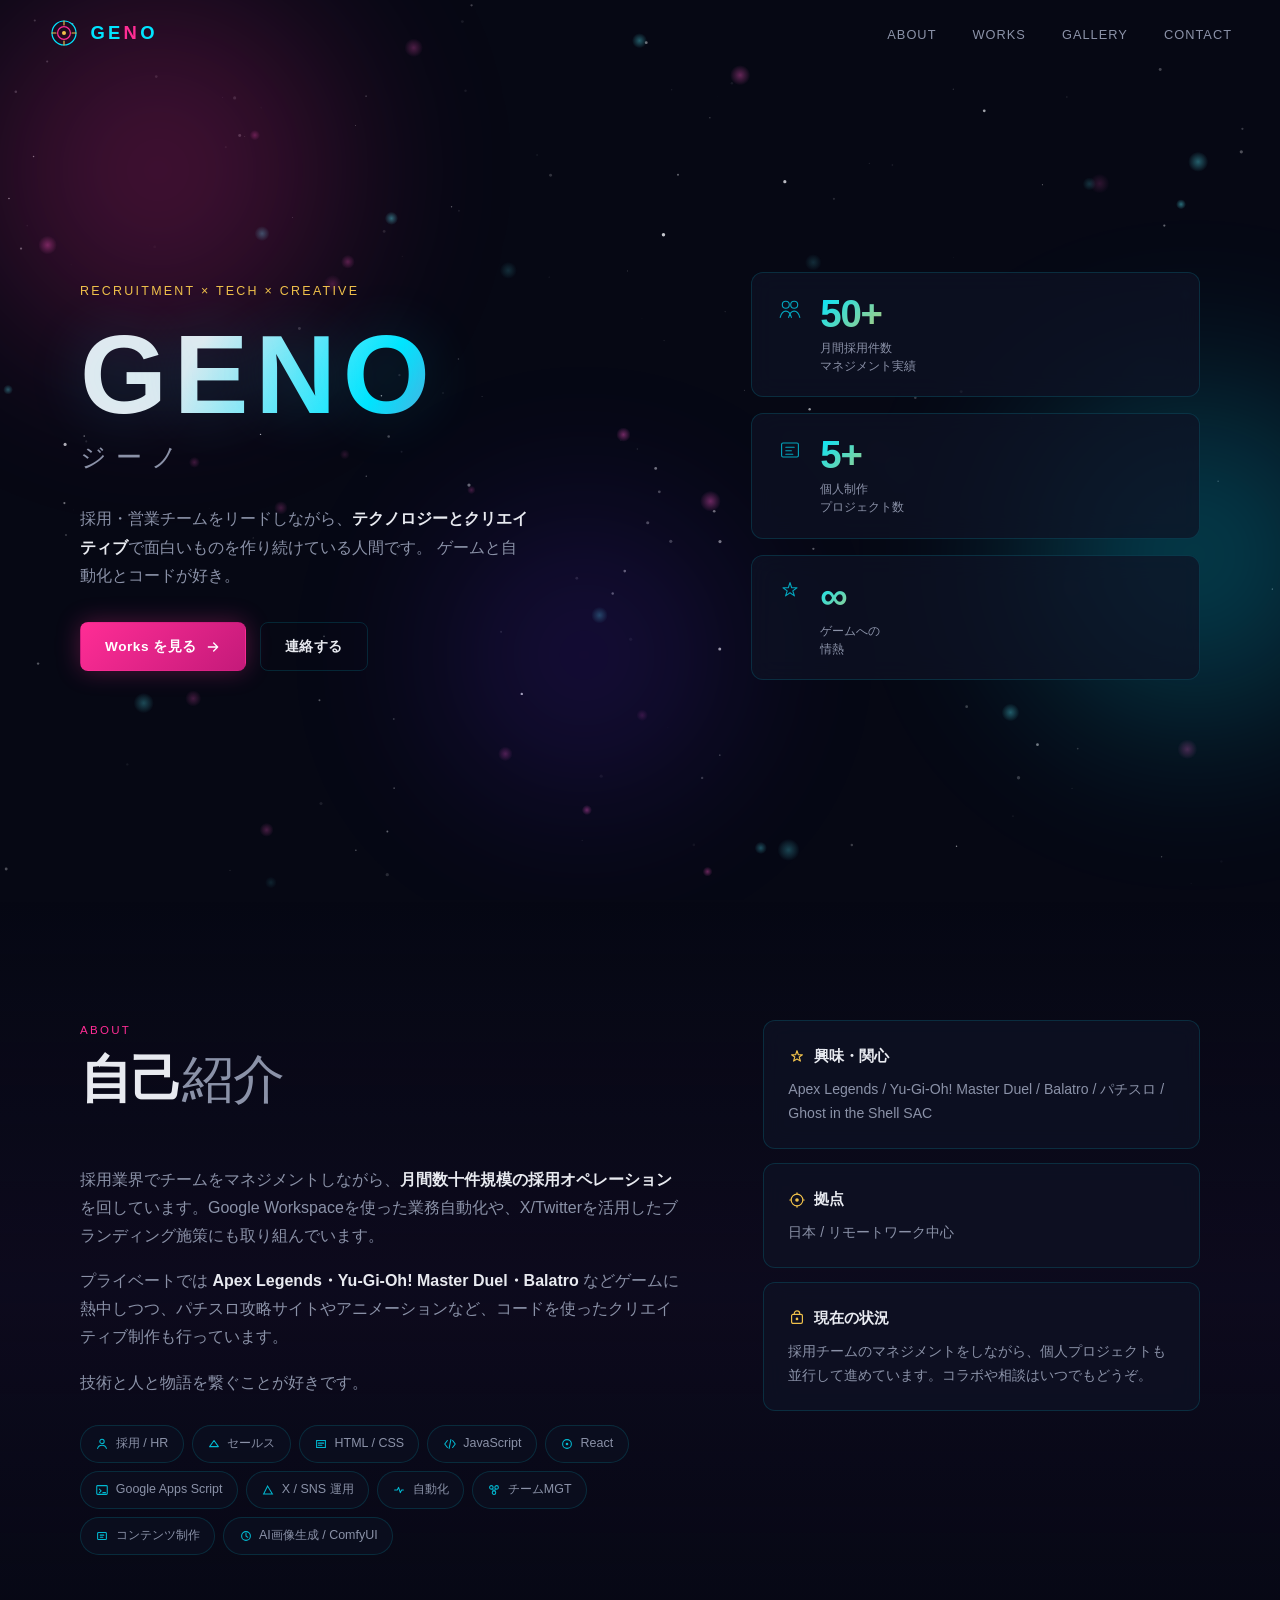
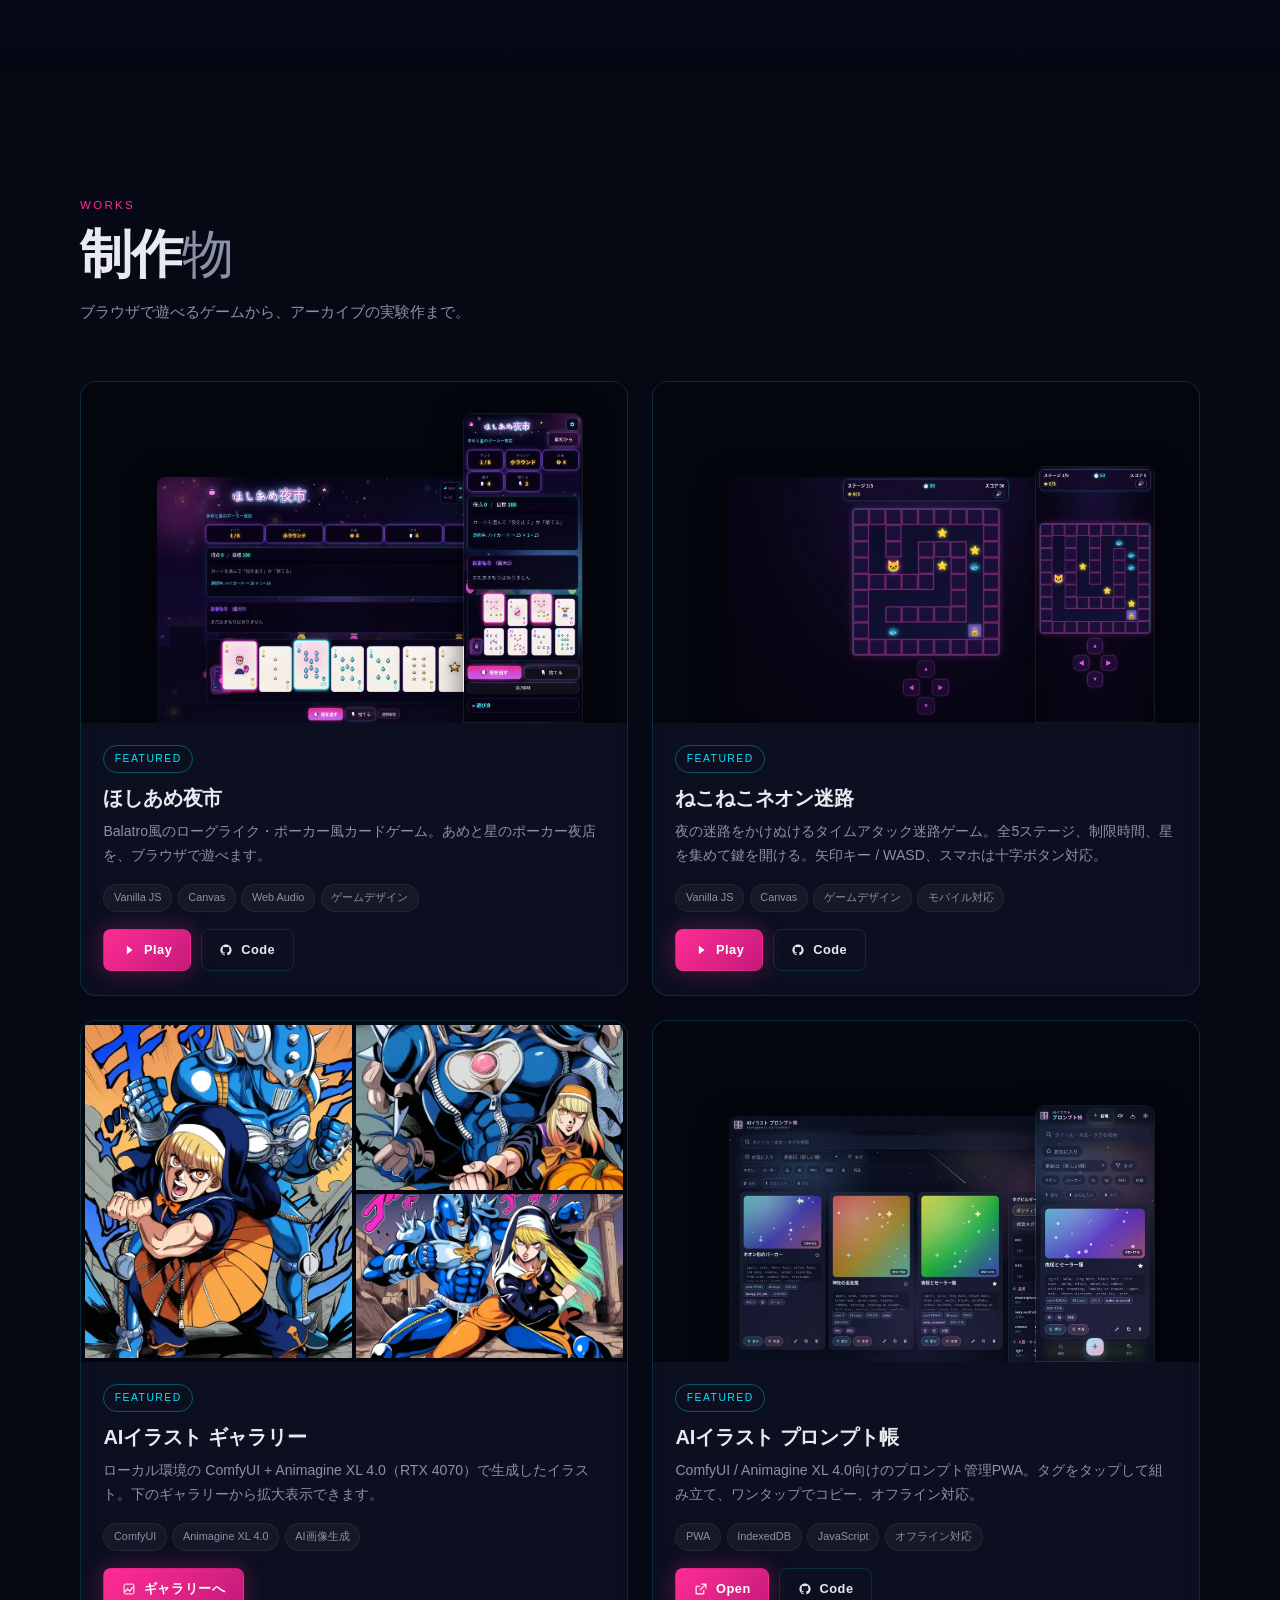
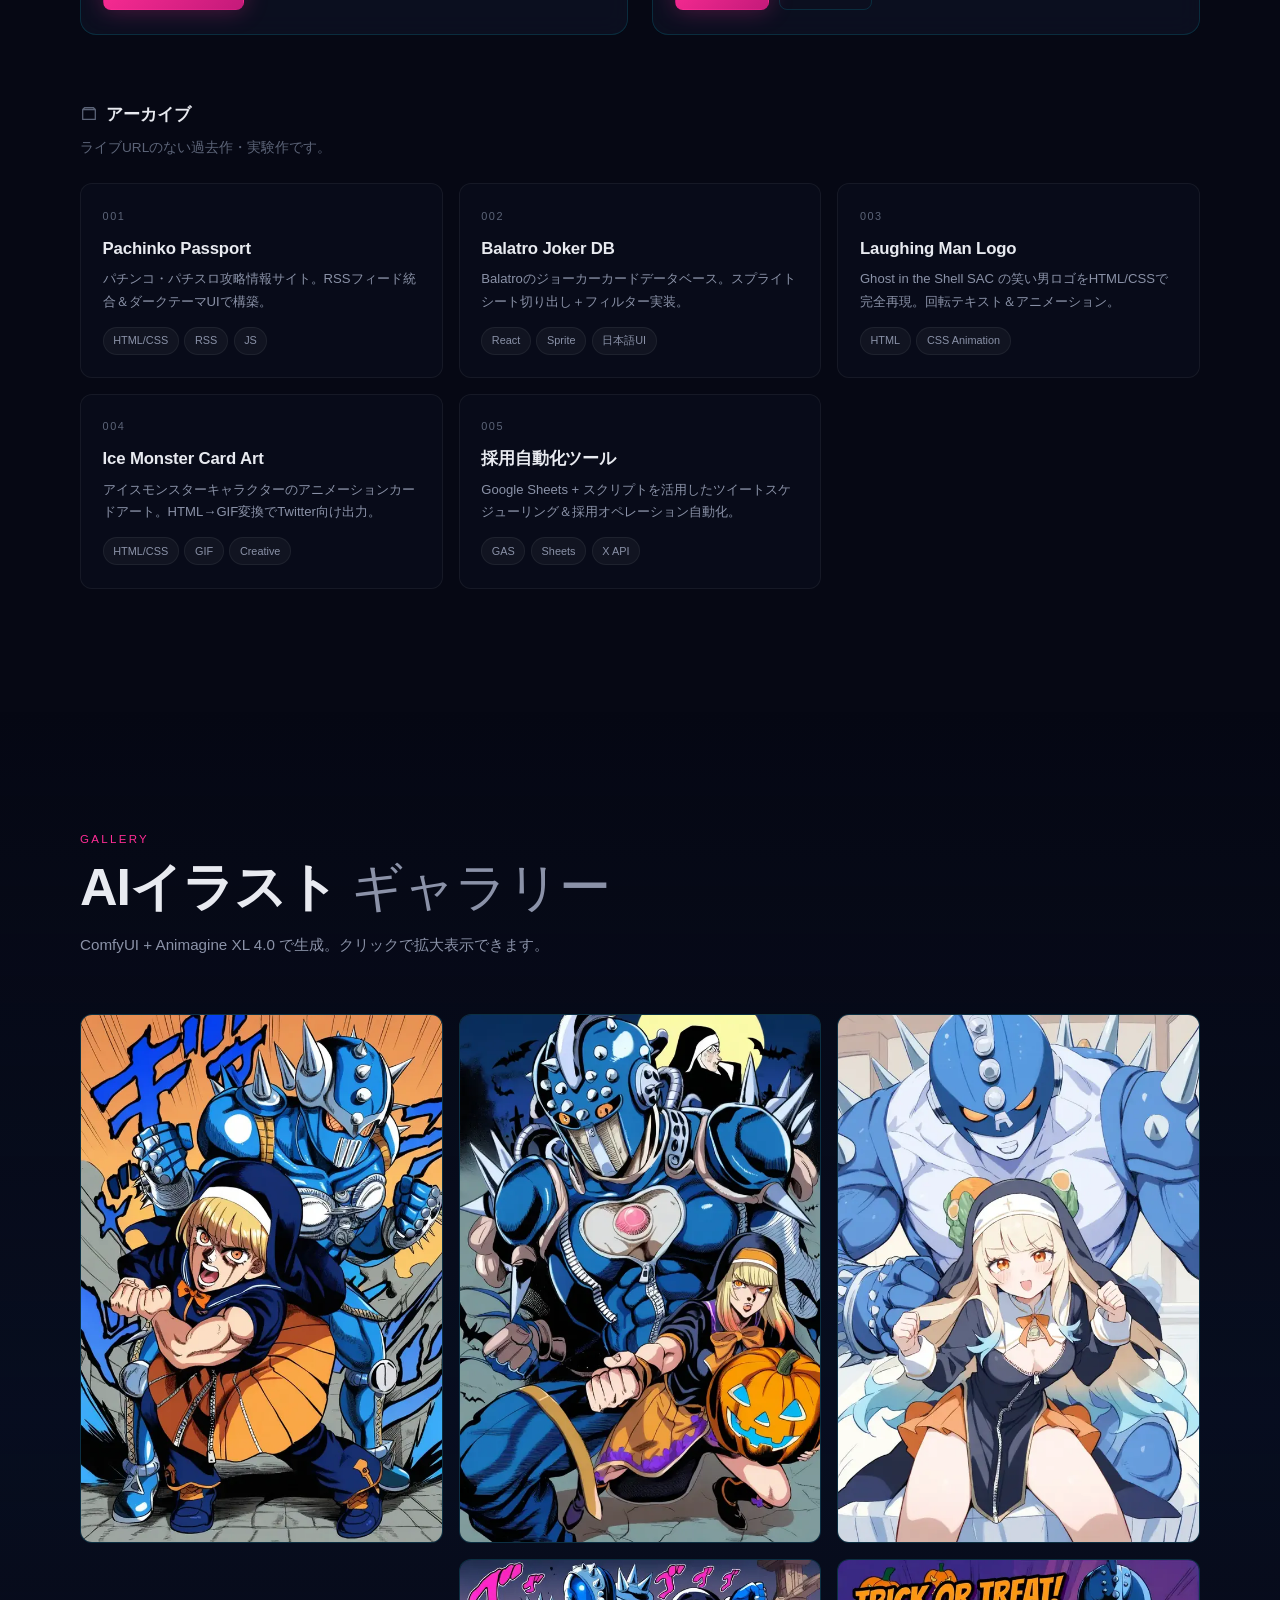
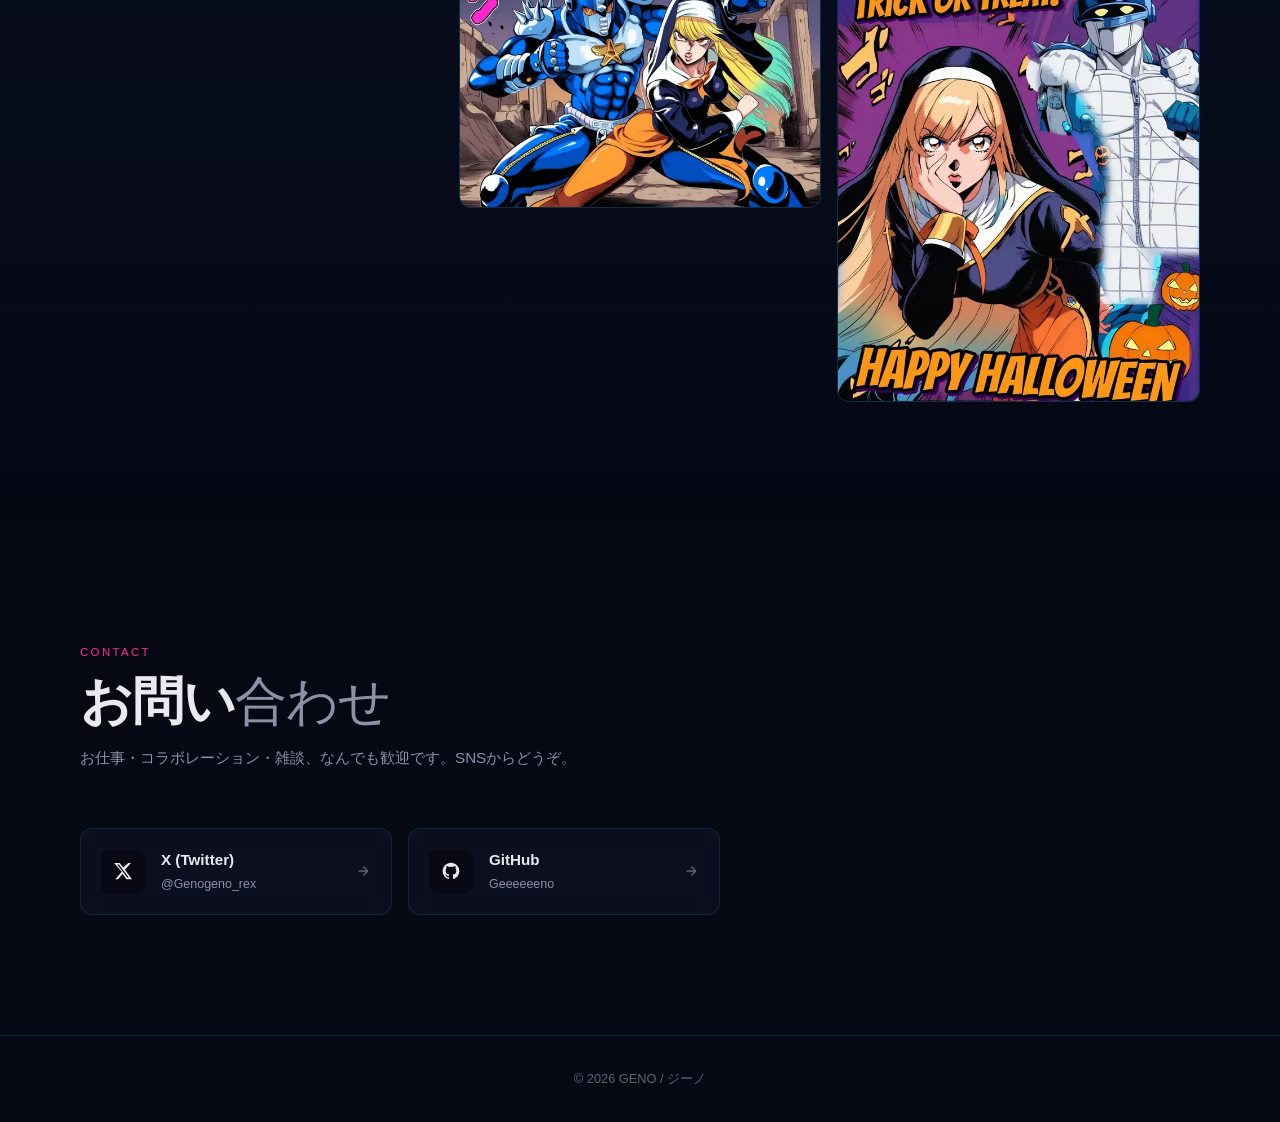
==== index.html @ e2514d2d "OGPを絶対URLにし、ギャラリープレビューの3枚目が見えるようにする og:image の相対パスはクローラがオリジン直下として解釈すると 404 になる。 プレビュー格子は画像の最小高さで行が伸び" ====
<!DOCTYPE html>
<html lang="ja">
<head>
  <meta charset="UTF-8">
  <meta name="viewport" content="width=device-width, initial-scale=1.0">
  <title>GENO / ジーノ — Portfolio</title>
  <meta name="description" content="採用・営業チームをリードしながら、テクノロジーとクリエイティブで面白いものを作り続ける GENO / ジーノのポートフォリオ。">
  <meta name="theme-color" content="#060814">
  <meta property="og:title" content="GENO / ジーノ — Portfolio">
  <meta property="og:description" content="Recruitment × Tech × Creative。採用・テクノロジー・クリエイティブで面白いものを作り続けるポートフォリオ。">
  <meta property="og:type" content="website">
  <meta property="og:url" content="https://geeeeeeno.github.io/geno-portfolio/">
  <meta property="og:image" content="https://geeeeeeno.github.io/geno-portfolio/assets/img/hoshiame-desktop.webp">
  <meta property="og:image:width" content="1200">
  <meta property="og:image:height" content="750">
  <meta property="og:image:alt" content="ほしあめ夜市 — デスクトップ画面のスクリーンショット">
  <meta property="og:locale" content="ja_JP">
  <meta name="twitter:card" content="summary_large_image">
  <link rel="canonical" href="https://geeeeeeno.github.io/geno-portfolio/">
  <link rel="icon" href="assets/favicon.svg" type="image/svg+xml">
  <link rel="stylesheet" href="style.css">
</head>
<body>
  <a class="skip-link" href="#main">メインコンテンツへ</a>

  <canvas id="sky-canvas" aria-hidden="true"></canvas>
  <div class="aurora" aria-hidden="true">
    <div class="aurora-blob aurora-blob--1"></div>
    <div class="aurora-blob aurora-blob--2"></div>
    <div class="aurora-blob aurora-blob--3"></div>
  </div>
  <div id="cursor-glow" class="cursor-glow" aria-hidden="true"></div>

  <header class="site-header" id="site-header">
    <a href="#hero" class="logo" aria-label="GENO トップへ">
      <svg class="logo-mark" viewBox="0 0 40 40" width="32" height="32" aria-hidden="true">
        <circle cx="20" cy="20" r="15" fill="none" stroke="currentColor" stroke-width="1.5" class="logo-ring logo-ring--outer"/>
        <circle cx="20" cy="20" r="8" fill="none" stroke="var(--magenta)" stroke-width="1.5" class="logo-ring logo-ring--inner"/>
        <path d="M20 5v5M20 30v5M5 20h5M30 20h5" stroke="var(--gold)" stroke-width="1.4" stroke-linecap="round"/>
        <circle cx="20" cy="20" r="2.5" fill="var(--gold)"/>
      </svg>
      <span class="logo-text">GE<span>N</span>O</span>
    </a>

    <nav class="nav-desktop" aria-label="メインナビゲーション">
      <ul>
        <li><a href="#about" data-nav="about">About</a></li>
        <li><a href="#works" data-nav="works">Works</a></li>
        <li><a href="#gallery" data-nav="gallery">Gallery</a></li>
        <li><a href="#contact" data-nav="contact">Contact</a></li>
      </ul>
    </nav>

    <button type="button" class="menu-toggle" id="menu-toggle" aria-expanded="false" aria-controls="nav-mobile" aria-label="メニューを開く">
      <svg class="menu-icon menu-icon--open" viewBox="0 0 24 24" width="24" height="24" aria-hidden="true">
        <path d="M4 7h16M4 12h16M4 17h16" fill="none" stroke="currentColor" stroke-width="1.8" stroke-linecap="round"/>
      </svg>
      <svg class="menu-icon menu-icon--close" viewBox="0 0 24 24" width="24" height="24" aria-hidden="true">
        <path d="M6 6l12 12M18 6L6 18" fill="none" stroke="currentColor" stroke-width="1.8" stroke-linecap="round"/>
      </svg>
    </button>
  </header>

  <nav class="nav-mobile" id="nav-mobile" aria-label="モバイルナビゲーション" hidden>
    <ul>
      <li><a href="#about" data-nav="about">About</a></li>
      <li><a href="#works" data-nav="works">Works</a></li>
      <li><a href="#gallery" data-nav="gallery">Gallery</a></li>
      <li><a href="#contact" data-nav="contact">Contact</a></li>
    </ul>
  </nav>

  <main id="main">
    <!-- HERO -->
    <section id="hero" class="hero">
      <div class="hero-content">
        <p class="hero-eyebrow reveal-hero">Recruitment × Tech × Creative</p>
        <h1 class="hero-title reveal-hero">
          <span class="hero-brand">GENO</span>
          <span class="hero-sub">ジーノ</span>
        </h1>
        <p class="hero-body reveal-hero">
          採用・営業チームをリードしながら、<strong>テクノロジーとクリエイティブ</strong>で面白いものを作り続けている人間です。
          ゲームと自動化とコードが好き。
        </p>
        <div class="hero-cta reveal-hero">
          <a href="#works" class="btn btn-primary">
            Works を見る
            <svg viewBox="0 0 24 24" width="16" height="16" aria-hidden="true"><path d="M5 12h14M13 6l6 6-6 6" fill="none" stroke="currentColor" stroke-width="2" stroke-linecap="round" stroke-linejoin="round"/></svg>
          </a>
          <a href="#contact" class="btn btn-outline">連絡する</a>
        </div>
      </div>

      <div class="hero-stats reveal-hero" aria-label="実績ハイライト">
        <article class="stat-card">
          <div class="stat-icon" aria-hidden="true">
            <svg viewBox="0 0 40 40" width="28" height="28">
              <circle cx="14" cy="14" r="5" fill="none" stroke="currentColor" stroke-width="1.6"/>
              <circle cx="26" cy="14" r="5" fill="none" stroke="currentColor" stroke-width="1.6"/>
              <path d="M6 32c1.5-6 5-9 8-9s6.5 3 8 9M18 32c1.5-6 5-9 8-9s6.5 3 8 9" fill="none" stroke="currentColor" stroke-width="1.6" stroke-linecap="round"/>
            </svg>
          </div>
          <div>
            <p class="stat-num">50+</p>
            <p class="stat-label">月間採用件数<br>マネジメント実績</p>
          </div>
        </article>
        <article class="stat-card">
          <div class="stat-icon" aria-hidden="true">
            <svg viewBox="0 0 40 40" width="28" height="28">
              <rect x="8" y="10" width="24" height="20" rx="2" fill="none" stroke="currentColor" stroke-width="1.6"/>
              <path d="M14 16h12M14 21h8M14 26h10" stroke="currentColor" stroke-width="1.6" stroke-linecap="round"/>
            </svg>
          </div>
          <div>
            <p class="stat-num">5+</p>
            <p class="stat-label">個人制作<br>プロジェクト数</p>
          </div>
        </article>
        <article class="stat-card">
          <div class="stat-icon" aria-hidden="true">
            <svg viewBox="0 0 40 40" width="28" height="28">
              <path d="M20 8l2.4 7.4H30l-6 4.4 2.3 7.2L20 22.6l-6.3 4.4 2.3-7.2-6-4.4h7.6z" fill="none" stroke="currentColor" stroke-width="1.6" stroke-linejoin="round"/>
            </svg>
          </div>
          <div>
            <p class="stat-num">∞</p>
            <p class="stat-label">ゲームへの<br>情熱</p>
          </div>
        </article>
      </div>
    </section>

    <!-- ABOUT -->
    <section id="about" class="section about">
      <div class="section-inner">
        <div class="about-grid">
          <div class="about-main reveal">
            <header class="section-header">
              <p class="section-tag">About</p>
              <h2>自己<span>紹介</span></h2>
            </header>
            <div class="about-body">
              <p>採用業界でチームをマネジメントしながら、<strong>月間数十件規模の採用オペレーション</strong>を回しています。Google Workspaceを使った業務自動化や、X/Twitterを活用したブランディング施策にも取り組んでいます。</p>
              <p>プライベートでは <strong>Apex Legends・Yu-Gi-Oh! Master Duel・Balatro</strong> などゲームに熱中しつつ、パチスロ攻略サイトやアニメーションなど、コードを使ったクリエイティブ制作も行っています。</p>
              <p>技術と人と物語を繋ぐことが好きです。</p>
            </div>
            <ul class="skills-list" aria-label="スキル">
              <li class="skill-chip">
                <svg viewBox="0 0 16 16" width="14" height="14" aria-hidden="true"><circle cx="8" cy="5" r="2.5" fill="none" stroke="currentColor" stroke-width="1.2"/><path d="M3 13c.8-2.5 2.5-3.5 5-3.5s4.2 1 5 3.5" fill="none" stroke="currentColor" stroke-width="1.2" stroke-linecap="round"/></svg>
                採用 / HR
              </li>
              <li class="skill-chip">
                <svg viewBox="0 0 16 16" width="14" height="14" aria-hidden="true"><path d="M3 11l5-7 5 7H3z" fill="none" stroke="currentColor" stroke-width="1.2" stroke-linejoin="round"/></svg>
                セールス
              </li>
              <li class="skill-chip">
                <svg viewBox="0 0 16 16" width="14" height="14" aria-hidden="true"><path d="M3 4h10v8H3z" fill="none" stroke="currentColor" stroke-width="1.2"/><path d="M5 7h6M5 9.5h4" stroke="currentColor" stroke-width="1.2" stroke-linecap="round"/></svg>
                HTML / CSS
              </li>
              <li class="skill-chip">
                <svg viewBox="0 0 16 16" width="14" height="14" aria-hidden="true"><path d="M5 4L2 8l3 4M11 4l3 4-3 4M9 3l-2 10" fill="none" stroke="currentColor" stroke-width="1.2" stroke-linecap="round" stroke-linejoin="round"/></svg>
                JavaScript
              </li>
              <li class="skill-chip">
                <svg viewBox="0 0 16 16" width="14" height="14" aria-hidden="true"><circle cx="8" cy="8" r="5" fill="none" stroke="currentColor" stroke-width="1.2"/><circle cx="8" cy="8" r="1.5" fill="currentColor"/></svg>
                React
              </li>
              <li class="skill-chip">
                <svg viewBox="0 0 16 16" width="14" height="14" aria-hidden="true"><rect x="2" y="3" width="12" height="10" rx="1" fill="none" stroke="currentColor" stroke-width="1.2"/><path d="M5 7l2 2-2 2M9 11h3" stroke="currentColor" stroke-width="1.2" stroke-linecap="round" stroke-linejoin="round"/></svg>
                Google Apps Script
              </li>
              <li class="skill-chip">
                <svg viewBox="0 0 16 16" width="14" height="14" aria-hidden="true"><path d="M3 12.5L7.5 3.5 13 12.5H3z" fill="none" stroke="currentColor" stroke-width="1.2"/></svg>
                X / SNS 運用
              </li>
              <li class="skill-chip">
                <svg viewBox="0 0 16 16" width="14" height="14" aria-hidden="true"><path d="M3 8h3l1.5-3 2 6L11 8h2" fill="none" stroke="currentColor" stroke-width="1.2" stroke-linecap="round" stroke-linejoin="round"/></svg>
                自動化
              </li>
              <li class="skill-chip">
                <svg viewBox="0 0 16 16" width="14" height="14" aria-hidden="true"><circle cx="5" cy="5" r="2" fill="none" stroke="currentColor" stroke-width="1.2"/><circle cx="11" cy="5" r="2" fill="none" stroke="currentColor" stroke-width="1.2"/><circle cx="8" cy="11" r="2" fill="none" stroke="currentColor" stroke-width="1.2"/><path d="M6.5 6.5L7.2 9M9.5 6.5L8.8 9" stroke="currentColor" stroke-width="1.2"/></svg>
                チームMGT
              </li>
              <li class="skill-chip">
                <svg viewBox="0 0 16 16" width="14" height="14" aria-hidden="true"><rect x="3" y="4" width="10" height="8" rx="1" fill="none" stroke="currentColor" stroke-width="1.2"/><path d="M6 7h4M6 9.5h3" stroke="currentColor" stroke-width="1.2" stroke-linecap="round"/></svg>
                コンテンツ制作
              </li>
              <li class="skill-chip">
                <svg viewBox="0 0 16 16" width="14" height="14" aria-hidden="true"><circle cx="8" cy="8" r="5" fill="none" stroke="currentColor" stroke-width="1.2"/><path d="M8 5v3l2 1.5" stroke="currentColor" stroke-width="1.2" stroke-linecap="round"/></svg>
                AI画像生成 / ComfyUI
              </li>
            </ul>
          </div>

          <aside class="about-aside">
            <div class="aside-block reveal" style="--delay:0.08s">
              <h3>
                <svg viewBox="0 0 20 20" width="18" height="18" aria-hidden="true"><path d="M10 3l1.5 4.5H16l-3.5 2.6 1.3 4.4L10 12.2 6.2 14.5l1.3-4.4L4 7.5h4.5z" fill="none" stroke="currentColor" stroke-width="1.3" stroke-linejoin="round"/></svg>
                興味・関心
              </h3>
              <p>Apex Legends / Yu-Gi-Oh! Master Duel / Balatro / パチスロ / Ghost in the Shell SAC</p>
            </div>
            <div class="aside-block reveal" style="--delay:0.16s">
              <h3>
                <svg viewBox="0 0 20 20" width="18" height="18" aria-hidden="true"><circle cx="10" cy="10" r="6.5" fill="none" stroke="currentColor" stroke-width="1.3"/><circle cx="10" cy="10" r="2" fill="currentColor"/><path d="M10 3.5V2M10 18v-1.5M3.5 10H2M18 10h-1.5" stroke="currentColor" stroke-width="1.3" stroke-linecap="round"/></svg>
                拠点
              </h3>
              <p>日本 / リモートワーク中心</p>
            </div>
            <div class="aside-block reveal" style="--delay:0.24s">
              <h3>
                <svg viewBox="0 0 20 20" width="18" height="18" aria-hidden="true"><rect x="4" y="6" width="12" height="10" rx="1.5" fill="none" stroke="currentColor" stroke-width="1.3"/><path d="M7 6V5a3 3 0 016 0v1" fill="none" stroke="currentColor" stroke-width="1.3"/><circle cx="10" cy="11" r="1.5" fill="currentColor"/></svg>
                現在の状況
              </h3>
              <p>採用チームのマネジメントをしながら、個人プロジェクトも並行して進めています。コラボや相談はいつでもどうぞ。</p>
            </div>
          </aside>
        </div>
      </div>
    </section>

    <!-- WORKS -->
    <section id="works" class="section works">
      <div class="section-inner">
        <header class="section-header reveal">
          <p class="section-tag">Works</p>
          <h2>制作<span>物</span></h2>
          <p class="section-lead">ブラウザで遊べるゲームから、アーカイブの実験作まで。</p>
        </header>

        <!-- Featured -->
        <div class="featured-grid">
          <!-- ほしあめ夜市 -->
          <article class="featured-card reveal tilt-card">
            <div class="featured-media mockup-stack">
              <img
                class="mockup-desktop"
                src="assets/img/hoshiame-desktop.webp"
                width="1200"
                height="750"
                alt="ほしあめ夜市 — デスクトップ画面のスクリーンショット"
                loading="lazy"
                decoding="async"
              >
              <img
                class="mockup-mobile"
                src="assets/img/hoshiame-mobile.webp"
                width="420"
                height="1097"
                alt="ほしあめ夜市 — スマートフォン画面のスクリーンショット"
                loading="lazy"
                decoding="async"
              >
              <div class="featured-shine" aria-hidden="true"></div>
            </div>
            <div class="featured-body">
              <p class="work-badge">Featured</p>
              <h3 class="work-title">ほしあめ夜市</h3>
              <p class="work-desc">Balatro風のローグライク・ポーカー風カードゲーム。あめと星のポーカー夜店を、ブラウザで遊べます。</p>
              <ul class="work-tags">
                <li>Vanilla JS</li>
                <li>Canvas</li>
                <li>Web Audio</li>
                <li>ゲームデザイン</li>
              </ul>
              <div class="work-links">
                <a href="https://hoshiame-yoichi.vercel.app/" target="_blank" rel="noopener" class="btn btn-primary btn-sm">
                  <svg viewBox="0 0 20 20" width="14" height="14" aria-hidden="true"><path d="M7 4l8 6-8 6V4z" fill="currentColor"/></svg>
                  Play
                </a>
                <a href="https://github.com/Geeeeeeno/hoshiame-yoichi" target="_blank" rel="noopener" class="btn btn-outline btn-sm">
                  <svg viewBox="0 0 20 20" width="14" height="14" aria-hidden="true"><path fill="currentColor" d="M10 2C5.58 2 2 5.58 2 10c0 3.54 2.29 6.53 5.47 7.59.4.07.55-.17.55-.38 0-.19-.01-.82-.01-1.49-2.01.37-2.53-.49-2.69-.94-.09-.23-.48-.94-.82-1.13-.28-.15-.68-.52-.01-.53.63-.01 1.08.58 1.23.82.72 1.21 1.87.87 2.33.66.07-.52.28-.87.51-1.07-1.78-.2-3.64-.89-3.64-3.95 0-.87.31-1.59.82-2.15-.08-.2-.36-1.02.08-2.12 0 0 .67-.21 2.2.82A7.65 7.65 0 0110 5.8c.68 0 1.36.09 2 .27 1.53-1.04 2.2-.82 2.2-.82.44 1.1.16 1.92.08 2.12.51.56.82 1.27.82 2.15 0 3.07-1.87 3.75-3.65 3.95.29.25.54.73.54 1.48 0 1.07-.01 1.93-.01 2.19 0 .21.15.46.55.38A8.01 8.01 0 0018 10c0-4.42-3.58-8-8-8z"/></svg>
                  Code
                </a>
              </div>
            </div>
          </article>

          <!-- ねこねこネオン迷路 -->
          <article class="featured-card reveal tilt-card" style="--delay:0.1s">
            <div class="featured-media mockup-stack">
              <img
                class="mockup-desktop"
                src="assets/img/maze-desktop.webp"
                width="1200"
                height="750"
                alt="ねこねこネオン迷路 — デスクトップ画面のスクリーンショット"
                loading="lazy"
                decoding="async"
              >
              <img
                class="mockup-mobile"
                src="assets/img/maze-mobile.webp"
                width="420"
                height="909"
                alt="ねこねこネオン迷路 — スマートフォン画面のスクリーンショット"
                loading="lazy"
                decoding="async"
              >
              <div class="featured-shine" aria-hidden="true"></div>
            </div>
            <div class="featured-body">
              <p class="work-badge">Featured</p>
              <h3 class="work-title">ねこねこネオン迷路</h3>
              <p class="work-desc">夜の迷路をかけぬけるタイムアタック迷路ゲーム。全5ステージ、制限時間、星を集めて鍵を開ける。矢印キー / WASD、スマホは十字ボタン対応。</p>
              <ul class="work-tags">
                <li>Vanilla JS</li>
                <li>Canvas</li>
                <li>ゲームデザイン</li>
                <li>モバイル対応</li>
              </ul>
              <div class="work-links">
                <a href="https://maze-time-attack.vercel.app/" target="_blank" rel="noopener" class="btn btn-primary btn-sm">
                  <svg viewBox="0 0 20 20" width="14" height="14" aria-hidden="true"><path d="M7 4l8 6-8 6V4z" fill="currentColor"/></svg>
                  Play
                </a>
                <a href="https://github.com/Geeeeeeno/maze-time-attack" target="_blank" rel="noopener" class="btn btn-outline btn-sm">
                  <svg viewBox="0 0 20 20" width="14" height="14" aria-hidden="true"><path fill="currentColor" d="M10 2C5.58 2 2 5.58 2 10c0 3.54 2.29 6.53 5.47 7.59.4.07.55-.17.55-.38 0-.19-.01-.82-.01-1.49-2.01.37-2.53-.49-2.69-.94-.09-.23-.48-.94-.82-1.13-.28-.15-.68-.52-.01-.53.63-.01 1.08.58 1.23.82.72 1.21 1.87.87 2.33.66.07-.52.28-.87.51-1.07-1.78-.2-3.64-.89-3.64-3.95 0-.87.31-1.59.82-2.15-.08-.2-.36-1.02.08-2.12 0 0 .67-.21 2.2.82A7.65 7.65 0 0110 5.8c.68 0 1.36.09 2 .27 1.53-1.04 2.2-.82 2.2-.82.44 1.1.16 1.92.08 2.12.51.56.82 1.27.82 2.15 0 3.07-1.87 3.75-3.65 3.95.29.25.54.73.54 1.48 0 1.07-.01 1.93-.01 2.19 0 .21.15.46.55.38A8.01 8.01 0 0018 10c0-4.42-3.58-8-8-8z"/></svg>
                  Code
                </a>
              </div>
            </div>
          </article>

          <!-- AIイラスト ギャラリー（Featured カードとして紹介、実ギャラリーは下） -->
          <article class="featured-card featured-card--gallery reveal tilt-card" style="--delay:0.15s">
            <div class="featured-media gallery-preview">
              <img src="assets/img/ai-01.webp" width="640" height="935" alt="AIイラスト作品1のプレビュー" loading="lazy" decoding="async">
              <img src="assets/img/ai-02.webp" width="640" height="935" alt="AIイラスト作品2のプレビュー" loading="lazy" decoding="async">
              <img src="assets/img/ai-03.webp" width="640" height="438" alt="AIイラスト作品3のプレビュー" loading="lazy" decoding="async">
            </div>
            <div class="featured-body">
              <p class="work-badge">Featured</p>
              <h3 class="work-title">AIイラスト ギャラリー</h3>
              <p class="work-desc">ローカル環境の ComfyUI + Animagine XL 4.0（RTX 4070）で生成したイラスト。下のギャラリーから拡大表示できます。</p>
              <ul class="work-tags">
                <li>ComfyUI</li>
                <li>Animagine XL 4.0</li>
                <li>AI画像生成</li>
              </ul>
              <div class="work-links">
                <a href="#gallery" class="btn btn-primary btn-sm">
                  <svg viewBox="0 0 20 20" width="14" height="14" aria-hidden="true"><path d="M4 14l4-4 3 3 5-6" fill="none" stroke="currentColor" stroke-width="1.6" stroke-linecap="round" stroke-linejoin="round"/><rect x="3" y="3" width="14" height="14" rx="2" fill="none" stroke="currentColor" stroke-width="1.4"/></svg>
                  ギャラリーへ
                </a>
              </div>
            </div>
          </article>

          <!-- AIイラスト プロンプト帳 -->
          <article class="featured-card reveal tilt-card" style="--delay:0.2s">
            <div class="featured-media mockup-stack">
              <img
                class="mockup-desktop"
                src="assets/img/prompt-desktop.webp"
                width="1200"
                height="750"
                alt="AIイラスト プロンプト帳 — デスクトップ画面のスクリーンショット"
                loading="lazy"
                decoding="async"
              >
              <img
                class="mockup-mobile"
                src="assets/img/prompt-mobile.webp"
                width="420"
                height="909"
                alt="AIイラスト プロンプト帳 — スマートフォン画面のスクリーンショット"
                loading="lazy"
                decoding="async"
              >
              <div class="featured-shine" aria-hidden="true"></div>
            </div>
            <div class="featured-body">
              <p class="work-badge">Featured</p>
              <h3 class="work-title">AIイラスト プロンプト帳</h3>
              <p class="work-desc">ComfyUI / Animagine XL 4.0向けのプロンプト管理PWA。タグをタップして組み立て、ワンタップでコピー、オフライン対応。</p>
              <ul class="work-tags">
                <li>PWA</li>
                <li>IndexedDB</li>
                <li>JavaScript</li>
                <li>オフライン対応</li>
              </ul>
              <div class="work-links">
                <a href="https://prompt-notebook-five.vercel.app/" target="_blank" rel="noopener" class="btn btn-primary btn-sm">
                  <svg viewBox="0 0 20 20" width="14" height="14" aria-hidden="true"><path d="M11 3h6v6M17 3l-8 8M14 12v4a1 1 0 01-1 1H4a1 1 0 01-1-1V7a1 1 0 011-1h4" fill="none" stroke="currentColor" stroke-width="1.6" stroke-linecap="round" stroke-linejoin="round"/></svg>
                  Open
                </a>
                <a href="https://github.com/Geeeeeeno/prompt-notebook" target="_blank" rel="noopener" class="btn btn-outline btn-sm">
                  <svg viewBox="0 0 20 20" width="14" height="14" aria-hidden="true"><path fill="currentColor" d="M10 2C5.58 2 2 5.58 2 10c0 3.54 2.29 6.53 5.47 7.59.4.07.55-.17.55-.38 0-.19-.01-.82-.01-1.49-2.01.37-2.53-.49-2.69-.94-.09-.23-.48-.94-.82-1.13-.28-.15-.68-.52-.01-.53.63-.01 1.08.58 1.23.82.72 1.21 1.87.87 2.33.66.07-.52.28-.87.51-1.07-1.78-.2-3.64-.89-3.64-3.95 0-.87.31-1.59.82-2.15-.08-.2-.36-1.02.08-2.12 0 0 .67-.21 2.2.82A7.65 7.65 0 0110 5.8c.68 0 1.36.09 2 .27 1.53-1.04 2.2-.82 2.2-.82.44 1.1.16 1.92.08 2.12.51.56.82 1.27.82 2.15 0 3.07-1.87 3.75-3.65 3.95.29.25.54.73.54 1.48 0 1.07-.01 1.93-.01 2.19 0 .21.15.46.55.38A8.01 8.01 0 0018 10c0-4.42-3.58-8-8-8z"/></svg>
                  Code
                </a>
              </div>
            </div>
          </article>
        </div>

        <!-- Archive -->
        <div class="archive-block">
          <h3 class="archive-heading reveal">
            <svg viewBox="0 0 20 20" width="18" height="18" aria-hidden="true"><path d="M3 5h14v11H3zM3 5l2-2h10l2 2" fill="none" stroke="currentColor" stroke-width="1.4" stroke-linejoin="round"/></svg>
            アーカイブ
          </h3>
          <p class="archive-note reveal">ライブURLのない過去作・実験作です。</p>
          <div class="archive-grid">
            <article class="archive-card reveal">
              <p class="work-num">001</p>
              <h4 class="work-title">Pachinko Passport</h4>
              <p class="work-desc">パチンコ・パチスロ攻略情報サイト。RSSフィード統合＆ダークテーマUIで構築。</p>
              <ul class="work-tags"><li>HTML/CSS</li><li>RSS</li><li>JS</li></ul>
            </article>
            <article class="archive-card reveal" style="--delay:0.06s">
              <p class="work-num">002</p>
              <h4 class="work-title">Balatro Joker DB</h4>
              <p class="work-desc">Balatroのジョーカーカードデータベース。スプライトシート切り出し＋フィルター実装。</p>
              <ul class="work-tags"><li>React</li><li>Sprite</li><li>日本語UI</li></ul>
            </article>
            <article class="archive-card reveal" style="--delay:0.12s">
              <p class="work-num">003</p>
              <h4 class="work-title">Laughing Man Logo</h4>
              <p class="work-desc">Ghost in the Shell SAC の笑い男ロゴをHTML/CSSで完全再現。回転テキスト＆アニメーション。</p>
              <ul class="work-tags"><li>HTML</li><li>CSS Animation</li></ul>
            </article>
            <article class="archive-card reveal" style="--delay:0.18s">
              <p class="work-num">004</p>
              <h4 class="work-title">Ice Monster Card Art</h4>
              <p class="work-desc">アイスモンスターキャラクターのアニメーションカードアート。HTML→GIF変換でTwitter向け出力。</p>
              <ul class="work-tags"><li>HTML/CSS</li><li>GIF</li><li>Creative</li></ul>
            </article>
            <article class="archive-card reveal" style="--delay:0.24s">
              <p class="work-num">005</p>
              <h4 class="work-title">採用自動化ツール</h4>
              <p class="work-desc">Google Sheets + スクリプトを活用したツイートスケジューリング＆採用オペレーション自動化。</p>
              <ul class="work-tags"><li>GAS</li><li>Sheets</li><li>X API</li></ul>
            </article>
          </div>
        </div>
      </div>
    </section>

    <!-- GALLERY -->
    <section id="gallery" class="section gallery">
      <div class="section-inner">
        <header class="section-header reveal">
          <p class="section-tag">Gallery</p>
          <h2>AIイラスト <span>ギャラリー</span></h2>
          <p class="section-lead">ComfyUI + Animagine XL 4.0 で生成。クリックで拡大表示できます。</p>
        </header>
        <div class="masonry" id="masonry">
          <button type="button" class="masonry-item reveal" data-index="0" aria-label="AIイラスト1を拡大表示">
            <img src="assets/img/ai-01.webp" width="640" height="935" alt="AI生成イラスト — ポートレート作品1" loading="lazy" decoding="async">
          </button>
          <button type="button" class="masonry-item reveal" data-index="1" style="--delay:0.06s" aria-label="AIイラスト2を拡大表示">
            <img src="assets/img/ai-02.webp" width="640" height="935" alt="AI生成イラスト — ポートレート作品2" loading="lazy" decoding="async">
          </button>
          <button type="button" class="masonry-item reveal" data-index="2" style="--delay:0.12s" aria-label="AIイラスト3を拡大表示">
            <img src="assets/img/ai-03.webp" width="640" height="438" alt="AI生成イラスト — 横構図作品" loading="lazy" decoding="async">
          </button>
          <button type="button" class="masonry-item reveal" data-index="3" style="--delay:0.18s" aria-label="AIイラスト4を拡大表示">
            <img src="assets/img/ai-04.webp" width="640" height="935" alt="AI生成イラスト — ポートレート作品3" loading="lazy" decoding="async">
          </button>
          <button type="button" class="masonry-item reveal" data-index="4" style="--delay:0.24s" aria-label="AIイラスト5を拡大表示">
            <img src="assets/img/ai-05.webp" width="640" height="782" alt="AI生成イラスト — キャラクター作品" loading="lazy" decoding="async">
          </button>
        </div>
      </div>
    </section>

    <!-- CONTACT -->
    <section id="contact" class="section contact">
      <div class="section-inner">
        <header class="section-header reveal">
          <p class="section-tag">Contact</p>
          <h2>お問い<span>合わせ</span></h2>
          <p class="section-lead">お仕事・コラボレーション・雑談、なんでも歓迎です。SNSからどうぞ。</p>
        </header>
        <div class="contact-links reveal">
          <a href="https://x.com/Genogeno_rex" target="_blank" rel="noopener" class="sns-link">
            <span class="sns-icon" aria-hidden="true">
              <svg viewBox="0 0 24 24" width="20" height="20"><path fill="currentColor" d="M18.244 2.25h3.308l-7.227 8.26 8.502 11.24H16.17l-4.714-6.231-5.401 6.231H2.747l7.73-8.835L1.254 2.25H8.08l4.253 5.622zm-1.161 17.52h1.833L7.084 4.126H5.117z"/></svg>
            </span>
            <span class="sns-text">
              <span class="sns-name">X (Twitter)</span>
              <span class="sns-handle">@Genogeno_rex</span>
            </span>
            <svg class="sns-arrow" viewBox="0 0 20 20" width="16" height="16" aria-hidden="true"><path d="M5 10h10M11 5l5 5-5 5" fill="none" stroke="currentColor" stroke-width="1.6" stroke-linecap="round" stroke-linejoin="round"/></svg>
          </a>
          <a href="https://github.com/Geeeeeeno" target="_blank" rel="noopener" class="sns-link">
            <span class="sns-icon" aria-hidden="true">
              <svg viewBox="0 0 24 24" width="20" height="20"><path fill="currentColor" d="M12 2C6.477 2 2 6.477 2 12c0 4.42 2.865 8.17 6.839 9.49.5.09.682-.217.682-.482 0-.237-.009-.866-.013-1.7-2.782.603-3.369-1.34-3.369-1.34-.454-1.156-1.11-1.464-1.11-1.464-.908-.62.069-.608.069-.608 1.003.07 1.531 1.03 1.531 1.03.892 1.529 2.341 1.087 2.91.832.092-.647.35-1.088.636-1.338-2.22-.253-4.555-1.11-4.555-4.943 0-1.091.39-1.984 1.029-2.683-.103-.253-.446-1.27.098-2.647 0 0 .84-.269 2.75 1.025A9.564 9.564 0 0112 6.844c.85.004 1.705.115 2.504.337 1.909-1.294 2.747-1.025 2.747-1.025.546 1.377.203 2.394.1 2.647.64.699 1.028 1.592 1.028 2.683 0 3.842-2.339 4.687-4.566 4.935.359.309.678.919.678 1.852 0 1.336-.012 2.415-.012 2.743 0 .267.18.578.688.48C19.138 20.167 22 16.418 22 12c0-5.523-4.477-10-10-10z"/></svg>
            </span>
            <span class="sns-text">
              <span class="sns-name">GitHub</span>
              <span class="sns-handle">Geeeeeeno</span>
            </span>
            <svg class="sns-arrow" viewBox="0 0 20 20" width="16" height="16" aria-hidden="true"><path d="M5 10h10M11 5l5 5-5 5" fill="none" stroke="currentColor" stroke-width="1.6" stroke-linecap="round" stroke-linejoin="round"/></svg>
          </a>
        </div>
      </div>
    </section>
  </main>

  <footer class="site-footer">
    <p>© 2026 GENO / ジーノ</p>
  </footer>

  <!-- Lightbox -->
  <div class="lightbox" id="lightbox" role="dialog" aria-modal="true" aria-label="画像プレビュー" hidden>
    <div class="lightbox-backdrop" data-close></div>
    <button type="button" class="lightbox-close" data-close aria-label="閉じる">
      <svg viewBox="0 0 24 24" width="24" height="24" aria-hidden="true"><path d="M6 6l12 12M18 6L6 18" fill="none" stroke="currentColor" stroke-width="1.8" stroke-linecap="round"/></svg>
    </button>
    <button type="button" class="lightbox-nav lightbox-prev" aria-label="前の画像">
      <svg viewBox="0 0 24 24" width="28" height="28" aria-hidden="true"><path d="M15 6l-6 6 6 6" fill="none" stroke="currentColor" stroke-width="1.8" stroke-linecap="round" stroke-linejoin="round"/></svg>
    </button>
    <figure class="lightbox-figure">
      <img id="lightbox-img" alt="" width="640" height="935">
      <figcaption id="lightbox-caption"></figcaption>
    </figure>
    <button type="button" class="lightbox-nav lightbox-next" aria-label="次の画像">
      <svg viewBox="0 0 24 24" width="28" height="28" aria-hidden="true"><path d="M9 6l6 6-6 6" fill="none" stroke="currentColor" stroke-width="1.8" stroke-linecap="round" stroke-linejoin="round"/></svg>
    </button>
  </div>

  <script src="main.js" defer></script>
</body>
</html>
---- style.css ----
/* =========================================================
   GENO Portfolio — Night Sky × Neon
   ========================================================= */

:root {
  --bg: #060814;
  --bg-deep: #04060e;
  --bg-elevated: #0c1020;
  --bg-card: rgba(14, 18, 36, 0.72);
  --bg-card-solid: #0e1224;
  --navy: #0a1630;
  --purple: #1a0f2e;
  --text: #e8eaf0;
  --text-muted: #8b92a8;
  --text-dim: #5c6478;
  --cyan: #00e5ff;
  --magenta: #ff2d95;
  --gold: #f0c14b;
  --border: rgba(0, 229, 255, 0.14);
  --border-strong: rgba(255, 45, 149, 0.35);
  --glow-cyan: rgba(0, 229, 255, 0.35);
  --glow-magenta: rgba(255, 45, 149, 0.3);
  --font: "Hiragino Sans", "Hiragino Kaku Gothic ProN", "Noto Sans JP", "Yu Gothic", "YuGothic", sans-serif;
  --font-display: "Hiragino Sans", "Hiragino Kaku Gothic ProN", "Noto Sans JP", "Yu Gothic", sans-serif;
  --header-h: 4.25rem;
  --radius: 12px;
  --radius-sm: 8px;
  --max: 1120px;
  --ease: cubic-bezier(0.22, 1, 0.36, 1);
}

*,
*::before,
*::after {
  box-sizing: border-box;
  margin: 0;
  padding: 0;
}

html {
  scroll-behavior: smooth;
  scroll-padding-top: calc(var(--header-h) + 0.5rem);
}

body {
  min-height: 100vh;
  background: var(--bg);
  color: var(--text);
  font-family: var(--font);
  font-weight: 400;
  font-size: 1rem;
  line-height: 1.75;
  overflow-x: hidden;
  -webkit-font-smoothing: antialiased;
}

img {
  max-width: 100%;
  height: auto;
  display: block;
}

a {
  color: inherit;
  text-decoration: none;
}

ul {
  list-style: none;
}

button {
  font: inherit;
  color: inherit;
  background: none;
  border: none;
  cursor: pointer;
}

:focus {
  outline: none;
}

:focus-visible {
  outline: 2px solid var(--cyan);
  outline-offset: 3px;
}

.skip-link {
  position: absolute;
  top: -100px;
  left: 1rem;
  z-index: 10000;
  padding: 0.75rem 1.25rem;
  background: var(--cyan);
  color: var(--bg);
  font-weight: 600;
  border-radius: var(--radius-sm);
}

.skip-link:focus {
  top: 1rem;
}

/* ---- Canvas / Atmosphere ---- */
#sky-canvas {
  position: fixed;
  inset: 0;
  width: 100%;
  height: 100%;
  z-index: 0;
  pointer-events: none;
}

.aurora {
  position: fixed;
  inset: 0;
  z-index: 0;
  pointer-events: none;
  overflow: hidden;
}

.aurora-blob {
  position: absolute;
  border-radius: 50%;
  filter: blur(80px);
  opacity: 0.35;
  animation: aurora-drift 28s ease-in-out infinite alternate;
}

.aurora-blob--1 {
  width: min(55vw, 520px);
  height: min(55vw, 520px);
  top: -10%;
  left: -8%;
  background: radial-gradient(circle, var(--magenta) 0%, transparent 70%);
  animation-duration: 32s;
}

.aurora-blob--2 {
  width: min(50vw, 480px);
  height: min(50vw, 480px);
  top: 35%;
  right: -12%;
  background: radial-gradient(circle, var(--cyan) 0%, transparent 70%);
  animation-duration: 36s;
  animation-delay: -8s;
}

.aurora-blob--3 {
  width: min(40vw, 400px);
  height: min(40vw, 400px);
  bottom: 5%;
  left: 30%;
  background: radial-gradient(circle, #6b2dff 0%, transparent 70%);
  opacity: 0.25;
  animation-duration: 40s;
  animation-delay: -16s;
}

@keyframes aurora-drift {
  0% { transform: translate(0, 0) scale(1); }
  50% { transform: translate(4%, 6%) scale(1.08); }
  100% { transform: translate(-3%, 3%) scale(0.95); }
}

.cursor-glow {
  position: fixed;
  width: 280px;
  height: 280px;
  margin: -140px 0 0 -140px;
  border-radius: 50%;
  background: radial-gradient(circle, rgba(0, 229, 255, 0.12) 0%, transparent 70%);
  pointer-events: none;
  z-index: 1;
  opacity: 0;
  transition: opacity 0.4s;
  will-change: transform;
}

.cursor-glow.is-active {
  opacity: 1;
}

/* ---- Header ---- */
.site-header {
  position: fixed;
  top: 0;
  left: 0;
  right: 0;
  z-index: 100;
  display: flex;
  align-items: center;
  justify-content: space-between;
  height: var(--header-h);
  padding: 0 clamp(1rem, 4vw, 3rem);
  background: transparent;
  border-bottom: 1px solid transparent;
  transition: background 0.35s var(--ease), border-color 0.35s, backdrop-filter 0.35s;
}

.site-header.is-scrolled {
  background: rgba(6, 8, 20, 0.82);
  backdrop-filter: blur(16px);
  -webkit-backdrop-filter: blur(16px);
  border-bottom-color: var(--border);
}

.logo {
  display: inline-flex;
  align-items: center;
  gap: 0.65rem;
  color: var(--cyan);
  z-index: 110;
}

.logo-mark {
  flex-shrink: 0;
  color: var(--cyan);
}

.logo-text {
  font-family: var(--font-display);
  font-weight: 800;
  font-size: 1.15rem;
  letter-spacing: 0.18em;
}

.logo-text span {
  color: var(--magenta);
}

.nav-desktop ul {
  display: flex;
  gap: clamp(1.25rem, 3vw, 2.25rem);
}

.nav-desktop a {
  position: relative;
  font-size: 0.8rem;
  letter-spacing: 0.08em;
  text-transform: uppercase;
  color: var(--text-muted);
  padding: 0.35rem 0;
  transition: color 0.2s;
}

.nav-desktop a::after {
  content: "";
  position: absolute;
  left: 0;
  bottom: 0;
  width: 100%;
  height: 1px;
  background: linear-gradient(90deg, var(--cyan), var(--magenta));
  transform: scaleX(0);
  transform-origin: left;
  transition: transform 0.3s var(--ease);
}

.nav-desktop a:hover,
.nav-desktop a.is-active {
  color: var(--text);
}

.nav-desktop a.is-active::after,
.nav-desktop a:hover::after {
  transform: scaleX(1);
}

.menu-toggle {
  display: none;
  position: relative;
  width: 44px;
  height: 44px;
  align-items: center;
  justify-content: center;
  color: var(--text);
  z-index: 110;
  border-radius: var(--radius-sm);
}

.menu-icon--close {
  display: none;
}

.menu-toggle[aria-expanded="true"] .menu-icon--open {
  display: none;
}

.menu-toggle[aria-expanded="true"] .menu-icon--close {
  display: block;
}

.nav-mobile {
  position: fixed;
  inset: 0;
  z-index: 90;
  display: flex;
  align-items: center;
  justify-content: center;
  background: rgba(4, 6, 14, 0.96);
  backdrop-filter: blur(20px);
  -webkit-backdrop-filter: blur(20px);
}

.nav-mobile[hidden] {
  display: none;
}

.nav-mobile ul {
  display: flex;
  flex-direction: column;
  gap: 1.75rem;
  text-align: center;
}

.nav-mobile a {
  font-size: 1.35rem;
  font-weight: 600;
  letter-spacing: 0.1em;
  text-transform: uppercase;
  color: var(--text-muted);
  padding: 0.5rem 1rem;
  min-height: 44px;
  display: inline-flex;
  align-items: center;
  justify-content: center;
  transition: color 0.2s;
}

.nav-mobile a:hover,
.nav-mobile a.is-active {
  color: var(--cyan);
}

/* ---- Layout ---- */
main {
  position: relative;
  z-index: 2;
}

.section {
  padding: clamp(4.5rem, 10vw, 7.5rem) clamp(1rem, 4vw, 3rem);
}

.section-inner {
  max-width: var(--max);
  margin: 0 auto;
}

.section-header {
  margin-bottom: clamp(2.5rem, 5vw, 3.5rem);
}

.section-tag {
  font-size: 0.72rem;
  letter-spacing: 0.2em;
  text-transform: uppercase;
  color: var(--magenta);
  margin-bottom: 0.6rem;
}

.section-header h2 {
  font-family: var(--font-display);
  font-weight: 800;
  font-size: clamp(2rem, 5vw, 3.25rem);
  letter-spacing: -0.02em;
  line-height: 1.15;
}

.section-header h2 span {
  font-weight: 300;
  color: var(--text-muted);
}

.section-lead {
  margin-top: 0.85rem;
  color: var(--text-muted);
  font-size: 0.95rem;
  max-width: 36rem;
}

/* ---- Buttons ---- */
.btn {
  display: inline-flex;
  align-items: center;
  justify-content: center;
  gap: 0.5rem;
  min-height: 44px;
  padding: 0.75rem 1.5rem;
  font-size: 0.85rem;
  font-weight: 600;
  letter-spacing: 0.04em;
  border-radius: var(--radius-sm);
  transition: background 0.25s, border-color 0.25s, color 0.25s, box-shadow 0.25s, transform 0.25s;
}

.btn-sm {
  min-height: 40px;
  padding: 0.55rem 1.1rem;
  font-size: 0.8rem;
}

.btn-primary {
  background: linear-gradient(135deg, var(--magenta), #c41a7a);
  color: #fff;
  border: 1px solid transparent;
  box-shadow: 0 0 24px var(--glow-magenta);
}

.btn-primary:hover {
  box-shadow: 0 0 36px var(--glow-magenta);
  transform: translateY(-1px);
}

.btn-outline {
  background: transparent;
  color: var(--text);
  border: 1px solid var(--border);
}

.btn-outline:hover {
  border-color: var(--cyan);
  color: var(--cyan);
  box-shadow: 0 0 20px rgba(0, 229, 255, 0.15);
}

/* ---- Hero ---- */
.hero {
  position: relative;
  min-height: 100vh;
  min-height: 100dvh;
  display: grid;
  grid-template-columns: 1.15fr 0.85fr;
  align-items: center;
  gap: clamp(2rem, 5vw, 4rem);
  padding: calc(var(--header-h) + 2rem) clamp(1rem, 4vw, 3rem) 3rem;
  max-width: calc(var(--max) + 6rem);
  margin: 0 auto;
}

.hero-eyebrow {
  font-size: 0.78rem;
  letter-spacing: 0.18em;
  text-transform: uppercase;
  color: var(--gold);
  margin-bottom: 1.25rem;
}

.hero-title {
  margin-bottom: 1.5rem;
}

.hero-brand {
  display: block;
  font-family: var(--font-display);
  font-weight: 900;
  font-size: clamp(3.5rem, 12vw, 7rem);
  line-height: 0.95;
  letter-spacing: 0.06em;
  background: linear-gradient(120deg, var(--text) 20%, var(--cyan) 50%, var(--magenta) 85%);
  -webkit-background-clip: text;
  background-clip: text;
  color: transparent;
  text-shadow: 0 0 60px rgba(0, 229, 255, 0.2);
}

.hero-sub {
  display: block;
  margin-top: 0.4rem;
  font-size: clamp(1.1rem, 3vw, 1.6rem);
  font-weight: 300;
  letter-spacing: 0.35em;
  color: var(--text-muted);
}

.hero-body {
  max-width: 28rem;
  color: var(--text-muted);
  margin-bottom: 2rem;
  font-size: 1.02rem;
}

.hero-body strong {
  color: var(--text);
  font-weight: 600;
}

.hero-cta {
  display: flex;
  flex-wrap: wrap;
  gap: 0.85rem;
}

.hero-stats {
  display: flex;
  flex-direction: column;
  gap: 1rem;
}

.stat-card {
  display: flex;
  align-items: flex-start;
  gap: 1rem;
  padding: 1.35rem 1.5rem;
  background: var(--bg-card);
  border: 1px solid var(--border);
  border-radius: var(--radius);
  backdrop-filter: blur(12px);
  -webkit-backdrop-filter: blur(12px);
  transition: border-color 0.3s, box-shadow 0.3s, transform 0.3s;
}

.stat-card:hover {
  border-color: rgba(0, 229, 255, 0.35);
  box-shadow: 0 0 28px rgba(0, 229, 255, 0.08);
  transform: translateY(-2px);
}

.stat-icon {
  color: var(--cyan);
  opacity: 0.7;
  flex-shrink: 0;
}

.stat-num {
  font-family: var(--font-display);
  font-weight: 800;
  font-size: 2.4rem;
  line-height: 1;
  letter-spacing: -0.03em;
  background: linear-gradient(135deg, var(--cyan), var(--gold));
  -webkit-background-clip: text;
  background-clip: text;
  color: transparent;
}

.stat-label {
  margin-top: 0.35rem;
  font-size: 0.78rem;
  color: var(--text-muted);
  line-height: 1.45;
}

/* Hero entrance (JS adds .js then animates) */
.js .reveal-hero {
  opacity: 0;
  transform: translateY(22px);
}

.js .reveal-hero.is-visible {
  opacity: 1;
  transform: translateY(0);
  transition: opacity 0.7s var(--ease), transform 0.7s var(--ease);
}

.js .reveal-hero:nth-child(1) { transition-delay: 0.1s; }
.js .reveal-hero:nth-child(2) { transition-delay: 0.25s; }
.js .reveal-hero:nth-child(3) { transition-delay: 0.4s; }
.js .reveal-hero:nth-child(4) { transition-delay: 0.55s; }
.hero-stats.reveal-hero { transition-delay: 0.45s !important; }

/* Scroll reveal — only hide when JS is available */
.js .reveal {
  opacity: 0;
  transform: translateY(28px);
  transition: opacity 0.7s var(--ease), transform 0.7s var(--ease);
  transition-delay: var(--delay, 0s);
}

.js .reveal.is-visible {
  opacity: 1;
  transform: translateY(0);
}

/* ---- About ---- */
.about {
  background: linear-gradient(180deg, transparent, rgba(26, 15, 46, 0.35), transparent);
}

.about-grid {
  display: grid;
  grid-template-columns: 1.25fr 0.9fr;
  gap: clamp(2.5rem, 6vw, 5rem);
  align-items: start;
}

.about-body p {
  color: var(--text-muted);
  margin-bottom: 1.1rem;
}

.about-body strong {
  color: var(--text);
  font-weight: 600;
}

.skills-list {
  display: flex;
  flex-wrap: wrap;
  gap: 0.5rem;
  margin-top: 1.75rem;
}

.skill-chip {
  display: inline-flex;
  align-items: center;
  gap: 0.4rem;
  padding: 0.45rem 0.9rem;
  font-size: 0.78rem;
  color: var(--text-muted);
  background: rgba(12, 16, 32, 0.8);
  border: 1px solid var(--border);
  border-radius: 999px;
  transition: border-color 0.25s, color 0.25s, box-shadow 0.25s;
}

.skill-chip svg {
  color: var(--cyan);
  opacity: 0.8;
  flex-shrink: 0;
}

.skill-chip:hover {
  color: var(--text);
  border-color: rgba(0, 229, 255, 0.4);
  box-shadow: 0 0 16px rgba(0, 229, 255, 0.1);
}

.aside-block {
  padding: 1.4rem 1.5rem;
  margin-bottom: 0.85rem;
  background: var(--bg-card);
  border: 1px solid var(--border);
  border-radius: var(--radius);
  backdrop-filter: blur(10px);
  -webkit-backdrop-filter: blur(10px);
}

.aside-block h3 {
  display: flex;
  align-items: center;
  gap: 0.5rem;
  font-size: 0.95rem;
  font-weight: 700;
  margin-bottom: 0.5rem;
  color: var(--text);
}

.aside-block h3 svg {
  color: var(--gold);
  flex-shrink: 0;
}

.aside-block p {
  font-size: 0.88rem;
  color: var(--text-muted);
  line-height: 1.7;
}

/* ---- Works / Featured ---- */
.featured-grid {
  display: grid;
  grid-template-columns: repeat(2, 1fr);
  gap: 1.5rem;
  margin-bottom: 4rem;
}

.featured-card {
  display: flex;
  flex-direction: column;
  background: var(--bg-card);
  border: 1px solid var(--border);
  border-radius: calc(var(--radius) + 4px);
  overflow: hidden;
  backdrop-filter: blur(12px);
  -webkit-backdrop-filter: blur(12px);
  transform-style: preserve-3d;
  transition: border-color 0.35s, box-shadow 0.35s;
  will-change: transform;
}

.featured-card:hover {
  border-color: rgba(255, 45, 149, 0.4);
  box-shadow:
    0 0 0 1px rgba(0, 229, 255, 0.12),
    0 20px 50px rgba(0, 0, 0, 0.35),
    0 0 40px rgba(255, 45, 149, 0.12);
}

.featured-media {
  position: relative;
  overflow: hidden;
  background: var(--bg-deep);
  aspect-ratio: 16 / 10;
}

.mockup-stack {
  display: flex;
  align-items: flex-end;
  justify-content: center;
  padding: 1.25rem 1.25rem 0;
}

.mockup-desktop {
  width: 78%;
  border-radius: 8px 8px 0 0;
  box-shadow: 0 8px 32px rgba(0, 0, 0, 0.45);
  transition: transform 0.5s var(--ease);
  transform-origin: center bottom;
}

.mockup-mobile {
  position: absolute;
  right: 8%;
  bottom: 0;
  width: 22%;
  border-radius: 10px 10px 0 0;
  box-shadow: 0 8px 28px rgba(0, 0, 0, 0.55);
  border: 1px solid rgba(255, 255, 255, 0.08);
  transition: transform 0.5s var(--ease);
  z-index: 2;
}

.featured-card:hover .mockup-desktop {
  transform: scale(1.04);
}

.featured-card:hover .mockup-mobile {
  transform: translateY(-6px) scale(1.03);
}

.featured-shine {
  position: absolute;
  inset: 0;
  background: linear-gradient(
    115deg,
    transparent 30%,
    rgba(255, 255, 255, 0.08) 45%,
    transparent 60%
  );
  transform: translateX(-120%);
  pointer-events: none;
  z-index: 3;
}

.featured-card:hover .featured-shine {
  animation: shine-sweep 0.9s var(--ease);
}

@keyframes shine-sweep {
  to { transform: translateX(120%); }
}

.gallery-preview {
  display: grid;
  grid-template-columns: 1fr 1fr;
  grid-template-rows: minmax(0, 1fr) minmax(0, 1fr);
  gap: 4px;
  padding: 4px;
}

.gallery-preview img:first-child {
  grid-row: 1 / -1;
  height: 100%;
  object-fit: cover;
}

.gallery-preview img {
  width: 100%;
  height: 100%;
  min-height: 0;
  object-fit: cover;
  transition: transform 0.5s var(--ease);
}

.featured-card:hover .gallery-preview img {
  transform: scale(1.05);
}

.wip-media {
  display: flex;
  align-items: center;
  justify-content: center;
  color: var(--text-dim);
  background:
    radial-gradient(circle at 50% 40%, rgba(255, 45, 149, 0.12), transparent 55%),
    repeating-linear-gradient(
      -45deg,
      transparent,
      transparent 8px,
      rgba(255, 255, 255, 0.02) 8px,
      rgba(255, 255, 255, 0.02) 16px
    ),
    var(--bg-deep);
}

.featured-card--wip {
  border-style: dashed;
  border-color: rgba(140, 146, 168, 0.35);
}

.featured-card--wip:hover {
  border-color: rgba(240, 193, 75, 0.45);
  box-shadow: 0 0 30px rgba(240, 193, 75, 0.08);
}

.featured-body {
  display: flex;
  flex-direction: column;
  flex: 1;
  padding: 1.35rem 1.4rem 1.5rem;
}

.work-badge {
  display: inline-flex;
  align-self: flex-start;
  font-size: 0.65rem;
  letter-spacing: 0.14em;
  text-transform: uppercase;
  color: var(--cyan);
  border: 1px solid rgba(0, 229, 255, 0.35);
  padding: 0.25rem 0.65rem;
  border-radius: 999px;
  margin-bottom: 0.75rem;
}

.work-badge--wip {
  color: var(--gold);
  border-color: rgba(240, 193, 75, 0.4);
}

.work-title {
  font-family: var(--font-display);
  font-weight: 700;
  font-size: 1.25rem;
  letter-spacing: -0.01em;
  margin-bottom: 0.55rem;
  line-height: 1.3;
}

.work-desc {
  font-size: 0.88rem;
  color: var(--text-muted);
  line-height: 1.7;
  flex: 1;
  margin-bottom: 1rem;
}

.work-tags {
  display: flex;
  flex-wrap: wrap;
  gap: 0.35rem;
  margin-bottom: 1.1rem;
}

.work-tags li {
  font-size: 0.68rem;
  padding: 0.22rem 0.6rem;
  color: var(--text-muted);
  background: rgba(255, 255, 255, 0.04);
  border: 1px solid rgba(255, 255, 255, 0.06);
  border-radius: 999px;
}

.work-links {
  display: flex;
  flex-wrap: wrap;
  gap: 0.6rem;
}

.work-num {
  font-size: 0.68rem;
  letter-spacing: 0.14em;
  color: var(--text-dim);
  margin-bottom: 0.75rem;
}

/* Archive */
.archive-heading {
  display: flex;
  align-items: center;
  gap: 0.5rem;
  font-size: 1.05rem;
  font-weight: 700;
  margin-bottom: 0.4rem;
}

.archive-heading svg {
  color: var(--text-dim);
}

.archive-note {
  font-size: 0.85rem;
  color: var(--text-dim);
  margin-bottom: 1.5rem;
}

.archive-grid {
  display: grid;
  grid-template-columns: repeat(3, 1fr);
  gap: 1rem;
}

.archive-card {
  padding: 1.4rem 1.35rem;
  background: rgba(10, 14, 28, 0.65);
  border: 1px solid rgba(255, 255, 255, 0.06);
  border-radius: var(--radius);
  transition: border-color 0.3s, transform 0.3s;
}

.archive-card:hover {
  border-color: rgba(0, 229, 255, 0.25);
  transform: translateY(-2px);
}

.archive-card .work-title {
  font-size: 1.05rem;
}

.archive-card .work-desc {
  font-size: 0.82rem;
  margin-bottom: 0.85rem;
}

.archive-card .work-tags {
  margin-bottom: 0;
}

/* ---- Gallery ---- */
.gallery {
  background: linear-gradient(180deg, transparent, rgba(10, 22, 48, 0.4), transparent);
}

.masonry {
  columns: 3;
  column-gap: 1rem;
}

.masonry-item {
  display: block;
  width: 100%;
  margin: 0 0 1rem;
  break-inside: avoid;
  border-radius: var(--radius);
  overflow: hidden;
  border: 1px solid var(--border);
  background: var(--bg-card-solid);
  padding: 0;
  transition: border-color 0.3s, box-shadow 0.3s, transform 0.3s;
}

.masonry-item img {
  width: 100%;
  height: auto;
  transition: transform 0.5s var(--ease);
}

.masonry-item:hover {
  border-color: rgba(255, 45, 149, 0.45);
  box-shadow: 0 0 32px rgba(255, 45, 149, 0.15);
  transform: translateY(-3px);
}

.masonry-item:hover img {
  transform: scale(1.04);
}

.masonry-item:focus-visible {
  outline-offset: 2px;
}

/* ---- Contact ---- */
.contact-links {
  display: grid;
  grid-template-columns: repeat(2, 1fr);
  gap: 1rem;
  max-width: 640px;
}

.sns-link {
  display: flex;
  align-items: center;
  gap: 1rem;
  padding: 1.15rem 1.25rem;
  min-height: 72px;
  background: var(--bg-card);
  border: 1px solid var(--border);
  border-radius: var(--radius);
  backdrop-filter: blur(10px);
  -webkit-backdrop-filter: blur(10px);
  transition: border-color 0.3s, box-shadow 0.3s, transform 0.3s;
}

.sns-link:hover {
  border-color: rgba(0, 229, 255, 0.4);
  box-shadow: 0 0 28px rgba(0, 229, 255, 0.1);
  transform: translateX(4px);
}

.sns-icon {
  display: flex;
  align-items: center;
  justify-content: center;
  width: 44px;
  height: 44px;
  border-radius: var(--radius-sm);
  background: rgba(0, 0, 0, 0.35);
  color: var(--text);
  flex-shrink: 0;
}

.sns-text {
  display: flex;
  flex-direction: column;
  flex: 1;
  min-width: 0;
}

.sns-name {
  font-weight: 600;
  font-size: 0.95rem;
}

.sns-handle {
  font-size: 0.78rem;
  color: var(--text-muted);
}

.sns-arrow {
  color: var(--text-dim);
  flex-shrink: 0;
  transition: color 0.2s, transform 0.2s;
}

.sns-link:hover .sns-arrow {
  color: var(--cyan);
  transform: translateX(3px);
}

/* ---- Footer ---- */
.site-footer {
  position: relative;
  z-index: 2;
  padding: 2rem clamp(1rem, 4vw, 3rem);
  border-top: 1px solid var(--border);
  text-align: center;
}

.site-footer p {
  font-size: 0.8rem;
  color: var(--text-dim);
}

/* ---- Lightbox ---- */
.lightbox {
  position: fixed;
  inset: 0;
  z-index: 1000;
  display: flex;
  align-items: center;
  justify-content: center;
  padding: 1rem;
}

.lightbox[hidden] {
  display: none;
}

.lightbox-backdrop {
  position: absolute;
  inset: 0;
  background: rgba(2, 4, 12, 0.92);
  backdrop-filter: blur(8px);
  -webkit-backdrop-filter: blur(8px);
  cursor: pointer;
}

.lightbox-figure {
  position: relative;
  z-index: 2;
  max-width: min(90vw, 900px);
  max-height: 85vh;
  margin: 0;
}

.lightbox-figure img {
  max-width: 100%;
  max-height: 80vh;
  width: auto;
  height: auto;
  margin: 0 auto;
  border-radius: var(--radius-sm);
  box-shadow: 0 20px 60px rgba(0, 0, 0, 0.5);
}

.lightbox-figure figcaption {
  margin-top: 0.75rem;
  text-align: center;
  font-size: 0.85rem;
  color: var(--text-muted);
}

.lightbox-close {
  position: absolute;
  top: 1rem;
  right: 1rem;
  z-index: 3;
  width: 48px;
  height: 48px;
  display: flex;
  align-items: center;
  justify-content: center;
  color: var(--text);
  background: rgba(14, 18, 36, 0.8);
  border: 1px solid var(--border);
  border-radius: var(--radius-sm);
  transition: border-color 0.2s, color 0.2s;
}

.lightbox-close:hover {
  color: var(--cyan);
  border-color: var(--cyan);
}

.lightbox-nav {
  position: absolute;
  top: 50%;
  z-index: 3;
  transform: translateY(-50%);
  width: 48px;
  height: 48px;
  display: flex;
  align-items: center;
  justify-content: center;
  color: var(--text);
  background: rgba(14, 18, 36, 0.8);
  border: 1px solid var(--border);
  border-radius: var(--radius-sm);
  transition: border-color 0.2s, color 0.2s;
}

.lightbox-nav:hover {
  color: var(--cyan);
  border-color: var(--cyan);
}

.lightbox-prev { left: 1rem; }
.lightbox-next { right: 1rem; }

body.lightbox-open {
  overflow: hidden;
}

/* ---- Reduced motion ---- */
@media (prefers-reduced-motion: reduce) {
  html {
    scroll-behavior: auto;
  }

  .aurora-blob,
  .featured-shine {
    animation: none !important;
  }

  .js .reveal,
  .js .reveal-hero {
    opacity: 1 !important;
    transform: none !important;
    transition: none !important;
  }

  .featured-card,
  .stat-card,
  .archive-card,
  .masonry-item,
  .sns-link,
  .mockup-desktop,
  .mockup-mobile,
  .gallery-preview img {
    transition: none !important;
    transform: none !important;
  }

  .featured-card:hover .mockup-desktop,
  .featured-card:hover .mockup-mobile,
  .featured-card:hover .gallery-preview img,
  .masonry-item:hover img {
    transform: none !important;
  }

  .cursor-glow {
    display: none;
  }
}

/* ---- Responsive ---- */
@media (max-width: 960px) {
  .hero {
    grid-template-columns: 1fr;
    padding-top: calc(var(--header-h) + 1.5rem);
    padding-bottom: 3rem;
  }

  .hero-stats {
    flex-direction: row;
    flex-wrap: wrap;
  }

  .stat-card {
    flex: 1 1 160px;
  }

  .about-grid {
    grid-template-columns: 1fr;
    gap: 2rem;
  }

  .featured-grid {
    grid-template-columns: 1fr;
  }

  .archive-grid {
    grid-template-columns: repeat(2, 1fr);
  }

  .masonry {
    columns: 2;
  }

  .contact-links {
    grid-template-columns: 1fr;
  }
}

@media (max-width: 720px) {
  .nav-desktop {
    display: none;
  }

  .menu-toggle {
    display: flex;
  }

  .hero-stats {
    flex-direction: column;
  }

  .archive-grid {
    grid-template-columns: 1fr;
  }

  .masonry {
    columns: 1;
  }

  .lightbox-prev { left: 0.35rem; }
  .lightbox-next { right: 0.35rem; }

  .lightbox-nav,
  .lightbox-close {
    width: 44px;
    height: 44px;
  }
}

@media (max-width: 400px) {
  .hero-brand {
    letter-spacing: 0.04em;
  }

  .hero-sub {
    letter-spacing: 0.2em;
  }

  .btn {
    width: 100%;
  }

  .hero-cta {
    flex-direction: column;
  }
}

@media (min-width: 1440px) {
  .hero,
  .section-inner {
    max-width: 1200px;
  }
}
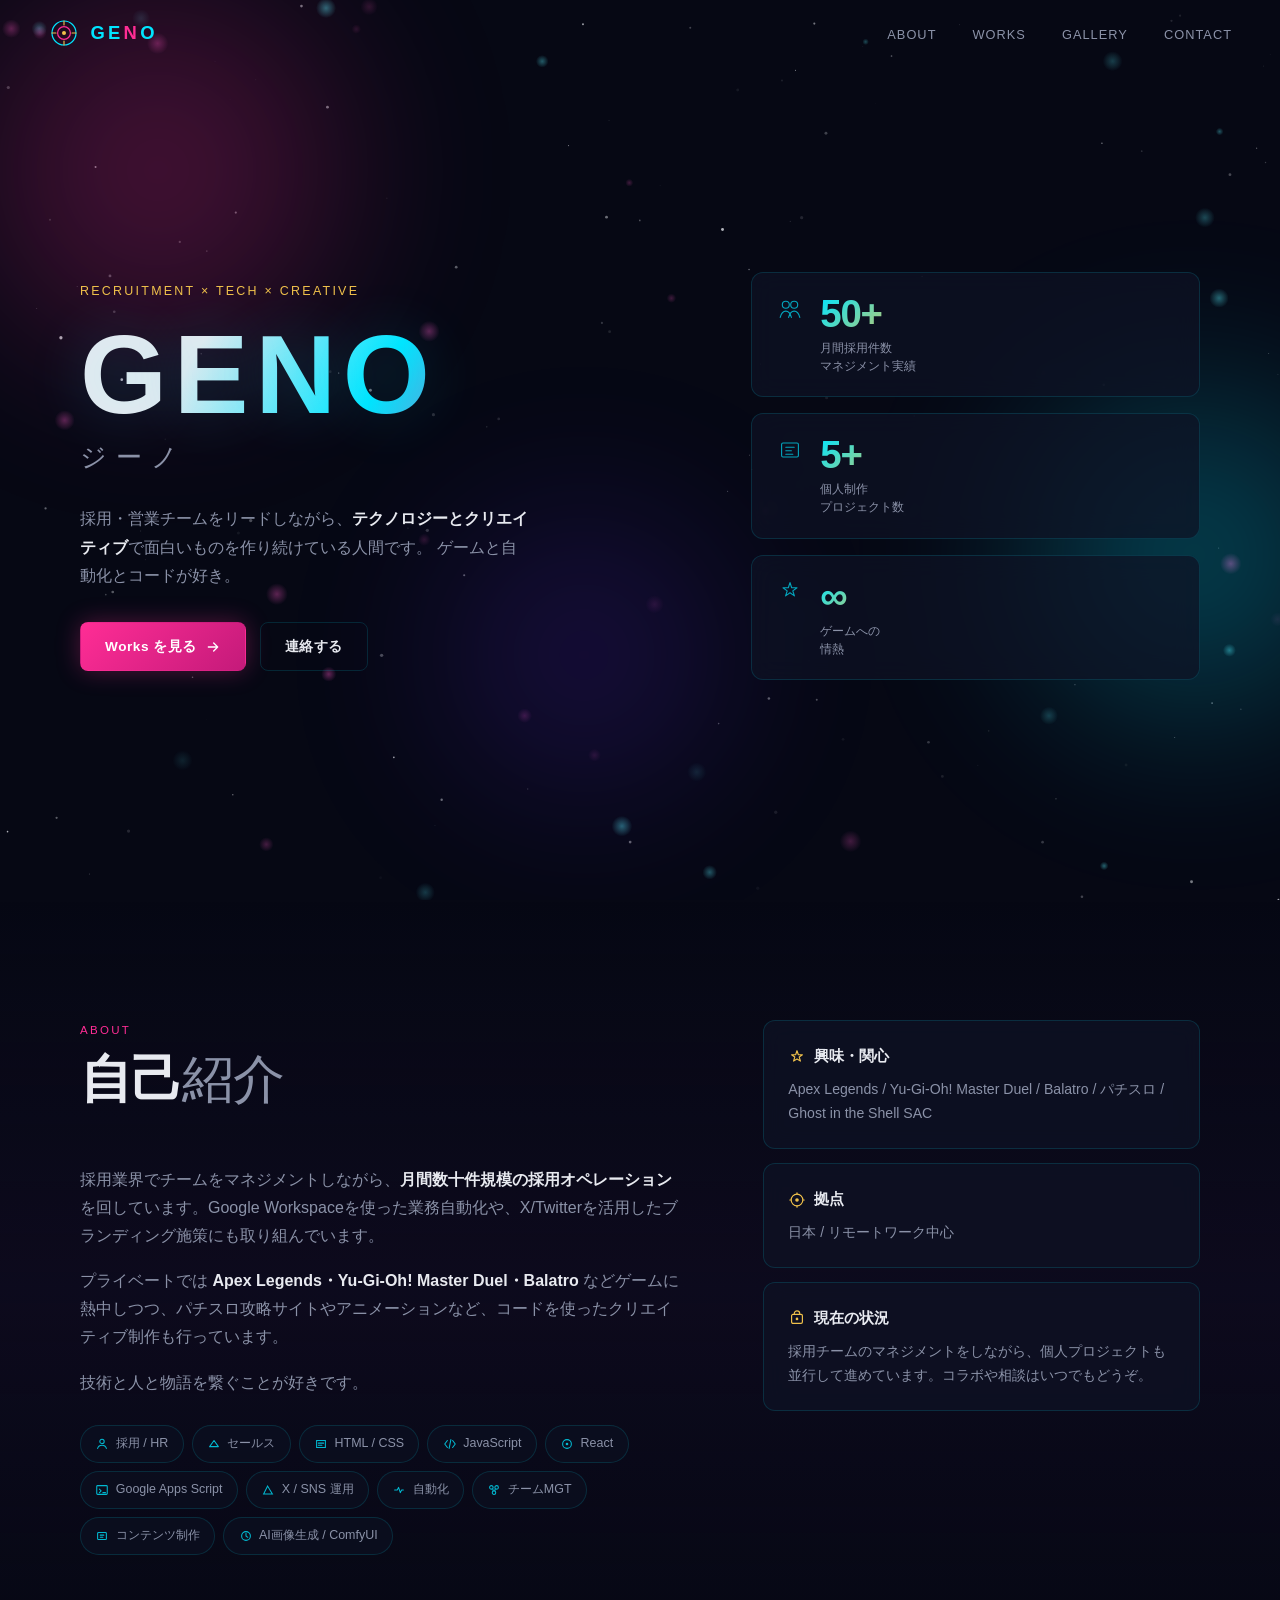
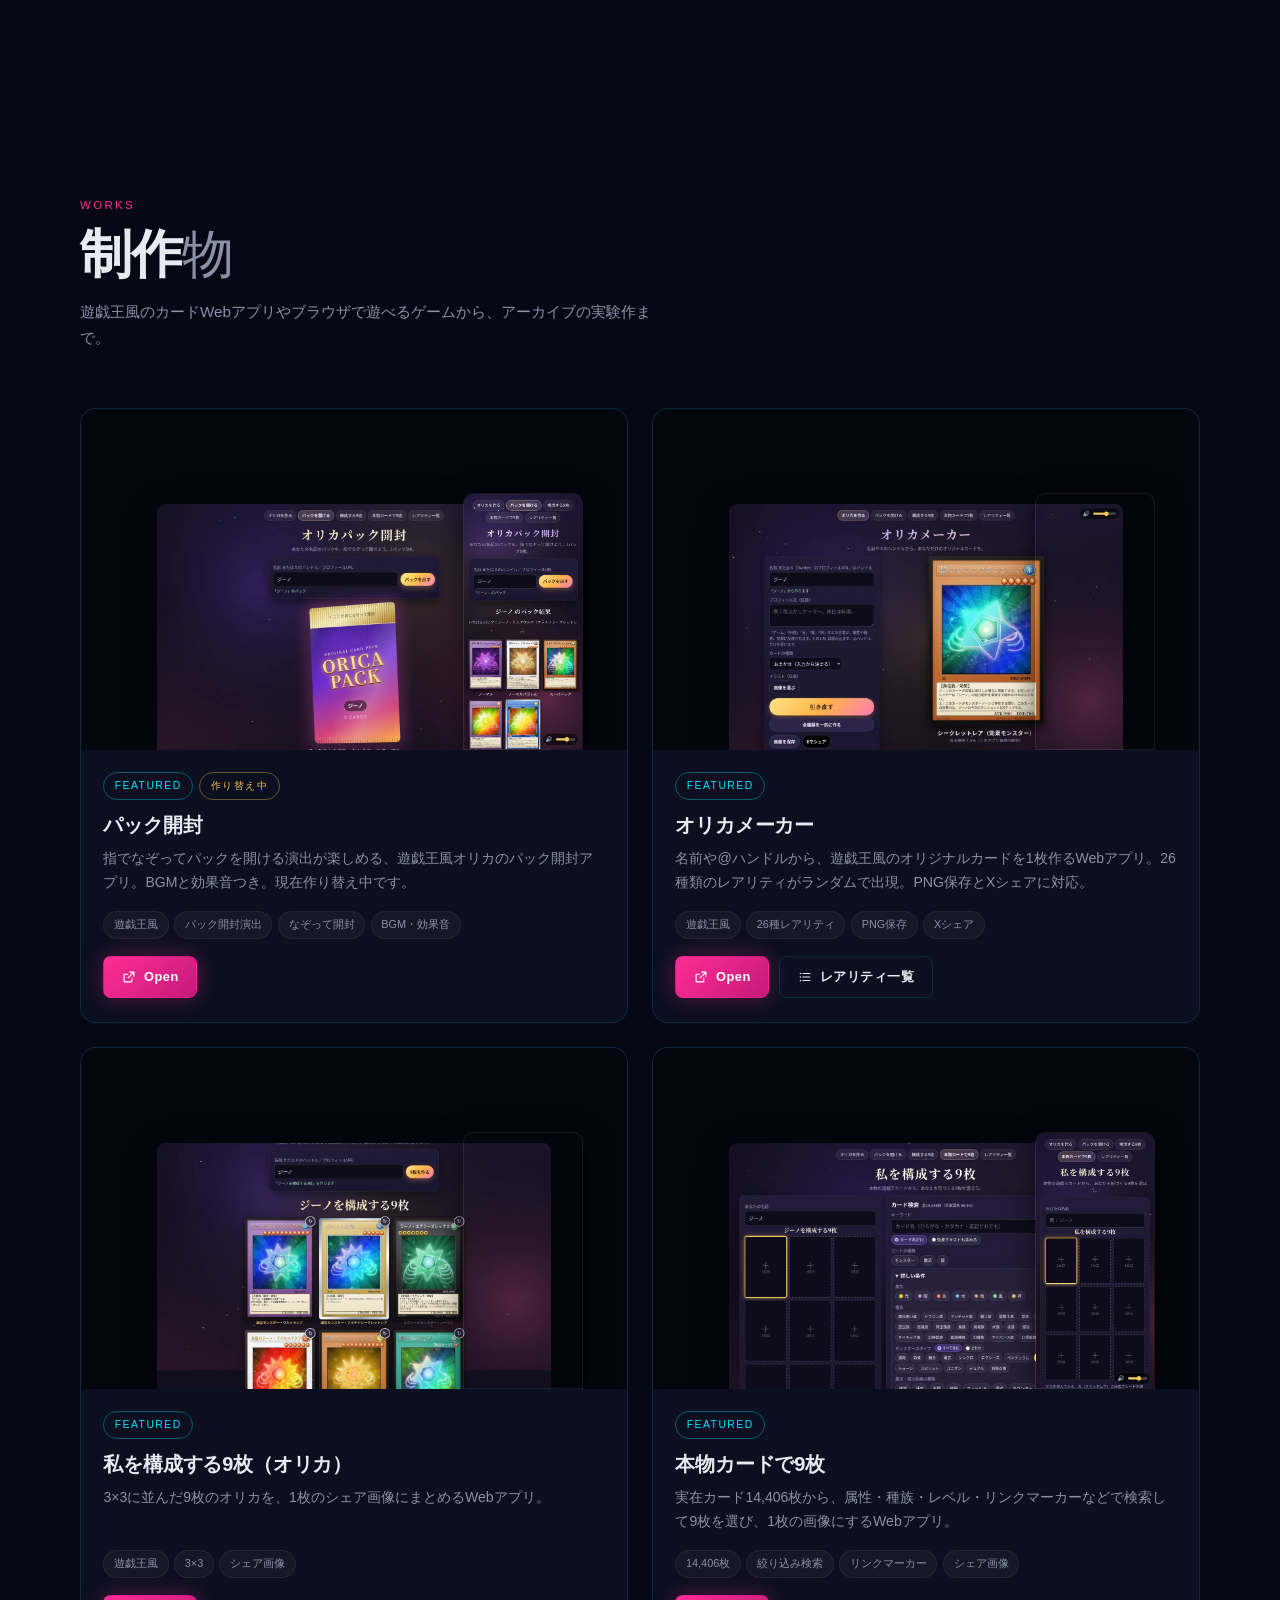
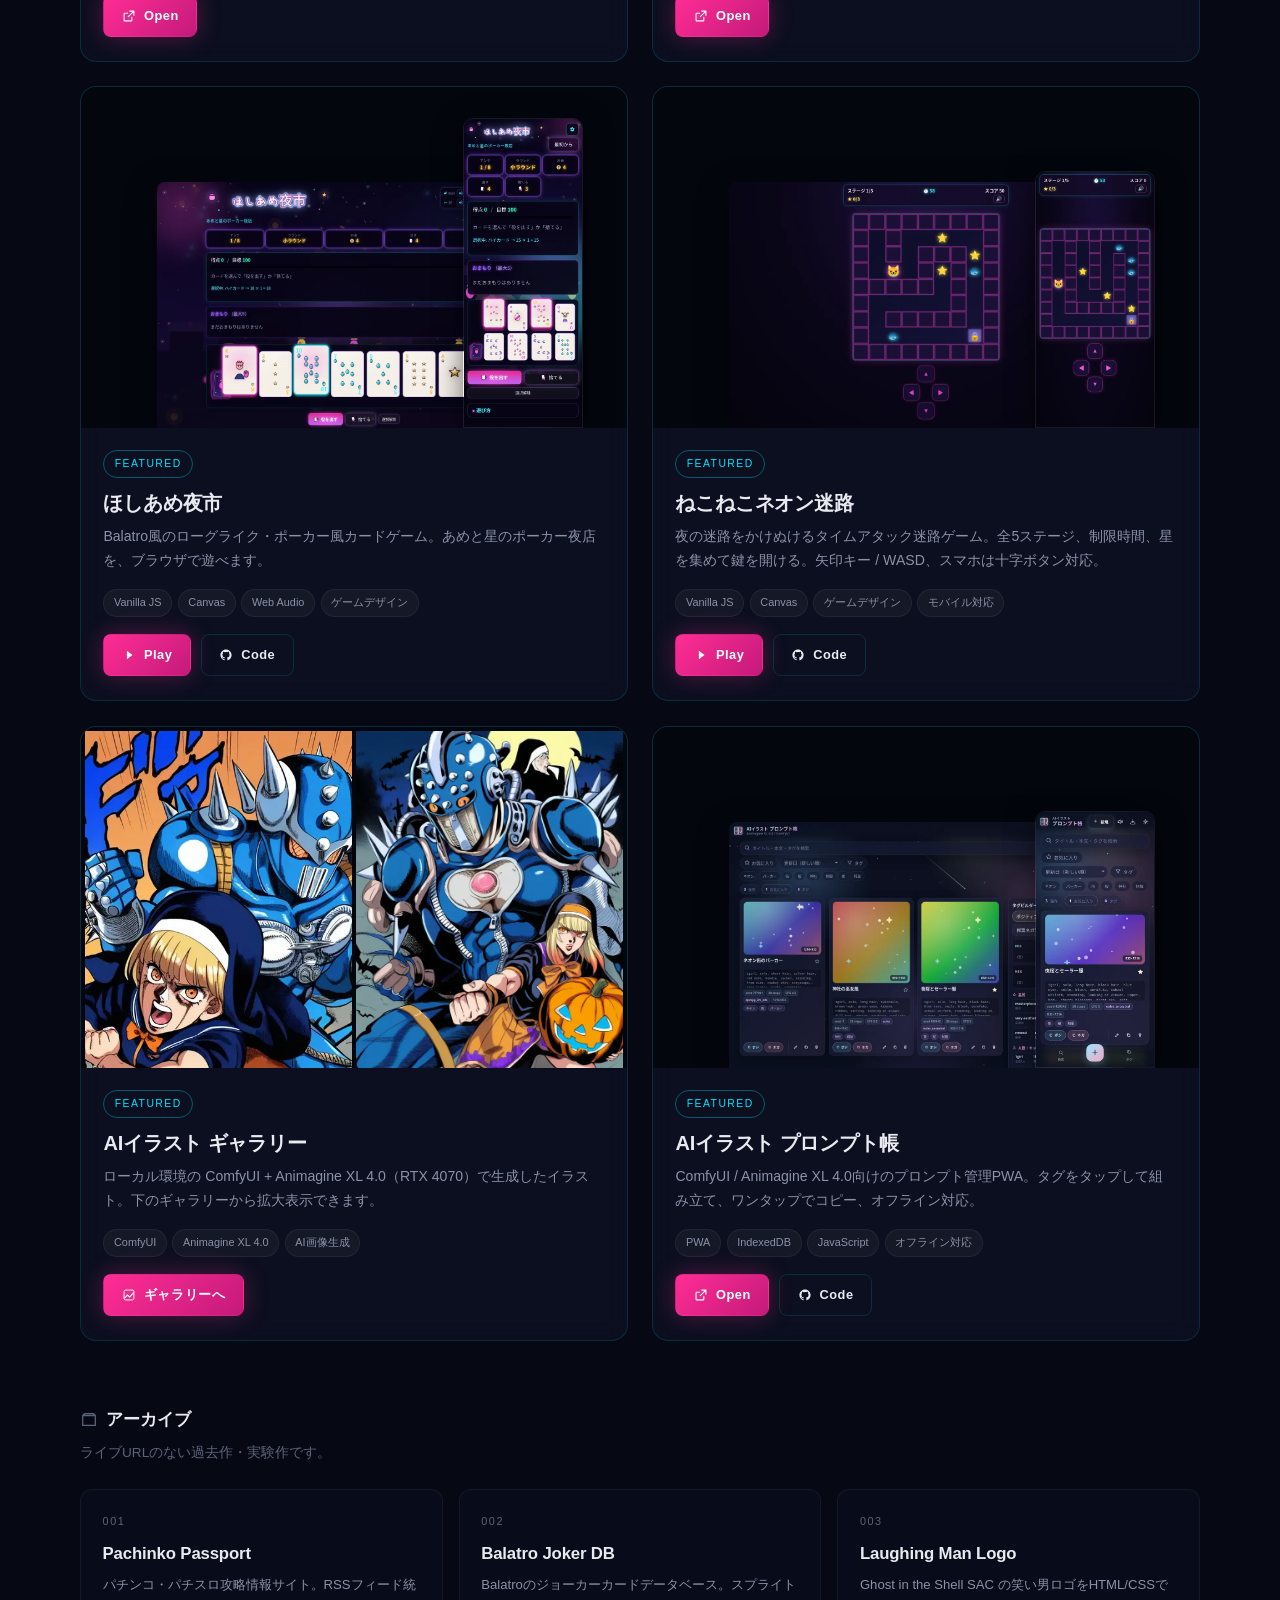
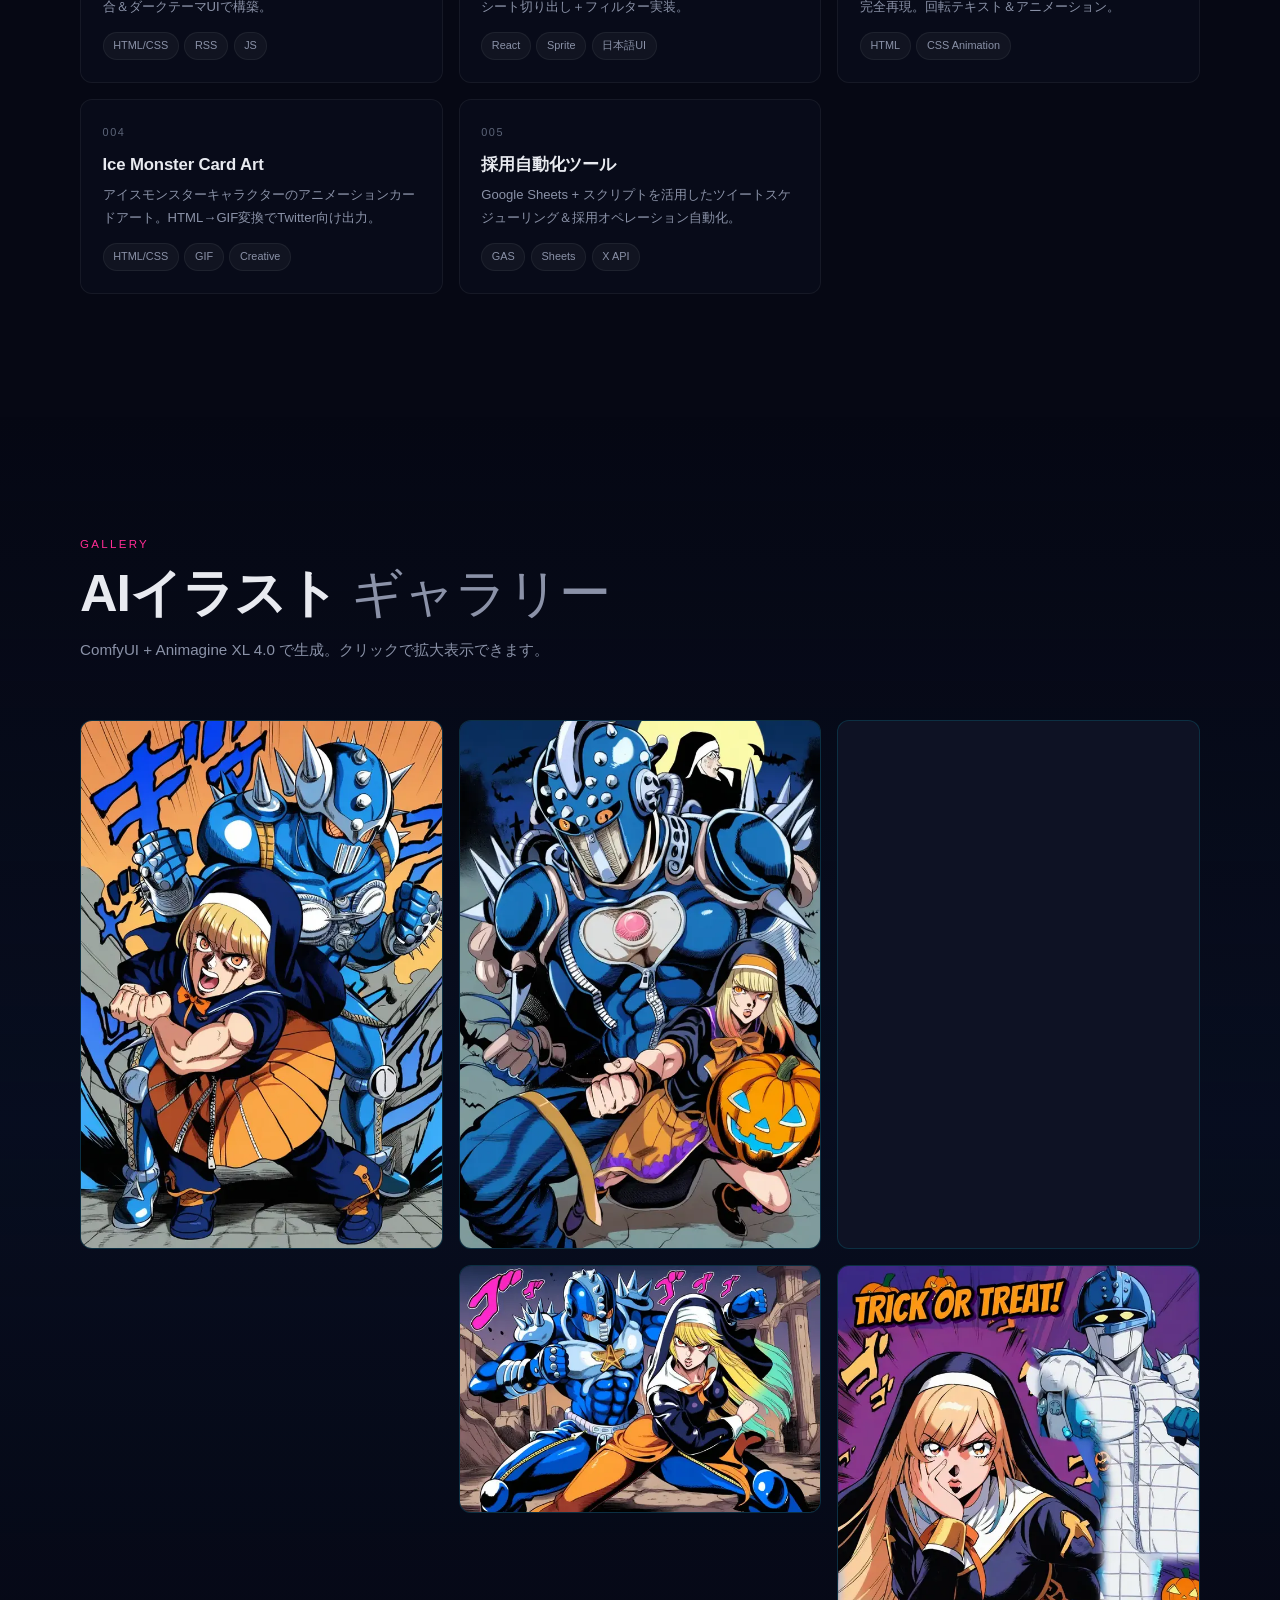
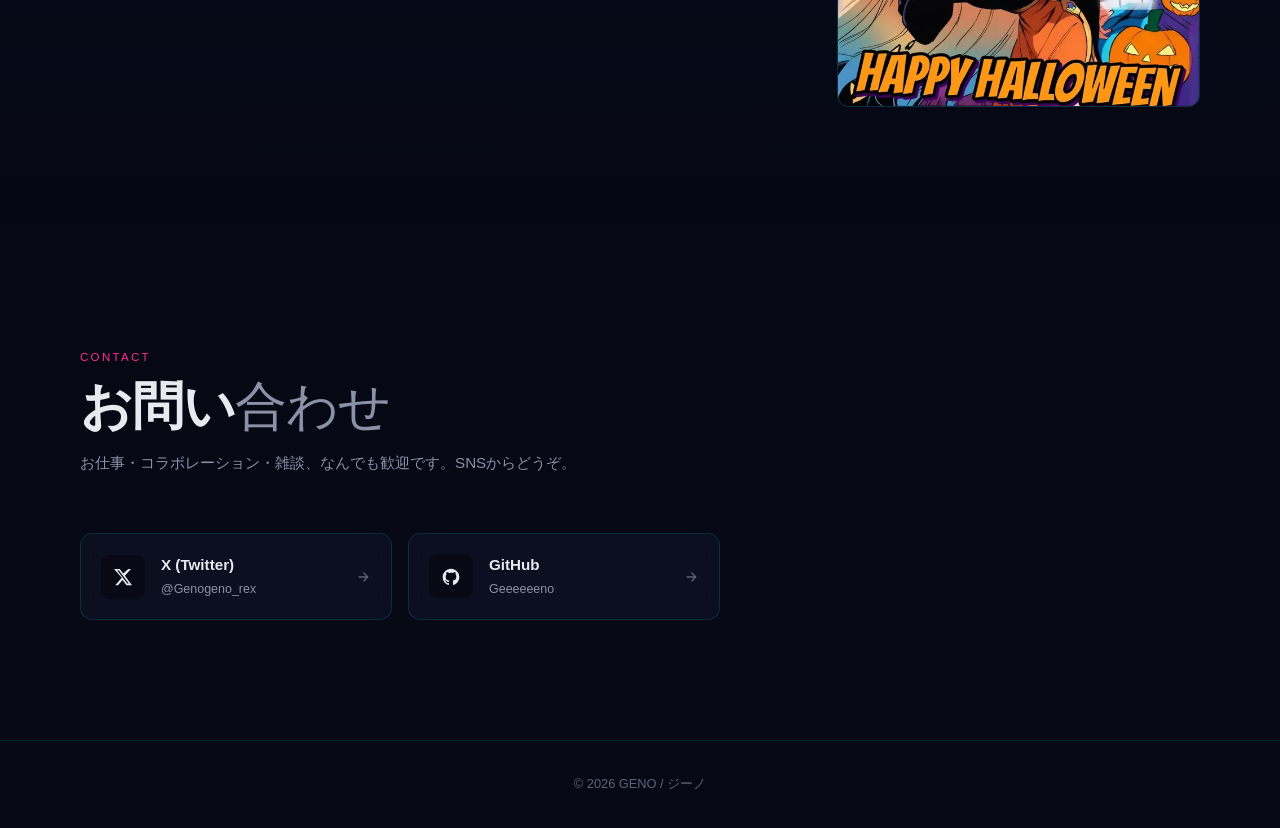
==== commit 2a67bf97: "Worksにオリカ系Webアプリ4作品を追加（パック開封を先頭に）" ====
--- a/index.html
+++ b/index.html
@@ -8,15 +8,8 @@
   <meta name="theme-color" content="#060814">
   <meta property="og:title" content="GENO / ジーノ — Portfolio">
   <meta property="og:description" content="Recruitment × Tech × Creative。採用・テクノロジー・クリエイティブで面白いものを作り続けるポートフォリオ。">
+  <meta property="og:image" content="assets/img/hoshiame-desktop.webp">
   <meta property="og:type" content="website">
-  <meta property="og:url" content="https://geeeeeeno.github.io/geno-portfolio/">
-  <meta property="og:image" content="https://geeeeeeno.github.io/geno-portfolio/assets/img/hoshiame-desktop.webp">
-  <meta property="og:image:width" content="1200">
-  <meta property="og:image:height" content="750">
-  <meta property="og:image:alt" content="ほしあめ夜市 — デスクトップ画面のスクリーンショット">
-  <meta property="og:locale" content="ja_JP">
-  <meta name="twitter:card" content="summary_large_image">
-  <link rel="canonical" href="https://geeeeeeno.github.io/geno-portfolio/">
   <link rel="icon" href="assets/favicon.svg" type="image/svg+xml">
   <link rel="stylesheet" href="style.css">
 </head>
@@ -227,11 +220,182 @@
         <header class="section-header reveal">
           <p class="section-tag">Works</p>
           <h2>制作<span>物</span></h2>
-          <p class="section-lead">ブラウザで遊べるゲームから、アーカイブの実験作まで。</p>
+          <p class="section-lead">遊戯王風のカードWebアプリやブラウザで遊べるゲームから、アーカイブの実験作まで。</p>
         </header>
 
         <!-- Featured -->
         <div class="featured-grid">
+          <!-- パック開封（いちばんのお気に入り） -->
+          <article class="featured-card reveal tilt-card">
+            <div class="featured-media mockup-stack">
+              <img
+                class="mockup-desktop"
+                src="assets/img/orica-pack-desktop.webp"
+                width="1200"
+                height="750"
+                alt="パック開封 — デスクトップ画面のスクリーンショット"
+                loading="lazy"
+                decoding="async"
+              >
+              <img
+                class="mockup-mobile"
+                src="assets/img/orica-pack-mobile.webp"
+                width="420"
+                height="909"
+                alt="パック開封 — スマートフォン画面のスクリーンショット"
+                loading="lazy"
+                decoding="async"
+              >
+              <div class="featured-shine" aria-hidden="true"></div>
+            </div>
+            <div class="featured-body">
+              <div class="work-badges"><p class="work-badge">Featured</p><p class="work-badge work-badge--wip">作り替え中</p></div>
+              <h3 class="work-title">パック開封</h3>
+              <p class="work-desc">指でなぞってパックを開ける演出が楽しめる、遊戯王風オリカのパック開封アプリ。BGMと効果音つき。現在作り替え中です。</p>
+              <ul class="work-tags">
+                <li>遊戯王風</li>
+                <li>パック開封演出</li>
+                <li>なぞって開封</li>
+                <li>BGM・効果音</li>
+              </ul>
+              <div class="work-links">
+                <a href="https://orica-pack.vercel.app/" target="_blank" rel="noopener" class="btn btn-primary btn-sm">
+                  <svg viewBox="0 0 20 20" width="14" height="14" aria-hidden="true"><path d="M11 3h6v6M17 3l-8 8M14 12v4a1 1 0 01-1 1H4a1 1 0 01-1-1V7a1 1 0 011-1h4" fill="none" stroke="currentColor" stroke-width="1.6" stroke-linecap="round" stroke-linejoin="round"/></svg>
+                  Open
+                </a>
+              </div>
+            </div>
+          </article>
+
+          <!-- オリカメーカー -->
+          <article class="featured-card reveal tilt-card" style="--delay:0.1s">
+            <div class="featured-media mockup-stack">
+              <img
+                class="mockup-desktop"
+                src="assets/img/orica-maker-desktop.webp"
+                width="1200"
+                height="750"
+                alt="オリカメーカー — デスクトップ画面のスクリーンショット"
+                loading="lazy"
+                decoding="async"
+              >
+              <img
+                class="mockup-mobile"
+                src="assets/img/orica-maker-mobile.webp"
+                width="420"
+                height="909"
+                alt="オリカメーカー — スマートフォン画面のスクリーンショット"
+                loading="lazy"
+                decoding="async"
+              >
+              <div class="featured-shine" aria-hidden="true"></div>
+            </div>
+            <div class="featured-body">
+              <p class="work-badge">Featured</p>
+              <h3 class="work-title">オリカメーカー</h3>
+              <p class="work-desc">名前や@ハンドルから、遊戯王風のオリジナルカードを1枚作るWebアプリ。26種類のレアリティがランダムで出現。PNG保存とXシェアに対応。</p>
+              <ul class="work-tags">
+                <li>遊戯王風</li>
+                <li>26種レアリティ</li>
+                <li>PNG保存</li>
+                <li>Xシェア</li>
+              </ul>
+              <div class="work-links">
+                <a href="https://orica-maker.vercel.app/" target="_blank" rel="noopener" class="btn btn-primary btn-sm">
+                  <svg viewBox="0 0 20 20" width="14" height="14" aria-hidden="true"><path d="M11 3h6v6M17 3l-8 8M14 12v4a1 1 0 01-1 1H4a1 1 0 01-1-1V7a1 1 0 011-1h4" fill="none" stroke="currentColor" stroke-width="1.6" stroke-linecap="round" stroke-linejoin="round"/></svg>
+                  Open
+                </a>
+                <a href="https://orica-maker.vercel.app/rarities.html" target="_blank" rel="noopener" class="btn btn-outline btn-sm">
+                  <svg viewBox="0 0 20 20" width="14" height="14" aria-hidden="true"><path d="M7 5h10M7 10h10M7 15h10" fill="none" stroke="currentColor" stroke-width="1.6" stroke-linecap="round"/><circle cx="3.5" cy="5" r="1.1" fill="currentColor"/><circle cx="3.5" cy="10" r="1.1" fill="currentColor"/><circle cx="3.5" cy="15" r="1.1" fill="currentColor"/></svg>
+                  レアリティ一覧
+                </a>
+              </div>
+            </div>
+          </article>
+
+          <!-- 私を構成する9枚（オリカ） -->
+          <article class="featured-card reveal tilt-card" style="--delay:0.15s">
+            <div class="featured-media mockup-stack">
+              <img
+                class="mockup-desktop"
+                src="assets/img/orica-9-desktop.webp"
+                width="1200"
+                height="750"
+                alt="私を構成する9枚（オリカ） — デスクトップ画面のスクリーンショット"
+                loading="lazy"
+                decoding="async"
+              >
+              <img
+                class="mockup-mobile"
+                src="assets/img/orica-9-mobile.webp"
+                width="420"
+                height="909"
+                alt="私を構成する9枚（オリカ） — スマートフォン画面のスクリーンショット"
+                loading="lazy"
+                decoding="async"
+              >
+              <div class="featured-shine" aria-hidden="true"></div>
+            </div>
+            <div class="featured-body">
+              <p class="work-badge">Featured</p>
+              <h3 class="work-title">私を構成する9枚（オリカ）</h3>
+              <p class="work-desc">3×3に並んだ9枚のオリカを、1枚のシェア画像にまとめるWebアプリ。</p>
+              <ul class="work-tags">
+                <li>遊戯王風</li>
+                <li>3×3</li>
+                <li>シェア画像</li>
+              </ul>
+              <div class="work-links">
+                <a href="https://orica-9.vercel.app/" target="_blank" rel="noopener" class="btn btn-primary btn-sm">
+                  <svg viewBox="0 0 20 20" width="14" height="14" aria-hidden="true"><path d="M11 3h6v6M17 3l-8 8M14 12v4a1 1 0 01-1 1H4a1 1 0 01-1-1V7a1 1 0 011-1h4" fill="none" stroke="currentColor" stroke-width="1.6" stroke-linecap="round" stroke-linejoin="round"/></svg>
+                  Open
+                </a>
+              </div>
+            </div>
+          </article>
+
+          <!-- 本物カードで9枚 -->
+          <article class="featured-card reveal tilt-card" style="--delay:0.2s">
+            <div class="featured-media mockup-stack">
+              <img
+                class="mockup-desktop"
+                src="assets/img/orica-real9-desktop.webp"
+                width="1200"
+                height="750"
+                alt="本物カードで9枚 — デスクトップ画面のスクリーンショット"
+                loading="lazy"
+                decoding="async"
+              >
+              <img
+                class="mockup-mobile"
+                src="assets/img/orica-real9-mobile.webp"
+                width="420"
+                height="909"
+                alt="本物カードで9枚 — スマートフォン画面のスクリーンショット"
+                loading="lazy"
+                decoding="async"
+              >
+              <div class="featured-shine" aria-hidden="true"></div>
+            </div>
+            <div class="featured-body">
+              <p class="work-badge">Featured</p>
+              <h3 class="work-title">本物カードで9枚</h3>
+              <p class="work-desc">実在カード14,406枚から、属性・種族・レベル・リンクマーカーなどで検索して9枚を選び、1枚の画像にするWebアプリ。</p>
+              <ul class="work-tags">
+                <li>14,406枚</li>
+                <li>絞り込み検索</li>
+                <li>リンクマーカー</li>
+                <li>シェア画像</li>
+              </ul>
+              <div class="work-links">
+                <a href="https://orica-real9.vercel.app/" target="_blank" rel="noopener" class="btn btn-primary btn-sm">
+                  <svg viewBox="0 0 20 20" width="14" height="14" aria-hidden="true"><path d="M11 3h6v6M17 3l-8 8M14 12v4a1 1 0 01-1 1H4a1 1 0 01-1-1V7a1 1 0 011-1h4" fill="none" stroke="currentColor" stroke-width="1.6" stroke-linecap="round" stroke-linejoin="round"/></svg>
+                  Open
+                </a>
+              </div>
+            </div>
+          </article>
+
           <!-- ほしあめ夜市 -->
           <article class="featured-card reveal tilt-card">
             <div class="featured-media mockup-stack">
@@ -515,7 +679,7 @@
       <svg viewBox="0 0 24 24" width="28" height="28" aria-hidden="true"><path d="M15 6l-6 6 6 6" fill="none" stroke="currentColor" stroke-width="1.8" stroke-linecap="round" stroke-linejoin="round"/></svg>
     </button>
     <figure class="lightbox-figure">
-      <img id="lightbox-img" alt="" width="640" height="935">
+      <img id="lightbox-img" src="" alt="" width="640" height="935">
       <figcaption id="lightbox-caption"></figcaption>
     </figure>
     <button type="button" class="lightbox-nav lightbox-next" aria-label="次の画像">
--- a/style.css
+++ b/style.css
@@ -756,7 +756,7 @@
 .gallery-preview {
   display: grid;
   grid-template-columns: 1fr 1fr;
-  grid-template-rows: minmax(0, 1fr) minmax(0, 1fr);
+  grid-template-rows: 1fr 1fr;
   gap: 4px;
   padding: 4px;
 }
@@ -770,7 +770,6 @@
 .gallery-preview img {
   width: 100%;
   height: 100%;
-  min-height: 0;
   object-fit: cover;
   transition: transform 0.5s var(--ease);
 }
@@ -831,6 +830,12 @@
   border-color: rgba(240, 193, 75, 0.4);
 }
 
+.work-badges {
+  display: flex;
+  flex-wrap: wrap;
+  gap: 0.4rem;
+}
+
 .work-title {
   font-family: var(--font-display);
   font-weight: 700;
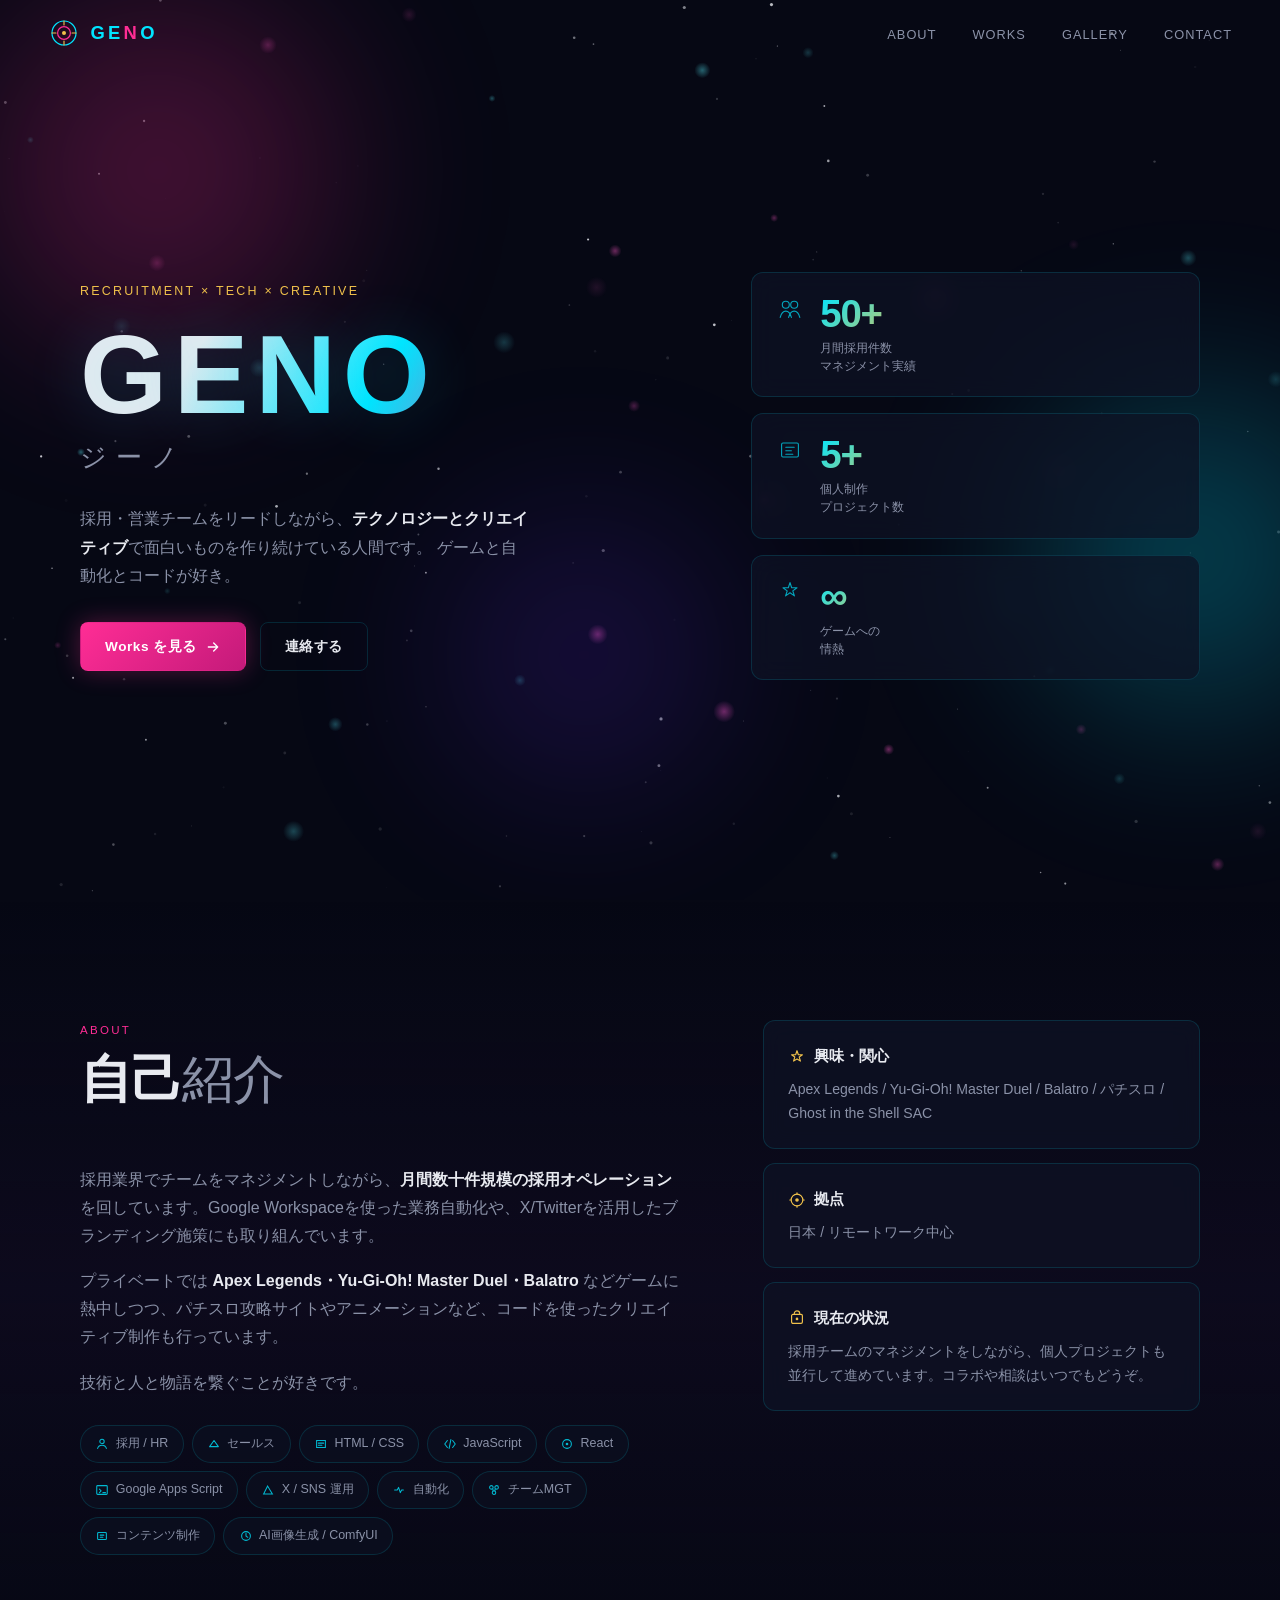
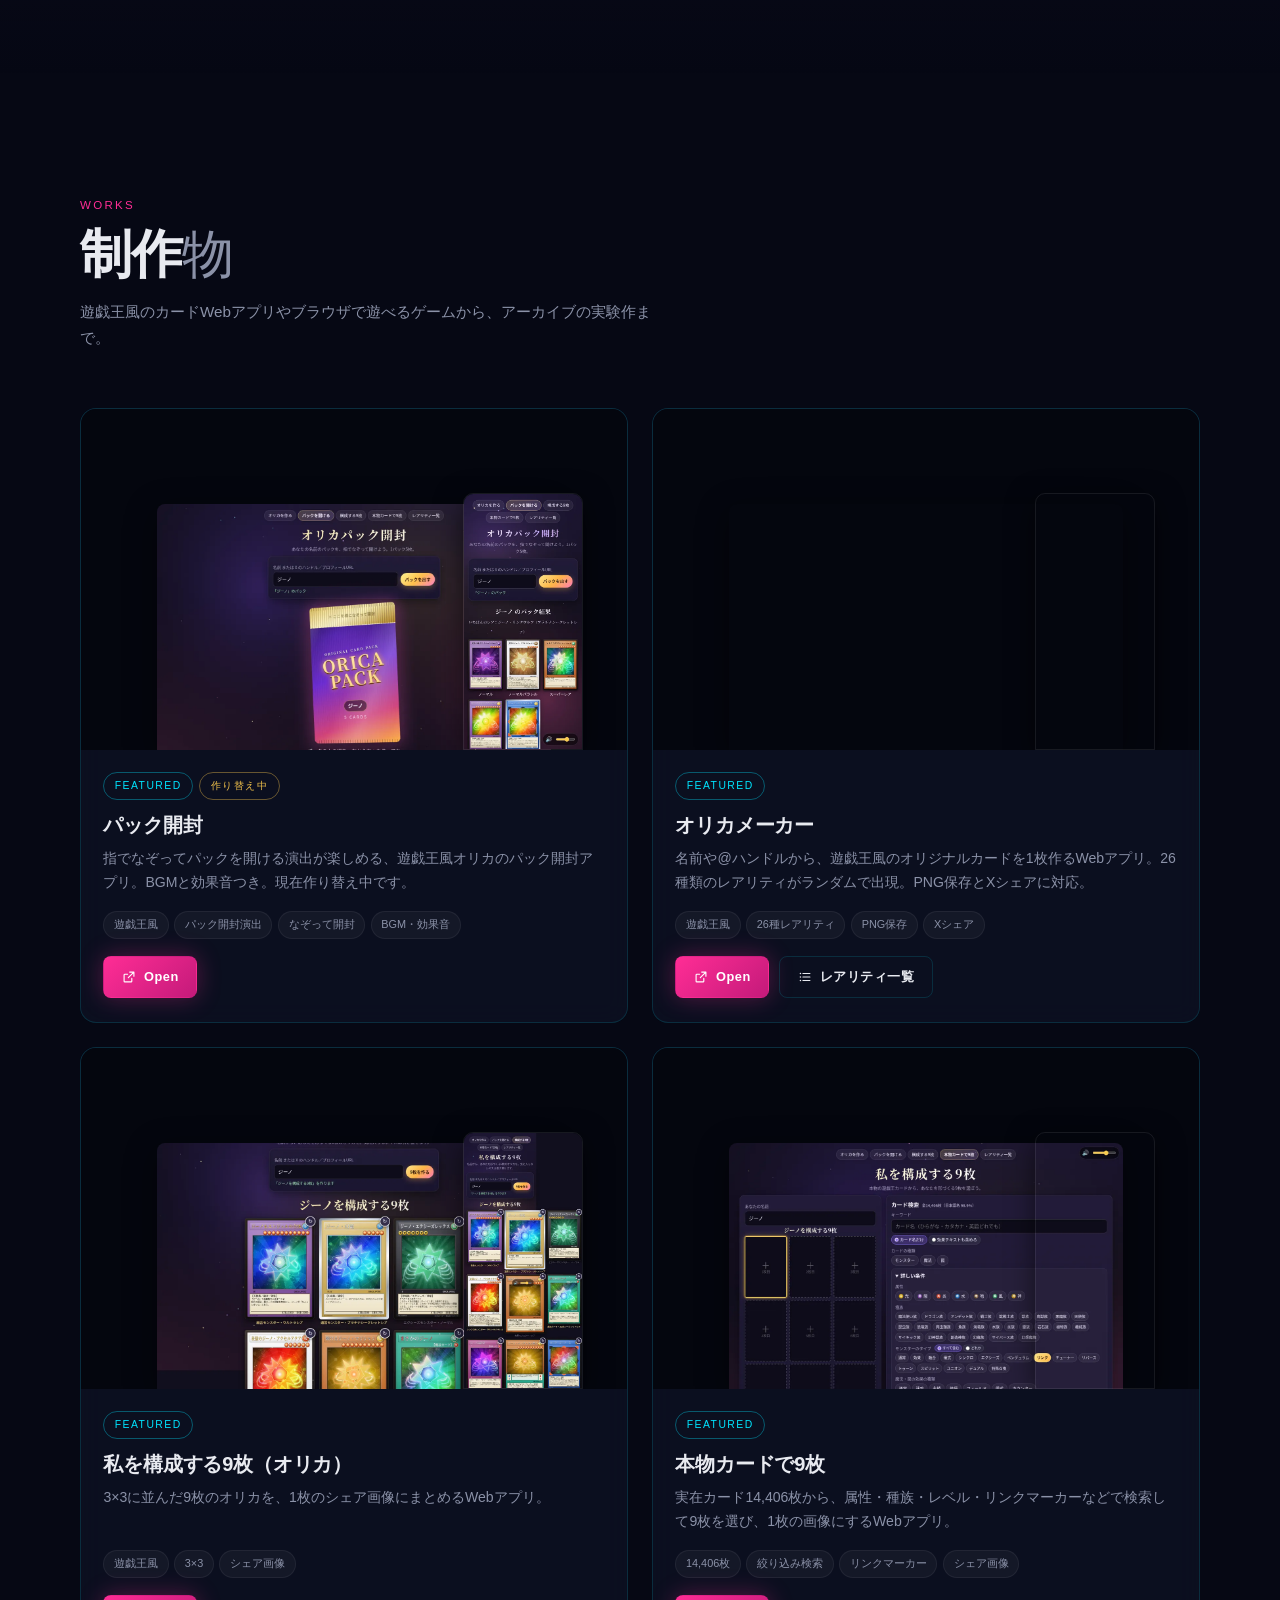
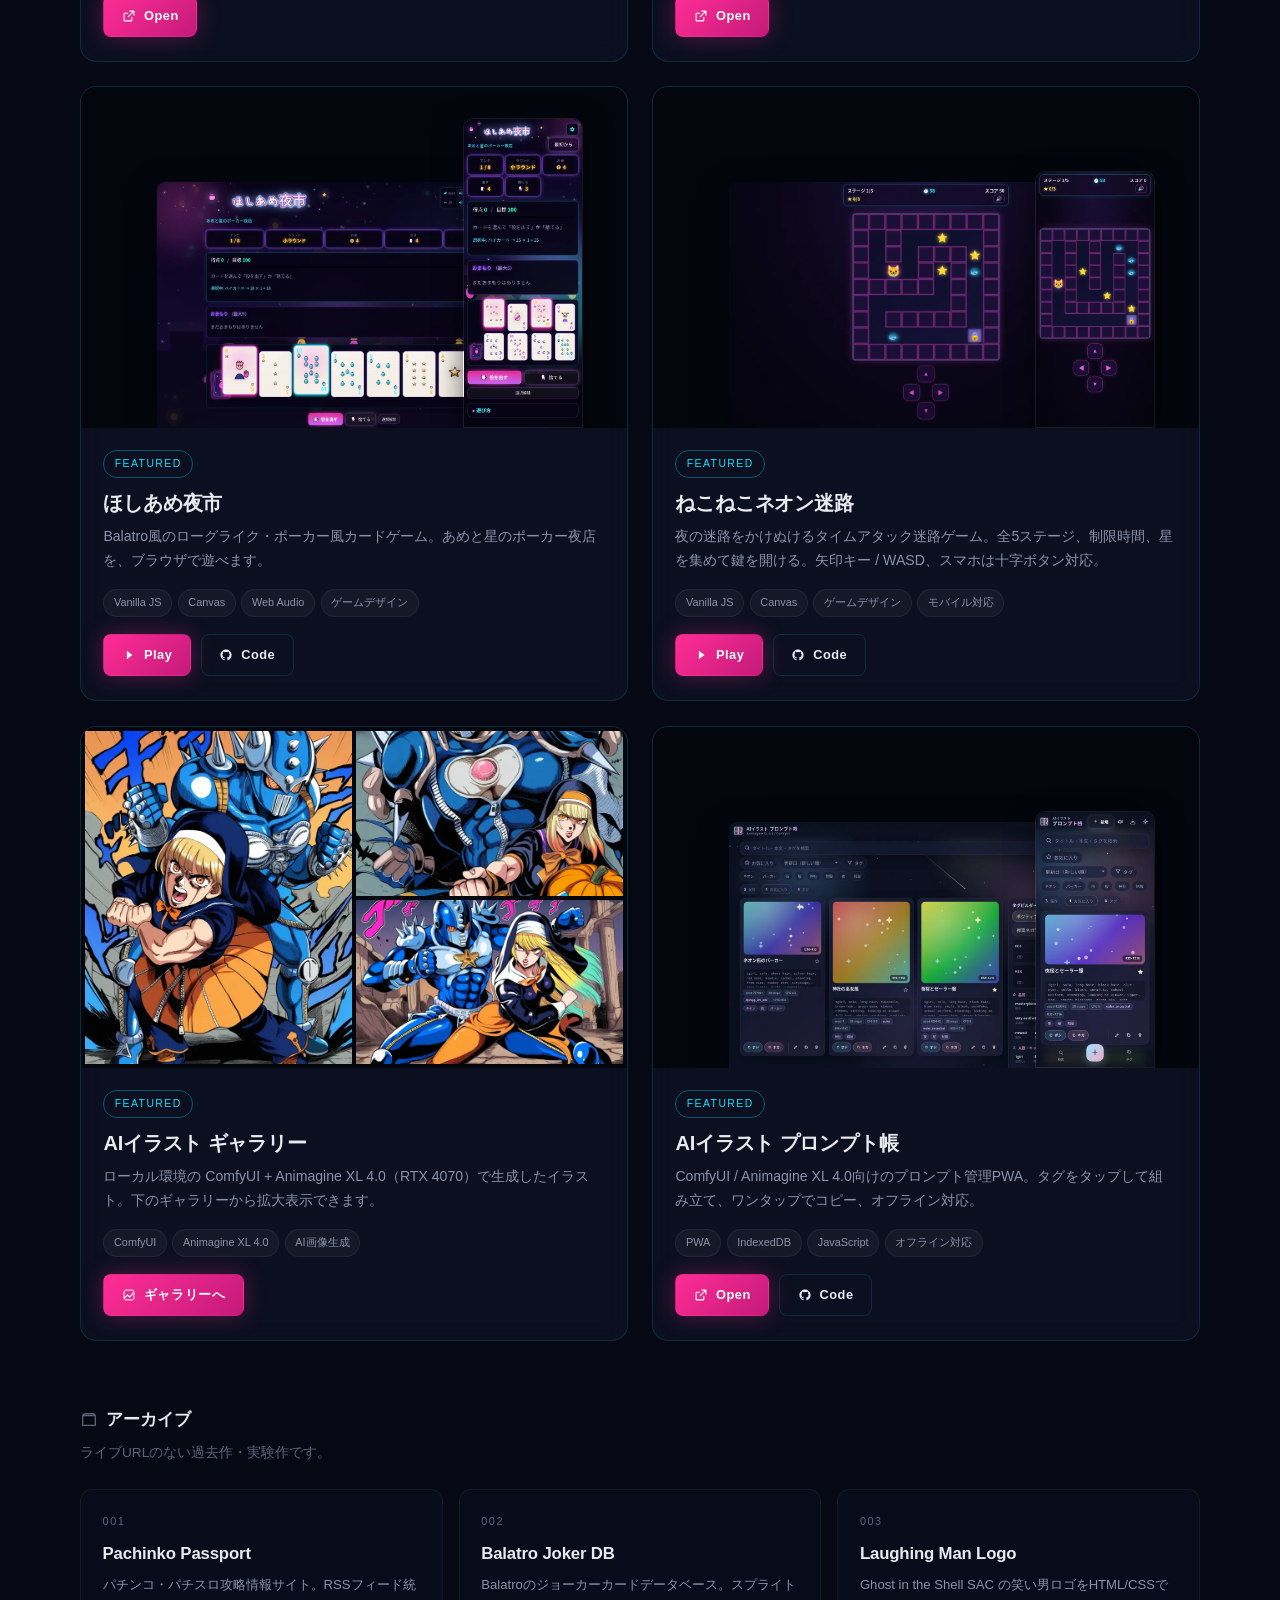
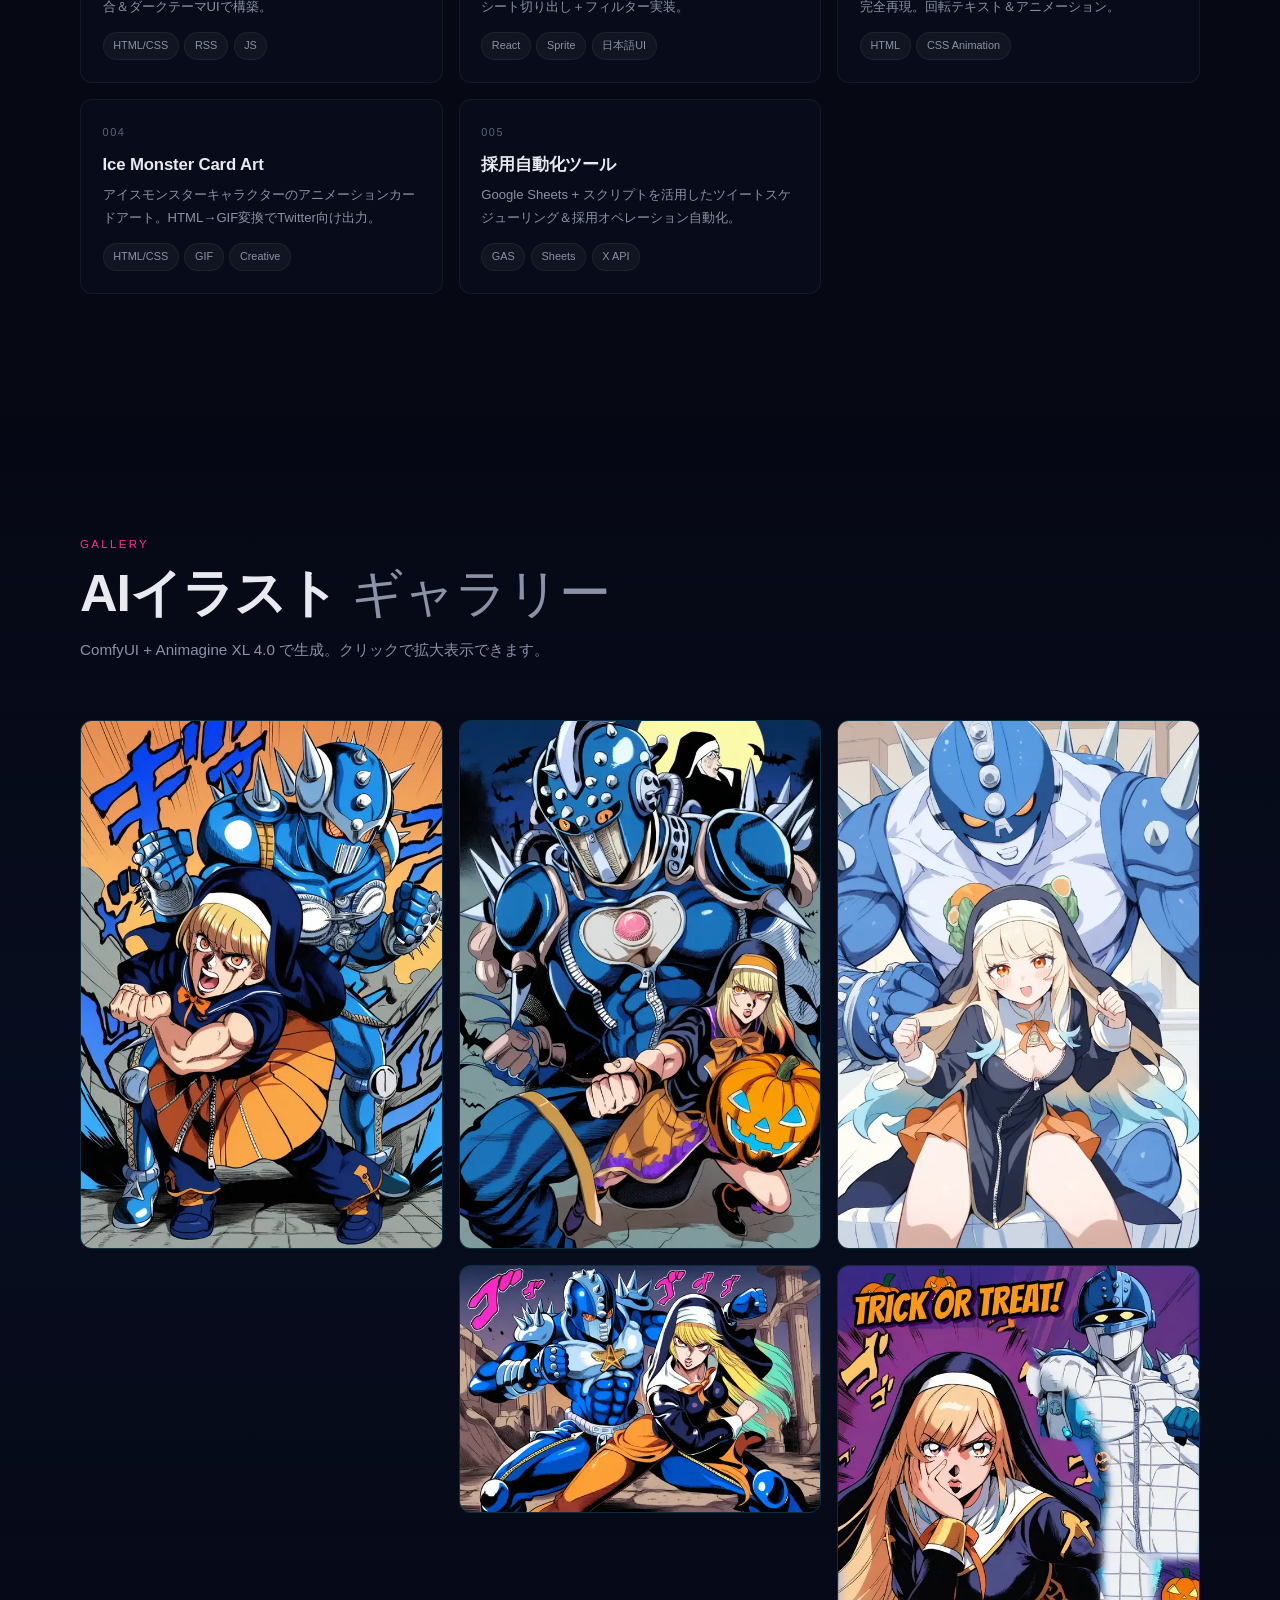
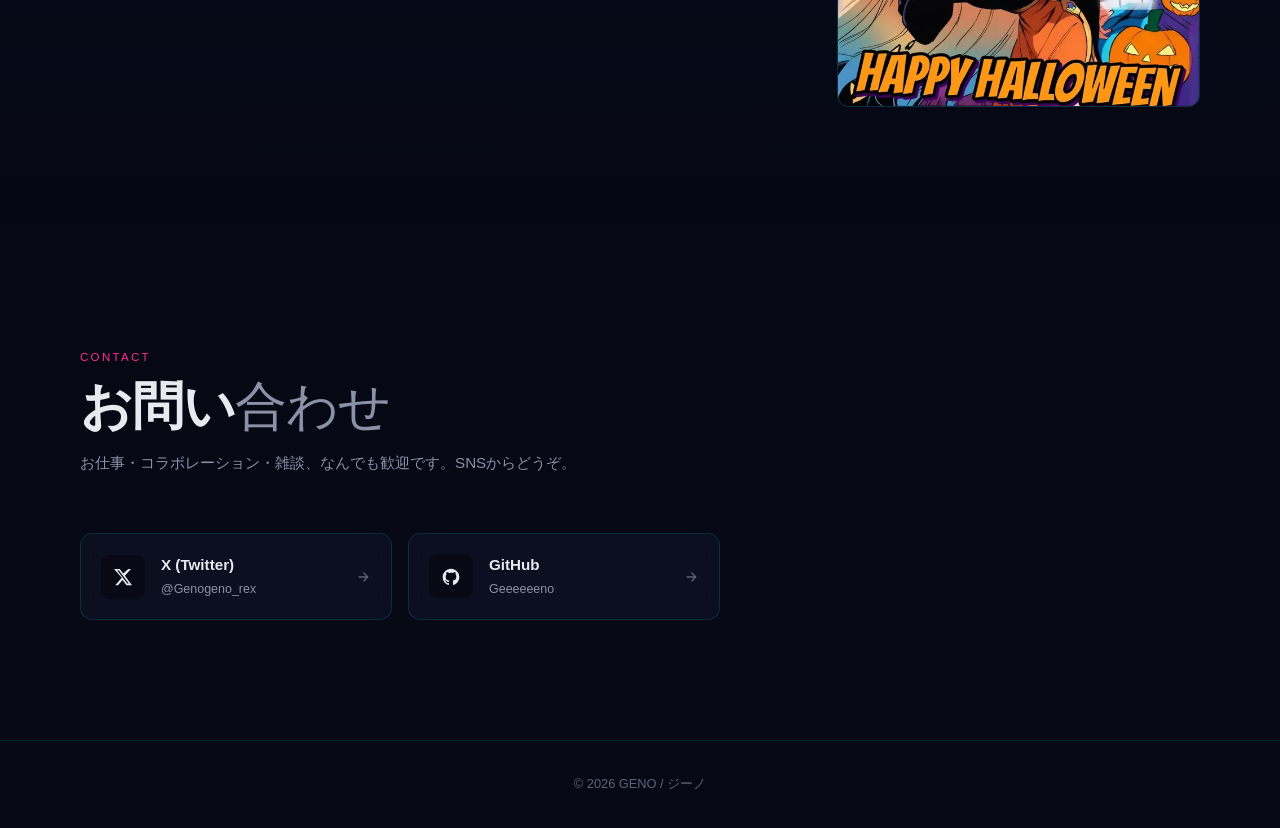
==== commit bc09c6b5: "Merge remote-tracking branch 'origin/main' into add-orica-works" ====
--- a/index.html
+++ b/index.html
@@ -8,8 +8,15 @@
   <meta name="theme-color" content="#060814">
   <meta property="og:title" content="GENO / ジーノ — Portfolio">
   <meta property="og:description" content="Recruitment × Tech × Creative。採用・テクノロジー・クリエイティブで面白いものを作り続けるポートフォリオ。">
-  <meta property="og:image" content="assets/img/hoshiame-desktop.webp">
   <meta property="og:type" content="website">
+  <meta property="og:url" content="https://geeeeeeno.github.io/geno-portfolio/">
+  <meta property="og:image" content="https://geeeeeeno.github.io/geno-portfolio/assets/img/hoshiame-desktop.webp">
+  <meta property="og:image:width" content="1200">
+  <meta property="og:image:height" content="750">
+  <meta property="og:image:alt" content="ほしあめ夜市 — デスクトップ画面のスクリーンショット">
+  <meta property="og:locale" content="ja_JP">
+  <meta name="twitter:card" content="summary_large_image">
+  <link rel="canonical" href="https://geeeeeeno.github.io/geno-portfolio/">
   <link rel="icon" href="assets/favicon.svg" type="image/svg+xml">
   <link rel="stylesheet" href="style.css">
 </head>
@@ -679,7 +686,7 @@
       <svg viewBox="0 0 24 24" width="28" height="28" aria-hidden="true"><path d="M15 6l-6 6 6 6" fill="none" stroke="currentColor" stroke-width="1.8" stroke-linecap="round" stroke-linejoin="round"/></svg>
     </button>
     <figure class="lightbox-figure">
-      <img id="lightbox-img" src="" alt="" width="640" height="935">
+      <img id="lightbox-img" alt="" width="640" height="935">
       <figcaption id="lightbox-caption"></figcaption>
     </figure>
     <button type="button" class="lightbox-nav lightbox-next" aria-label="次の画像">
--- a/style.css
+++ b/style.css
@@ -756,7 +756,7 @@
 .gallery-preview {
   display: grid;
   grid-template-columns: 1fr 1fr;
-  grid-template-rows: 1fr 1fr;
+  grid-template-rows: minmax(0, 1fr) minmax(0, 1fr);
   gap: 4px;
   padding: 4px;
 }
@@ -770,6 +770,7 @@
 .gallery-preview img {
   width: 100%;
   height: 100%;
+  min-height: 0;
   object-fit: cover;
   transition: transform 0.5s var(--ease);
 }
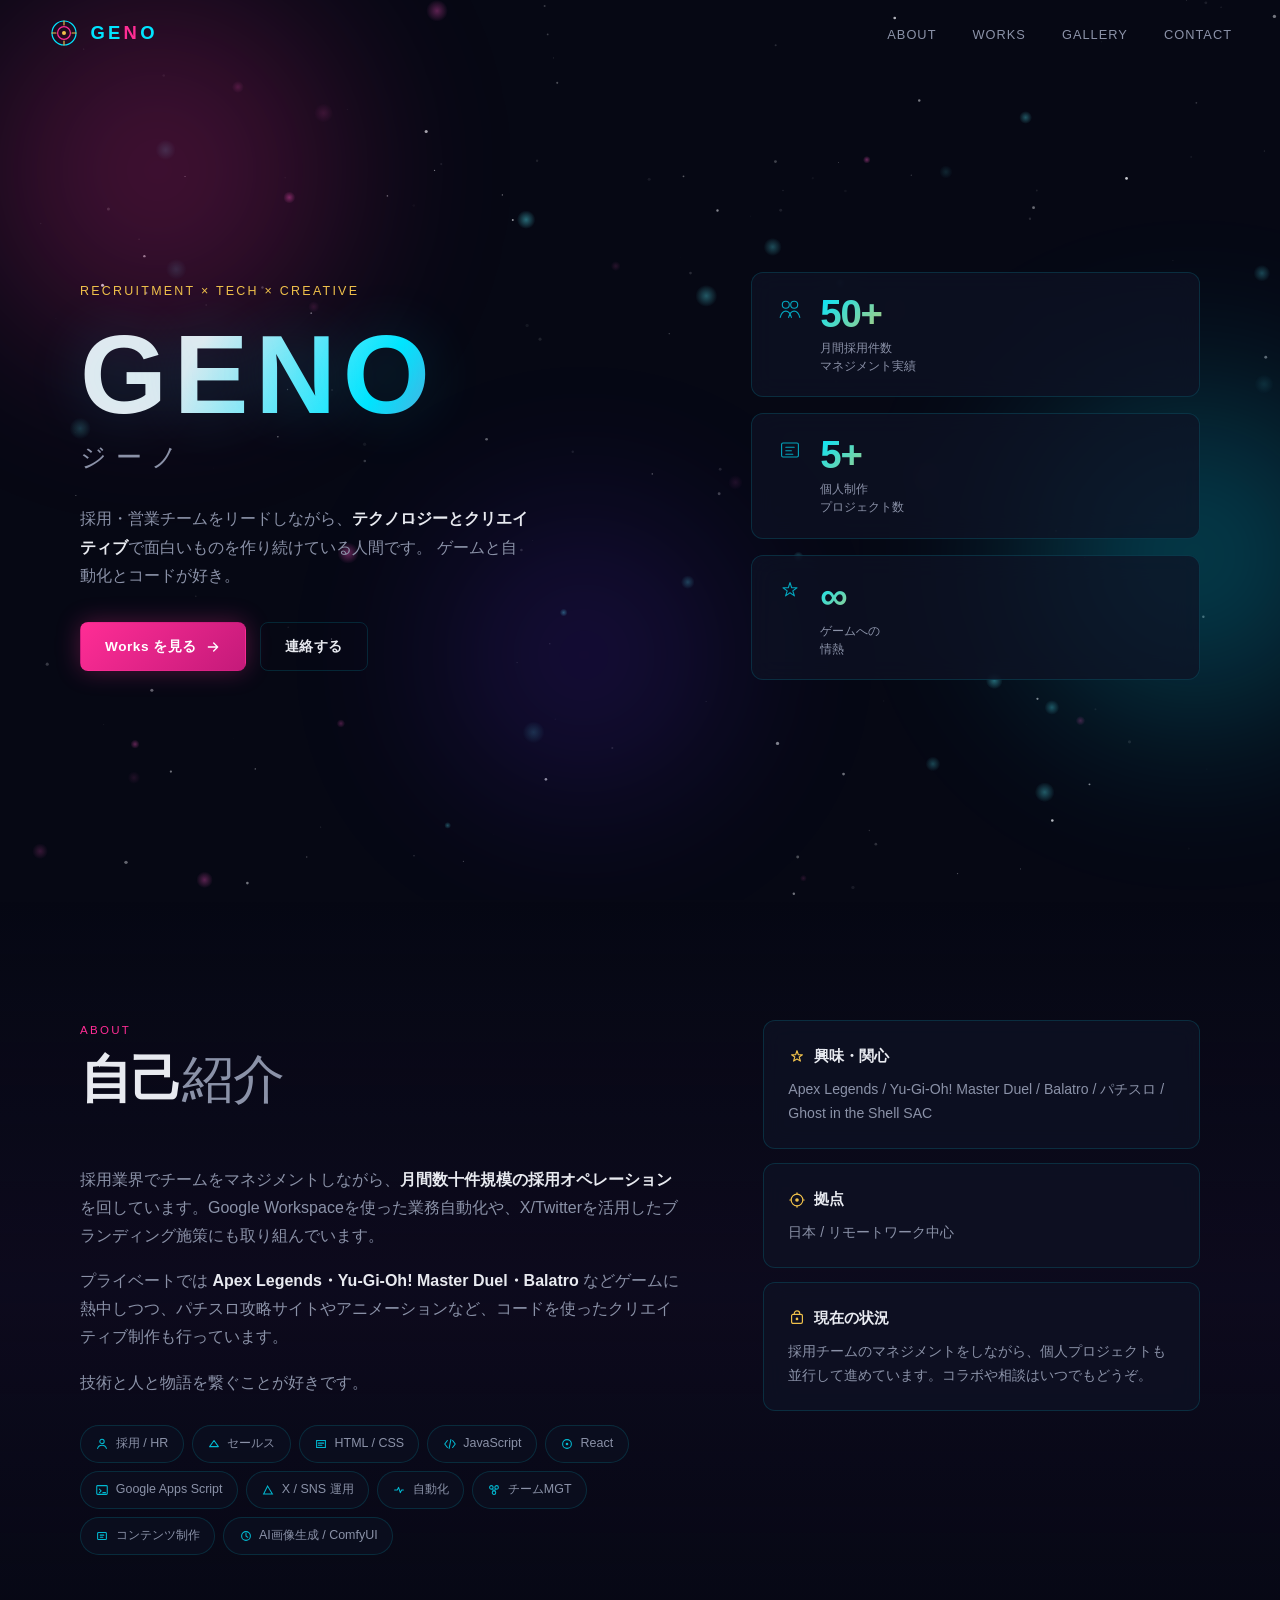
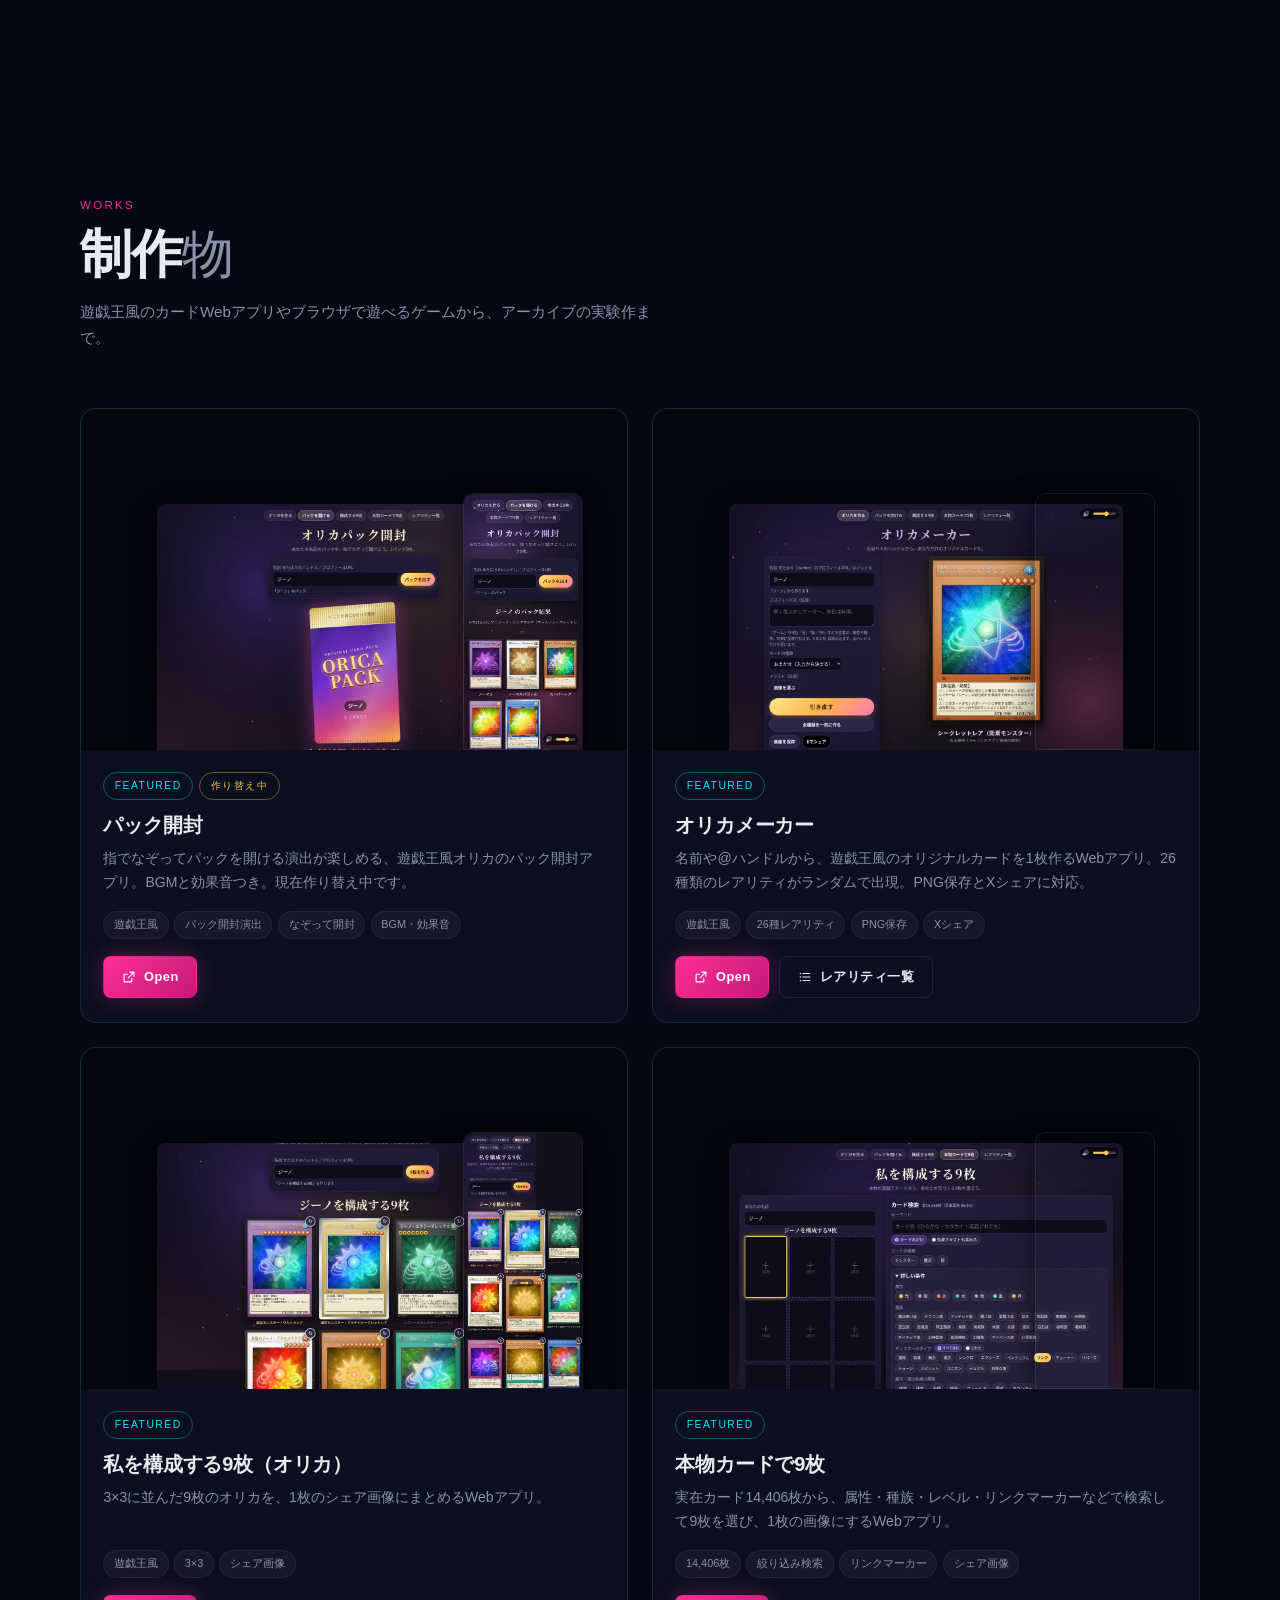
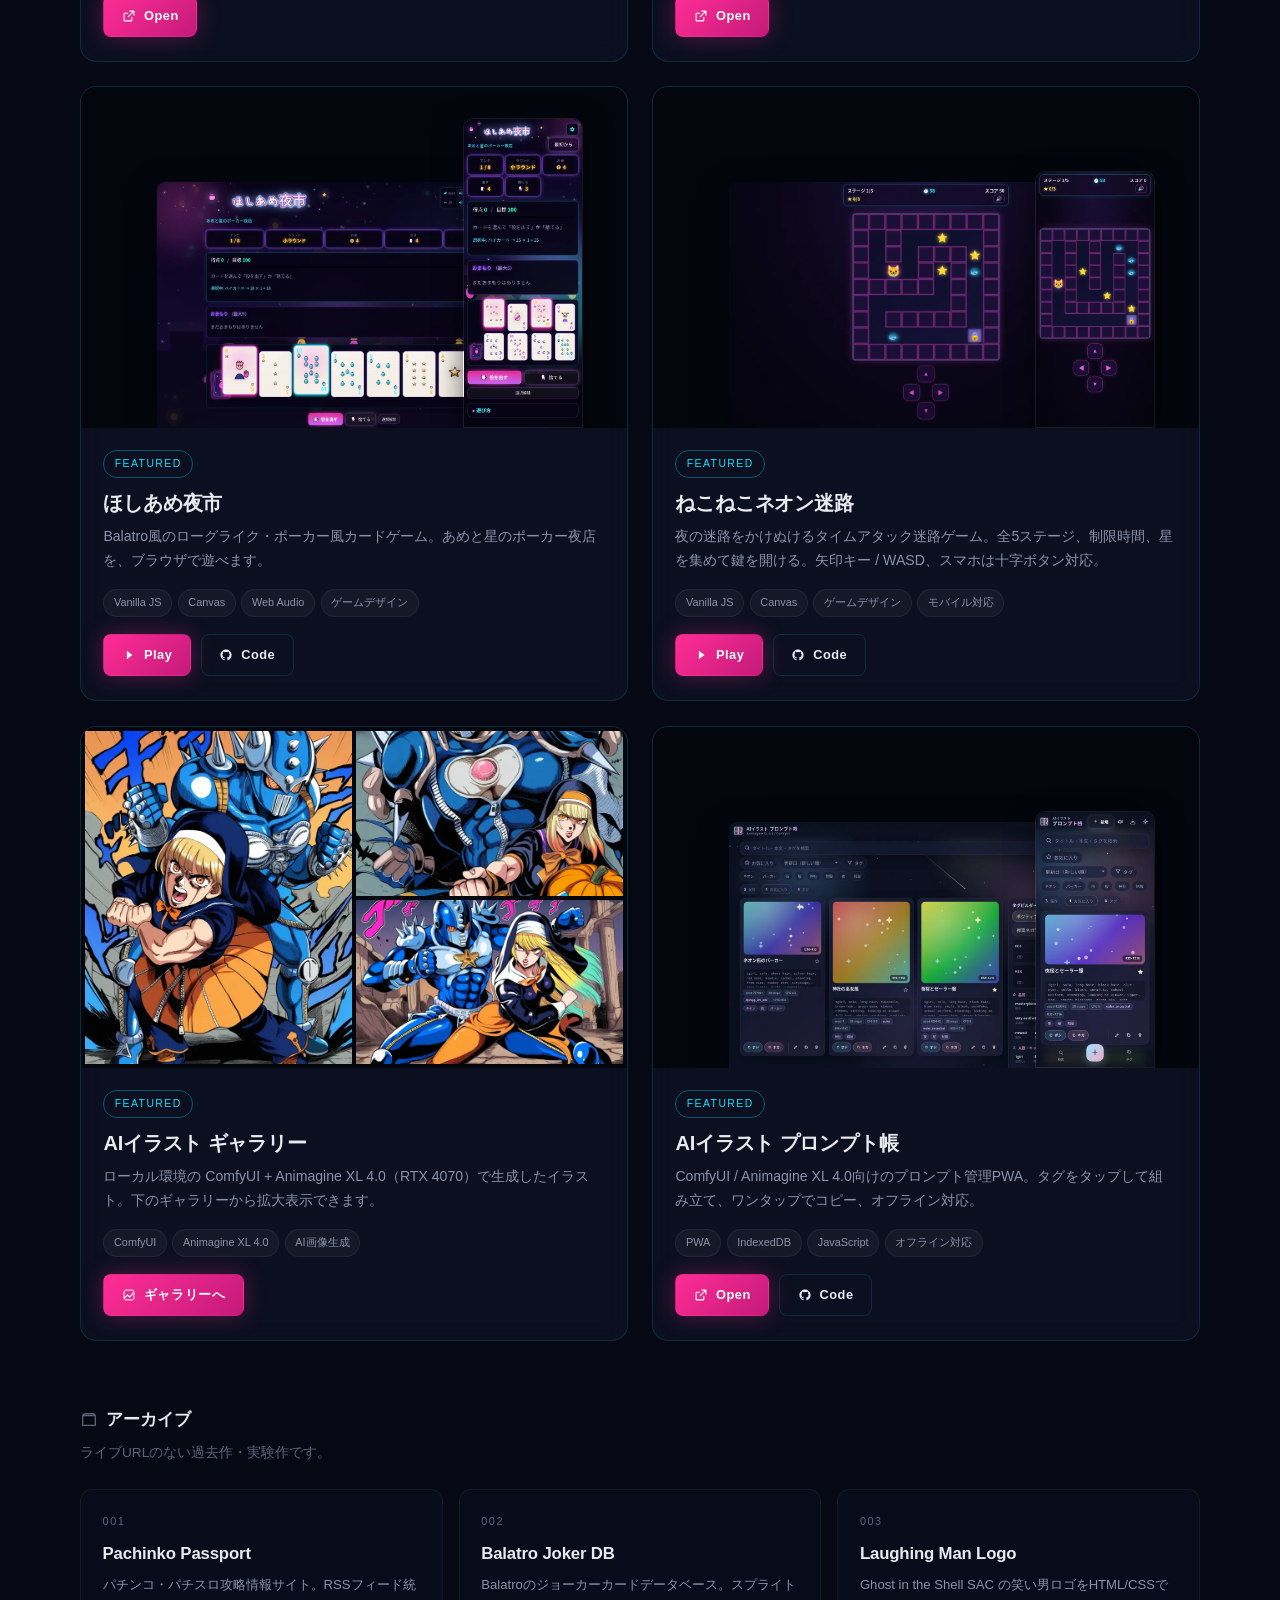
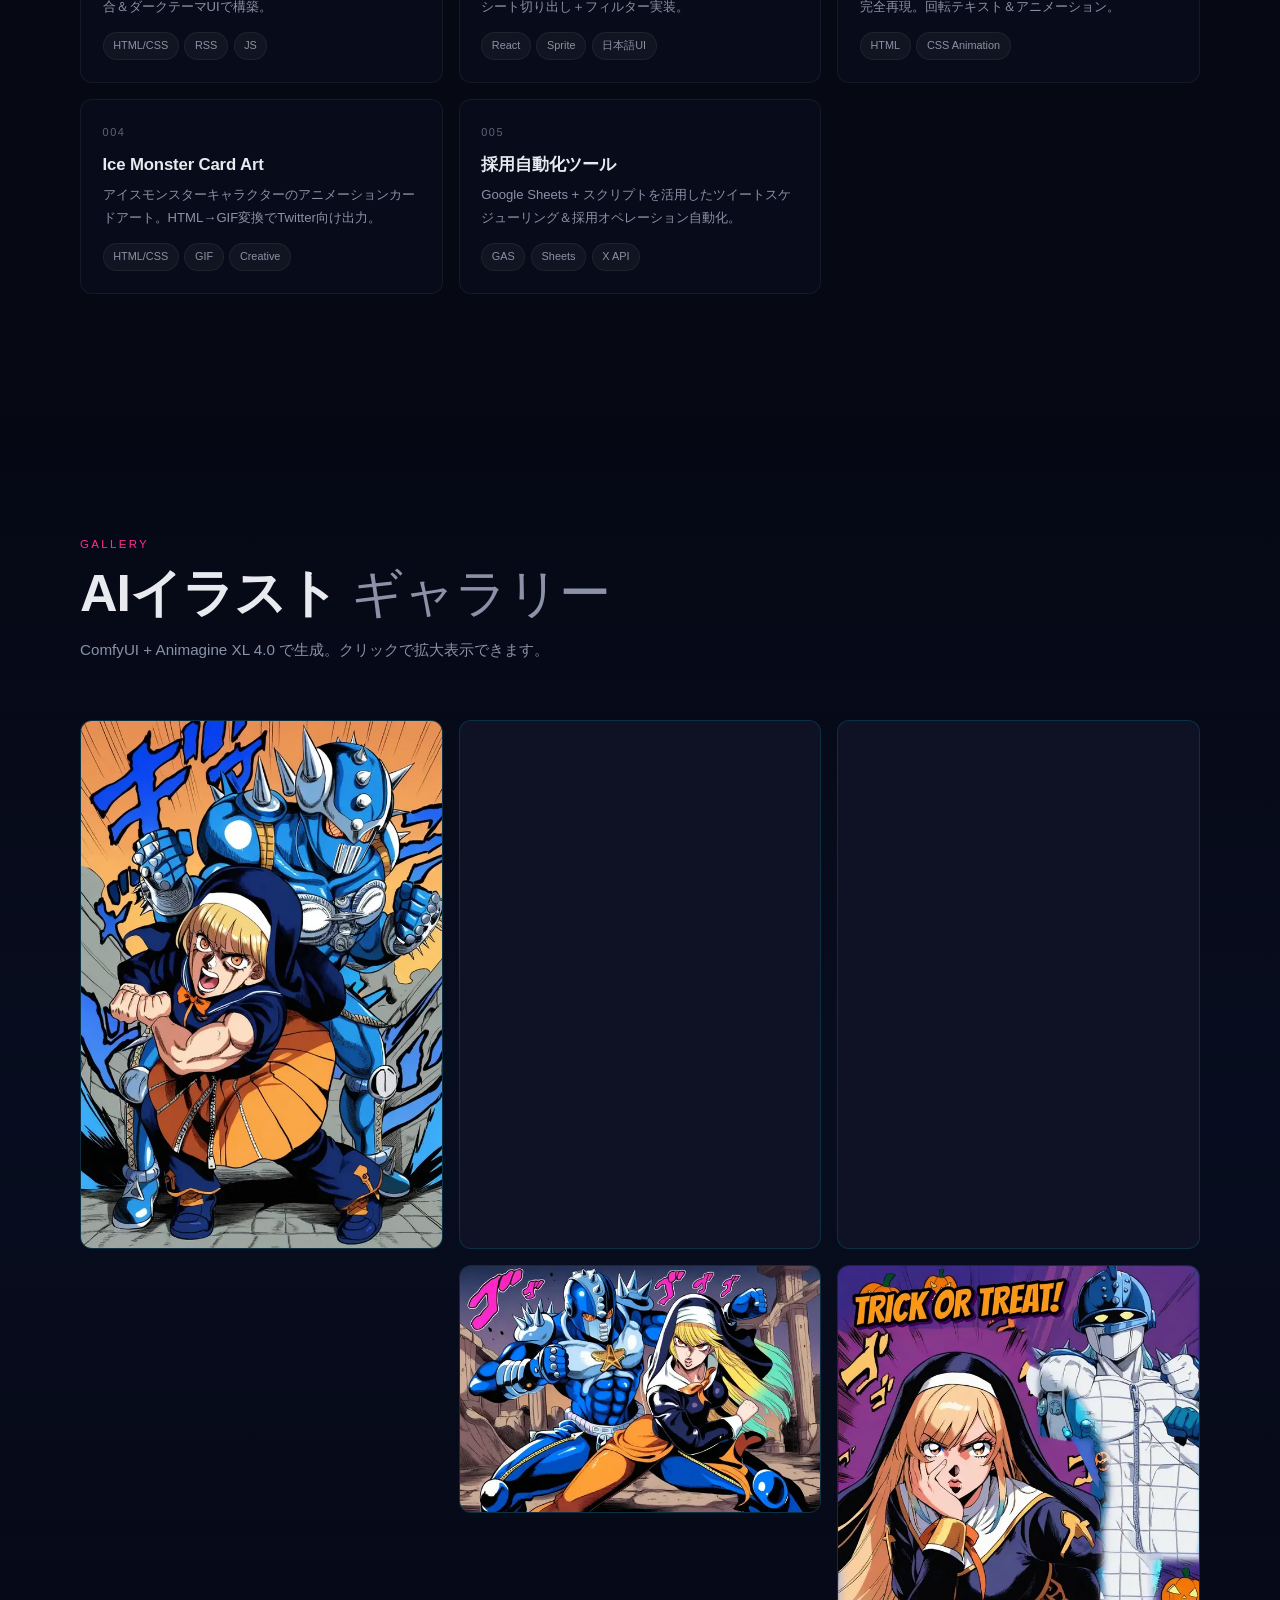
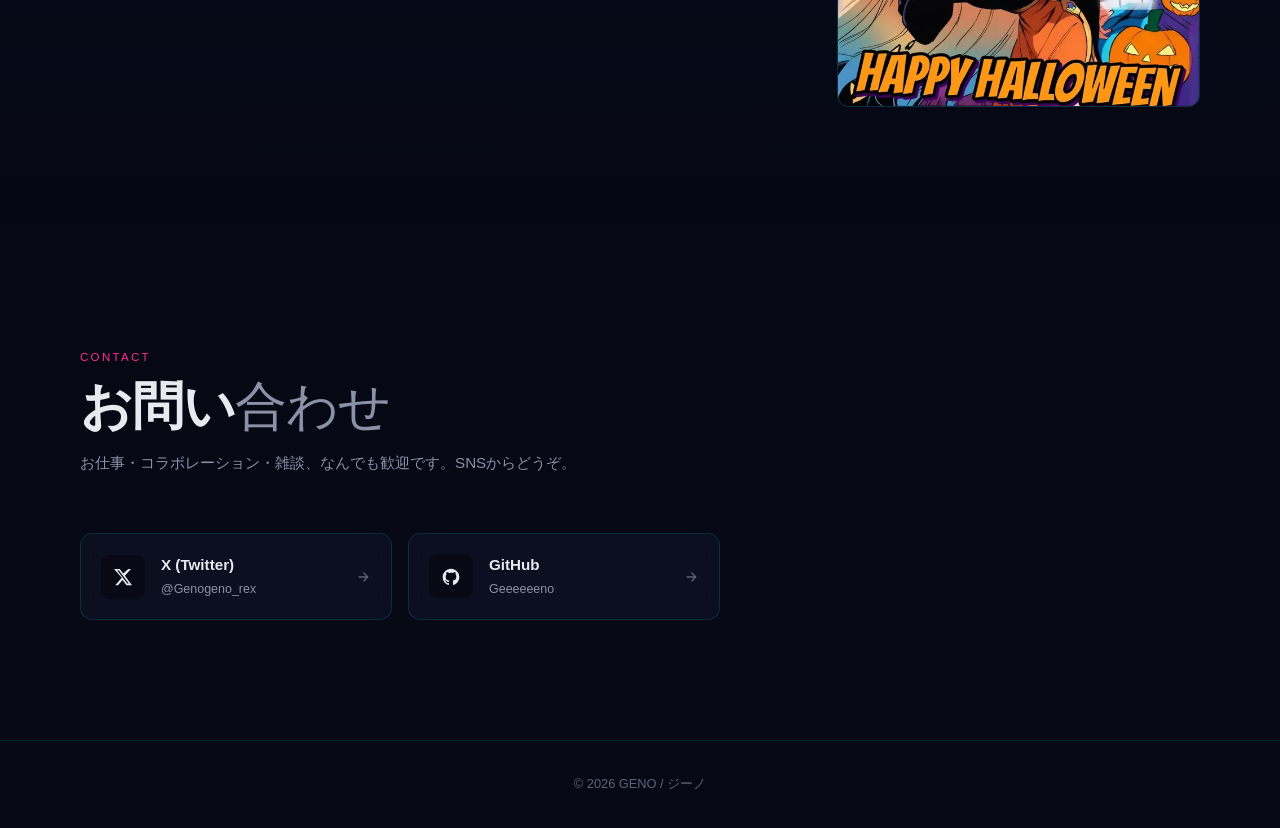
==== commit ce9c1624: "canonical / og:url をメインのVercel URLに変更" ====
--- a/index.html
+++ b/index.html
@@ -9,14 +9,14 @@
   <meta property="og:title" content="GENO / ジーノ — Portfolio">
   <meta property="og:description" content="Recruitment × Tech × Creative。採用・テクノロジー・クリエイティブで面白いものを作り続けるポートフォリオ。">
   <meta property="og:type" content="website">
-  <meta property="og:url" content="https://geeeeeeno.github.io/geno-portfolio/">
-  <meta property="og:image" content="https://geeeeeeno.github.io/geno-portfolio/assets/img/hoshiame-desktop.webp">
+  <meta property="og:url" content="https://geno-portfolio-site.vercel.app/">
+  <meta property="og:image" content="https://geno-portfolio-site.vercel.app/assets/img/hoshiame-desktop.webp">
   <meta property="og:image:width" content="1200">
   <meta property="og:image:height" content="750">
   <meta property="og:image:alt" content="ほしあめ夜市 — デスクトップ画面のスクリーンショット">
   <meta property="og:locale" content="ja_JP">
   <meta name="twitter:card" content="summary_large_image">
-  <link rel="canonical" href="https://geeeeeeno.github.io/geno-portfolio/">
+  <link rel="canonical" href="https://geno-portfolio-site.vercel.app/">
   <link rel="icon" href="assets/favicon.svg" type="image/svg+xml">
   <link rel="stylesheet" href="style.css">
 </head>
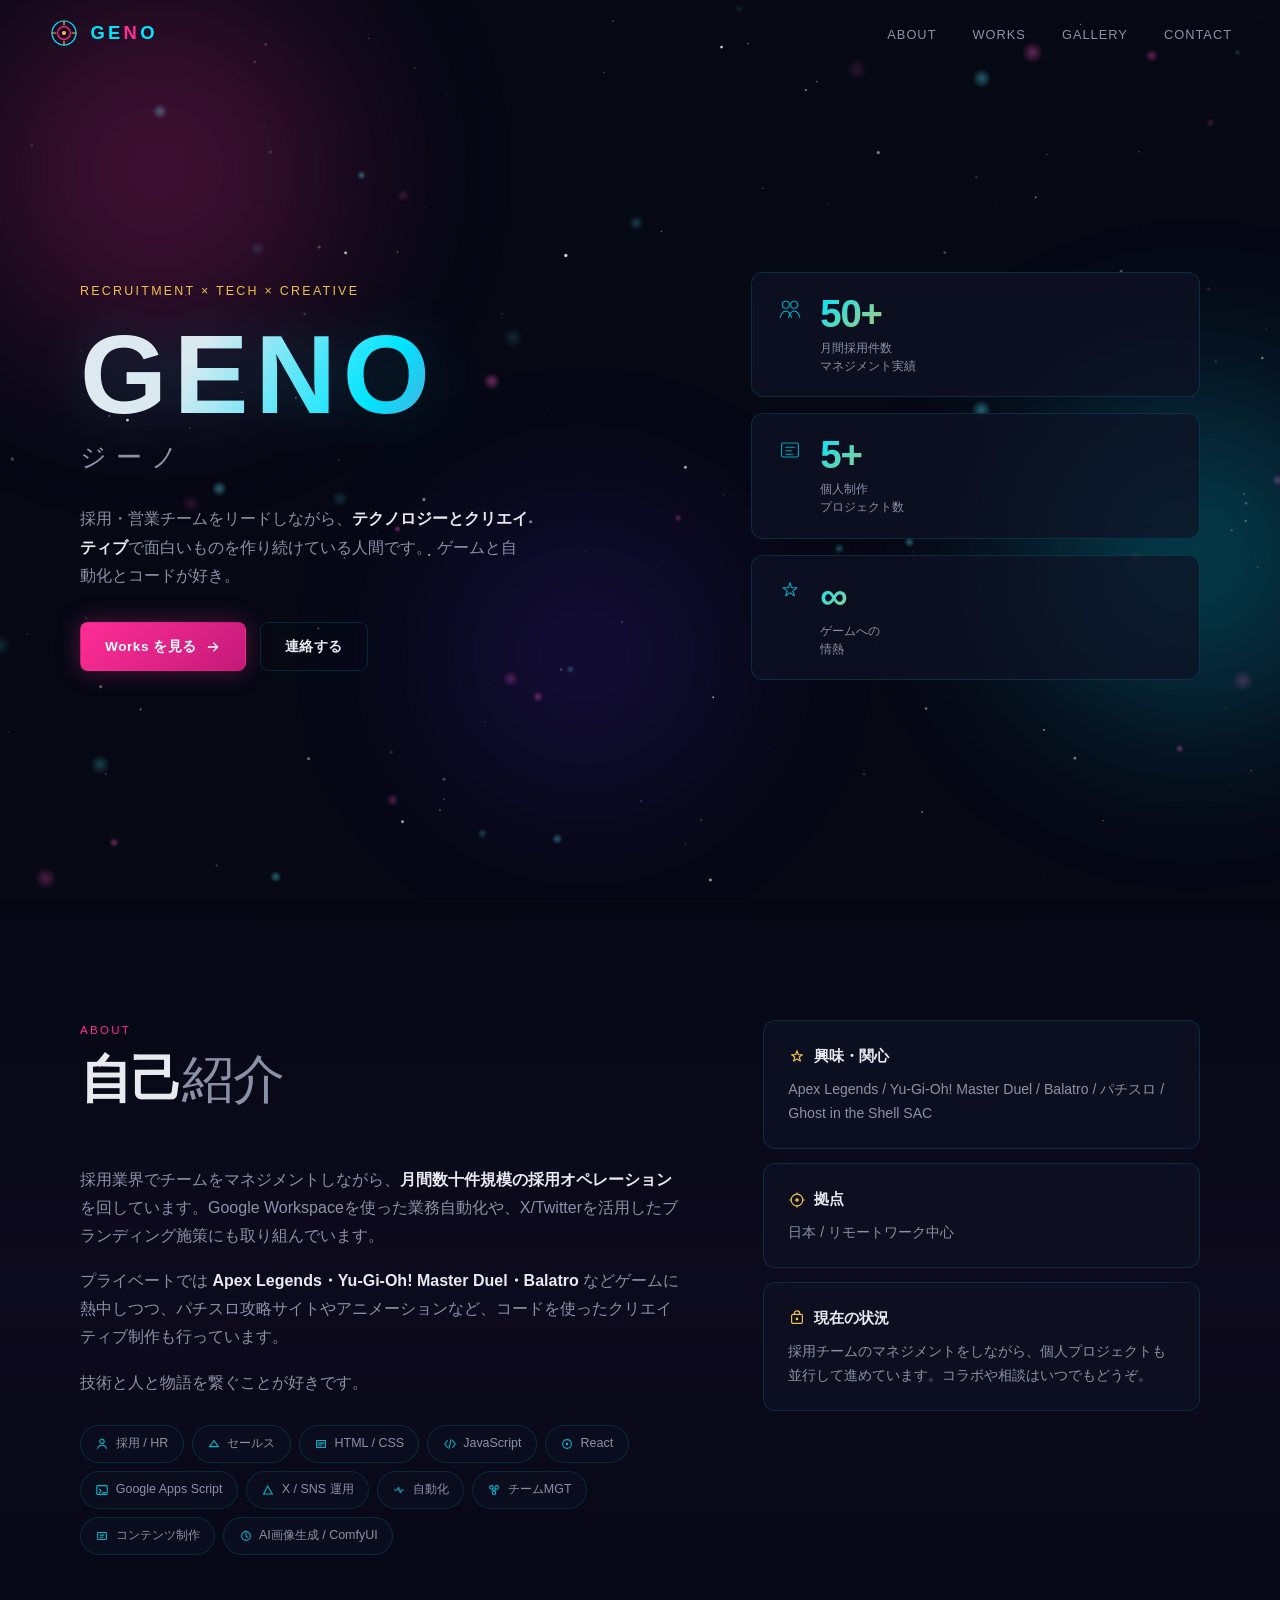
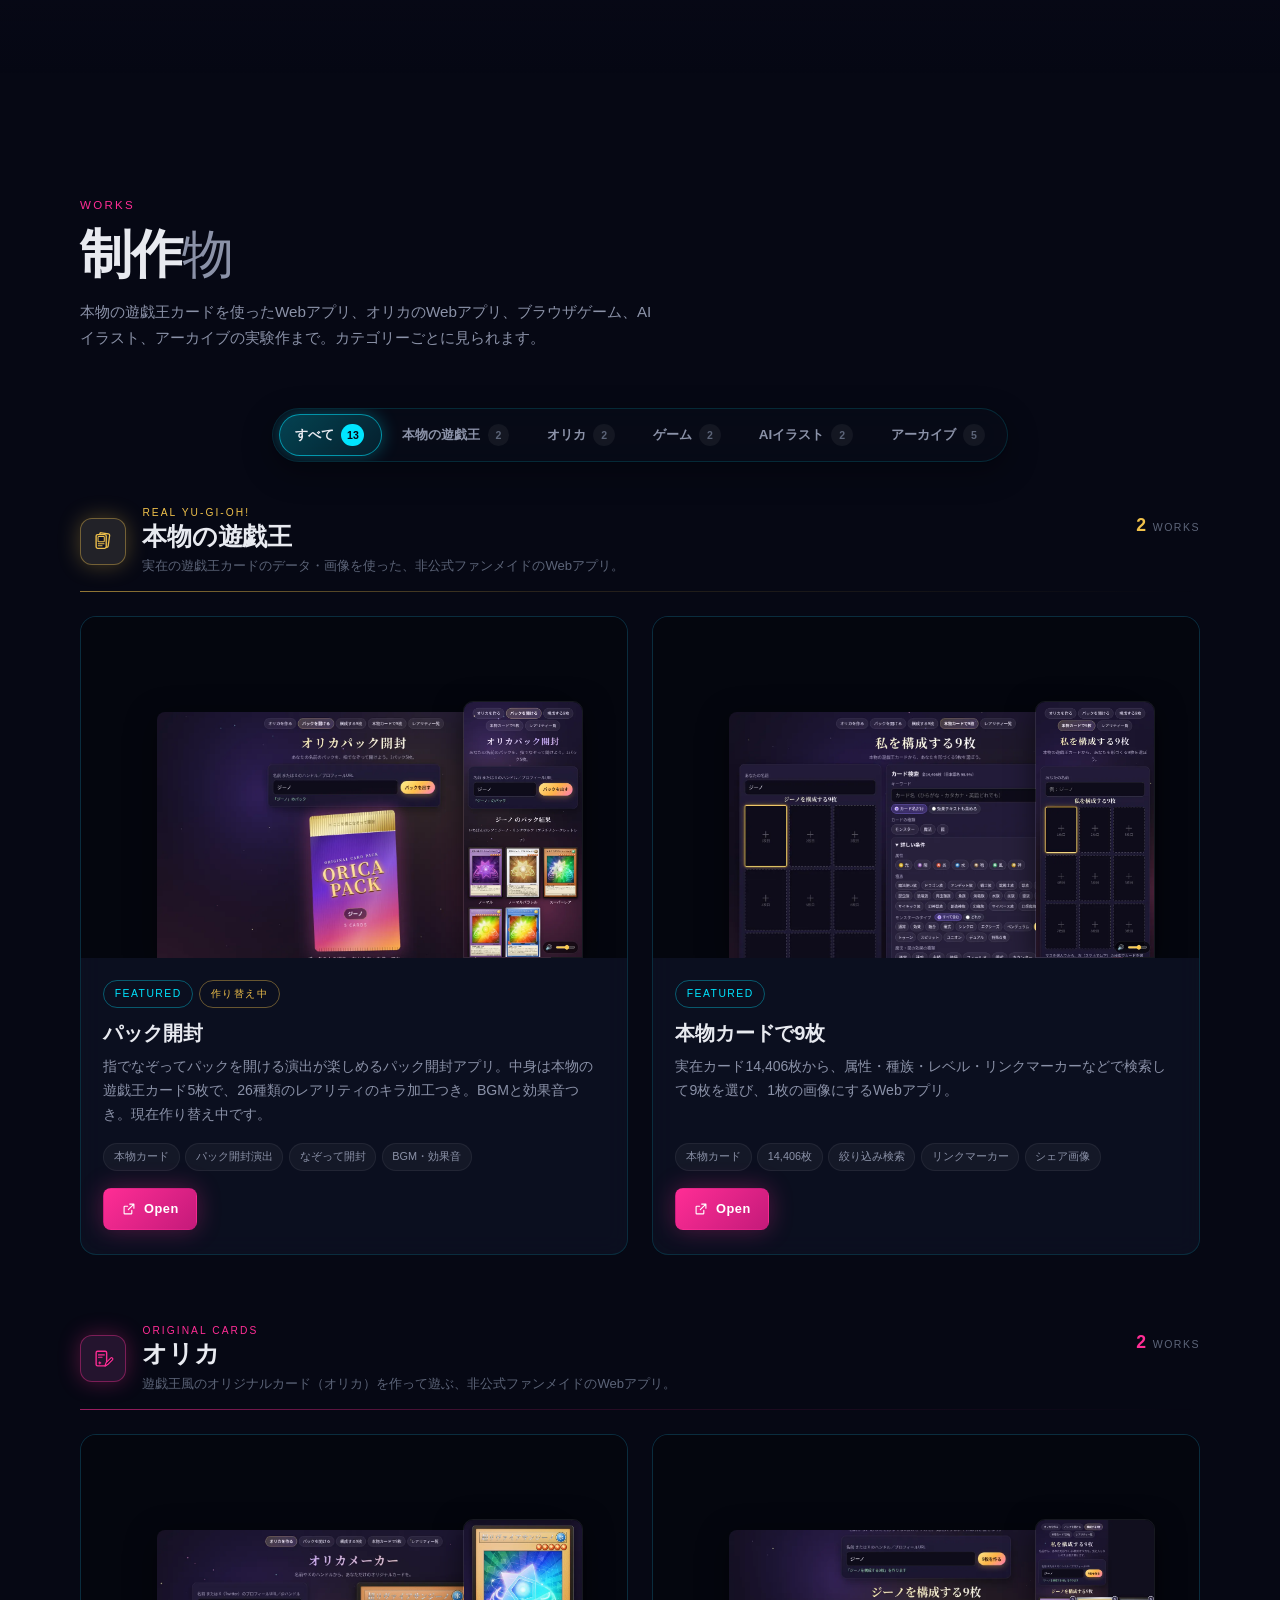
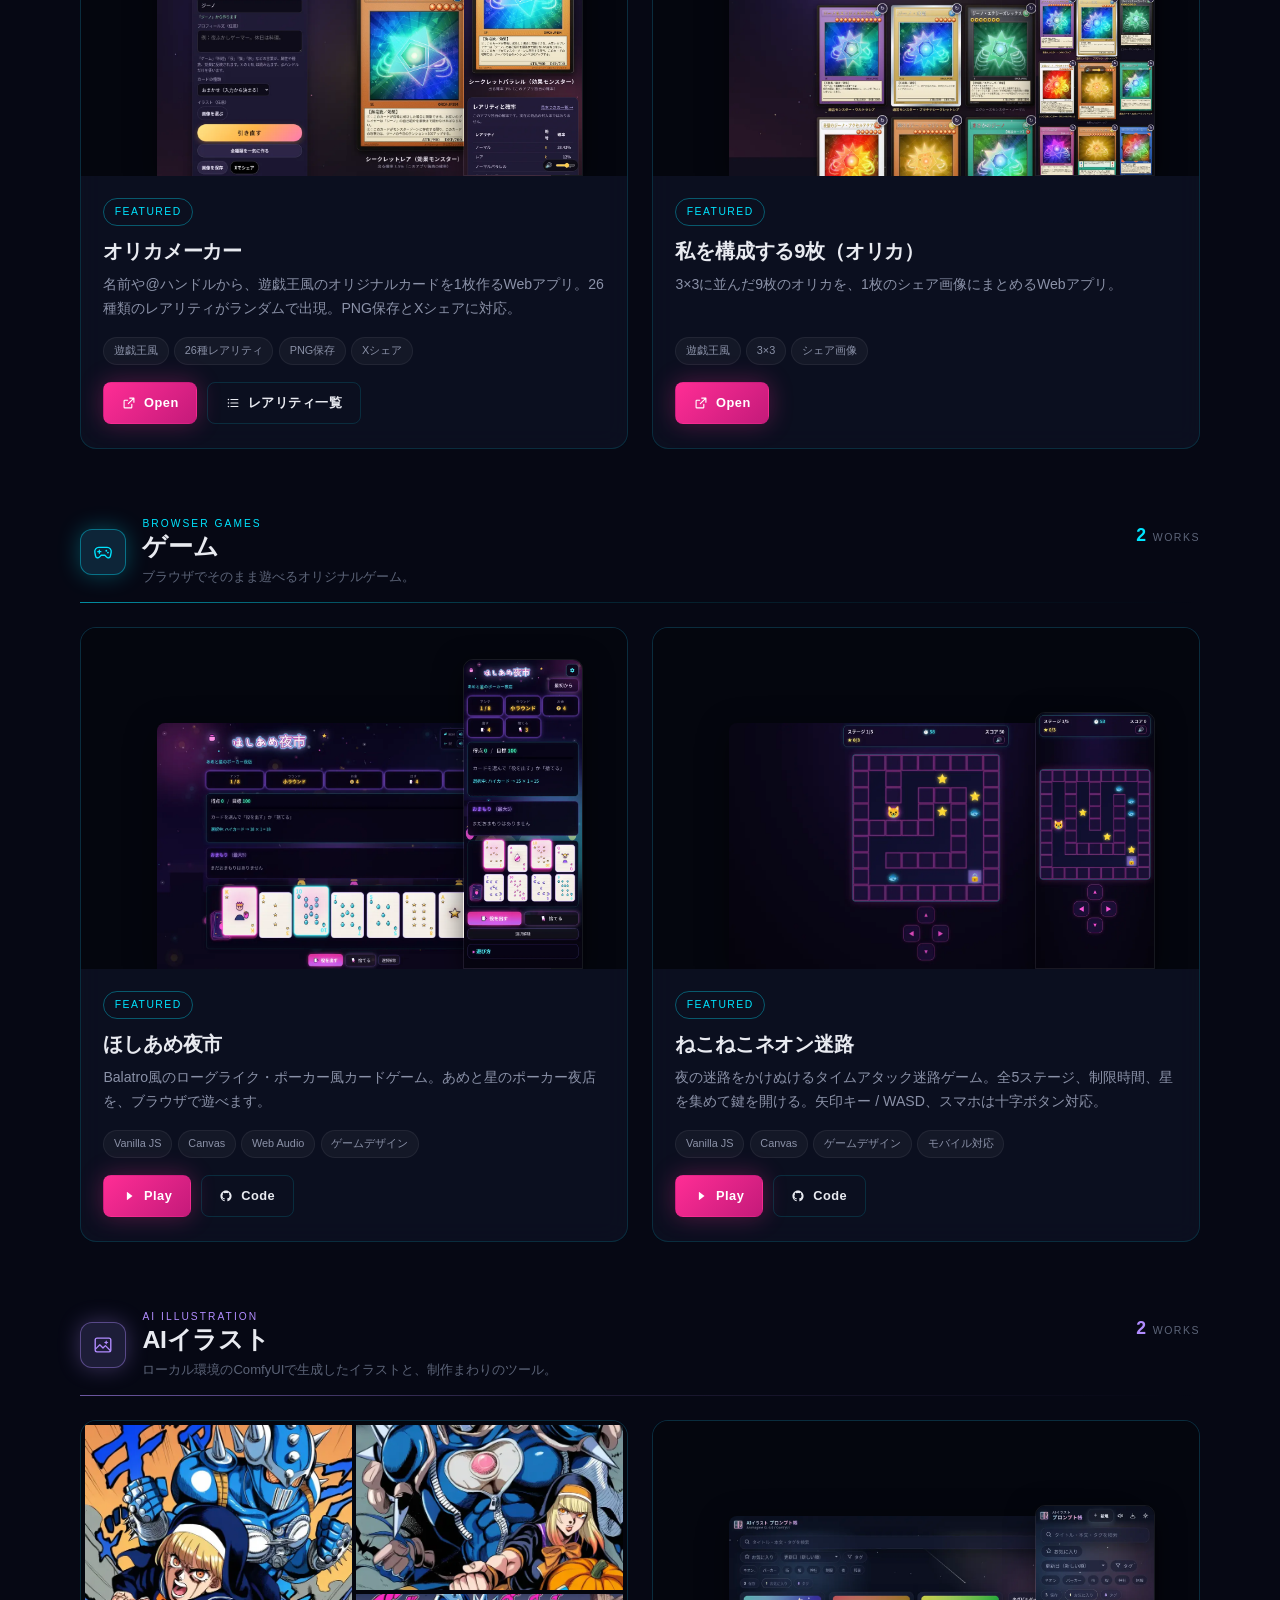
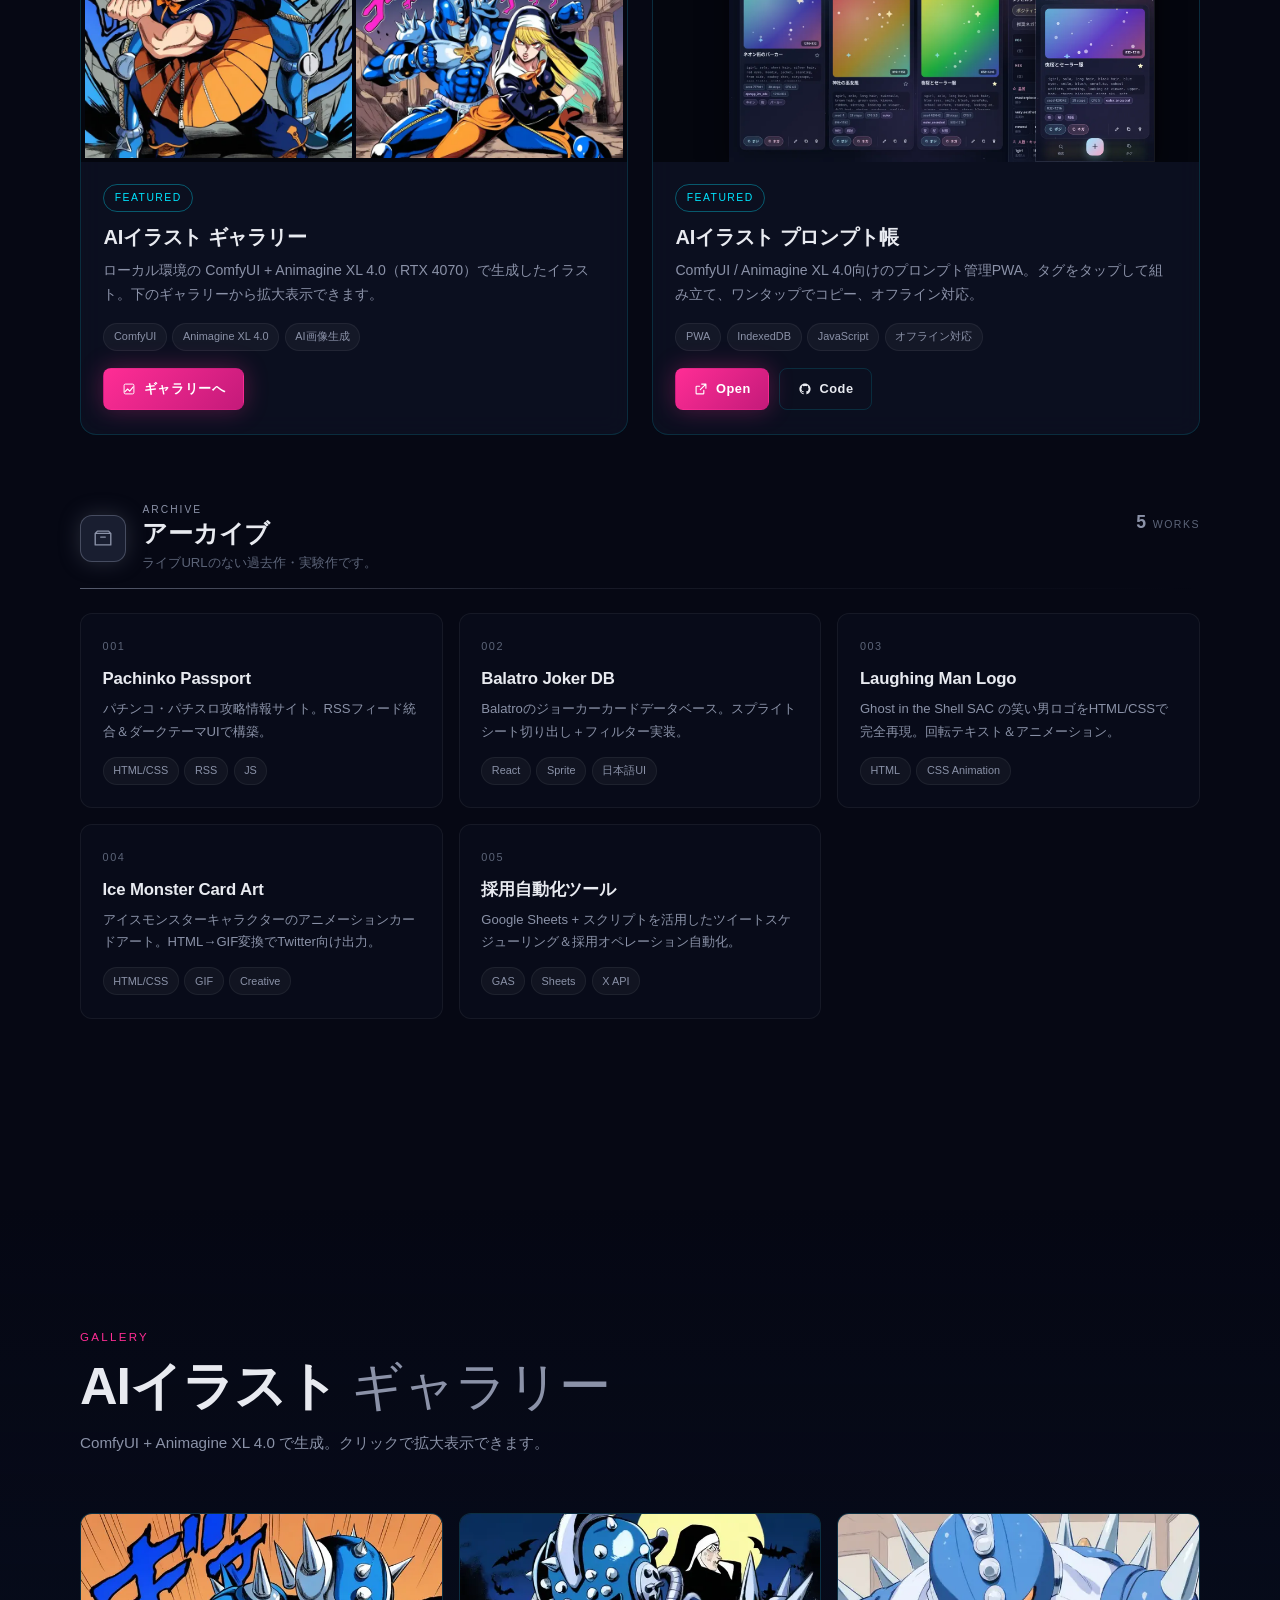
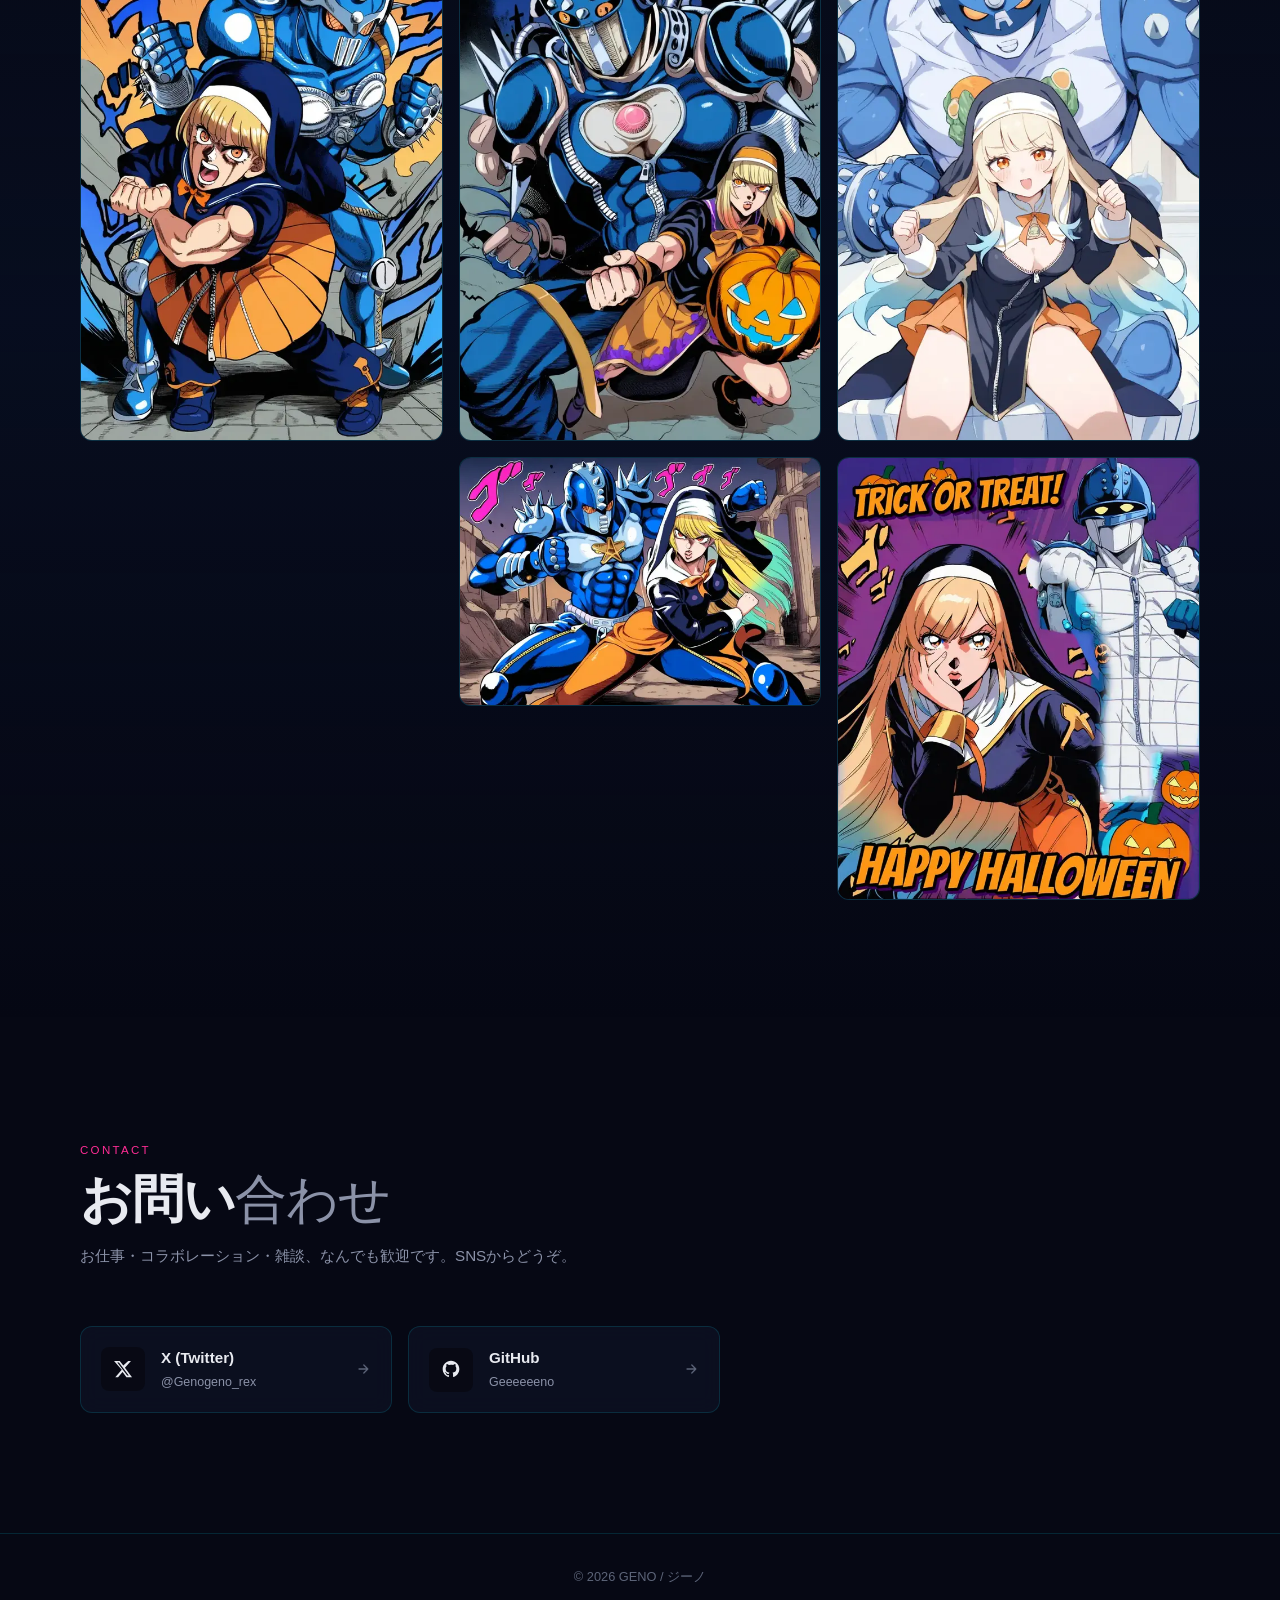
==== commit fea48ad0: "Worksをカテゴリー分け（本物の遊戯王 / オリカ / ゲーム / AIイラスト / アーカイブ）＋絞り込みタブ" ====
--- a/index.html
+++ b/index.html
@@ -227,385 +227,456 @@
         <header class="section-header reveal">
           <p class="section-tag">Works</p>
           <h2>制作<span>物</span></h2>
-          <p class="section-lead">遊戯王風のカードWebアプリやブラウザで遊べるゲームから、アーカイブの実験作まで。</p>
+          <p class="section-lead">本物の遊戯王カードを使ったWebアプリ、オリカのWebアプリ、ブラウザゲーム、AIイラスト、アーカイブの実験作まで。カテゴリーごとに見られます。</p>
         </header>
 
-        <!-- Featured -->
-        <div class="featured-grid">
-          <!-- パック開封（いちばんのお気に入り） -->
-          <article class="featured-card reveal tilt-card">
-            <div class="featured-media mockup-stack">
-              <img
-                class="mockup-desktop"
-                src="assets/img/orica-pack-desktop.webp"
-                width="1200"
-                height="750"
-                alt="パック開封 — デスクトップ画面のスクリーンショット"
-                loading="lazy"
-                decoding="async"
-              >
-              <img
-                class="mockup-mobile"
-                src="assets/img/orica-pack-mobile.webp"
-                width="420"
-                height="909"
-                alt="パック開封 — スマートフォン画面のスクリーンショット"
-                loading="lazy"
-                decoding="async"
-              >
-              <div class="featured-shine" aria-hidden="true"></div>
+        <!-- Category filter -->
+        <div class="works-filter reveal" role="group" aria-label="カテゴリーで絞り込み">
+          <div class="works-filter-track" id="works-filter">
+            <span class="works-filter-indicator" aria-hidden="true"></span>
+            <button type="button" class="filter-tab is-active" data-filter="all" aria-pressed="true" aria-controls="works-groups">すべて<span class="filter-count">13</span></button>
+            <button type="button" class="filter-tab" data-filter="real" data-cat="real" aria-pressed="false" aria-controls="works-groups">本物の遊戯王<span class="filter-count">2</span></button>
+            <button type="button" class="filter-tab" data-filter="orica" data-cat="orica" aria-pressed="false" aria-controls="works-groups">オリカ<span class="filter-count">2</span></button>
+            <button type="button" class="filter-tab" data-filter="game" data-cat="game" aria-pressed="false" aria-controls="works-groups">ゲーム<span class="filter-count">2</span></button>
+            <button type="button" class="filter-tab" data-filter="ai" data-cat="ai" aria-pressed="false" aria-controls="works-groups">AIイラスト<span class="filter-count">2</span></button>
+            <button type="button" class="filter-tab" data-filter="archive" data-cat="archive" aria-pressed="false" aria-controls="works-groups">アーカイブ<span class="filter-count">5</span></button>
+          </div>
+        </div>
+        <p class="works-filter-status visually-hidden" id="works-filter-status" aria-live="polite"></p>
+
+        <div class="works-groups" id="works-groups">
+          <!-- 本物の遊戯王 -->
+          <section class="work-group" data-cat="real" aria-labelledby="cat-real">
+            <header class="work-group-head reveal">
+              <span class="work-group-icon"><svg viewBox="0 0 24 24" width="22" height="22" aria-hidden="true"><rect x="7.5" y="3.5" width="11" height="15" rx="1.6" fill="none" stroke="currentColor" stroke-width="1.4" transform="rotate(8 13 11)"/><rect x="4.5" y="5" width="11" height="15" rx="1.6" fill="var(--bg-card-solid)" stroke="currentColor" stroke-width="1.5"/><rect x="6.6" y="7.2" width="6.8" height="5.6" rx=".6" fill="none" stroke="currentColor" stroke-width="1.1"/><path d="M6.8 15h6.4M6.8 17.2h4.2" stroke="currentColor" stroke-width="1.1" stroke-linecap="round"/></svg></span>
+              <div class="work-group-text">
+                <p class="work-group-en">Real Yu-Gi-Oh!</p>
+                <h3 class="work-group-title" id="cat-real">本物の遊戯王</h3>
+                <p class="work-group-note">実在の遊戯王カードのデータ・画像を使った、非公式ファンメイドのWebアプリ。</p>
+              </div>
+              <p class="work-group-count"><span>2</span> works</p>
+            </header>
+            <div class="featured-grid">
+            <!-- パック開封（いちばんのお気に入り） -->
+            <article class="featured-card reveal tilt-card">
+              <div class="featured-media mockup-stack">
+                <img
+                  class="mockup-desktop"
+                  src="assets/img/orica-pack-desktop.webp"
+                  width="1200"
+                  height="750"
+                  alt="パック開封 — デスクトップ画面のスクリーンショット"
+                  loading="lazy"
+                  decoding="async"
+                >
+                <img
+                  class="mockup-mobile"
+                  src="assets/img/orica-pack-mobile.webp"
+                  width="420"
+                  height="909"
+                  alt="パック開封 — スマートフォン画面のスクリーンショット"
+                  loading="lazy"
+                  decoding="async"
+                >
+                <div class="featured-shine" aria-hidden="true"></div>
+              </div>
+              <div class="featured-body">
+                <div class="work-badges"><p class="work-badge">Featured</p><p class="work-badge work-badge--wip">作り替え中</p></div>
+                <h3 class="work-title">パック開封</h3>
+                <p class="work-desc">指でなぞってパックを開ける演出が楽しめるパック開封アプリ。中身は本物の遊戯王カード5枚で、26種類のレアリティのキラ加工つき。BGMと効果音つき。現在作り替え中です。</p>
+                <ul class="work-tags">
+                  <li>本物カード</li>
+                  <li>パック開封演出</li>
+                  <li>なぞって開封</li>
+                  <li>BGM・効果音</li>
+                </ul>
+                <div class="work-links">
+                  <a href="https://orica-pack.vercel.app/" target="_blank" rel="noopener" class="btn btn-primary btn-sm">
+                    <svg viewBox="0 0 20 20" width="14" height="14" aria-hidden="true"><path d="M11 3h6v6M17 3l-8 8M14 12v4a1 1 0 01-1 1H4a1 1 0 01-1-1V7a1 1 0 011-1h4" fill="none" stroke="currentColor" stroke-width="1.6" stroke-linecap="round" stroke-linejoin="round"/></svg>
+                    Open
+                  </a>
+                </div>
+              </div>
+            </article>
+            <!-- 本物カードで9枚 -->
+            <article class="featured-card reveal tilt-card" style="--delay:0.1s">
+              <div class="featured-media mockup-stack">
+                <img
+                  class="mockup-desktop"
+                  src="assets/img/orica-real9-desktop.webp"
+                  width="1200"
+                  height="750"
+                  alt="本物カードで9枚 — デスクトップ画面のスクリーンショット"
+                  loading="lazy"
+                  decoding="async"
+                >
+                <img
+                  class="mockup-mobile"
+                  src="assets/img/orica-real9-mobile.webp"
+                  width="420"
+                  height="909"
+                  alt="本物カードで9枚 — スマートフォン画面のスクリーンショット"
+                  loading="lazy"
+                  decoding="async"
+                >
+                <div class="featured-shine" aria-hidden="true"></div>
+              </div>
+              <div class="featured-body">
+                <p class="work-badge">Featured</p>
+                <h3 class="work-title">本物カードで9枚</h3>
+                <p class="work-desc">実在カード14,406枚から、属性・種族・レベル・リンクマーカーなどで検索して9枚を選び、1枚の画像にするWebアプリ。</p>
+                <ul class="work-tags">
+                  <li>本物カード</li>
+                  <li>14,406枚</li>
+                  <li>絞り込み検索</li>
+                  <li>リンクマーカー</li>
+                  <li>シェア画像</li>
+                </ul>
+                <div class="work-links">
+                  <a href="https://orica-real9.vercel.app/" target="_blank" rel="noopener" class="btn btn-primary btn-sm">
+                    <svg viewBox="0 0 20 20" width="14" height="14" aria-hidden="true"><path d="M11 3h6v6M17 3l-8 8M14 12v4a1 1 0 01-1 1H4a1 1 0 01-1-1V7a1 1 0 011-1h4" fill="none" stroke="currentColor" stroke-width="1.6" stroke-linecap="round" stroke-linejoin="round"/></svg>
+                    Open
+                  </a>
+                </div>
+              </div>
+            </article>
             </div>
-            <div class="featured-body">
-              <div class="work-badges"><p class="work-badge">Featured</p><p class="work-badge work-badge--wip">作り替え中</p></div>
-              <h3 class="work-title">パック開封</h3>
-              <p class="work-desc">指でなぞってパックを開ける演出が楽しめる、遊戯王風オリカのパック開封アプリ。BGMと効果音つき。現在作り替え中です。</p>
-              <ul class="work-tags">
-                <li>遊戯王風</li>
-                <li>パック開封演出</li>
-                <li>なぞって開封</li>
-                <li>BGM・効果音</li>
-              </ul>
-              <div class="work-links">
-                <a href="https://orica-pack.vercel.app/" target="_blank" rel="noopener" class="btn btn-primary btn-sm">
-                  <svg viewBox="0 0 20 20" width="14" height="14" aria-hidden="true"><path d="M11 3h6v6M17 3l-8 8M14 12v4a1 1 0 01-1 1H4a1 1 0 01-1-1V7a1 1 0 011-1h4" fill="none" stroke="currentColor" stroke-width="1.6" stroke-linecap="round" stroke-linejoin="round"/></svg>
-                  Open
-                </a>
-              </div>
+          </section>
+
+          <!-- オリカ -->
+          <section class="work-group" data-cat="orica" aria-labelledby="cat-orica">
+            <header class="work-group-head reveal">
+              <span class="work-group-icon"><svg viewBox="0 0 24 24" width="22" height="22" aria-hidden="true"><rect x="4.5" y="3.5" width="11.5" height="16" rx="1.6" fill="none" stroke="currentColor" stroke-width="1.5"/><path d="M7 7.5h6.5M7 10h4" stroke="currentColor" stroke-width="1.1" stroke-linecap="round"/><path d="M14.2 19.6l1-3.4 5.2-5.2a1.3 1.3 0 011.9 1.9l-5.2 5.2z" fill="var(--bg-card-solid)" stroke="currentColor" stroke-width="1.3" stroke-linejoin="round"/><path d="M8.5 14.2l.7 1.4 1.4.7-1.4.7-.7 1.4-.7-1.4-1.4-.7 1.4-.7z" fill="currentColor"/></svg></span>
+              <div class="work-group-text">
+                <p class="work-group-en">Original Cards</p>
+                <h3 class="work-group-title" id="cat-orica">オリカ</h3>
+                <p class="work-group-note">遊戯王風のオリジナルカード（オリカ）を作って遊ぶ、非公式ファンメイドのWebアプリ。</p>
+              </div>
+              <p class="work-group-count"><span>2</span> works</p>
+            </header>
+            <div class="featured-grid">
+            <!-- オリカメーカー -->
+            <article class="featured-card reveal tilt-card">
+              <div class="featured-media mockup-stack">
+                <img
+                  class="mockup-desktop"
+                  src="assets/img/orica-maker-desktop.webp"
+                  width="1200"
+                  height="750"
+                  alt="オリカメーカー — デスクトップ画面のスクリーンショット"
+                  loading="lazy"
+                  decoding="async"
+                >
+                <img
+                  class="mockup-mobile"
+                  src="assets/img/orica-maker-mobile.webp"
+                  width="420"
+                  height="909"
+                  alt="オリカメーカー — スマートフォン画面のスクリーンショット"
+                  loading="lazy"
+                  decoding="async"
+                >
+                <div class="featured-shine" aria-hidden="true"></div>
+              </div>
+              <div class="featured-body">
+                <p class="work-badge">Featured</p>
+                <h3 class="work-title">オリカメーカー</h3>
+                <p class="work-desc">名前や@ハンドルから、遊戯王風のオリジナルカードを1枚作るWebアプリ。26種類のレアリティがランダムで出現。PNG保存とXシェアに対応。</p>
+                <ul class="work-tags">
+                  <li>遊戯王風</li>
+                  <li>26種レアリティ</li>
+                  <li>PNG保存</li>
+                  <li>Xシェア</li>
+                </ul>
+                <div class="work-links">
+                  <a href="https://orica-maker.vercel.app/" target="_blank" rel="noopener" class="btn btn-primary btn-sm">
+                    <svg viewBox="0 0 20 20" width="14" height="14" aria-hidden="true"><path d="M11 3h6v6M17 3l-8 8M14 12v4a1 1 0 01-1 1H4a1 1 0 01-1-1V7a1 1 0 011-1h4" fill="none" stroke="currentColor" stroke-width="1.6" stroke-linecap="round" stroke-linejoin="round"/></svg>
+                    Open
+                  </a>
+                  <a href="https://orica-maker.vercel.app/rarities.html" target="_blank" rel="noopener" class="btn btn-outline btn-sm">
+                    <svg viewBox="0 0 20 20" width="14" height="14" aria-hidden="true"><path d="M7 5h10M7 10h10M7 15h10" fill="none" stroke="currentColor" stroke-width="1.6" stroke-linecap="round"/><circle cx="3.5" cy="5" r="1.1" fill="currentColor"/><circle cx="3.5" cy="10" r="1.1" fill="currentColor"/><circle cx="3.5" cy="15" r="1.1" fill="currentColor"/></svg>
+                    レアリティ一覧
+                  </a>
+                </div>
+              </div>
+            </article>
+            <!-- 私を構成する9枚（オリカ） -->
+            <article class="featured-card reveal tilt-card" style="--delay:0.1s">
+              <div class="featured-media mockup-stack">
+                <img
+                  class="mockup-desktop"
+                  src="assets/img/orica-9-desktop.webp"
+                  width="1200"
+                  height="750"
+                  alt="私を構成する9枚（オリカ） — デスクトップ画面のスクリーンショット"
+                  loading="lazy"
+                  decoding="async"
+                >
+                <img
+                  class="mockup-mobile"
+                  src="assets/img/orica-9-mobile.webp"
+                  width="420"
+                  height="909"
+                  alt="私を構成する9枚（オリカ） — スマートフォン画面のスクリーンショット"
+                  loading="lazy"
+                  decoding="async"
+                >
+                <div class="featured-shine" aria-hidden="true"></div>
+              </div>
+              <div class="featured-body">
+                <p class="work-badge">Featured</p>
+                <h3 class="work-title">私を構成する9枚（オリカ）</h3>
+                <p class="work-desc">3×3に並んだ9枚のオリカを、1枚のシェア画像にまとめるWebアプリ。</p>
+                <ul class="work-tags">
+                  <li>遊戯王風</li>
+                  <li>3×3</li>
+                  <li>シェア画像</li>
+                </ul>
+                <div class="work-links">
+                  <a href="https://orica-9.vercel.app/" target="_blank" rel="noopener" class="btn btn-primary btn-sm">
+                    <svg viewBox="0 0 20 20" width="14" height="14" aria-hidden="true"><path d="M11 3h6v6M17 3l-8 8M14 12v4a1 1 0 01-1 1H4a1 1 0 01-1-1V7a1 1 0 011-1h4" fill="none" stroke="currentColor" stroke-width="1.6" stroke-linecap="round" stroke-linejoin="round"/></svg>
+                    Open
+                  </a>
+                </div>
+              </div>
+            </article>
             </div>
-          </article>
-
-          <!-- オリカメーカー -->
-          <article class="featured-card reveal tilt-card" style="--delay:0.1s">
-            <div class="featured-media mockup-stack">
-              <img
-                class="mockup-desktop"
-                src="assets/img/orica-maker-desktop.webp"
-                width="1200"
-                height="750"
-                alt="オリカメーカー — デスクトップ画面のスクリーンショット"
-                loading="lazy"
-                decoding="async"
-              >
-              <img
-                class="mockup-mobile"
-                src="assets/img/orica-maker-mobile.webp"
-                width="420"
-                height="909"
-                alt="オリカメーカー — スマートフォン画面のスクリーンショット"
-                loading="lazy"
-                decoding="async"
-              >
-              <div class="featured-shine" aria-hidden="true"></div>
+          </section>
+
+          <!-- ゲーム -->
+          <section class="work-group" data-cat="game" aria-labelledby="cat-game">
+            <header class="work-group-head reveal">
+              <span class="work-group-icon"><svg viewBox="0 0 24 24" width="22" height="22" aria-hidden="true"><path d="M7.5 7h9a4.5 4.5 0 014.4 5.4l-.8 4a2.4 2.4 0 01-4.1 1.2L14 15.5h-4l-2 2.1a2.4 2.4 0 01-4.1-1.2l-.8-4A4.5 4.5 0 017.5 7z" fill="none" stroke="currentColor" stroke-width="1.5" stroke-linejoin="round"/><path d="M8 10v3.4M6.3 11.7h3.4" stroke="currentColor" stroke-width="1.4" stroke-linecap="round"/><circle cx="15.6" cy="10.6" r="1" fill="currentColor"/><circle cx="17.4" cy="12.6" r="1" fill="currentColor"/></svg></span>
+              <div class="work-group-text">
+                <p class="work-group-en">Browser Games</p>
+                <h3 class="work-group-title" id="cat-game">ゲーム</h3>
+                <p class="work-group-note">ブラウザでそのまま遊べるオリジナルゲーム。</p>
+              </div>
+              <p class="work-group-count"><span>2</span> works</p>
+            </header>
+            <div class="featured-grid">
+            <!-- ほしあめ夜市 -->
+            <article class="featured-card reveal tilt-card">
+              <div class="featured-media mockup-stack">
+                <img
+                  class="mockup-desktop"
+                  src="assets/img/hoshiame-desktop.webp"
+                  width="1200"
+                  height="750"
+                  alt="ほしあめ夜市 — デスクトップ画面のスクリーンショット"
+                  loading="lazy"
+                  decoding="async"
+                >
+                <img
+                  class="mockup-mobile"
+                  src="assets/img/hoshiame-mobile.webp"
+                  width="420"
+                  height="1097"
+                  alt="ほしあめ夜市 — スマートフォン画面のスクリーンショット"
+                  loading="lazy"
+                  decoding="async"
+                >
+                <div class="featured-shine" aria-hidden="true"></div>
+              </div>
+              <div class="featured-body">
+                <p class="work-badge">Featured</p>
+                <h3 class="work-title">ほしあめ夜市</h3>
+                <p class="work-desc">Balatro風のローグライク・ポーカー風カードゲーム。あめと星のポーカー夜店を、ブラウザで遊べます。</p>
+                <ul class="work-tags">
+                  <li>Vanilla JS</li>
+                  <li>Canvas</li>
+                  <li>Web Audio</li>
+                  <li>ゲームデザイン</li>
+                </ul>
+                <div class="work-links">
+                  <a href="https://hoshiame-yoichi.vercel.app/" target="_blank" rel="noopener" class="btn btn-primary btn-sm">
+                    <svg viewBox="0 0 20 20" width="14" height="14" aria-hidden="true"><path d="M7 4l8 6-8 6V4z" fill="currentColor"/></svg>
+                    Play
+                  </a>
+                  <a href="https://github.com/Geeeeeeno/hoshiame-yoichi" target="_blank" rel="noopener" class="btn btn-outline btn-sm">
+                    <svg viewBox="0 0 20 20" width="14" height="14" aria-hidden="true"><path fill="currentColor" d="M10 2C5.58 2 2 5.58 2 10c0 3.54 2.29 6.53 5.47 7.59.4.07.55-.17.55-.38 0-.19-.01-.82-.01-1.49-2.01.37-2.53-.49-2.69-.94-.09-.23-.48-.94-.82-1.13-.28-.15-.68-.52-.01-.53.63-.01 1.08.58 1.23.82.72 1.21 1.87.87 2.33.66.07-.52.28-.87.51-1.07-1.78-.2-3.64-.89-3.64-3.95 0-.87.31-1.59.82-2.15-.08-.2-.36-1.02.08-2.12 0 0 .67-.21 2.2.82A7.65 7.65 0 0110 5.8c.68 0 1.36.09 2 .27 1.53-1.04 2.2-.82 2.2-.82.44 1.1.16 1.92.08 2.12.51.56.82 1.27.82 2.15 0 3.07-1.87 3.75-3.65 3.95.29.25.54.73.54 1.48 0 1.07-.01 1.93-.01 2.19 0 .21.15.46.55.38A8.01 8.01 0 0018 10c0-4.42-3.58-8-8-8z"/></svg>
+                    Code
+                  </a>
+                </div>
+              </div>
+            </article>
+            <!-- ねこねこネオン迷路 -->
+            <article class="featured-card reveal tilt-card" style="--delay:0.1s">
+              <div class="featured-media mockup-stack">
+                <img
+                  class="mockup-desktop"
+                  src="assets/img/maze-desktop.webp"
+                  width="1200"
+                  height="750"
+                  alt="ねこねこネオン迷路 — デスクトップ画面のスクリーンショット"
+                  loading="lazy"
+                  decoding="async"
+                >
+                <img
+                  class="mockup-mobile"
+                  src="assets/img/maze-mobile.webp"
+                  width="420"
+                  height="909"
+                  alt="ねこねこネオン迷路 — スマートフォン画面のスクリーンショット"
+                  loading="lazy"
+                  decoding="async"
+                >
+                <div class="featured-shine" aria-hidden="true"></div>
+              </div>
+              <div class="featured-body">
+                <p class="work-badge">Featured</p>
+                <h3 class="work-title">ねこねこネオン迷路</h3>
+                <p class="work-desc">夜の迷路をかけぬけるタイムアタック迷路ゲーム。全5ステージ、制限時間、星を集めて鍵を開ける。矢印キー / WASD、スマホは十字ボタン対応。</p>
+                <ul class="work-tags">
+                  <li>Vanilla JS</li>
+                  <li>Canvas</li>
+                  <li>ゲームデザイン</li>
+                  <li>モバイル対応</li>
+                </ul>
+                <div class="work-links">
+                  <a href="https://maze-time-attack.vercel.app/" target="_blank" rel="noopener" class="btn btn-primary btn-sm">
+                    <svg viewBox="0 0 20 20" width="14" height="14" aria-hidden="true"><path d="M7 4l8 6-8 6V4z" fill="currentColor"/></svg>
+                    Play
+                  </a>
+                  <a href="https://github.com/Geeeeeeno/maze-time-attack" target="_blank" rel="noopener" class="btn btn-outline btn-sm">
+                    <svg viewBox="0 0 20 20" width="14" height="14" aria-hidden="true"><path fill="currentColor" d="M10 2C5.58 2 2 5.58 2 10c0 3.54 2.29 6.53 5.47 7.59.4.07.55-.17.55-.38 0-.19-.01-.82-.01-1.49-2.01.37-2.53-.49-2.69-.94-.09-.23-.48-.94-.82-1.13-.28-.15-.68-.52-.01-.53.63-.01 1.08.58 1.23.82.72 1.21 1.87.87 2.33.66.07-.52.28-.87.51-1.07-1.78-.2-3.64-.89-3.64-3.95 0-.87.31-1.59.82-2.15-.08-.2-.36-1.02.08-2.12 0 0 .67-.21 2.2.82A7.65 7.65 0 0110 5.8c.68 0 1.36.09 2 .27 1.53-1.04 2.2-.82 2.2-.82.44 1.1.16 1.92.08 2.12.51.56.82 1.27.82 2.15 0 3.07-1.87 3.75-3.65 3.95.29.25.54.73.54 1.48 0 1.07-.01 1.93-.01 2.19 0 .21.15.46.55.38A8.01 8.01 0 0018 10c0-4.42-3.58-8-8-8z"/></svg>
+                    Code
+                  </a>
+                </div>
+              </div>
+            </article>
             </div>
-            <div class="featured-body">
-              <p class="work-badge">Featured</p>
-              <h3 class="work-title">オリカメーカー</h3>
-              <p class="work-desc">名前や@ハンドルから、遊戯王風のオリジナルカードを1枚作るWebアプリ。26種類のレアリティがランダムで出現。PNG保存とXシェアに対応。</p>
-              <ul class="work-tags">
-                <li>遊戯王風</li>
-                <li>26種レアリティ</li>
-                <li>PNG保存</li>
-                <li>Xシェア</li>
-              </ul>
-              <div class="work-links">
-                <a href="https://orica-maker.vercel.app/" target="_blank" rel="noopener" class="btn btn-primary btn-sm">
-                  <svg viewBox="0 0 20 20" width="14" height="14" aria-hidden="true"><path d="M11 3h6v6M17 3l-8 8M14 12v4a1 1 0 01-1 1H4a1 1 0 01-1-1V7a1 1 0 011-1h4" fill="none" stroke="currentColor" stroke-width="1.6" stroke-linecap="round" stroke-linejoin="round"/></svg>
-                  Open
-                </a>
-                <a href="https://orica-maker.vercel.app/rarities.html" target="_blank" rel="noopener" class="btn btn-outline btn-sm">
-                  <svg viewBox="0 0 20 20" width="14" height="14" aria-hidden="true"><path d="M7 5h10M7 10h10M7 15h10" fill="none" stroke="currentColor" stroke-width="1.6" stroke-linecap="round"/><circle cx="3.5" cy="5" r="1.1" fill="currentColor"/><circle cx="3.5" cy="10" r="1.1" fill="currentColor"/><circle cx="3.5" cy="15" r="1.1" fill="currentColor"/></svg>
-                  レアリティ一覧
-                </a>
-              </div>
+          </section>
+
+          <!-- AIイラスト -->
+          <section class="work-group" data-cat="ai" aria-labelledby="cat-ai">
+            <header class="work-group-head reveal">
+              <span class="work-group-icon"><svg viewBox="0 0 24 24" width="22" height="22" aria-hidden="true"><rect x="3.5" y="4.5" width="17" height="15" rx="2" fill="none" stroke="currentColor" stroke-width="1.5"/><path d="M3.8 16.5l4.7-4.7 3.5 3.5 2.6-2.6 5.6 5.6" fill="none" stroke="currentColor" stroke-width="1.4" stroke-linejoin="round"/><path d="M15.5 6.8l.8 1.7 1.7.8-1.7.8-.8 1.7-.8-1.7-1.7-.8 1.7-.8z" fill="currentColor"/></svg></span>
+              <div class="work-group-text">
+                <p class="work-group-en">AI Illustration</p>
+                <h3 class="work-group-title" id="cat-ai">AIイラスト</h3>
+                <p class="work-group-note">ローカル環境のComfyUIで生成したイラストと、制作まわりのツール。</p>
+              </div>
+              <p class="work-group-count"><span>2</span> works</p>
+            </header>
+            <div class="featured-grid">
+            <!-- AIイラスト ギャラリー（Featured カードとして紹介、実ギャラリーは下） -->
+            <article class="featured-card featured-card--gallery reveal tilt-card">
+              <div class="featured-media gallery-preview">
+                <img src="assets/img/ai-01.webp" width="640" height="935" alt="AIイラスト作品1のプレビュー" loading="lazy" decoding="async">
+                <img src="assets/img/ai-02.webp" width="640" height="935" alt="AIイラスト作品2のプレビュー" loading="lazy" decoding="async">
+                <img src="assets/img/ai-03.webp" width="640" height="438" alt="AIイラスト作品3のプレビュー" loading="lazy" decoding="async">
+              </div>
+              <div class="featured-body">
+                <p class="work-badge">Featured</p>
+                <h3 class="work-title">AIイラスト ギャラリー</h3>
+                <p class="work-desc">ローカル環境の ComfyUI + Animagine XL 4.0（RTX 4070）で生成したイラスト。下のギャラリーから拡大表示できます。</p>
+                <ul class="work-tags">
+                  <li>ComfyUI</li>
+                  <li>Animagine XL 4.0</li>
+                  <li>AI画像生成</li>
+                </ul>
+                <div class="work-links">
+                  <a href="#gallery" class="btn btn-primary btn-sm">
+                    <svg viewBox="0 0 20 20" width="14" height="14" aria-hidden="true"><path d="M4 14l4-4 3 3 5-6" fill="none" stroke="currentColor" stroke-width="1.6" stroke-linecap="round" stroke-linejoin="round"/><rect x="3" y="3" width="14" height="14" rx="2" fill="none" stroke="currentColor" stroke-width="1.4"/></svg>
+                    ギャラリーへ
+                  </a>
+                </div>
+              </div>
+            </article>
+            <!-- AIイラスト プロンプト帳 -->
+            <article class="featured-card reveal tilt-card" style="--delay:0.1s">
+              <div class="featured-media mockup-stack">
+                <img
+                  class="mockup-desktop"
+                  src="assets/img/prompt-desktop.webp"
+                  width="1200"
+                  height="750"
+                  alt="AIイラスト プロンプト帳 — デスクトップ画面のスクリーンショット"
+                  loading="lazy"
+                  decoding="async"
+                >
+                <img
+                  class="mockup-mobile"
+                  src="assets/img/prompt-mobile.webp"
+                  width="420"
+                  height="909"
+                  alt="AIイラスト プロンプト帳 — スマートフォン画面のスクリーンショット"
+                  loading="lazy"
+                  decoding="async"
+                >
+                <div class="featured-shine" aria-hidden="true"></div>
+              </div>
+              <div class="featured-body">
+                <p class="work-badge">Featured</p>
+                <h3 class="work-title">AIイラスト プロンプト帳</h3>
+                <p class="work-desc">ComfyUI / Animagine XL 4.0向けのプロンプト管理PWA。タグをタップして組み立て、ワンタップでコピー、オフライン対応。</p>
+                <ul class="work-tags">
+                  <li>PWA</li>
+                  <li>IndexedDB</li>
+                  <li>JavaScript</li>
+                  <li>オフライン対応</li>
+                </ul>
+                <div class="work-links">
+                  <a href="https://prompt-notebook-five.vercel.app/" target="_blank" rel="noopener" class="btn btn-primary btn-sm">
+                    <svg viewBox="0 0 20 20" width="14" height="14" aria-hidden="true"><path d="M11 3h6v6M17 3l-8 8M14 12v4a1 1 0 01-1 1H4a1 1 0 01-1-1V7a1 1 0 011-1h4" fill="none" stroke="currentColor" stroke-width="1.6" stroke-linecap="round" stroke-linejoin="round"/></svg>
+                    Open
+                  </a>
+                  <a href="https://github.com/Geeeeeeno/prompt-notebook" target="_blank" rel="noopener" class="btn btn-outline btn-sm">
+                    <svg viewBox="0 0 20 20" width="14" height="14" aria-hidden="true"><path fill="currentColor" d="M10 2C5.58 2 2 5.58 2 10c0 3.54 2.29 6.53 5.47 7.59.4.07.55-.17.55-.38 0-.19-.01-.82-.01-1.49-2.01.37-2.53-.49-2.69-.94-.09-.23-.48-.94-.82-1.13-.28-.15-.68-.52-.01-.53.63-.01 1.08.58 1.23.82.72 1.21 1.87.87 2.33.66.07-.52.28-.87.51-1.07-1.78-.2-3.64-.89-3.64-3.95 0-.87.31-1.59.82-2.15-.08-.2-.36-1.02.08-2.12 0 0 .67-.21 2.2.82A7.65 7.65 0 0110 5.8c.68 0 1.36.09 2 .27 1.53-1.04 2.2-.82 2.2-.82.44 1.1.16 1.92.08 2.12.51.56.82 1.27.82 2.15 0 3.07-1.87 3.75-3.65 3.95.29.25.54.73.54 1.48 0 1.07-.01 1.93-.01 2.19 0 .21.15.46.55.38A8.01 8.01 0 0018 10c0-4.42-3.58-8-8-8z"/></svg>
+                    Code
+                  </a>
+                </div>
+              </div>
+            </article>
             </div>
-          </article>
-
-          <!-- 私を構成する9枚（オリカ） -->
-          <article class="featured-card reveal tilt-card" style="--delay:0.15s">
-            <div class="featured-media mockup-stack">
-              <img
-                class="mockup-desktop"
-                src="assets/img/orica-9-desktop.webp"
-                width="1200"
-                height="750"
-                alt="私を構成する9枚（オリカ） — デスクトップ画面のスクリーンショット"
-                loading="lazy"
-                decoding="async"
-              >
-              <img
-                class="mockup-mobile"
-                src="assets/img/orica-9-mobile.webp"
-                width="420"
-                height="909"
-                alt="私を構成する9枚（オリカ） — スマートフォン画面のスクリーンショット"
-                loading="lazy"
-                decoding="async"
-              >
-              <div class="featured-shine" aria-hidden="true"></div>
-            </div>
-            <div class="featured-body">
-              <p class="work-badge">Featured</p>
-              <h3 class="work-title">私を構成する9枚（オリカ）</h3>
-              <p class="work-desc">3×3に並んだ9枚のオリカを、1枚のシェア画像にまとめるWebアプリ。</p>
-              <ul class="work-tags">
-                <li>遊戯王風</li>
-                <li>3×3</li>
-                <li>シェア画像</li>
-              </ul>
-              <div class="work-links">
-                <a href="https://orica-9.vercel.app/" target="_blank" rel="noopener" class="btn btn-primary btn-sm">
-                  <svg viewBox="0 0 20 20" width="14" height="14" aria-hidden="true"><path d="M11 3h6v6M17 3l-8 8M14 12v4a1 1 0 01-1 1H4a1 1 0 01-1-1V7a1 1 0 011-1h4" fill="none" stroke="currentColor" stroke-width="1.6" stroke-linecap="round" stroke-linejoin="round"/></svg>
-                  Open
-                </a>
-              </div>
-            </div>
-          </article>
-
-          <!-- 本物カードで9枚 -->
-          <article class="featured-card reveal tilt-card" style="--delay:0.2s">
-            <div class="featured-media mockup-stack">
-              <img
-                class="mockup-desktop"
-                src="assets/img/orica-real9-desktop.webp"
-                width="1200"
-                height="750"
-                alt="本物カードで9枚 — デスクトップ画面のスクリーンショット"
-                loading="lazy"
-                decoding="async"
-              >
-              <img
-                class="mockup-mobile"
-                src="assets/img/orica-real9-mobile.webp"
-                width="420"
-                height="909"
-                alt="本物カードで9枚 — スマートフォン画面のスクリーンショット"
-                loading="lazy"
-                decoding="async"
-              >
-              <div class="featured-shine" aria-hidden="true"></div>
-            </div>
-            <div class="featured-body">
-              <p class="work-badge">Featured</p>
-              <h3 class="work-title">本物カードで9枚</h3>
-              <p class="work-desc">実在カード14,406枚から、属性・種族・レベル・リンクマーカーなどで検索して9枚を選び、1枚の画像にするWebアプリ。</p>
-              <ul class="work-tags">
-                <li>14,406枚</li>
-                <li>絞り込み検索</li>
-                <li>リンクマーカー</li>
-                <li>シェア画像</li>
-              </ul>
-              <div class="work-links">
-                <a href="https://orica-real9.vercel.app/" target="_blank" rel="noopener" class="btn btn-primary btn-sm">
-                  <svg viewBox="0 0 20 20" width="14" height="14" aria-hidden="true"><path d="M11 3h6v6M17 3l-8 8M14 12v4a1 1 0 01-1 1H4a1 1 0 01-1-1V7a1 1 0 011-1h4" fill="none" stroke="currentColor" stroke-width="1.6" stroke-linecap="round" stroke-linejoin="round"/></svg>
-                  Open
-                </a>
-              </div>
-            </div>
-          </article>
-
-          <!-- ほしあめ夜市 -->
-          <article class="featured-card reveal tilt-card">
-            <div class="featured-media mockup-stack">
-              <img
-                class="mockup-desktop"
-                src="assets/img/hoshiame-desktop.webp"
-                width="1200"
-                height="750"
-                alt="ほしあめ夜市 — デスクトップ画面のスクリーンショット"
-                loading="lazy"
-                decoding="async"
-              >
-              <img
-                class="mockup-mobile"
-                src="assets/img/hoshiame-mobile.webp"
-                width="420"
-                height="1097"
-                alt="ほしあめ夜市 — スマートフォン画面のスクリーンショット"
-                loading="lazy"
-                decoding="async"
-              >
-              <div class="featured-shine" aria-hidden="true"></div>
-            </div>
-            <div class="featured-body">
-              <p class="work-badge">Featured</p>
-              <h3 class="work-title">ほしあめ夜市</h3>
-              <p class="work-desc">Balatro風のローグライク・ポーカー風カードゲーム。あめと星のポーカー夜店を、ブラウザで遊べます。</p>
-              <ul class="work-tags">
-                <li>Vanilla JS</li>
-                <li>Canvas</li>
-                <li>Web Audio</li>
-                <li>ゲームデザイン</li>
-              </ul>
-              <div class="work-links">
-                <a href="https://hoshiame-yoichi.vercel.app/" target="_blank" rel="noopener" class="btn btn-primary btn-sm">
-                  <svg viewBox="0 0 20 20" width="14" height="14" aria-hidden="true"><path d="M7 4l8 6-8 6V4z" fill="currentColor"/></svg>
-                  Play
-                </a>
-                <a href="https://github.com/Geeeeeeno/hoshiame-yoichi" target="_blank" rel="noopener" class="btn btn-outline btn-sm">
-                  <svg viewBox="0 0 20 20" width="14" height="14" aria-hidden="true"><path fill="currentColor" d="M10 2C5.58 2 2 5.58 2 10c0 3.54 2.29 6.53 5.47 7.59.4.07.55-.17.55-.38 0-.19-.01-.82-.01-1.49-2.01.37-2.53-.49-2.69-.94-.09-.23-.48-.94-.82-1.13-.28-.15-.68-.52-.01-.53.63-.01 1.08.58 1.23.82.72 1.21 1.87.87 2.33.66.07-.52.28-.87.51-1.07-1.78-.2-3.64-.89-3.64-3.95 0-.87.31-1.59.82-2.15-.08-.2-.36-1.02.08-2.12 0 0 .67-.21 2.2.82A7.65 7.65 0 0110 5.8c.68 0 1.36.09 2 .27 1.53-1.04 2.2-.82 2.2-.82.44 1.1.16 1.92.08 2.12.51.56.82 1.27.82 2.15 0 3.07-1.87 3.75-3.65 3.95.29.25.54.73.54 1.48 0 1.07-.01 1.93-.01 2.19 0 .21.15.46.55.38A8.01 8.01 0 0018 10c0-4.42-3.58-8-8-8z"/></svg>
-                  Code
-                </a>
-              </div>
-            </div>
-          </article>
-
-          <!-- ねこねこネオン迷路 -->
-          <article class="featured-card reveal tilt-card" style="--delay:0.1s">
-            <div class="featured-media mockup-stack">
-              <img
-                class="mockup-desktop"
-                src="assets/img/maze-desktop.webp"
-                width="1200"
-                height="750"
-                alt="ねこねこネオン迷路 — デスクトップ画面のスクリーンショット"
-                loading="lazy"
-                decoding="async"
-              >
-              <img
-                class="mockup-mobile"
-                src="assets/img/maze-mobile.webp"
-                width="420"
-                height="909"
-                alt="ねこねこネオン迷路 — スマートフォン画面のスクリーンショット"
-                loading="lazy"
-                decoding="async"
-              >
-              <div class="featured-shine" aria-hidden="true"></div>
-            </div>
-            <div class="featured-body">
-              <p class="work-badge">Featured</p>
-              <h3 class="work-title">ねこねこネオン迷路</h3>
-              <p class="work-desc">夜の迷路をかけぬけるタイムアタック迷路ゲーム。全5ステージ、制限時間、星を集めて鍵を開ける。矢印キー / WASD、スマホは十字ボタン対応。</p>
-              <ul class="work-tags">
-                <li>Vanilla JS</li>
-                <li>Canvas</li>
-                <li>ゲームデザイン</li>
-                <li>モバイル対応</li>
-              </ul>
-              <div class="work-links">
-                <a href="https://maze-time-attack.vercel.app/" target="_blank" rel="noopener" class="btn btn-primary btn-sm">
-                  <svg viewBox="0 0 20 20" width="14" height="14" aria-hidden="true"><path d="M7 4l8 6-8 6V4z" fill="currentColor"/></svg>
-                  Play
-                </a>
-                <a href="https://github.com/Geeeeeeno/maze-time-attack" target="_blank" rel="noopener" class="btn btn-outline btn-sm">
-                  <svg viewBox="0 0 20 20" width="14" height="14" aria-hidden="true"><path fill="currentColor" d="M10 2C5.58 2 2 5.58 2 10c0 3.54 2.29 6.53 5.47 7.59.4.07.55-.17.55-.38 0-.19-.01-.82-.01-1.49-2.01.37-2.53-.49-2.69-.94-.09-.23-.48-.94-.82-1.13-.28-.15-.68-.52-.01-.53.63-.01 1.08.58 1.23.82.72 1.21 1.87.87 2.33.66.07-.52.28-.87.51-1.07-1.78-.2-3.64-.89-3.64-3.95 0-.87.31-1.59.82-2.15-.08-.2-.36-1.02.08-2.12 0 0 .67-.21 2.2.82A7.65 7.65 0 0110 5.8c.68 0 1.36.09 2 .27 1.53-1.04 2.2-.82 2.2-.82.44 1.1.16 1.92.08 2.12.51.56.82 1.27.82 2.15 0 3.07-1.87 3.75-3.65 3.95.29.25.54.73.54 1.48 0 1.07-.01 1.93-.01 2.19 0 .21.15.46.55.38A8.01 8.01 0 0018 10c0-4.42-3.58-8-8-8z"/></svg>
-                  Code
-                </a>
-              </div>
-            </div>
-          </article>
-
-          <!-- AIイラスト ギャラリー（Featured カードとして紹介、実ギャラリーは下） -->
-          <article class="featured-card featured-card--gallery reveal tilt-card" style="--delay:0.15s">
-            <div class="featured-media gallery-preview">
-              <img src="assets/img/ai-01.webp" width="640" height="935" alt="AIイラスト作品1のプレビュー" loading="lazy" decoding="async">
-              <img src="assets/img/ai-02.webp" width="640" height="935" alt="AIイラスト作品2のプレビュー" loading="lazy" decoding="async">
-              <img src="assets/img/ai-03.webp" width="640" height="438" alt="AIイラスト作品3のプレビュー" loading="lazy" decoding="async">
-            </div>
-            <div class="featured-body">
-              <p class="work-badge">Featured</p>
-              <h3 class="work-title">AIイラスト ギャラリー</h3>
-              <p class="work-desc">ローカル環境の ComfyUI + Animagine XL 4.0（RTX 4070）で生成したイラスト。下のギャラリーから拡大表示できます。</p>
-              <ul class="work-tags">
-                <li>ComfyUI</li>
-                <li>Animagine XL 4.0</li>
-                <li>AI画像生成</li>
-              </ul>
-              <div class="work-links">
-                <a href="#gallery" class="btn btn-primary btn-sm">
-                  <svg viewBox="0 0 20 20" width="14" height="14" aria-hidden="true"><path d="M4 14l4-4 3 3 5-6" fill="none" stroke="currentColor" stroke-width="1.6" stroke-linecap="round" stroke-linejoin="round"/><rect x="3" y="3" width="14" height="14" rx="2" fill="none" stroke="currentColor" stroke-width="1.4"/></svg>
-                  ギャラリーへ
-                </a>
-              </div>
-            </div>
-          </article>
-
-          <!-- AIイラスト プロンプト帳 -->
-          <article class="featured-card reveal tilt-card" style="--delay:0.2s">
-            <div class="featured-media mockup-stack">
-              <img
-                class="mockup-desktop"
-                src="assets/img/prompt-desktop.webp"
-                width="1200"
-                height="750"
-                alt="AIイラスト プロンプト帳 — デスクトップ画面のスクリーンショット"
-                loading="lazy"
-                decoding="async"
-              >
-              <img
-                class="mockup-mobile"
-                src="assets/img/prompt-mobile.webp"
-                width="420"
-                height="909"
-                alt="AIイラスト プロンプト帳 — スマートフォン画面のスクリーンショット"
-                loading="lazy"
-                decoding="async"
-              >
-              <div class="featured-shine" aria-hidden="true"></div>
-            </div>
-            <div class="featured-body">
-              <p class="work-badge">Featured</p>
-              <h3 class="work-title">AIイラスト プロンプト帳</h3>
-              <p class="work-desc">ComfyUI / Animagine XL 4.0向けのプロンプト管理PWA。タグをタップして組み立て、ワンタップでコピー、オフライン対応。</p>
-              <ul class="work-tags">
-                <li>PWA</li>
-                <li>IndexedDB</li>
-                <li>JavaScript</li>
-                <li>オフライン対応</li>
-              </ul>
-              <div class="work-links">
-                <a href="https://prompt-notebook-five.vercel.app/" target="_blank" rel="noopener" class="btn btn-primary btn-sm">
-                  <svg viewBox="0 0 20 20" width="14" height="14" aria-hidden="true"><path d="M11 3h6v6M17 3l-8 8M14 12v4a1 1 0 01-1 1H4a1 1 0 01-1-1V7a1 1 0 011-1h4" fill="none" stroke="currentColor" stroke-width="1.6" stroke-linecap="round" stroke-linejoin="round"/></svg>
-                  Open
-                </a>
-                <a href="https://github.com/Geeeeeeno/prompt-notebook" target="_blank" rel="noopener" class="btn btn-outline btn-sm">
-                  <svg viewBox="0 0 20 20" width="14" height="14" aria-hidden="true"><path fill="currentColor" d="M10 2C5.58 2 2 5.58 2 10c0 3.54 2.29 6.53 5.47 7.59.4.07.55-.17.55-.38 0-.19-.01-.82-.01-1.49-2.01.37-2.53-.49-2.69-.94-.09-.23-.48-.94-.82-1.13-.28-.15-.68-.52-.01-.53.63-.01 1.08.58 1.23.82.72 1.21 1.87.87 2.33.66.07-.52.28-.87.51-1.07-1.78-.2-3.64-.89-3.64-3.95 0-.87.31-1.59.82-2.15-.08-.2-.36-1.02.08-2.12 0 0 .67-.21 2.2.82A7.65 7.65 0 0110 5.8c.68 0 1.36.09 2 .27 1.53-1.04 2.2-.82 2.2-.82.44 1.1.16 1.92.08 2.12.51.56.82 1.27.82 2.15 0 3.07-1.87 3.75-3.65 3.95.29.25.54.73.54 1.48 0 1.07-.01 1.93-.01 2.19 0 .21.15.46.55.38A8.01 8.01 0 0018 10c0-4.42-3.58-8-8-8z"/></svg>
-                  Code
-                </a>
-              </div>
-            </div>
-          </article>
-        </div>
-
-        <!-- Archive -->
-        <div class="archive-block">
-          <h3 class="archive-heading reveal">
-            <svg viewBox="0 0 20 20" width="18" height="18" aria-hidden="true"><path d="M3 5h14v11H3zM3 5l2-2h10l2 2" fill="none" stroke="currentColor" stroke-width="1.4" stroke-linejoin="round"/></svg>
-            アーカイブ
-          </h3>
-          <p class="archive-note reveal">ライブURLのない過去作・実験作です。</p>
-          <div class="archive-grid">
-            <article class="archive-card reveal">
-              <p class="work-num">001</p>
-              <h4 class="work-title">Pachinko Passport</h4>
-              <p class="work-desc">パチンコ・パチスロ攻略情報サイト。RSSフィード統合＆ダークテーマUIで構築。</p>
-              <ul class="work-tags"><li>HTML/CSS</li><li>RSS</li><li>JS</li></ul>
-            </article>
-            <article class="archive-card reveal" style="--delay:0.06s">
-              <p class="work-num">002</p>
-              <h4 class="work-title">Balatro Joker DB</h4>
-              <p class="work-desc">Balatroのジョーカーカードデータベース。スプライトシート切り出し＋フィルター実装。</p>
-              <ul class="work-tags"><li>React</li><li>Sprite</li><li>日本語UI</li></ul>
-            </article>
-            <article class="archive-card reveal" style="--delay:0.12s">
-              <p class="work-num">003</p>
-              <h4 class="work-title">Laughing Man Logo</h4>
-              <p class="work-desc">Ghost in the Shell SAC の笑い男ロゴをHTML/CSSで完全再現。回転テキスト＆アニメーション。</p>
-              <ul class="work-tags"><li>HTML</li><li>CSS Animation</li></ul>
-            </article>
-            <article class="archive-card reveal" style="--delay:0.18s">
-              <p class="work-num">004</p>
-              <h4 class="work-title">Ice Monster Card Art</h4>
-              <p class="work-desc">アイスモンスターキャラクターのアニメーションカードアート。HTML→GIF変換でTwitter向け出力。</p>
-              <ul class="work-tags"><li>HTML/CSS</li><li>GIF</li><li>Creative</li></ul>
-            </article>
-            <article class="archive-card reveal" style="--delay:0.24s">
-              <p class="work-num">005</p>
-              <h4 class="work-title">採用自動化ツール</h4>
-              <p class="work-desc">Google Sheets + スクリプトを活用したツイートスケジューリング＆採用オペレーション自動化。</p>
-              <ul class="work-tags"><li>GAS</li><li>Sheets</li><li>X API</li></ul>
-            </article>
-          </div>
+          </section>
+
+          <!-- アーカイブ -->
+          <section class="work-group" data-cat="archive" aria-labelledby="cat-archive">
+            <header class="work-group-head reveal">
+              <span class="work-group-icon"><svg viewBox="0 0 24 24" width="22" height="22" aria-hidden="true"><path d="M3.5 7h17v12.5h-17zM3.5 7l2.4-2.5h12.2L20.5 7" fill="none" stroke="currentColor" stroke-width="1.5" stroke-linejoin="round"/><path d="M9.5 11h5" stroke="currentColor" stroke-width="1.5" stroke-linecap="round"/></svg></span>
+              <div class="work-group-text">
+                <p class="work-group-en">Archive</p>
+                <h3 class="work-group-title" id="cat-archive">アーカイブ</h3>
+                <p class="work-group-note">ライブURLのない過去作・実験作です。</p>
+              </div>
+              <p class="work-group-count"><span>5</span> works</p>
+            </header>
+              <div class="archive-grid">
+                <article class="archive-card reveal">
+                  <p class="work-num">001</p>
+                  <h4 class="work-title">Pachinko Passport</h4>
+                  <p class="work-desc">パチンコ・パチスロ攻略情報サイト。RSSフィード統合＆ダークテーマUIで構築。</p>
+                  <ul class="work-tags"><li>HTML/CSS</li><li>RSS</li><li>JS</li></ul>
+                </article>
+                <article class="archive-card reveal" style="--delay:0.06s">
+                  <p class="work-num">002</p>
+                  <h4 class="work-title">Balatro Joker DB</h4>
+                  <p class="work-desc">Balatroのジョーカーカードデータベース。スプライトシート切り出し＋フィルター実装。</p>
+                  <ul class="work-tags"><li>React</li><li>Sprite</li><li>日本語UI</li></ul>
+                </article>
+                <article class="archive-card reveal" style="--delay:0.12s">
+                  <p class="work-num">003</p>
+                  <h4 class="work-title">Laughing Man Logo</h4>
+                  <p class="work-desc">Ghost in the Shell SAC の笑い男ロゴをHTML/CSSで完全再現。回転テキスト＆アニメーション。</p>
+                  <ul class="work-tags"><li>HTML</li><li>CSS Animation</li></ul>
+                </article>
+                <article class="archive-card reveal" style="--delay:0.18s">
+                  <p class="work-num">004</p>
+                  <h4 class="work-title">Ice Monster Card Art</h4>
+                  <p class="work-desc">アイスモンスターキャラクターのアニメーションカードアート。HTML→GIF変換でTwitter向け出力。</p>
+                  <ul class="work-tags"><li>HTML/CSS</li><li>GIF</li><li>Creative</li></ul>
+                </article>
+                <article class="archive-card reveal" style="--delay:0.24s">
+                  <p class="work-num">005</p>
+                  <h4 class="work-title">採用自動化ツール</h4>
+                  <p class="work-desc">Google Sheets + スクリプトを活用したツイートスケジューリング＆採用オペレーション自動化。</p>
+                  <ul class="work-tags"><li>GAS</li><li>Sheets</li><li>X API</li></ul>
+                </article>
+              </div>
+          </section>
+
         </div>
       </div>
     </section>
--- a/style.css
+++ b/style.css
@@ -935,6 +935,269 @@
   margin-bottom: 0;
 }
 
+/* ---- Works / Categories ---- */
+.visually-hidden {
+  position: absolute !important;
+  width: 1px;
+  height: 1px;
+  padding: 0;
+  margin: -1px;
+  overflow: hidden;
+  clip: rect(0 0 0 0);
+  white-space: nowrap;
+  border: 0;
+}
+
+.work-group,
+.filter-tab {
+  --cat: var(--cyan);
+  --cat-glow: rgba(0, 229, 255, 0.28);
+}
+
+[data-cat="real"] { --cat: var(--gold); --cat-glow: rgba(240, 193, 75, 0.3); }
+[data-cat="orica"] { --cat: var(--magenta); --cat-glow: rgba(255, 45, 149, 0.3); }
+[data-cat="game"] { --cat: var(--cyan); --cat-glow: rgba(0, 229, 255, 0.28); }
+[data-cat="ai"] { --cat: #b18cff; --cat-glow: rgba(177, 140, 255, 0.3); }
+[data-cat="archive"] { --cat: var(--text-muted); --cat-glow: rgba(139, 146, 168, 0.25); }
+
+.works-filter {
+  position: sticky;
+  top: calc(var(--header-h) + 0.5rem);
+  z-index: 20;
+  display: flex;
+  justify-content: center;
+  margin: 0 auto 2.75rem;
+}
+
+.works-filter-track {
+  position: relative;
+  display: inline-flex;
+  gap: 0.25rem;
+  max-width: 100%;
+  padding: 0.35rem;
+  overflow-x: auto;
+  scrollbar-width: none;
+  background: rgba(8, 11, 24, 0.82);
+  border: 1px solid var(--border);
+  border-radius: 999px;
+  box-shadow: 0 10px 30px rgba(0, 0, 0, 0.35);
+  backdrop-filter: blur(14px);
+  -webkit-backdrop-filter: blur(14px);
+}
+
+.works-filter-track::-webkit-scrollbar {
+  display: none;
+}
+
+.works-filter-indicator {
+  position: absolute;
+  top: 0.35rem;
+  left: 0;
+  height: calc(100% - 0.7rem);
+  width: var(--ind-w, 0px);
+  transform: translateX(var(--ind-x, 0px));
+  border-radius: 999px;
+  background: linear-gradient(135deg, color-mix(in srgb, var(--ind-c, var(--cyan)) 26%, transparent), color-mix(in srgb, var(--ind-c, var(--cyan)) 10%, transparent));
+  border: 1px solid color-mix(in srgb, var(--ind-c, var(--cyan)) 55%, transparent);
+  box-shadow: 0 0 18px color-mix(in srgb, var(--ind-c, var(--cyan)) 30%, transparent);
+  opacity: 0;
+  pointer-events: none;
+  transition:
+    transform 0.45s var(--ease),
+    width 0.45s var(--ease),
+    background 0.35s,
+    border-color 0.35s,
+    box-shadow 0.35s;
+}
+
+.works-filter-track.has-indicator .works-filter-indicator {
+  opacity: 1;
+}
+
+.filter-tab {
+  position: relative;
+  z-index: 1;
+  display: inline-flex;
+  align-items: center;
+  gap: 0.45rem;
+  flex-shrink: 0;
+  padding: 0.5rem 1rem;
+  font-size: 0.84rem;
+  font-weight: 600;
+  white-space: nowrap;
+  color: var(--text-muted);
+  border-radius: 999px;
+  border: 1px solid transparent;
+  transition: color 0.25s;
+}
+
+.filter-tab:hover {
+  color: var(--text);
+}
+
+.filter-tab.is-active {
+  color: var(--text);
+}
+
+.works-filter-track:not(.has-indicator) .filter-tab.is-active {
+  border-color: color-mix(in srgb, var(--cat) 55%, transparent);
+}
+
+.filter-tab[data-filter="all"] {
+  --cat: var(--cyan);
+}
+
+.filter-count {
+  display: inline-grid;
+  place-items: center;
+  min-width: 1.35rem;
+  height: 1.35rem;
+  padding: 0 0.35rem;
+  font-size: 0.66rem;
+  font-weight: 700;
+  color: var(--text-dim);
+  background: rgba(255, 255, 255, 0.05);
+  border-radius: 999px;
+  transition: color 0.25s, background 0.25s;
+}
+
+.filter-tab.is-active .filter-count {
+  color: var(--bg);
+  background: var(--cat);
+}
+
+.filter-tab:focus-visible {
+  outline: 2px solid var(--cat);
+  outline-offset: 2px;
+}
+
+.work-group {
+  margin-bottom: clamp(3rem, 6vw, 4.25rem);
+}
+
+.work-group[hidden] {
+  display: none;
+}
+
+.work-group .featured-grid {
+  margin-bottom: 0;
+}
+
+.work-group-head {
+  position: relative;
+  display: flex;
+  align-items: center;
+  gap: 1rem;
+  padding-bottom: 1rem;
+  margin-bottom: 1.5rem;
+}
+
+.work-group-head::after {
+  content: "";
+  position: absolute;
+  left: 0;
+  right: 0;
+  bottom: 0;
+  height: 1px;
+  background: linear-gradient(90deg, var(--cat), color-mix(in srgb, var(--cat) 25%, transparent) 40%, transparent);
+  opacity: 0.6;
+}
+
+.work-group-icon {
+  display: grid;
+  place-items: center;
+  flex-shrink: 0;
+  width: 2.9rem;
+  height: 2.9rem;
+  color: var(--cat);
+  background: color-mix(in srgb, var(--cat) 9%, var(--bg-card-solid));
+  border: 1px solid color-mix(in srgb, var(--cat) 40%, transparent);
+  border-radius: 12px;
+  box-shadow: 0 0 22px var(--cat-glow);
+}
+
+.work-group-text {
+  flex: 1;
+  min-width: 0;
+}
+
+.work-group-en {
+  font-size: 0.64rem;
+  letter-spacing: 0.2em;
+  text-transform: uppercase;
+  color: var(--cat);
+  line-height: 1.4;
+}
+
+.work-group-title {
+  font-family: var(--font-display);
+  font-size: clamp(1.25rem, 2.6vw, 1.55rem);
+  font-weight: 800;
+  letter-spacing: -0.01em;
+  line-height: 1.3;
+}
+
+.work-group-note {
+  margin-top: 0.15rem;
+  font-size: 0.82rem;
+  color: var(--text-dim);
+  line-height: 1.6;
+}
+
+.work-group-count {
+  align-self: flex-start;
+  flex-shrink: 0;
+  font-size: 0.66rem;
+  letter-spacing: 0.14em;
+  text-transform: uppercase;
+  color: var(--text-dim);
+  padding-top: 0.2rem;
+}
+
+.work-group-count span {
+  font-size: 1.1rem;
+  font-weight: 800;
+  letter-spacing: 0;
+  color: var(--cat);
+  margin-right: 0.15rem;
+}
+
+/* Category switching motion */
+.works-groups.is-leaving .work-group {
+  opacity: 0;
+  transform: translateY(10px);
+  filter: blur(2px);
+  transition: opacity 0.2s ease, transform 0.2s ease, filter 0.2s ease;
+}
+
+.work-group.is-entering .work-group-head,
+.work-group.is-entering .featured-card,
+.work-group.is-entering .archive-card {
+  animation: cat-in 0.6s var(--ease) both;
+  animation-delay: calc(var(--i, 0) * 70ms);
+}
+
+.work-group.is-entering .work-group-head::after {
+  animation: cat-line 0.7s var(--ease) both;
+  transform-origin: left center;
+}
+
+@keyframes cat-in {
+  from {
+    opacity: 0;
+    transform: translateY(22px) scale(0.985);
+  }
+  to {
+    opacity: 1;
+    transform: none;
+  }
+}
+
+@keyframes cat-line {
+  from { transform: scaleX(0); }
+  to { transform: scaleX(1); }
+}
+
 /* ---- Gallery ---- */
 .gallery {
   background: linear-gradient(180deg, transparent, rgba(10, 22, 48, 0.4), transparent);
@@ -1200,6 +1463,19 @@
   .cursor-glow {
     display: none;
   }
+
+  .works-filter-indicator,
+  .filter-tab,
+  .works-groups.is-leaving .work-group {
+    transition: none !important;
+  }
+
+  .work-group.is-entering .work-group-head,
+  .work-group.is-entering .featured-card,
+  .work-group.is-entering .archive-card,
+  .work-group.is-entering .work-group-head::after {
+    animation: none !important;
+  }
 }
 
 /* ---- Responsive ---- */
@@ -1258,6 +1534,32 @@
     grid-template-columns: 1fr;
   }
 
+  .works-filter {
+    justify-content: flex-start;
+    margin-left: calc(-1 * clamp(1rem, 4vw, 3rem));
+    margin-right: calc(-1 * clamp(1rem, 4vw, 3rem));
+    padding: 0 clamp(1rem, 4vw, 3rem);
+    margin-bottom: 2rem;
+  }
+
+  .filter-tab {
+    padding: 0.5rem 0.8rem;
+    font-size: 0.8rem;
+  }
+
+  .work-group-head {
+    gap: 0.8rem;
+  }
+
+  .work-group-icon {
+    width: 2.5rem;
+    height: 2.5rem;
+  }
+
+  .work-group-count {
+    display: none;
+  }
+
   .masonry {
     columns: 1;
   }
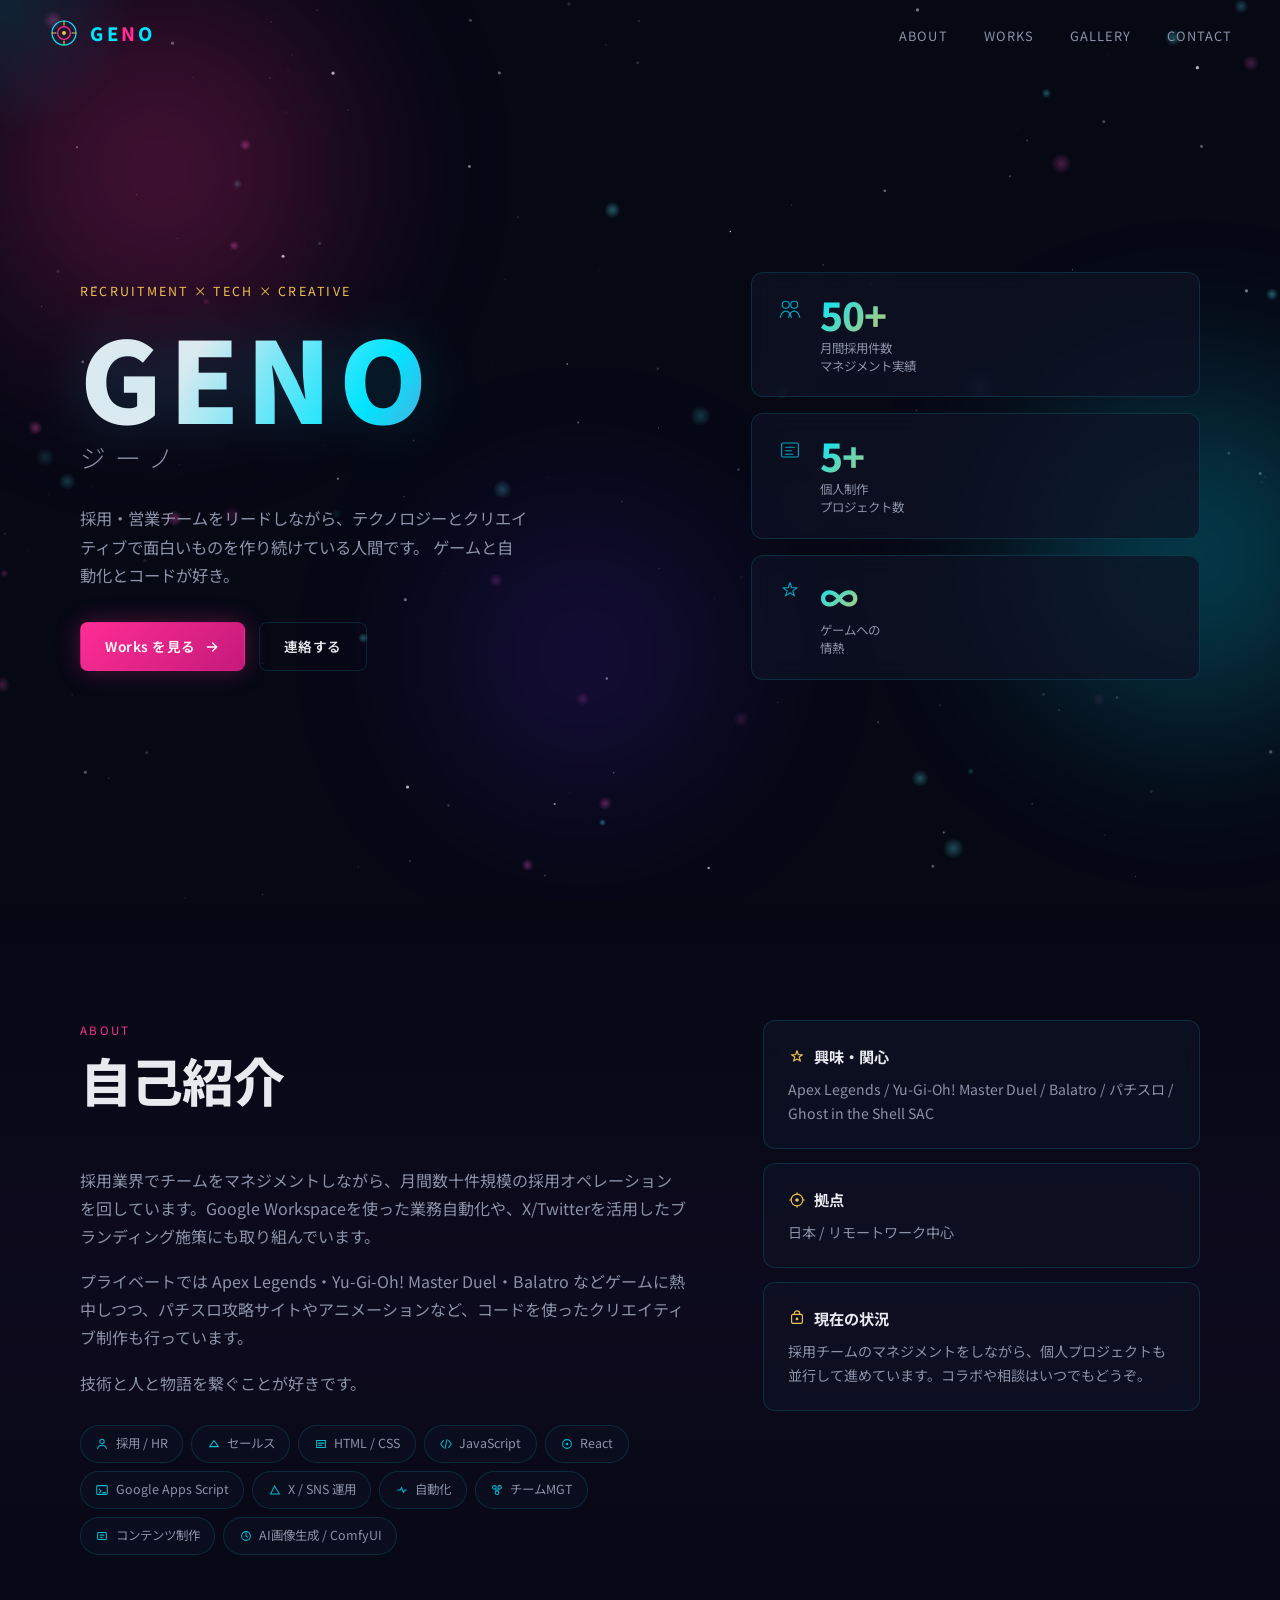
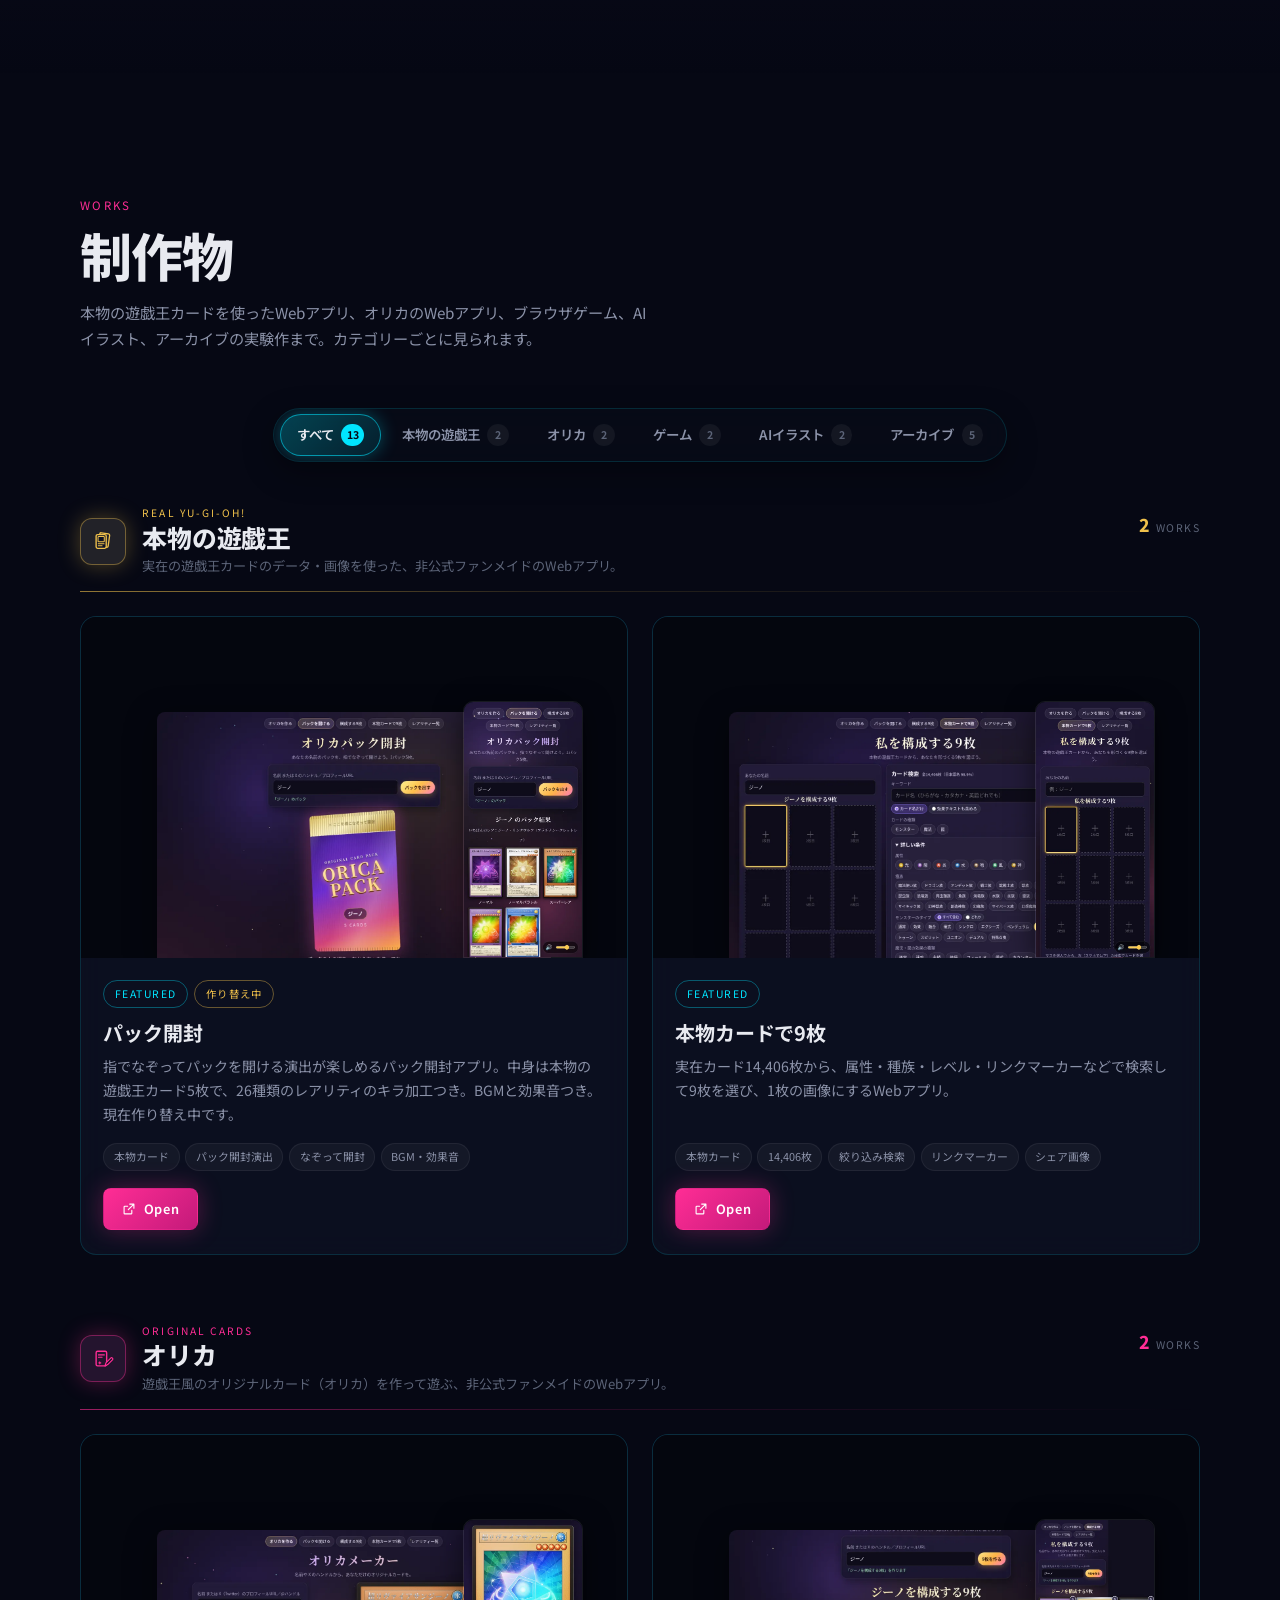
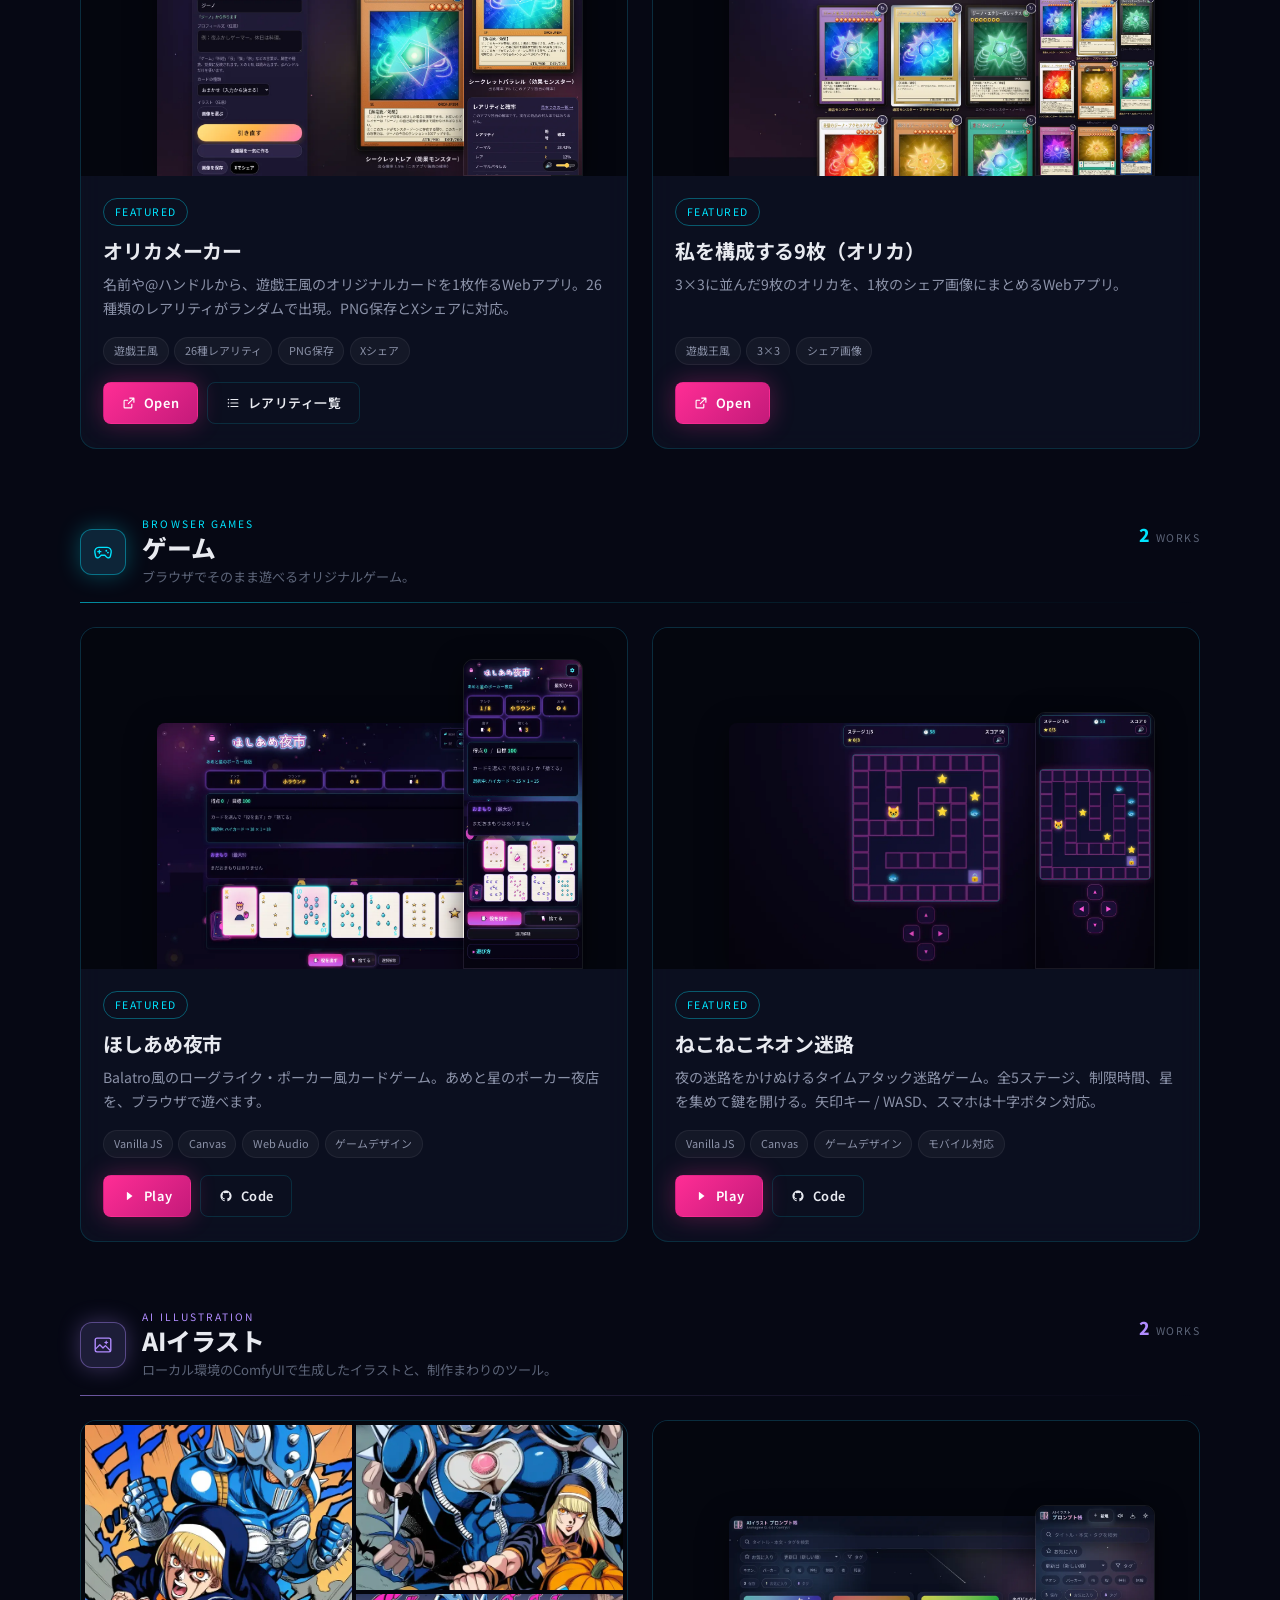
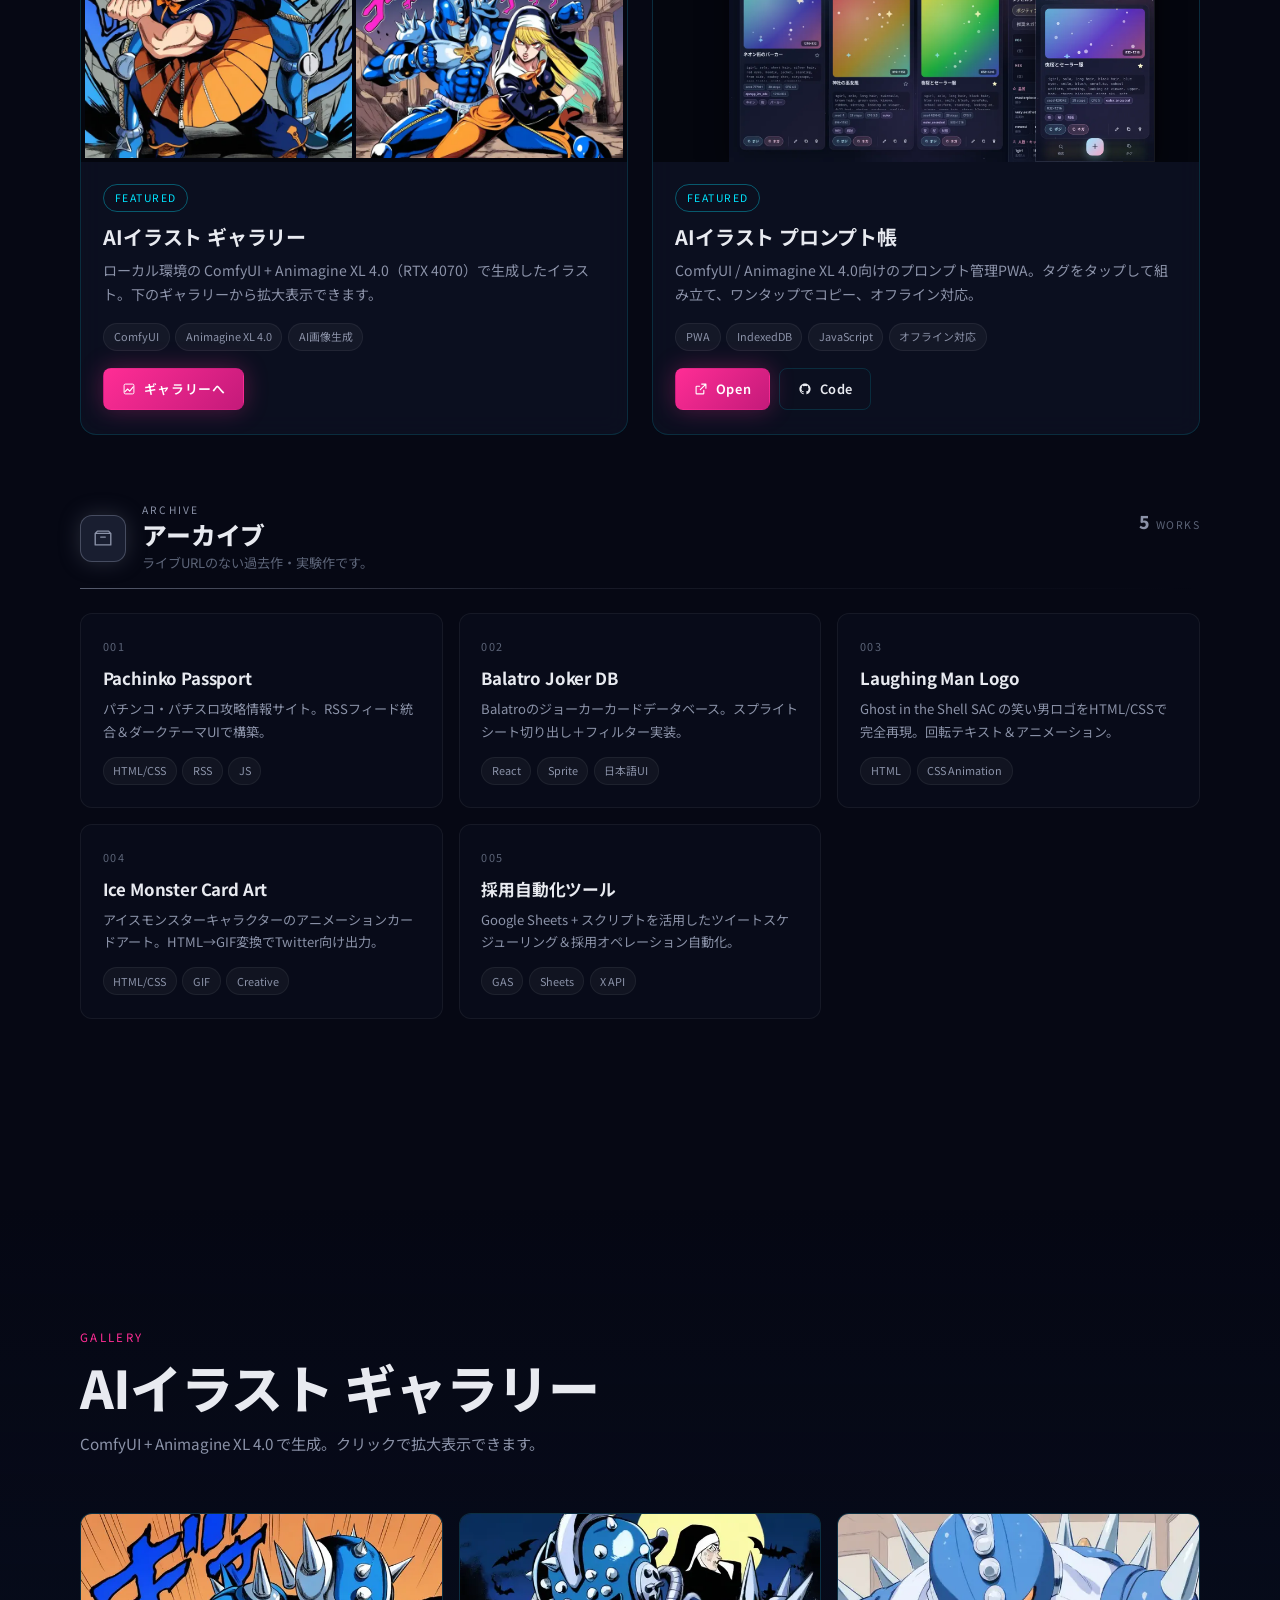
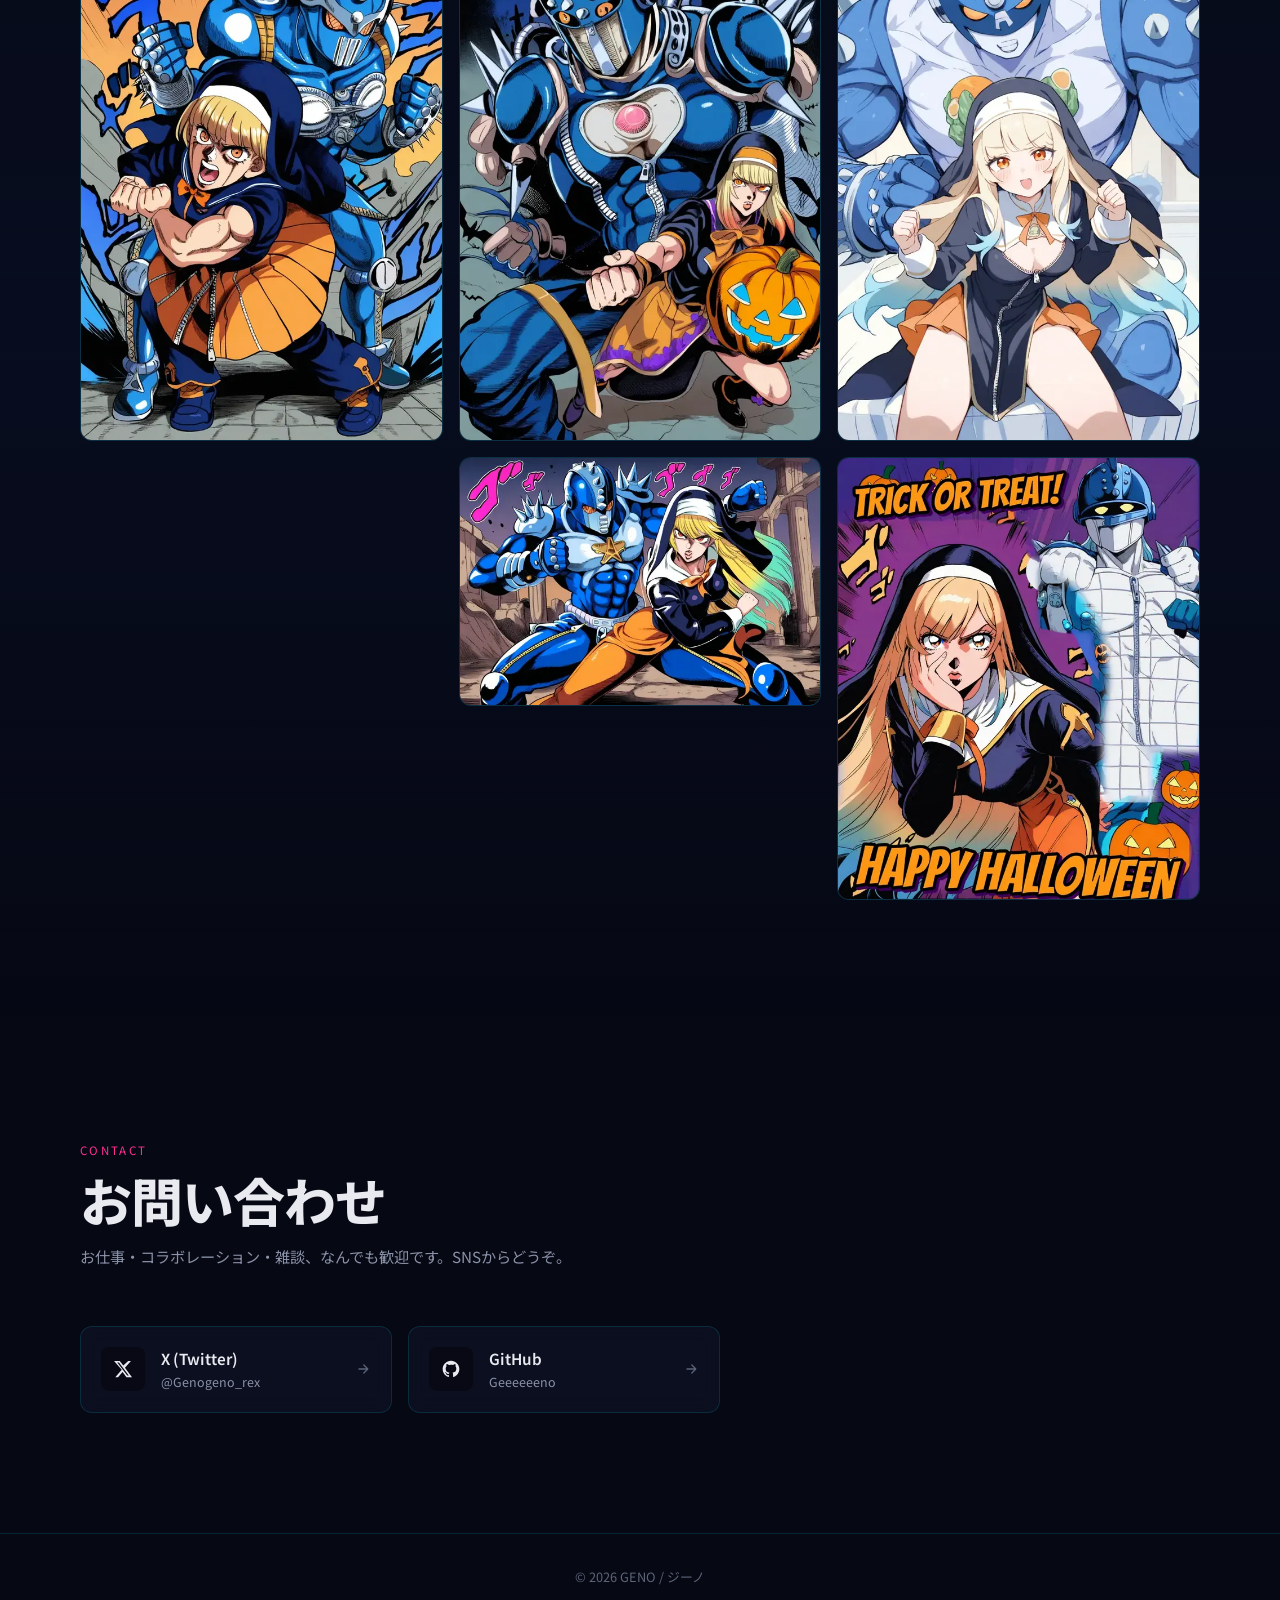
==== commit 822af523: "文中・見出しの部分太字をなくし、日本語フォントをNoto Sans JPに統一" ====
--- a/index.html
+++ b/index.html
@@ -18,6 +18,9 @@
   <meta name="twitter:card" content="summary_large_image">
   <link rel="canonical" href="https://geno-portfolio-site.vercel.app/">
   <link rel="icon" href="assets/favicon.svg" type="image/svg+xml">
+  <link rel="preconnect" href="https://fonts.googleapis.com">
+  <link rel="preconnect" href="https://fonts.gstatic.com" crossorigin>
+  <link rel="stylesheet" href="https://fonts.googleapis.com/css2?family=Noto+Sans+JP:wght@300..900&display=swap">
   <link rel="stylesheet" href="style.css">
 </head>
 <body>
@@ -80,7 +83,7 @@
           <span class="hero-sub">ジーノ</span>
         </h1>
         <p class="hero-body reveal-hero">
-          採用・営業チームをリードしながら、<strong>テクノロジーとクリエイティブ</strong>で面白いものを作り続けている人間です。
+          採用・営業チームをリードしながら、テクノロジーとクリエイティブで面白いものを作り続けている人間です。
           ゲームと自動化とコードが好き。
         </p>
         <div class="hero-cta reveal-hero">
@@ -139,11 +142,11 @@
           <div class="about-main reveal">
             <header class="section-header">
               <p class="section-tag">About</p>
-              <h2>自己<span>紹介</span></h2>
+              <h2>自己紹介</h2>
             </header>
             <div class="about-body">
-              <p>採用業界でチームをマネジメントしながら、<strong>月間数十件規模の採用オペレーション</strong>を回しています。Google Workspaceを使った業務自動化や、X/Twitterを活用したブランディング施策にも取り組んでいます。</p>
-              <p>プライベートでは <strong>Apex Legends・Yu-Gi-Oh! Master Duel・Balatro</strong> などゲームに熱中しつつ、パチスロ攻略サイトやアニメーションなど、コードを使ったクリエイティブ制作も行っています。</p>
+              <p>採用業界でチームをマネジメントしながら、月間数十件規模の採用オペレーションを回しています。Google Workspaceを使った業務自動化や、X/Twitterを活用したブランディング施策にも取り組んでいます。</p>
+              <p>プライベートでは Apex Legends・Yu-Gi-Oh! Master Duel・Balatro などゲームに熱中しつつ、パチスロ攻略サイトやアニメーションなど、コードを使ったクリエイティブ制作も行っています。</p>
               <p>技術と人と物語を繋ぐことが好きです。</p>
             </div>
             <ul class="skills-list" aria-label="スキル">
@@ -226,7 +229,7 @@
       <div class="section-inner">
         <header class="section-header reveal">
           <p class="section-tag">Works</p>
-          <h2>制作<span>物</span></h2>
+          <h2>制作物</h2>
           <p class="section-lead">本物の遊戯王カードを使ったWebアプリ、オリカのWebアプリ、ブラウザゲーム、AIイラスト、アーカイブの実験作まで。カテゴリーごとに見られます。</p>
         </header>
 
@@ -686,7 +689,7 @@
       <div class="section-inner">
         <header class="section-header reveal">
           <p class="section-tag">Gallery</p>
-          <h2>AIイラスト <span>ギャラリー</span></h2>
+          <h2>AIイラスト ギャラリー</h2>
           <p class="section-lead">ComfyUI + Animagine XL 4.0 で生成。クリックで拡大表示できます。</p>
         </header>
         <div class="masonry" id="masonry">
@@ -714,7 +717,7 @@
       <div class="section-inner">
         <header class="section-header reveal">
           <p class="section-tag">Contact</p>
-          <h2>お問い<span>合わせ</span></h2>
+          <h2>お問い合わせ</h2>
           <p class="section-lead">お仕事・コラボレーション・雑談、なんでも歓迎です。SNSからどうぞ。</p>
         </header>
         <div class="contact-links reveal">
--- a/style.css
+++ b/style.css
@@ -20,8 +20,9 @@
   --border-strong: rgba(255, 45, 149, 0.35);
   --glow-cyan: rgba(0, 229, 255, 0.35);
   --glow-magenta: rgba(255, 45, 149, 0.3);
-  --font: "Hiragino Sans", "Hiragino Kaku Gothic ProN", "Noto Sans JP", "Yu Gothic", "YuGothic", sans-serif;
-  --font-display: "Hiragino Sans", "Hiragino Kaku Gothic ProN", "Noto Sans JP", "Yu Gothic", sans-serif;
+  /* One full-coverage Japanese web font everywhere, so no glyph falls back to a different font/weight */
+  --font: "Noto Sans JP", "Hiragino Sans", "Hiragino Kaku Gothic ProN", "Yu Gothic", "YuGothic", "Meiryo", sans-serif;
+  --font-display: var(--font);
   --header-h: 4.25rem;
   --radius: 12px;
   --radius-sm: 8px;
@@ -369,10 +370,6 @@
   line-height: 1.15;
 }
 
-.section-header h2 span {
-  font-weight: 300;
-  color: var(--text-muted);
-}
 
 .section-lead {
   margin-top: 0.85rem;
@@ -482,10 +479,6 @@
   font-size: 1.02rem;
 }
 
-.hero-body strong {
-  color: var(--text);
-  font-weight: 600;
-}
 
 .hero-cta {
   display: flex;
@@ -591,10 +584,6 @@
   margin-bottom: 1.1rem;
 }
 
-.about-body strong {
-  color: var(--text);
-  font-weight: 600;
-}
 
 .skills-list {
   display: flex;
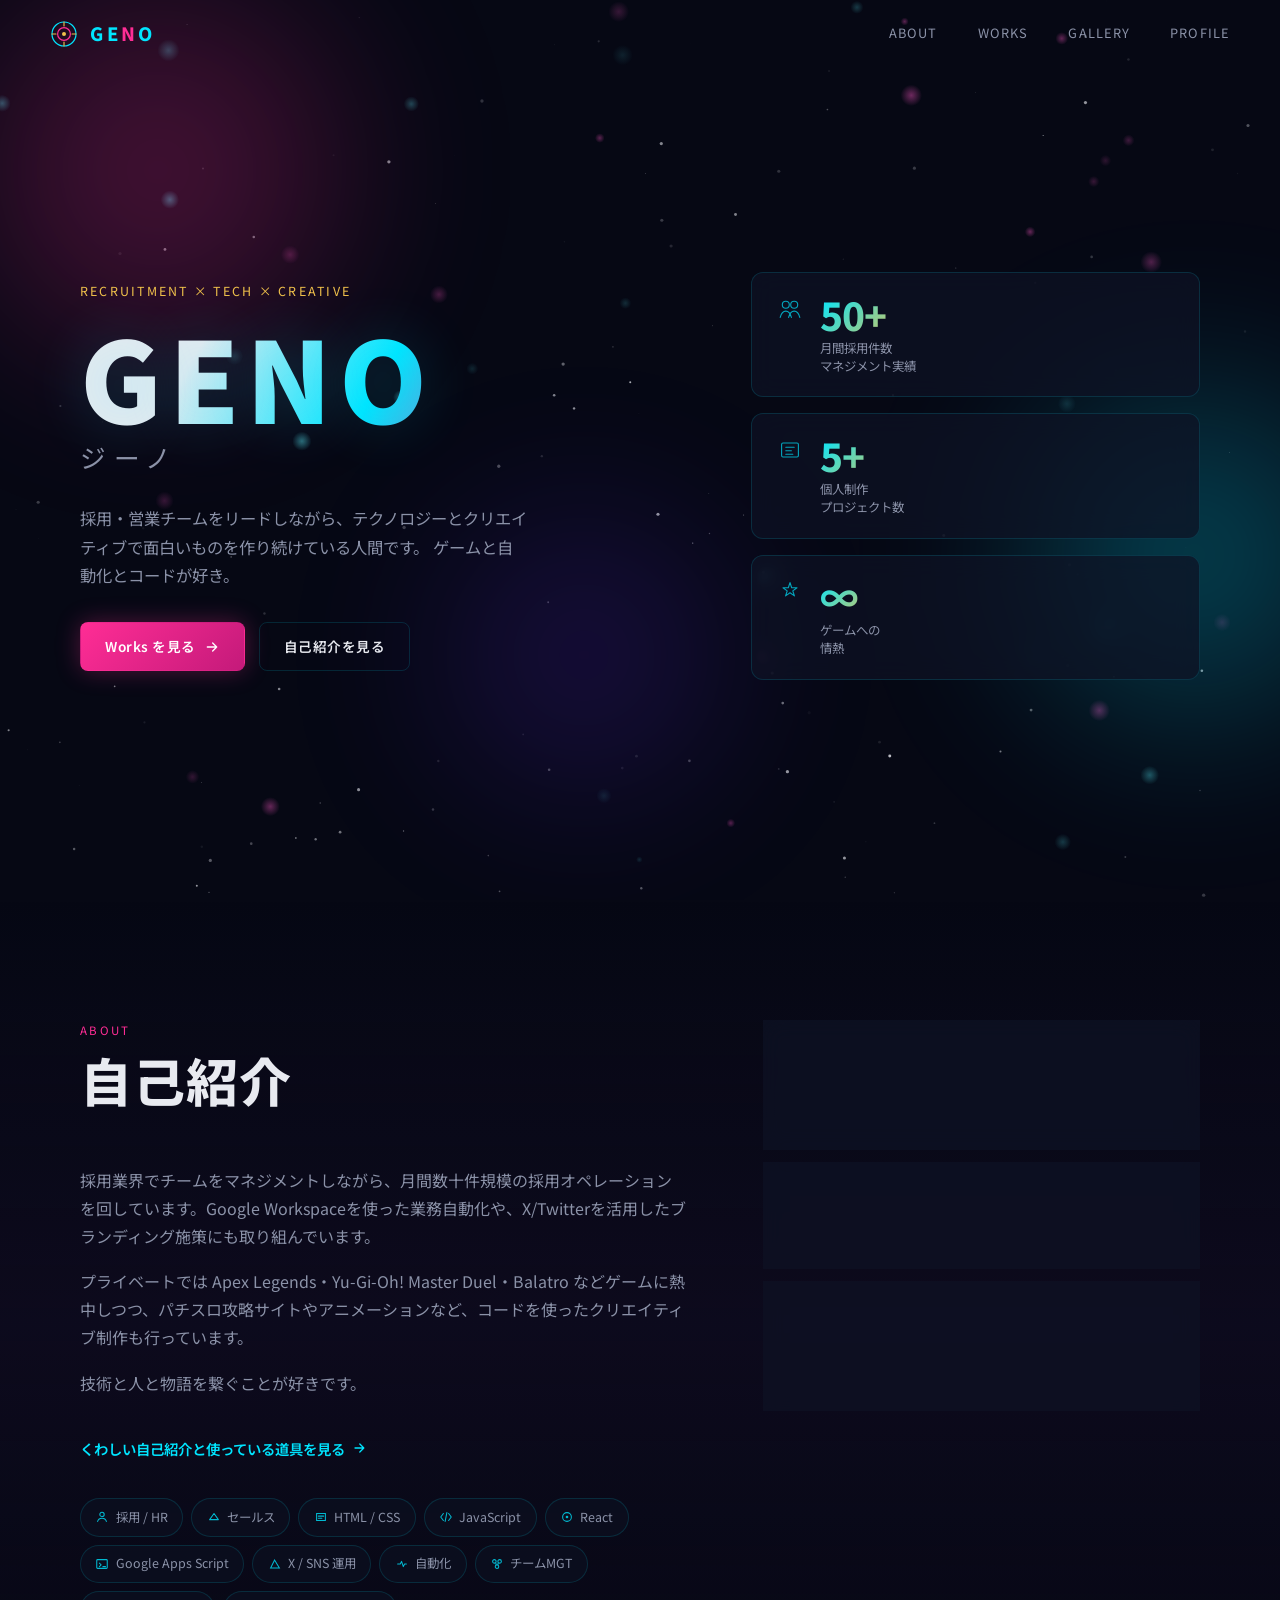
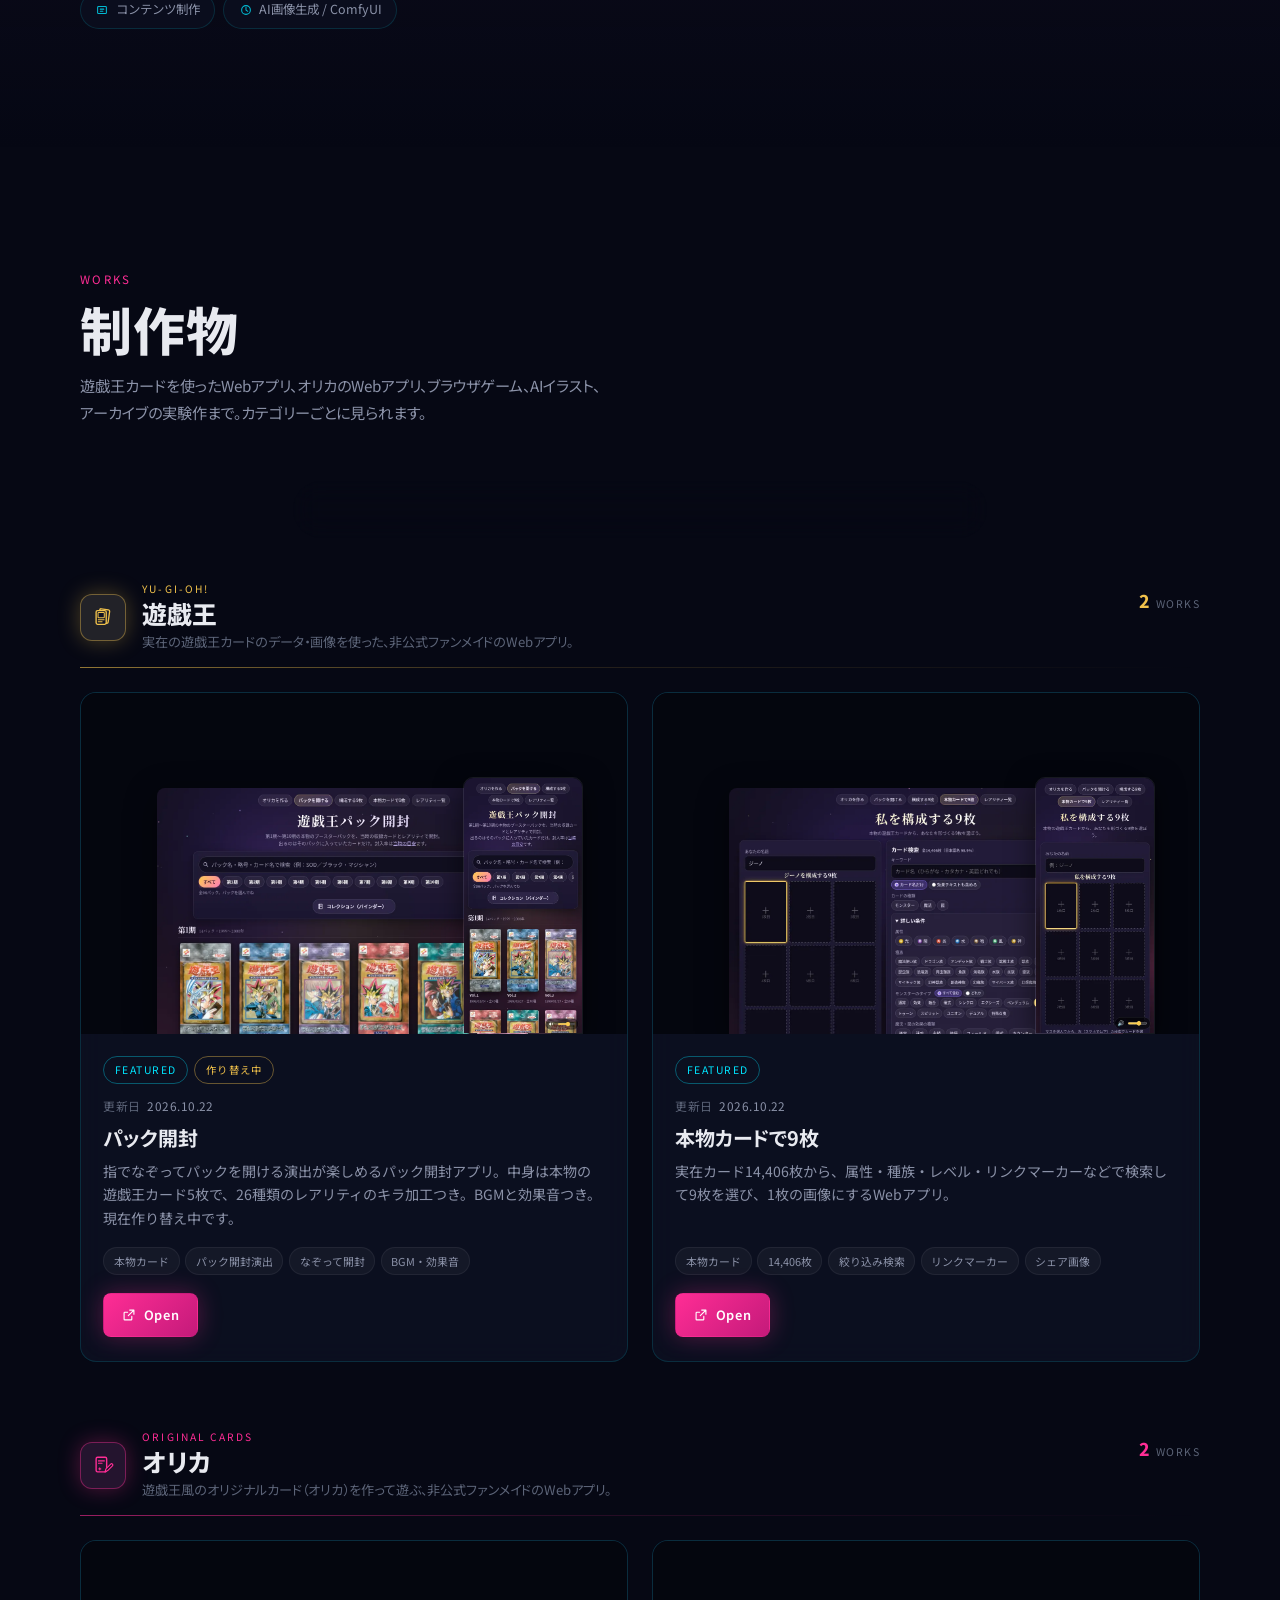
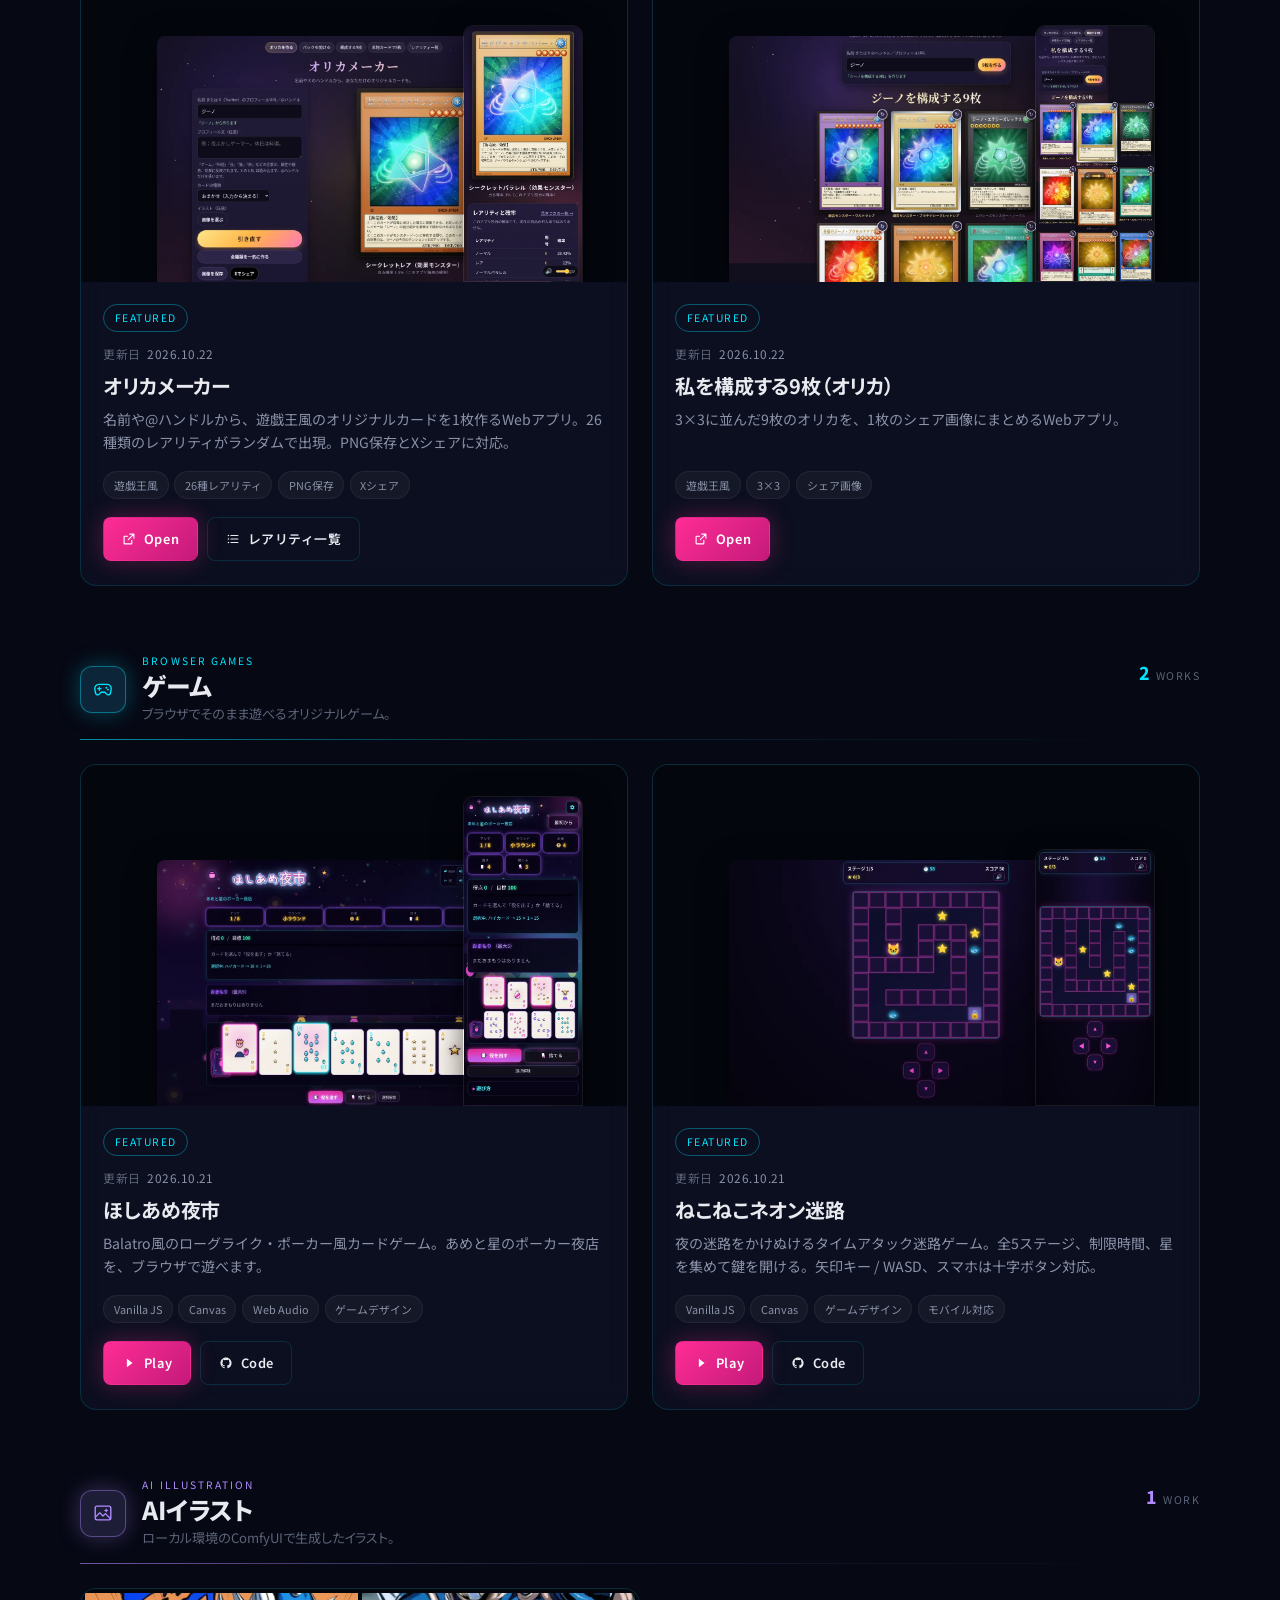
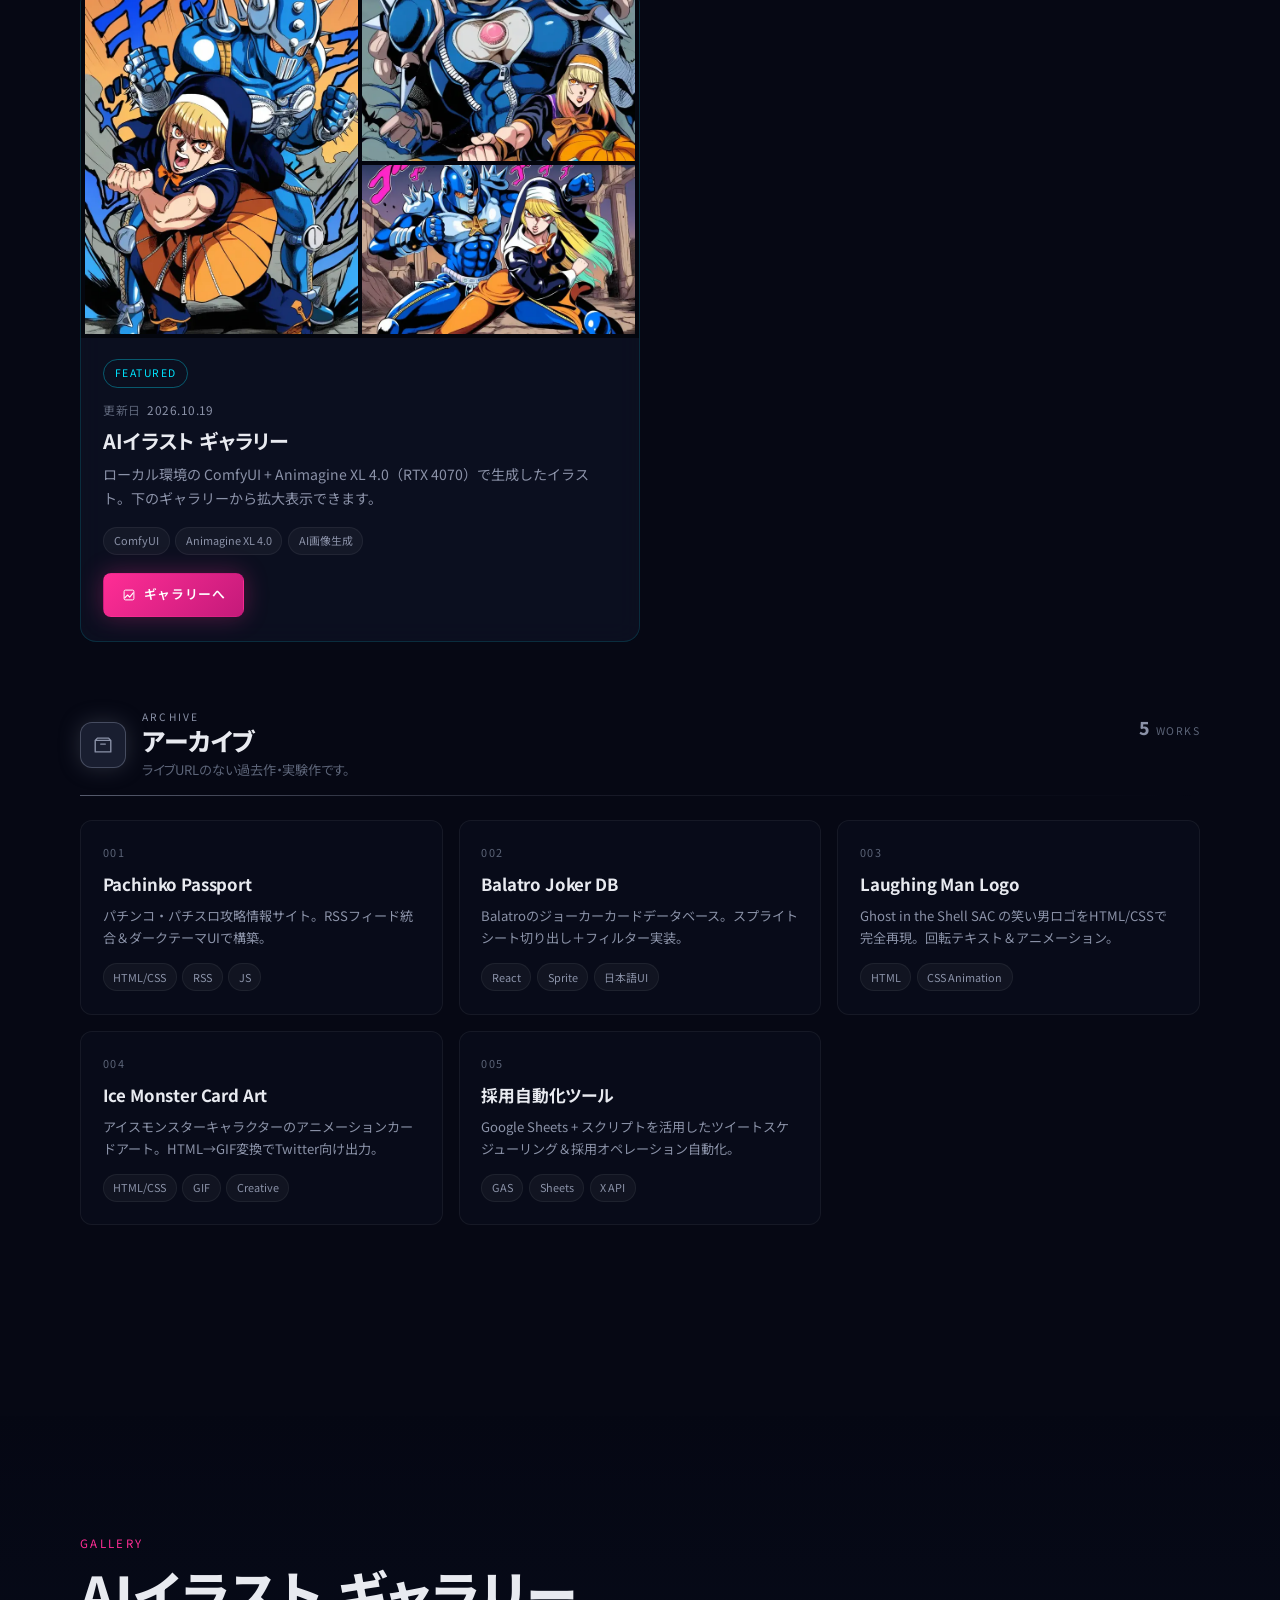
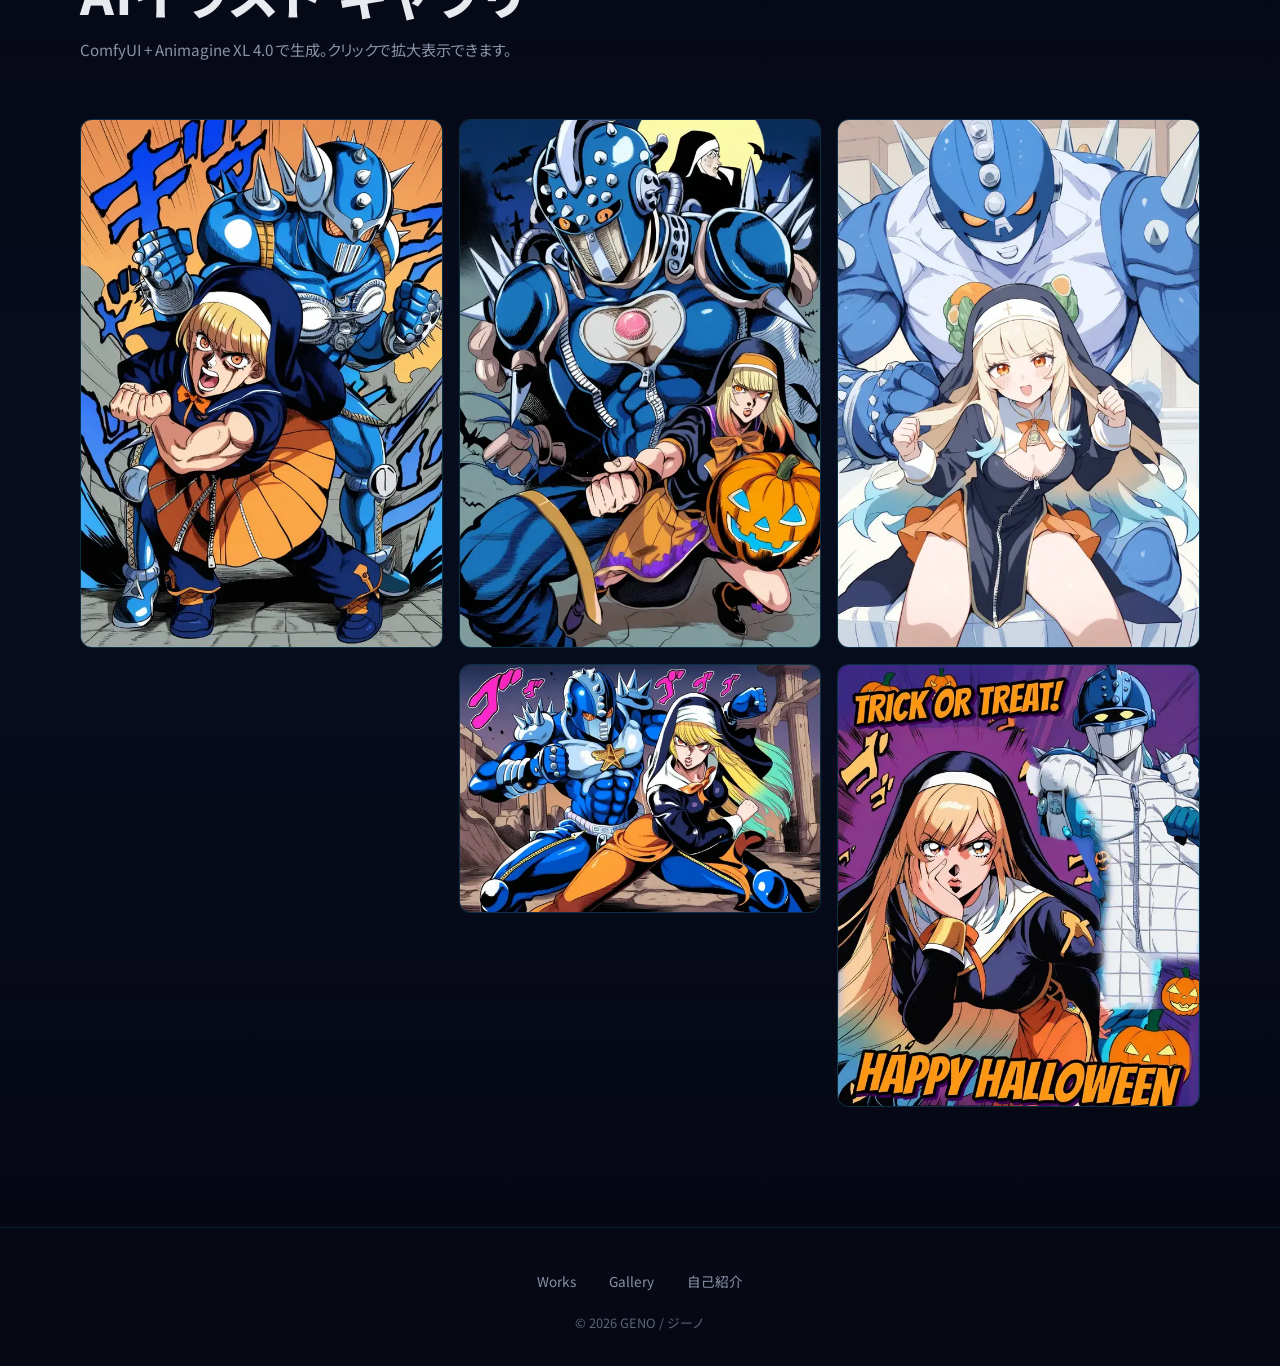
==== commit 189904e4: "Mobile fixes, SEO/OGP, about page, update dates; remove contact links and prompt notebook; rename 遊戯" ====
--- a/index.html
+++ b/index.html
@@ -3,25 +3,56 @@
 <head>
   <meta charset="UTF-8">
   <meta name="viewport" content="width=device-width, initial-scale=1.0">
-  <title>GENO / ジーノ — Portfolio</title>
-  <meta name="description" content="採用・営業チームをリードしながら、テクノロジーとクリエイティブで面白いものを作り続ける GENO / ジーノのポートフォリオ。">
+  <title>GENO / ジーノ — Webアプリ・ゲーム・AIイラストのポートフォリオ</title>
+  <meta name="description" content="ジーノ（GENO）のポートフォリオ。遊戯王カードやオリカを使ったWebアプリ、ブラウザで遊べるゲーム、ComfyUIで生成したAIイラストをまとめています。">
   <meta name="theme-color" content="#060814">
-  <meta property="og:title" content="GENO / ジーノ — Portfolio">
-  <meta property="og:description" content="Recruitment × Tech × Creative。採用・テクノロジー・クリエイティブで面白いものを作り続けるポートフォリオ。">
+  <link rel="canonical" href="https://geno-portfolio-site.vercel.app/">
+  <meta property="og:site_name" content="GENO / ジーノ">
+  <meta property="og:title" content="GENO / ジーノ — Webアプリ・ゲーム・AIイラスト">
+  <meta property="og:description" content="遊戯王カードやオリカのWebアプリ、ブラウザゲーム、AIイラストをまとめたジーノのポートフォリオ。">
   <meta property="og:type" content="website">
   <meta property="og:url" content="https://geno-portfolio-site.vercel.app/">
-  <meta property="og:image" content="https://geno-portfolio-site.vercel.app/assets/img/hoshiame-desktop.webp">
+  <meta property="og:image" content="https://geno-portfolio-site.vercel.app/assets/og/og-home.png">
   <meta property="og:image:width" content="1200">
-  <meta property="og:image:height" content="750">
-  <meta property="og:image:alt" content="ほしあめ夜市 — デスクトップ画面のスクリーンショット">
+  <meta property="og:image:height" content="630">
+  <meta property="og:image:type" content="image/png">
+  <meta property="og:image:alt" content="GENO / ジーノ ポートフォリオ — 夜空とネオンのタイトル画像">
   <meta property="og:locale" content="ja_JP">
   <meta name="twitter:card" content="summary_large_image">
-  <link rel="canonical" href="https://geno-portfolio-site.vercel.app/">
+  <meta name="twitter:title" content="GENO / ジーノ — Webアプリ・ゲーム・AIイラスト">
+  <meta name="twitter:description" content="遊戯王カードやオリカのWebアプリ、ブラウザゲーム、AIイラストをまとめたジーノのポートフォリオ。">
+  <meta name="twitter:image" content="https://geno-portfolio-site.vercel.app/assets/og/og-home.png">
+  <meta name="twitter:image:alt" content="GENO / ジーノ ポートフォリオ — 夜空とネオンのタイトル画像">
   <link rel="icon" href="assets/favicon.svg" type="image/svg+xml">
+  <link rel="icon" href="assets/favicon-32.png" sizes="32x32" type="image/png">
+  <link rel="apple-touch-icon" href="assets/apple-touch-icon.png">
   <link rel="preconnect" href="https://fonts.googleapis.com">
   <link rel="preconnect" href="https://fonts.gstatic.com" crossorigin>
   <link rel="stylesheet" href="https://fonts.googleapis.com/css2?family=Noto+Sans+JP:wght@300..900&display=swap">
   <link rel="stylesheet" href="style.css">
+  <script type="application/ld+json">
+  {
+    "@context": "https://schema.org",
+    "@graph": [
+      {
+        "@type": "WebSite",
+        "@id": "https://geno-portfolio-site.vercel.app/#website",
+        "url": "https://geno-portfolio-site.vercel.app/",
+        "name": "GENO / ジーノ — Portfolio",
+        "inLanguage": "ja",
+        "author": { "@id": "https://geno-portfolio-site.vercel.app/#person" }
+      },
+      {
+        "@type": "Person",
+        "@id": "https://geno-portfolio-site.vercel.app/#person",
+        "name": "ジーノ",
+        "alternateName": "GENO",
+        "url": "https://geno-portfolio-site.vercel.app/about.html",
+        "description": "Webアプリ、ブラウザゲーム、AIイラストを作っているクリエイター。"
+      }
+    ]
+  }
+  </script>
 </head>
 <body>
   <a class="skip-link" href="#main">メインコンテンツへ</a>
@@ -50,7 +81,7 @@
         <li><a href="#about" data-nav="about">About</a></li>
         <li><a href="#works" data-nav="works">Works</a></li>
         <li><a href="#gallery" data-nav="gallery">Gallery</a></li>
-        <li><a href="#contact" data-nav="contact">Contact</a></li>
+        <li><a href="about.html" data-nav="profile">Profile</a></li>
       </ul>
     </nav>
 
@@ -69,7 +100,7 @@
       <li><a href="#about" data-nav="about">About</a></li>
       <li><a href="#works" data-nav="works">Works</a></li>
       <li><a href="#gallery" data-nav="gallery">Gallery</a></li>
-      <li><a href="#contact" data-nav="contact">Contact</a></li>
+      <li><a href="about.html" data-nav="profile">Profile</a></li>
     </ul>
   </nav>
 
@@ -91,7 +122,7 @@
             Works を見る
             <svg viewBox="0 0 24 24" width="16" height="16" aria-hidden="true"><path d="M5 12h14M13 6l6 6-6 6" fill="none" stroke="currentColor" stroke-width="2" stroke-linecap="round" stroke-linejoin="round"/></svg>
           </a>
-          <a href="#contact" class="btn btn-outline">連絡する</a>
+          <a href="about.html" class="btn btn-outline">自己紹介を見る</a>
         </div>
       </div>
 
@@ -149,6 +180,7 @@
               <p>プライベートでは Apex Legends・Yu-Gi-Oh! Master Duel・Balatro などゲームに熱中しつつ、パチスロ攻略サイトやアニメーションなど、コードを使ったクリエイティブ制作も行っています。</p>
               <p>技術と人と物語を繋ぐことが好きです。</p>
             </div>
+            <a href="about.html" class="text-link">くわしい自己紹介と使っている道具を見る<svg viewBox="0 0 20 20" width="16" height="16" aria-hidden="true"><path d="M5 10h10M11 5l5 5-5 5" fill="none" stroke="currentColor" stroke-width="1.6" stroke-linecap="round" stroke-linejoin="round"/></svg></a>
             <ul class="skills-list" aria-label="スキル">
               <li class="skill-chip">
                 <svg viewBox="0 0 16 16" width="14" height="14" aria-hidden="true"><circle cx="8" cy="5" r="2.5" fill="none" stroke="currentColor" stroke-width="1.2"/><path d="M3 13c.8-2.5 2.5-3.5 5-3.5s4.2 1 5 3.5" fill="none" stroke="currentColor" stroke-width="1.2" stroke-linecap="round"/></svg>
@@ -230,38 +262,38 @@
         <header class="section-header reveal">
           <p class="section-tag">Works</p>
           <h2>制作物</h2>
-          <p class="section-lead">本物の遊戯王カードを使ったWebアプリ、オリカのWebアプリ、ブラウザゲーム、AIイラスト、アーカイブの実験作まで。カテゴリーごとに見られます。</p>
+          <p class="section-lead">遊戯王カードを使ったWebアプリ、オリカのWebアプリ、ブラウザゲーム、AIイラスト、アーカイブの実験作まで。カテゴリーごとに見られます。</p>
         </header>
 
         <!-- Category filter -->
         <div class="works-filter reveal" role="group" aria-label="カテゴリーで絞り込み">
           <div class="works-filter-track" id="works-filter">
             <span class="works-filter-indicator" aria-hidden="true"></span>
-            <button type="button" class="filter-tab is-active" data-filter="all" aria-pressed="true" aria-controls="works-groups">すべて<span class="filter-count">13</span></button>
-            <button type="button" class="filter-tab" data-filter="real" data-cat="real" aria-pressed="false" aria-controls="works-groups">本物の遊戯王<span class="filter-count">2</span></button>
+            <button type="button" class="filter-tab is-active" data-filter="all" aria-pressed="true" aria-controls="works-groups">すべて<span class="filter-count">12</span></button>
+            <button type="button" class="filter-tab" data-filter="ygo" data-cat="ygo" aria-pressed="false" aria-controls="works-groups">遊戯王<span class="filter-count">2</span></button>
             <button type="button" class="filter-tab" data-filter="orica" data-cat="orica" aria-pressed="false" aria-controls="works-groups">オリカ<span class="filter-count">2</span></button>
             <button type="button" class="filter-tab" data-filter="game" data-cat="game" aria-pressed="false" aria-controls="works-groups">ゲーム<span class="filter-count">2</span></button>
-            <button type="button" class="filter-tab" data-filter="ai" data-cat="ai" aria-pressed="false" aria-controls="works-groups">AIイラスト<span class="filter-count">2</span></button>
+            <button type="button" class="filter-tab" data-filter="ai" data-cat="ai" aria-pressed="false" aria-controls="works-groups">AIイラスト<span class="filter-count">1</span></button>
             <button type="button" class="filter-tab" data-filter="archive" data-cat="archive" aria-pressed="false" aria-controls="works-groups">アーカイブ<span class="filter-count">5</span></button>
           </div>
         </div>
         <p class="works-filter-status visually-hidden" id="works-filter-status" aria-live="polite"></p>
 
         <div class="works-groups" id="works-groups">
-          <!-- 本物の遊戯王 -->
-          <section class="work-group" data-cat="real" aria-labelledby="cat-real">
+          <!-- 遊戯王 -->
+          <section class="work-group" data-cat="ygo" aria-labelledby="cat-ygo">
             <header class="work-group-head reveal">
               <span class="work-group-icon"><svg viewBox="0 0 24 24" width="22" height="22" aria-hidden="true"><rect x="7.5" y="3.5" width="11" height="15" rx="1.6" fill="none" stroke="currentColor" stroke-width="1.4" transform="rotate(8 13 11)"/><rect x="4.5" y="5" width="11" height="15" rx="1.6" fill="var(--bg-card-solid)" stroke="currentColor" stroke-width="1.5"/><rect x="6.6" y="7.2" width="6.8" height="5.6" rx=".6" fill="none" stroke="currentColor" stroke-width="1.1"/><path d="M6.8 15h6.4M6.8 17.2h4.2" stroke="currentColor" stroke-width="1.1" stroke-linecap="round"/></svg></span>
               <div class="work-group-text">
-                <p class="work-group-en">Real Yu-Gi-Oh!</p>
-                <h3 class="work-group-title" id="cat-real">本物の遊戯王</h3>
+                <p class="work-group-en">Yu-Gi-Oh!</p>
+                <h3 class="work-group-title" id="cat-ygo">遊戯王</h3>
                 <p class="work-group-note">実在の遊戯王カードのデータ・画像を使った、非公式ファンメイドのWebアプリ。</p>
               </div>
               <p class="work-group-count"><span>2</span> works</p>
             </header>
             <div class="featured-grid">
             <!-- パック開封（いちばんのお気に入り） -->
-            <article class="featured-card reveal tilt-card">
+            <article data-work="orica-pack" class="featured-card reveal tilt-card">
               <div class="featured-media mockup-stack">
                 <img
                   class="mockup-desktop"
@@ -302,7 +334,7 @@
               </div>
             </article>
             <!-- 本物カードで9枚 -->
-            <article class="featured-card reveal tilt-card" style="--delay:0.1s">
+            <article data-work="orica-real9" class="featured-card reveal tilt-card" style="--delay:0.1s">
               <div class="featured-media mockup-stack">
                 <img
                   class="mockup-desktop"
@@ -359,7 +391,7 @@
             </header>
             <div class="featured-grid">
             <!-- オリカメーカー -->
-            <article class="featured-card reveal tilt-card">
+            <article data-work="orica-maker" class="featured-card reveal tilt-card">
               <div class="featured-media mockup-stack">
                 <img
                   class="mockup-desktop"
@@ -404,7 +436,7 @@
               </div>
             </article>
             <!-- 私を構成する9枚（オリカ） -->
-            <article class="featured-card reveal tilt-card" style="--delay:0.1s">
+            <article data-work="orica-9" class="featured-card reveal tilt-card" style="--delay:0.1s">
               <div class="featured-media mockup-stack">
                 <img
                   class="mockup-desktop"
@@ -459,7 +491,7 @@
             </header>
             <div class="featured-grid">
             <!-- ほしあめ夜市 -->
-            <article class="featured-card reveal tilt-card">
+            <article data-work="hoshiame" class="featured-card reveal tilt-card">
               <div class="featured-media mockup-stack">
                 <img
                   class="mockup-desktop"
@@ -504,7 +536,7 @@
               </div>
             </article>
             <!-- ねこねこネオン迷路 -->
-            <article class="featured-card reveal tilt-card" style="--delay:0.1s">
+            <article data-work="maze" class="featured-card reveal tilt-card" style="--delay:0.1s">
               <div class="featured-media mockup-stack">
                 <img
                   class="mockup-desktop"
@@ -558,13 +590,13 @@
               <div class="work-group-text">
                 <p class="work-group-en">AI Illustration</p>
                 <h3 class="work-group-title" id="cat-ai">AIイラスト</h3>
-                <p class="work-group-note">ローカル環境のComfyUIで生成したイラストと、制作まわりのツール。</p>
-              </div>
-              <p class="work-group-count"><span>2</span> works</p>
+                <p class="work-group-note">ローカル環境のComfyUIで生成したイラスト。</p>
+              </div>
+              <p class="work-group-count"><span>1</span> work</p>
             </header>
             <div class="featured-grid">
             <!-- AIイラスト ギャラリー（Featured カードとして紹介、実ギャラリーは下） -->
-            <article class="featured-card featured-card--gallery reveal tilt-card">
+            <article data-work="ai-gallery" class="featured-card featured-card--gallery reveal tilt-card">
               <div class="featured-media gallery-preview">
                 <img src="assets/img/ai-01.webp" width="640" height="935" alt="AIイラスト作品1のプレビュー" loading="lazy" decoding="async">
                 <img src="assets/img/ai-02.webp" width="640" height="935" alt="AIイラスト作品2のプレビュー" loading="lazy" decoding="async">
@@ -583,51 +615,6 @@
                   <a href="#gallery" class="btn btn-primary btn-sm">
                     <svg viewBox="0 0 20 20" width="14" height="14" aria-hidden="true"><path d="M4 14l4-4 3 3 5-6" fill="none" stroke="currentColor" stroke-width="1.6" stroke-linecap="round" stroke-linejoin="round"/><rect x="3" y="3" width="14" height="14" rx="2" fill="none" stroke="currentColor" stroke-width="1.4"/></svg>
                     ギャラリーへ
-                  </a>
-                </div>
-              </div>
-            </article>
-            <!-- AIイラスト プロンプト帳 -->
-            <article class="featured-card reveal tilt-card" style="--delay:0.1s">
-              <div class="featured-media mockup-stack">
-                <img
-                  class="mockup-desktop"
-                  src="assets/img/prompt-desktop.webp"
-                  width="1200"
-                  height="750"
-                  alt="AIイラスト プロンプト帳 — デスクトップ画面のスクリーンショット"
-                  loading="lazy"
-                  decoding="async"
-                >
-                <img
-                  class="mockup-mobile"
-                  src="assets/img/prompt-mobile.webp"
-                  width="420"
-                  height="909"
-                  alt="AIイラスト プロンプト帳 — スマートフォン画面のスクリーンショット"
-                  loading="lazy"
-                  decoding="async"
-                >
-                <div class="featured-shine" aria-hidden="true"></div>
-              </div>
-              <div class="featured-body">
-                <p class="work-badge">Featured</p>
-                <h3 class="work-title">AIイラスト プロンプト帳</h3>
-                <p class="work-desc">ComfyUI / Animagine XL 4.0向けのプロンプト管理PWA。タグをタップして組み立て、ワンタップでコピー、オフライン対応。</p>
-                <ul class="work-tags">
-                  <li>PWA</li>
-                  <li>IndexedDB</li>
-                  <li>JavaScript</li>
-                  <li>オフライン対応</li>
-                </ul>
-                <div class="work-links">
-                  <a href="https://prompt-notebook-five.vercel.app/" target="_blank" rel="noopener" class="btn btn-primary btn-sm">
-                    <svg viewBox="0 0 20 20" width="14" height="14" aria-hidden="true"><path d="M11 3h6v6M17 3l-8 8M14 12v4a1 1 0 01-1 1H4a1 1 0 01-1-1V7a1 1 0 011-1h4" fill="none" stroke="currentColor" stroke-width="1.6" stroke-linecap="round" stroke-linejoin="round"/></svg>
-                    Open
-                  </a>
-                  <a href="https://github.com/Geeeeeeno/prompt-notebook" target="_blank" rel="noopener" class="btn btn-outline btn-sm">
-                    <svg viewBox="0 0 20 20" width="14" height="14" aria-hidden="true"><path fill="currentColor" d="M10 2C5.58 2 2 5.58 2 10c0 3.54 2.29 6.53 5.47 7.59.4.07.55-.17.55-.38 0-.19-.01-.82-.01-1.49-2.01.37-2.53-.49-2.69-.94-.09-.23-.48-.94-.82-1.13-.28-.15-.68-.52-.01-.53.63-.01 1.08.58 1.23.82.72 1.21 1.87.87 2.33.66.07-.52.28-.87.51-1.07-1.78-.2-3.64-.89-3.64-3.95 0-.87.31-1.59.82-2.15-.08-.2-.36-1.02.08-2.12 0 0 .67-.21 2.2.82A7.65 7.65 0 0110 5.8c.68 0 1.36.09 2 .27 1.53-1.04 2.2-.82 2.2-.82.44 1.1.16 1.92.08 2.12.51.56.82 1.27.82 2.15 0 3.07-1.87 3.75-3.65 3.95.29.25.54.73.54 1.48 0 1.07-.01 1.93-.01 2.19 0 .21.15.46.55.38A8.01 8.01 0 0018 10c0-4.42-3.58-8-8-8z"/></svg>
-                    Code
                   </a>
                 </div>
               </div>
@@ -712,41 +699,14 @@
       </div>
     </section>
 
-    <!-- CONTACT -->
-    <section id="contact" class="section contact">
-      <div class="section-inner">
-        <header class="section-header reveal">
-          <p class="section-tag">Contact</p>
-          <h2>お問い合わせ</h2>
-          <p class="section-lead">お仕事・コラボレーション・雑談、なんでも歓迎です。SNSからどうぞ。</p>
-        </header>
-        <div class="contact-links reveal">
-          <a href="https://x.com/Genogeno_rex" target="_blank" rel="noopener" class="sns-link">
-            <span class="sns-icon" aria-hidden="true">
-              <svg viewBox="0 0 24 24" width="20" height="20"><path fill="currentColor" d="M18.244 2.25h3.308l-7.227 8.26 8.502 11.24H16.17l-4.714-6.231-5.401 6.231H2.747l7.73-8.835L1.254 2.25H8.08l4.253 5.622zm-1.161 17.52h1.833L7.084 4.126H5.117z"/></svg>
-            </span>
-            <span class="sns-text">
-              <span class="sns-name">X (Twitter)</span>
-              <span class="sns-handle">@Genogeno_rex</span>
-            </span>
-            <svg class="sns-arrow" viewBox="0 0 20 20" width="16" height="16" aria-hidden="true"><path d="M5 10h10M11 5l5 5-5 5" fill="none" stroke="currentColor" stroke-width="1.6" stroke-linecap="round" stroke-linejoin="round"/></svg>
-          </a>
-          <a href="https://github.com/Geeeeeeno" target="_blank" rel="noopener" class="sns-link">
-            <span class="sns-icon" aria-hidden="true">
-              <svg viewBox="0 0 24 24" width="20" height="20"><path fill="currentColor" d="M12 2C6.477 2 2 6.477 2 12c0 4.42 2.865 8.17 6.839 9.49.5.09.682-.217.682-.482 0-.237-.009-.866-.013-1.7-2.782.603-3.369-1.34-3.369-1.34-.454-1.156-1.11-1.464-1.11-1.464-.908-.62.069-.608.069-.608 1.003.07 1.531 1.03 1.531 1.03.892 1.529 2.341 1.087 2.91.832.092-.647.35-1.088.636-1.338-2.22-.253-4.555-1.11-4.555-4.943 0-1.091.39-1.984 1.029-2.683-.103-.253-.446-1.27.098-2.647 0 0 .84-.269 2.75 1.025A9.564 9.564 0 0112 6.844c.85.004 1.705.115 2.504.337 1.909-1.294 2.747-1.025 2.747-1.025.546 1.377.203 2.394.1 2.647.64.699 1.028 1.592 1.028 2.683 0 3.842-2.339 4.687-4.566 4.935.359.309.678.919.678 1.852 0 1.336-.012 2.415-.012 2.743 0 .267.18.578.688.48C19.138 20.167 22 16.418 22 12c0-5.523-4.477-10-10-10z"/></svg>
-            </span>
-            <span class="sns-text">
-              <span class="sns-name">GitHub</span>
-              <span class="sns-handle">Geeeeeeno</span>
-            </span>
-            <svg class="sns-arrow" viewBox="0 0 20 20" width="16" height="16" aria-hidden="true"><path d="M5 10h10M11 5l5 5-5 5" fill="none" stroke="currentColor" stroke-width="1.6" stroke-linecap="round" stroke-linejoin="round"/></svg>
-          </a>
-        </div>
-      </div>
-    </section>
   </main>
 
   <footer class="site-footer">
+    <nav class="footer-nav" aria-label="フッター">
+      <a href="#works">Works</a>
+      <a href="#gallery">Gallery</a>
+      <a href="about.html">自己紹介</a>
+    </nav>
     <p>© 2026 GENO / ジーノ</p>
   </footer>
 
@@ -768,6 +728,7 @@
     </button>
   </div>
 
+  <script src="works-data.js" defer></script>
   <script src="main.js" defer></script>
 </body>
 </html>
--- a/style.css
+++ b/style.css
@@ -210,6 +210,7 @@
 .logo {
   display: inline-flex;
   align-items: center;
+  min-height: 44px;
   gap: 0.65rem;
   color: var(--cyan);
   z-index: 110;
@@ -242,7 +243,10 @@
   letter-spacing: 0.08em;
   text-transform: uppercase;
   color: var(--text-muted);
-  padding: 0.35rem 0;
+  display: inline-flex;
+  align-items: center;
+  min-height: 44px;
+  padding: 0 0.15rem;
   transition: color 0.2s;
 }
 
@@ -250,7 +254,7 @@
   content: "";
   position: absolute;
   left: 0;
-  bottom: 0;
+  bottom: 8px;
   width: 100%;
   height: 1px;
   background: linear-gradient(90deg, var(--cyan), var(--magenta));
@@ -366,7 +370,7 @@
   font-family: var(--font-display);
   font-weight: 800;
   font-size: clamp(2rem, 5vw, 3.25rem);
-  letter-spacing: -0.02em;
+  letter-spacing: 0.02em;
   line-height: 1.15;
 }
 
@@ -394,7 +398,7 @@
 }
 
 .btn-sm {
-  min-height: 40px;
+  min-height: 44px;
   padding: 0.55rem 1.1rem;
   font-size: 0.8rem;
 }
@@ -467,7 +471,7 @@
   display: block;
   margin-top: 0.4rem;
   font-size: clamp(1.1rem, 3vw, 1.6rem);
-  font-weight: 300;
+  font-weight: 400;
   letter-spacing: 0.35em;
   color: var(--text-muted);
 }
@@ -943,7 +947,7 @@
   --cat-glow: rgba(0, 229, 255, 0.28);
 }
 
-[data-cat="real"] { --cat: var(--gold); --cat-glow: rgba(240, 193, 75, 0.3); }
+[data-cat="ygo"] { --cat: var(--gold); --cat-glow: rgba(240, 193, 75, 0.3); }
 [data-cat="orica"] { --cat: var(--magenta); --cat-glow: rgba(255, 45, 149, 0.3); }
 [data-cat="game"] { --cat: var(--cyan); --cat-glow: rgba(0, 229, 255, 0.28); }
 [data-cat="ai"] { --cat: #b18cff; --cat-glow: rgba(177, 140, 255, 0.3); }
@@ -1010,6 +1014,7 @@
   align-items: center;
   gap: 0.45rem;
   flex-shrink: 0;
+  min-height: 44px;
   padding: 0.5rem 1rem;
   font-size: 0.84rem;
   font-weight: 600;
@@ -1484,6 +1489,10 @@
     flex: 1 1 160px;
   }
 
+  .lightbox-figure img {
+    max-height: 70vh;
+  }
+
   .about-grid {
     grid-template-columns: 1fr;
     gap: 2rem;
@@ -1517,6 +1526,13 @@
 
   .hero-stats {
     flex-direction: column;
+  }
+
+  /* In a column the 160px flex-basis became a 160px height (empty space under each card) */
+  .stat-card {
+    flex: none;
+    align-items: center;
+    padding: 1.1rem 1.25rem;
   }
 
   .archive-grid {
@@ -1553,8 +1569,20 @@
     columns: 1;
   }
 
-  .lightbox-prev { left: 0.35rem; }
-  .lightbox-next { right: 0.35rem; }
+  /* Arrows sit under the image so they never cover it */
+  .lightbox {
+    flex-direction: column;
+    padding: 4.5rem 0.75rem 5.5rem;
+  }
+
+  .lightbox-nav {
+    top: auto;
+    bottom: 1.25rem;
+    transform: none;
+  }
+
+  .lightbox-prev { left: calc(50% - 56px); }
+  .lightbox-next { right: calc(50% - 56px); }
 
   .lightbox-nav,
   .lightbox-close {
@@ -1587,3 +1615,530 @@
     max-width: 1200px;
   }
 }
+
+/* =========================================================
+   r3: mobile polish, updated dates, about page
+   ========================================================= */
+
+/* Japanese line breaking: no 、。 at line start, break between phrases in headings */
+body {
+  line-break: strict;
+  overflow-wrap: anywhere;
+}
+
+h1, h2, h3, h4,
+.section-lead,
+.work-group-note,
+.page-lead,
+.make-title {
+  word-break: auto-phrase;
+  text-wrap: pretty;
+  font-feature-settings: "palt";
+}
+
+.text-link {
+  display: inline-flex;
+  align-items: center;
+  gap: 0.4rem;
+  min-height: 44px;
+  margin-top: 0.75rem;
+  font-size: 0.9rem;
+  font-weight: 600;
+  color: var(--cyan);
+}
+
+.text-link svg {
+  transition: transform 0.25s var(--ease);
+}
+
+.text-link:hover svg {
+  transform: translateX(4px);
+}
+
+.footer-nav {
+  display: flex;
+  justify-content: center;
+  flex-wrap: wrap;
+  gap: 0.25rem 1.25rem;
+  margin-bottom: 0.5rem;
+}
+
+.footer-nav a {
+  display: inline-flex;
+  align-items: center;
+  min-height: 44px;
+  padding: 0 0.4rem;
+  font-size: 0.85rem;
+  color: var(--text-muted);
+  transition: color 0.2s;
+}
+
+.footer-nav a:hover,
+.footer-nav a[aria-current="page"] {
+  color: var(--cyan);
+}
+
+/* Updated date + NEW badge */
+.work-meta {
+  display: flex;
+  align-items: center;
+  flex-wrap: wrap;
+  gap: 0.5rem;
+  margin-bottom: 0.5rem;
+  font-size: 0.74rem;
+  color: var(--text-muted);
+  font-variant-numeric: tabular-nums;
+}
+
+.work-meta time {
+  display: inline-flex;
+  align-items: center;
+  gap: 0.4rem;
+  letter-spacing: 0.04em;
+}
+
+.work-meta-label {
+  color: var(--text-dim);
+}
+
+.new-badge {
+  display: block;
+  flex-shrink: 0;
+  overflow: visible;
+  animation: badge-pop 0.6s var(--ease) both;
+}
+
+.new-badge-spark {
+  transform-box: fill-box;
+  transform-origin: center;
+  animation: spark-turn 3.2s ease-in-out infinite;
+}
+
+@keyframes badge-pop {
+  from { opacity: 0; transform: scale(0.6); }
+  to { opacity: 1; transform: scale(1); }
+}
+
+@keyframes spark-turn {
+  0%, 70%, 100% { transform: rotate(0deg) scale(1); opacity: 1; }
+  80% { transform: rotate(90deg) scale(1.25); opacity: 0.8; }
+}
+
+/* Filter track: fade the edge that has more tabs to scroll to */
+.works-filter-track.is-scrollable {
+  -webkit-mask-image: linear-gradient(90deg, #000 0, #000 calc(100% - 28px), transparent);
+  mask-image: linear-gradient(90deg, #000 0, #000 calc(100% - 28px), transparent);
+}
+
+.works-filter-track.is-scrollable.at-end {
+  -webkit-mask-image: linear-gradient(90deg, transparent, #000 28px, #000 100%);
+  mask-image: linear-gradient(90deg, transparent, #000 28px, #000 100%);
+}
+
+/* Only one card in a category: keep it from looking like a missing card */
+.featured-grid > .featured-card:only-child {
+  grid-column: 1 / -1;
+  max-width: 560px;
+}
+
+/* Touch screens: hover effects stick after a tap, so keep them off */
+@media (hover: none) {
+  .featured-card:hover .mockup-desktop,
+  .featured-card:hover .mockup-mobile,
+  .featured-card:hover .gallery-preview img,
+  .masonry-item:hover,
+  .masonry-item:hover img,
+  .stat-card:hover,
+  .archive-card:hover,
+  .make-card:hover,
+  .btn-primary:hover {
+    transform: none;
+  }
+
+  .featured-card:hover .featured-shine {
+    animation: none;
+  }
+
+  .featured-card {
+    will-change: auto;
+  }
+}
+
+/* Small screens: lighter effects so scrolling stays smooth on phones */
+@media (max-width: 720px) {
+  .aurora-blob {
+    filter: blur(48px);
+    opacity: 0.28;
+  }
+
+  .featured-card,
+  .stat-card,
+  .aside-block,
+  .make-card,
+  .tool-group {
+    backdrop-filter: none;
+    -webkit-backdrop-filter: none;
+    background: rgba(12, 16, 32, 0.9);
+  }
+
+  .work-meta {
+    font-size: 0.72rem;
+  }
+}
+
+/* ---- About page ---- */
+.page-hero {
+  position: relative;
+  z-index: 2;
+  display: grid;
+  grid-template-columns: 1.2fr 0.8fr;
+  align-items: center;
+  gap: clamp(1.5rem, 5vw, 4rem);
+  max-width: calc(var(--max) + 6rem);
+  margin: 0 auto;
+  padding: calc(var(--header-h) + clamp(2.5rem, 8vw, 5rem)) clamp(1rem, 4vw, 3rem) clamp(1rem, 4vw, 2rem);
+}
+
+.page-title {
+  font-family: var(--font-display);
+  font-weight: 900;
+  font-size: clamp(2.6rem, 9vw, 4.75rem);
+  line-height: 1.1;
+  letter-spacing: 0.04em;
+  background: linear-gradient(120deg, var(--text) 25%, var(--cyan) 60%, var(--magenta) 95%);
+  -webkit-background-clip: text;
+  background-clip: text;
+  color: transparent;
+  margin-bottom: 1.25rem;
+}
+
+.page-lead {
+  max-width: 30rem;
+  font-size: 1.05rem;
+  color: var(--text-muted);
+}
+
+.orbit {
+  justify-self: center;
+  width: min(100%, 300px);
+}
+
+.orbit-svg {
+  display: block;
+  width: 100%;
+  height: auto;
+  filter: drop-shadow(0 0 18px rgba(0, 229, 255, 0.25));
+}
+
+.orbit-ring {
+  transform-origin: 120px 120px;
+  animation: orbit-spin 18s linear infinite;
+}
+
+.orbit-ring--b {
+  animation-duration: 12s;
+  animation-direction: reverse;
+}
+
+.orbit-ring--c {
+  animation-duration: 8s;
+}
+
+@keyframes orbit-spin {
+  to { transform: rotate(360deg); }
+}
+
+.page-about .section {
+  padding-top: clamp(2.5rem, 7vw, 5rem);
+  padding-bottom: clamp(2.5rem, 7vw, 5rem);
+}
+
+.profile-body {
+  max-width: 42rem;
+}
+
+.profile-body p {
+  color: var(--text-muted);
+  margin-bottom: 1.1rem;
+  font-size: 1rem;
+}
+
+.make-grid {
+  display: grid;
+  grid-template-columns: repeat(3, 1fr);
+  gap: 1rem;
+}
+
+.make-card {
+  position: relative;
+  display: flex;
+  flex-direction: column;
+  gap: 0.35rem;
+  padding: 1.5rem 1.4rem;
+  background: var(--bg-card);
+  border: 1px solid var(--border);
+  border-radius: calc(var(--radius) + 4px);
+  backdrop-filter: blur(12px);
+  -webkit-backdrop-filter: blur(12px);
+  overflow: hidden;
+  transition: border-color 0.3s, box-shadow 0.3s, transform 0.3s var(--ease);
+}
+
+.make-card::before {
+  content: "";
+  position: absolute;
+  inset: 0 0 auto;
+  height: 2px;
+  background: linear-gradient(90deg, var(--cat), transparent);
+  transform: scaleX(0.25);
+  transform-origin: left;
+  transition: transform 0.5s var(--ease);
+}
+
+.make-card:hover {
+  border-color: color-mix(in srgb, var(--cat) 50%, transparent);
+  box-shadow: 0 0 32px var(--cat-glow, rgba(0, 229, 255, 0.2));
+  transform: translateY(-3px);
+}
+
+.make-card:hover::before,
+.make-card.is-visible::before {
+  transform: scaleX(1);
+}
+
+.make-icon {
+  display: grid;
+  place-items: center;
+  width: 3rem;
+  height: 3rem;
+  margin-bottom: 0.5rem;
+  color: var(--cat);
+  background: color-mix(in srgb, var(--cat) 9%, var(--bg-card-solid));
+  border: 1px solid color-mix(in srgb, var(--cat) 40%, transparent);
+  border-radius: 12px;
+}
+
+.make-en,
+.tool-group-en {
+  font-size: 0.64rem;
+  letter-spacing: 0.2em;
+  text-transform: uppercase;
+  color: var(--cat, var(--cyan));
+}
+
+.make-title {
+  font-size: 1.2rem;
+  font-weight: 800;
+  line-height: 1.35;
+}
+
+.make-text {
+  font-size: 0.86rem;
+  color: var(--text-muted);
+  line-height: 1.7;
+}
+
+.work-rows {
+  display: grid;
+  gap: 0.6rem;
+}
+
+.work-row-link {
+  display: grid;
+  grid-template-columns: auto 1fr auto auto;
+  align-items: center;
+  gap: 0.4rem 1rem;
+  min-height: 56px;
+  padding: 0.85rem 1.1rem;
+  background: rgba(10, 14, 28, 0.7);
+  border: 1px solid rgba(255, 255, 255, 0.07);
+  border-radius: var(--radius);
+  transition: border-color 0.3s, background 0.3s, transform 0.3s var(--ease);
+}
+
+.work-row-link:hover {
+  border-color: rgba(0, 229, 255, 0.35);
+  background: rgba(14, 20, 40, 0.85);
+  transform: translateX(4px);
+}
+
+.work-row-cat {
+  justify-self: start;
+  font-size: 0.68rem;
+  font-weight: 700;
+  letter-spacing: 0.06em;
+  padding: 0.2rem 0.6rem;
+  color: var(--cat);
+  border: 1px solid color-mix(in srgb, var(--cat) 45%, transparent);
+  border-radius: 999px;
+  white-space: nowrap;
+}
+
+.work-row-title {
+  font-weight: 700;
+  font-size: 0.98rem;
+  line-height: 1.4;
+}
+
+.work-row-link .work-meta {
+  margin: 0;
+  justify-content: flex-end;
+}
+
+.work-row-arrow {
+  color: var(--text-dim);
+  transition: color 0.2s, transform 0.2s;
+}
+
+.work-row-link:hover .work-row-arrow {
+  color: var(--cyan);
+  transform: translate(2px, -2px);
+}
+
+.tool-grid {
+  display: grid;
+  grid-template-columns: repeat(2, 1fr);
+  gap: 1rem;
+}
+
+.tool-group {
+  padding: 1.4rem 1.4rem 1.5rem;
+  background: var(--bg-card);
+  border: 1px solid var(--border);
+  border-radius: calc(var(--radius) + 4px);
+  backdrop-filter: blur(12px);
+  -webkit-backdrop-filter: blur(12px);
+}
+
+.tool-group-head {
+  display: flex;
+  align-items: center;
+  gap: 0.85rem;
+  margin-bottom: 1rem;
+}
+
+.tool-group-icon {
+  display: grid;
+  place-items: center;
+  width: 2.6rem;
+  height: 2.6rem;
+  flex-shrink: 0;
+  color: var(--gold);
+  background: rgba(240, 193, 75, 0.08);
+  border: 1px solid rgba(240, 193, 75, 0.35);
+  border-radius: 10px;
+}
+
+.tool-group-title {
+  font-size: 1.1rem;
+  font-weight: 800;
+  line-height: 1.3;
+}
+
+.tool-list {
+  display: grid;
+  gap: 0.5rem;
+}
+
+.tool-chip {
+  display: flex;
+  flex-wrap: wrap;
+  align-items: baseline;
+  gap: 0.15rem 0.75rem;
+  padding: 0.6rem 0.85rem;
+  background: rgba(255, 255, 255, 0.03);
+  border: 1px solid rgba(255, 255, 255, 0.06);
+  border-radius: var(--radius-sm);
+}
+
+.js .tool-group .tool-chip {
+  opacity: 0;
+  transform: translateX(-10px);
+  transition: opacity 0.5s var(--ease), transform 0.5s var(--ease);
+}
+
+.js .tool-group.is-visible .tool-chip {
+  opacity: 1;
+  transform: none;
+}
+
+.js .tool-group.is-visible .tool-chip:nth-child(2) { transition-delay: 0.08s; }
+.js .tool-group.is-visible .tool-chip:nth-child(3) { transition-delay: 0.16s; }
+.js .tool-group.is-visible .tool-chip:nth-child(4) { transition-delay: 0.24s; }
+
+.tool-name {
+  font-weight: 700;
+  font-size: 0.92rem;
+}
+
+.tool-note {
+  font-size: 0.78rem;
+  color: var(--text-muted);
+}
+
+.profile-cta {
+  display: flex;
+  flex-wrap: wrap;
+  gap: 0.85rem;
+  margin-top: 2.5rem;
+}
+
+@media (max-width: 960px) {
+  .make-grid {
+    grid-template-columns: 1fr;
+  }
+
+  .tool-grid {
+    grid-template-columns: 1fr;
+  }
+}
+
+@media (max-width: 720px) {
+  .page-hero {
+    grid-template-columns: 1fr;
+    padding-top: calc(var(--header-h) + 2rem);
+  }
+
+  .orbit {
+    width: 180px;
+    justify-self: start;
+    grid-row: 1;
+  }
+
+  .work-row-link {
+    grid-template-columns: 1fr auto;
+    grid-template-areas:
+      "cat arrow"
+      "title arrow"
+      "meta arrow";
+    padding: 0.9rem 1rem;
+  }
+
+  .work-row-cat { grid-area: cat; }
+  .work-row-title { grid-area: title; }
+  .work-row-link .work-meta { grid-area: meta; justify-content: flex-start; }
+  .work-row-arrow { grid-area: arrow; }
+}
+
+@media (prefers-reduced-motion: reduce) {
+  .orbit-ring,
+  .new-badge,
+  .new-badge-spark {
+    animation: none !important;
+  }
+
+  .make-card,
+  .work-row-link,
+  .work-row-arrow,
+  .text-link svg,
+  .make-card::before {
+    transition: none !important;
+    transform: none !important;
+  }
+
+  .js .tool-group .tool-chip {
+    opacity: 1 !important;
+    transform: none !important;
+    transition: none !important;
+  }
+}
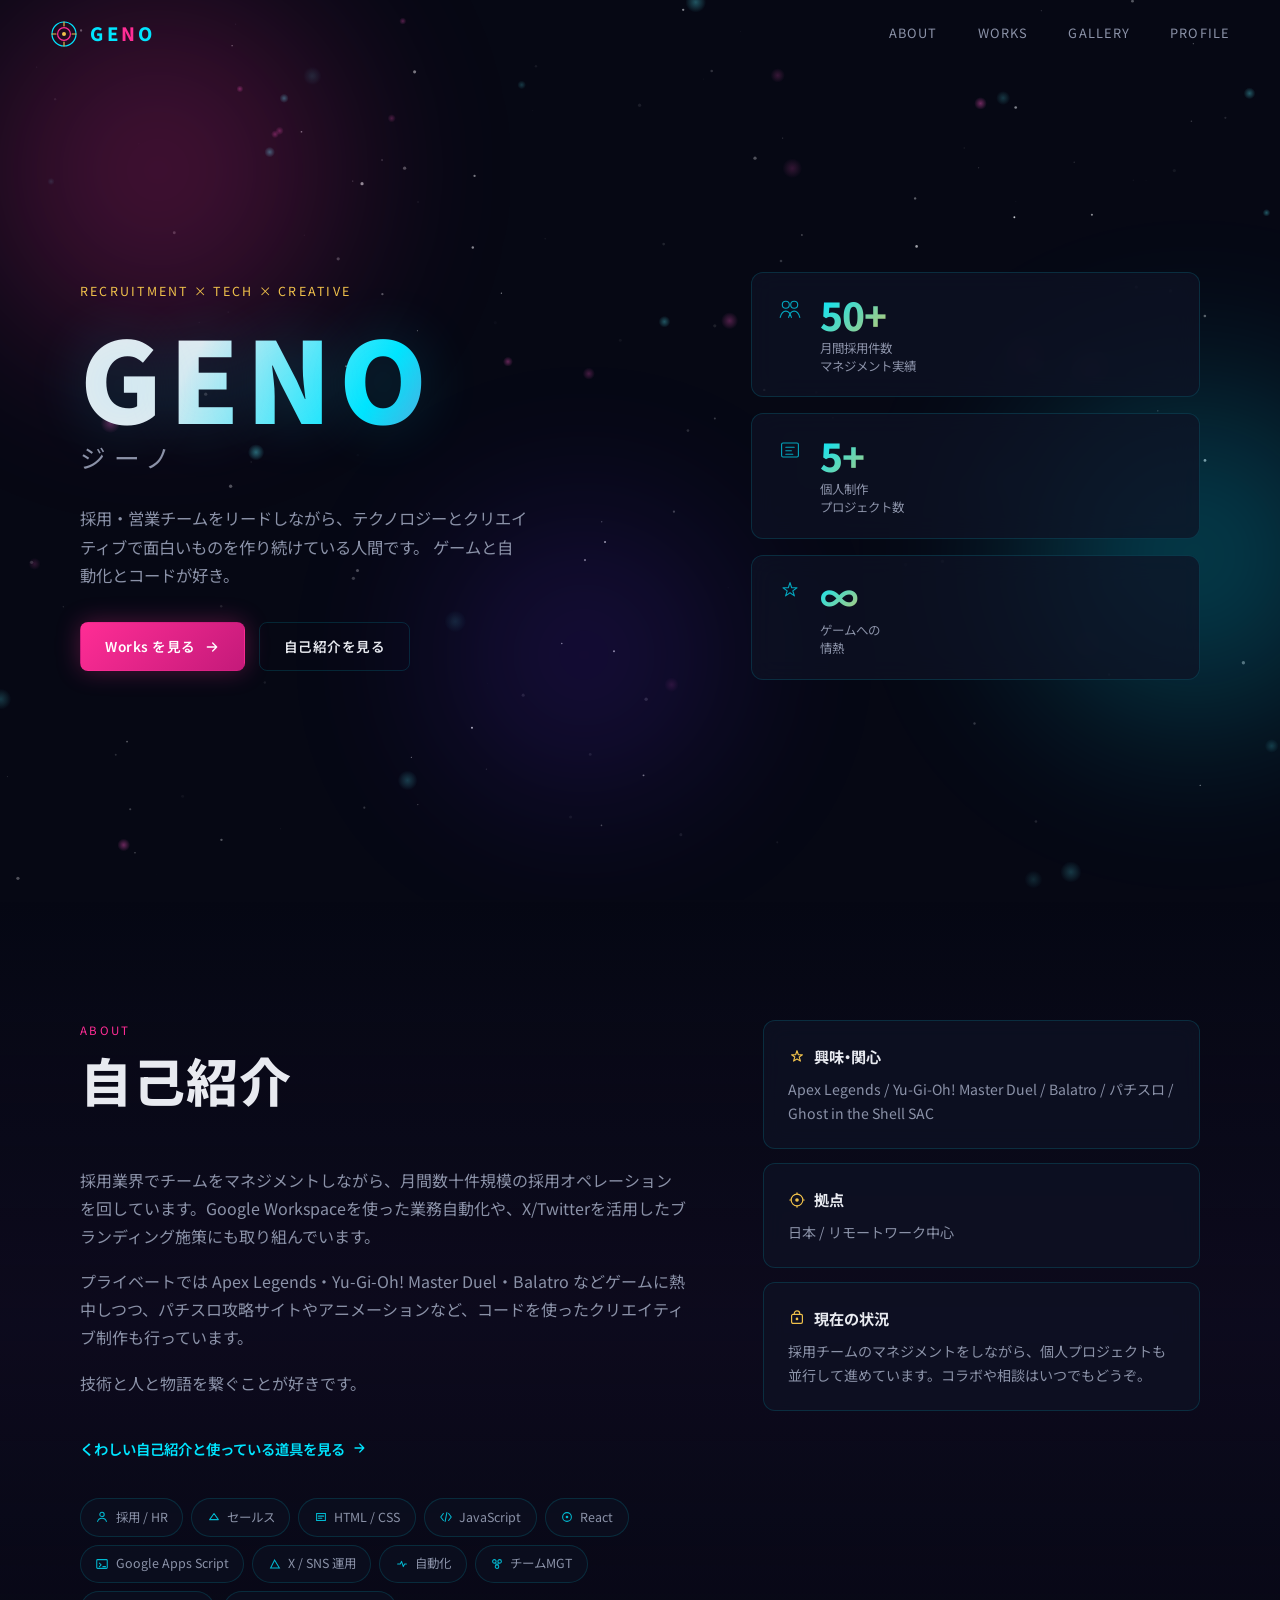
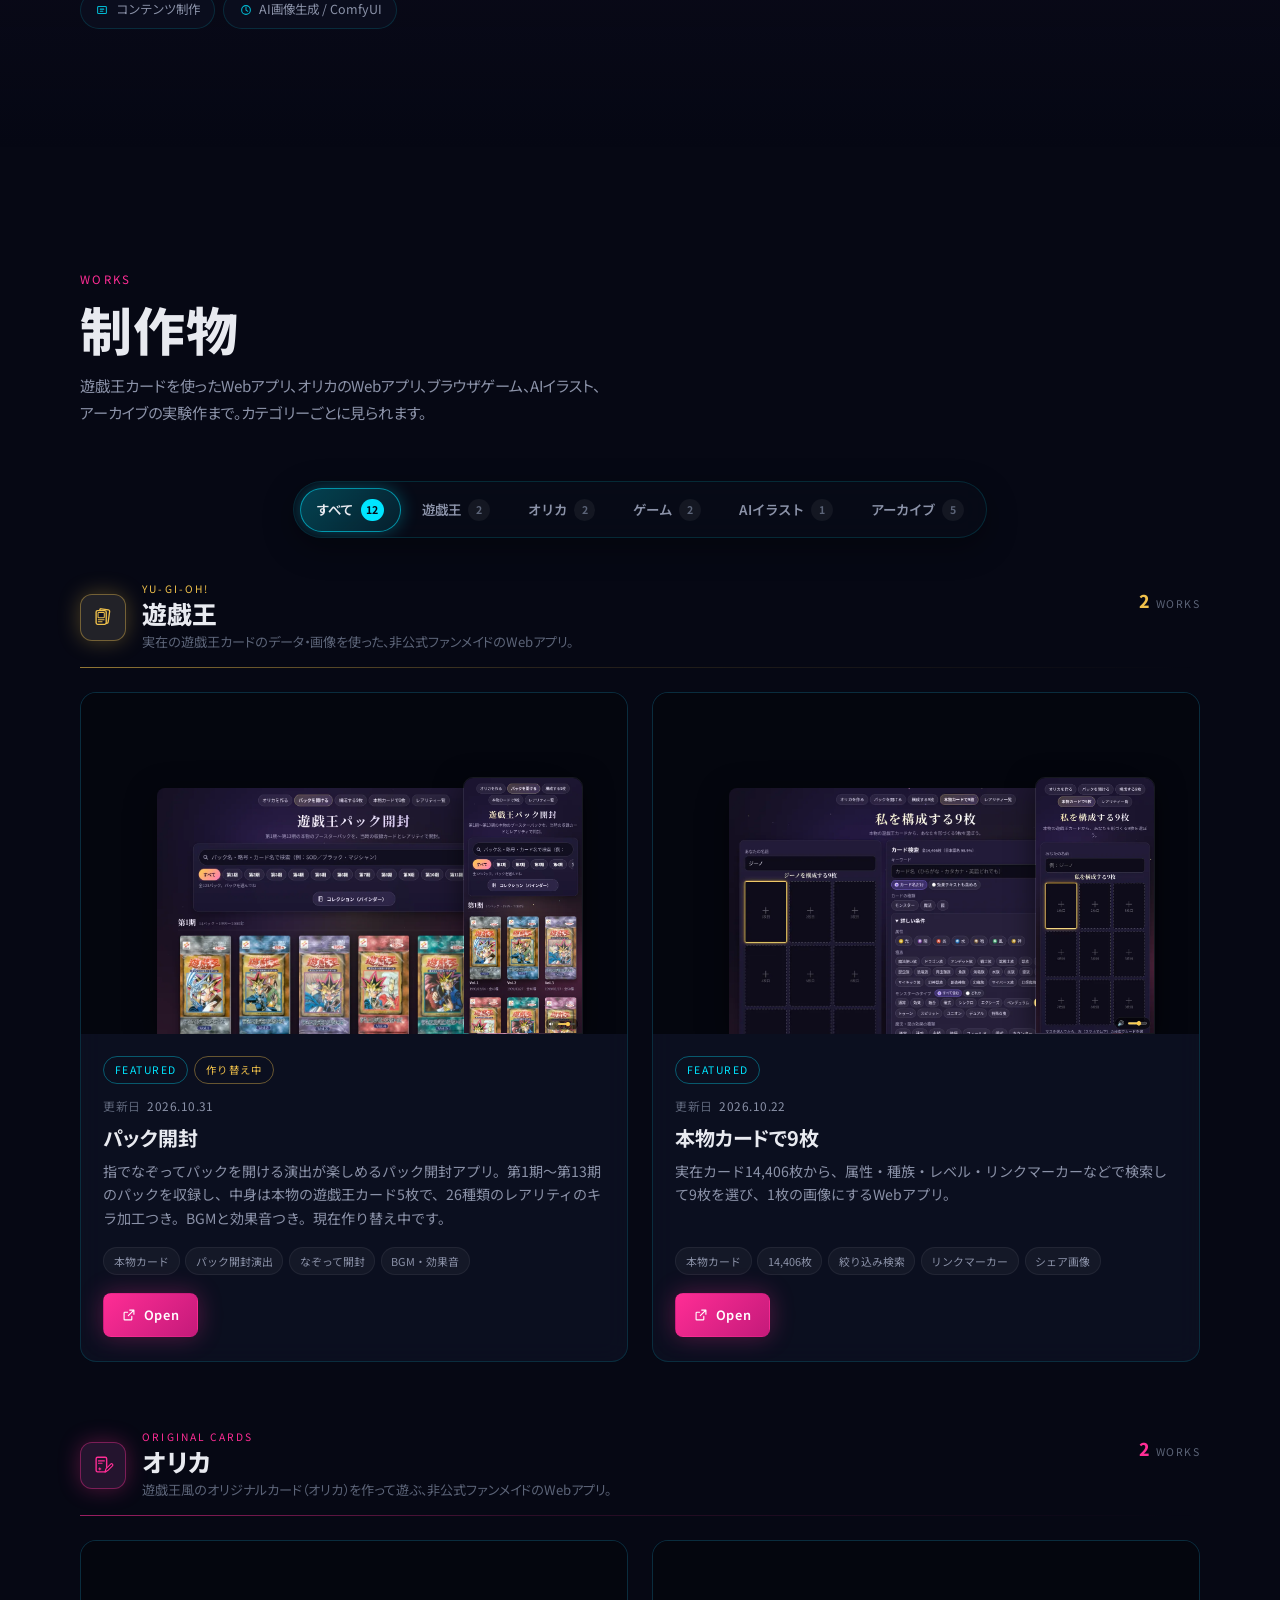
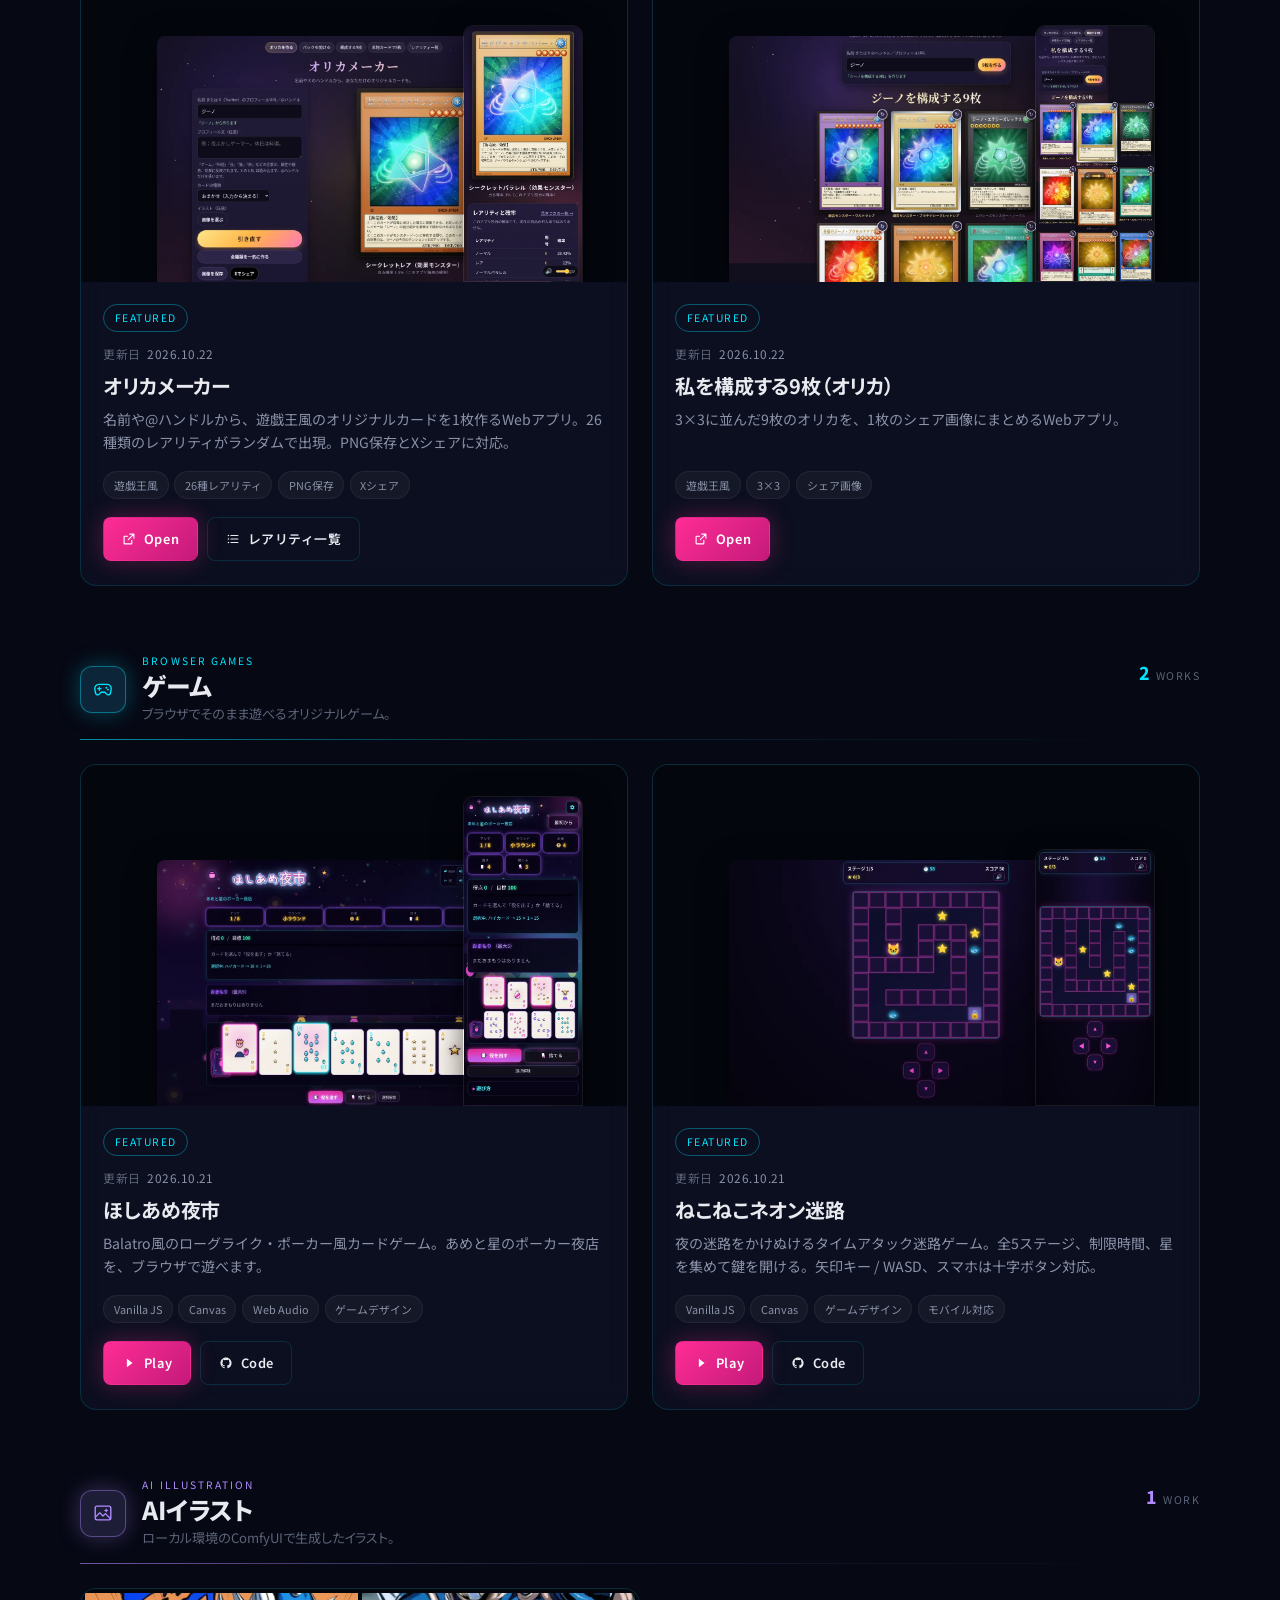
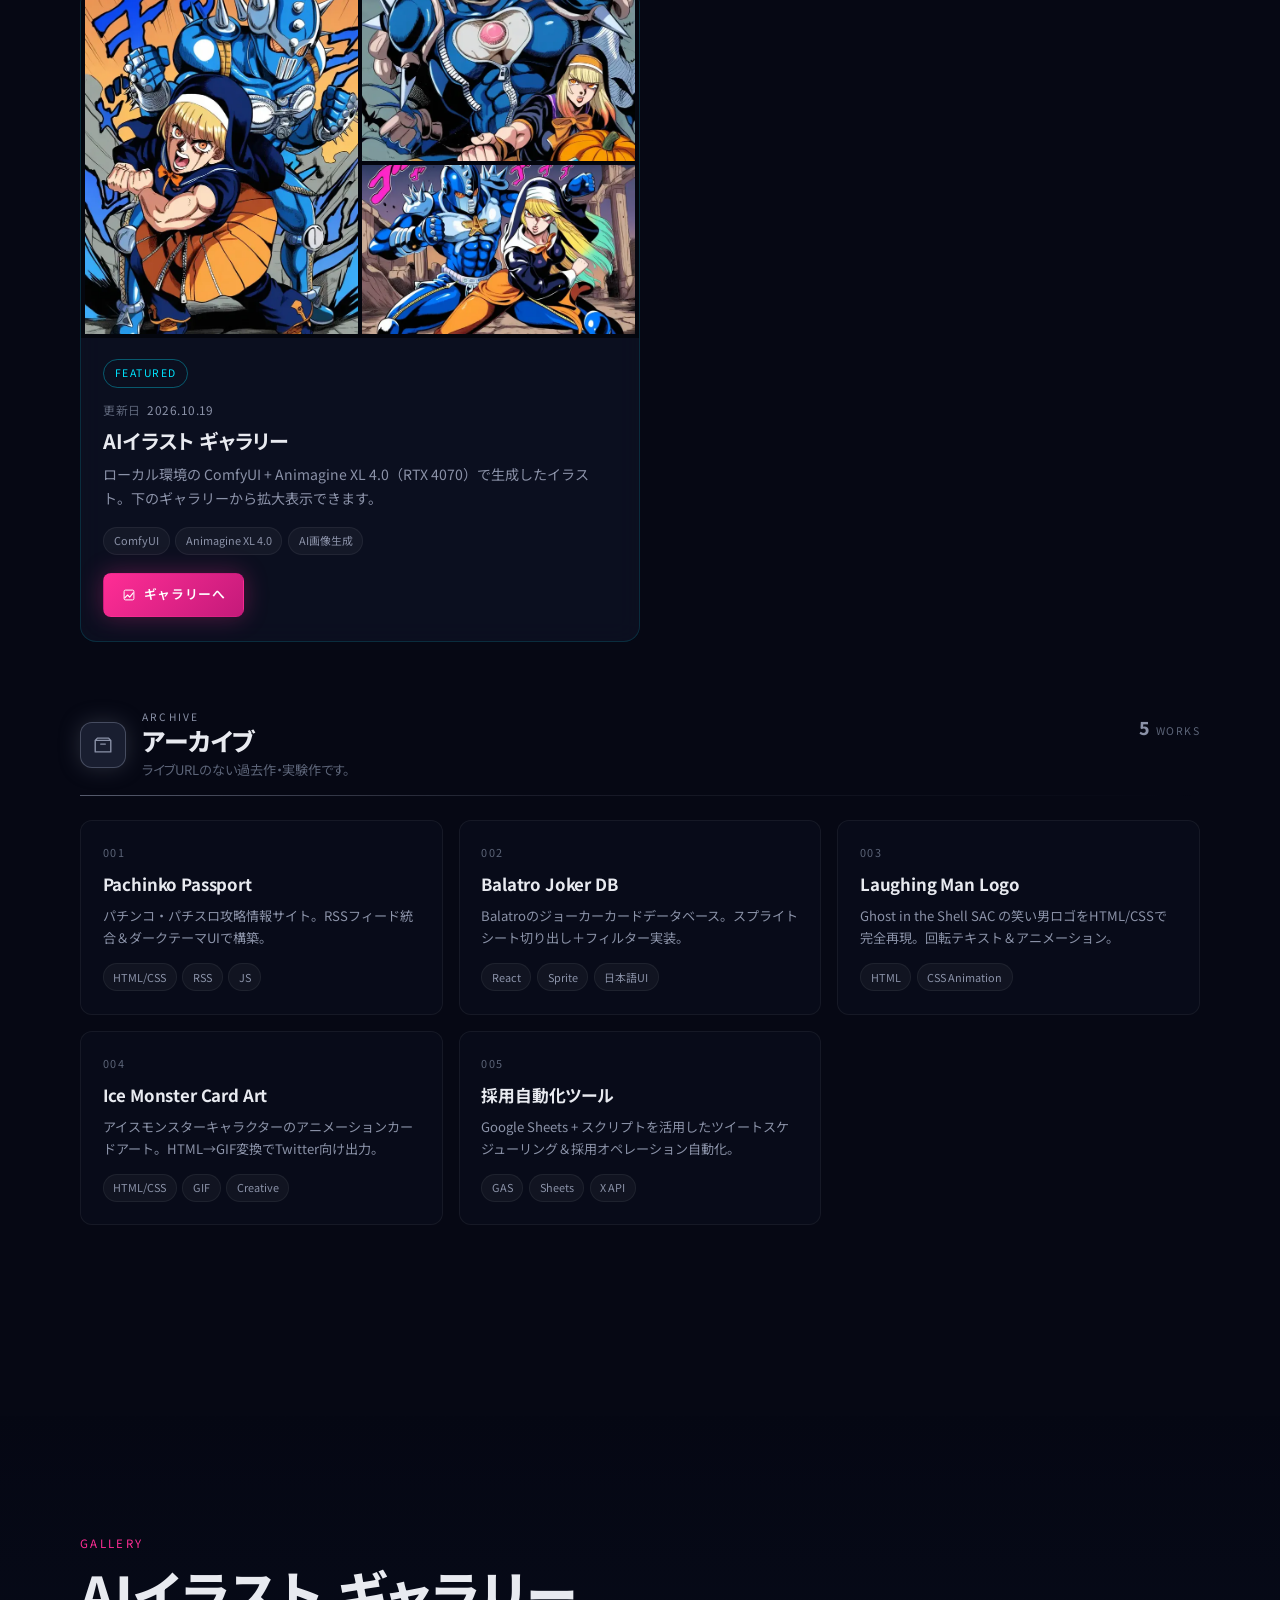
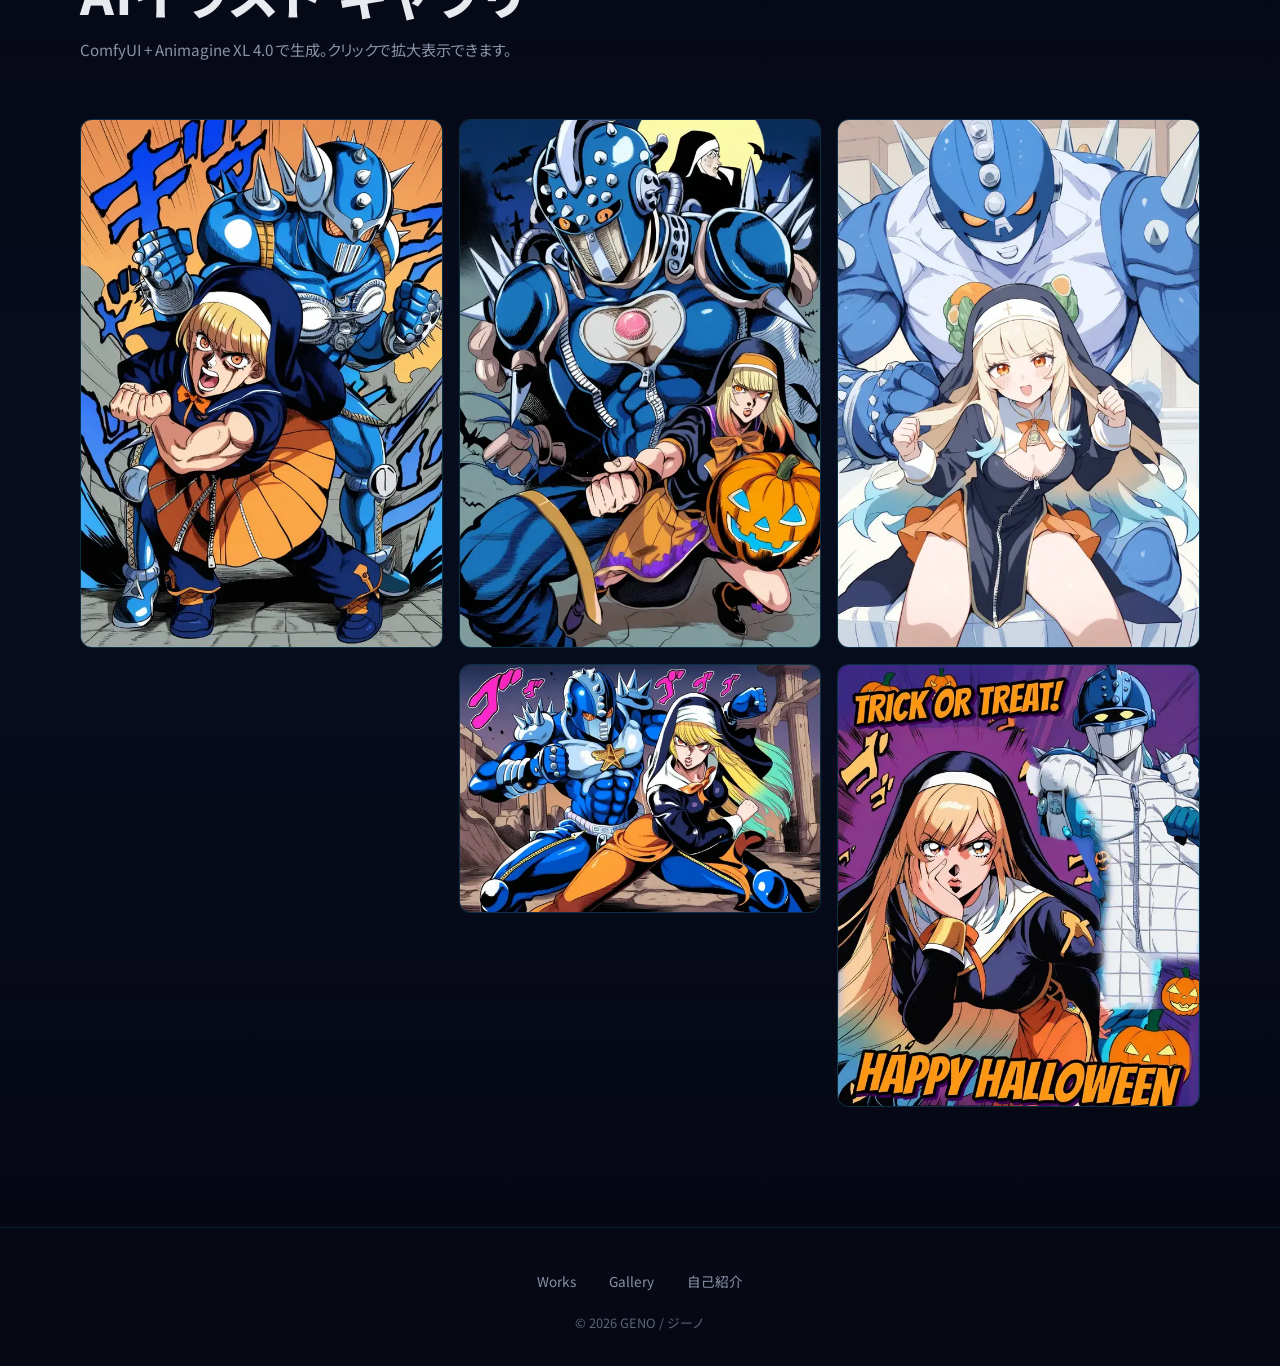
==== commit da0e7d26: "Cloudflare Pages へ移行: 正規URL・OG・サイトマップ・作品リンクを pages.dev に、パック開封を第1期〜第13期・2026-10-31 に更新" ====
--- a/index.html
+++ b/index.html
@@ -6,13 +6,13 @@
   <title>GENO / ジーノ — Webアプリ・ゲーム・AIイラストのポートフォリオ</title>
   <meta name="description" content="ジーノ（GENO）のポートフォリオ。遊戯王カードやオリカを使ったWebアプリ、ブラウザで遊べるゲーム、ComfyUIで生成したAIイラストをまとめています。">
   <meta name="theme-color" content="#060814">
-  <link rel="canonical" href="https://geno-portfolio-site.vercel.app/">
+  <link rel="canonical" href="https://geno-portfolio.pages.dev/">
   <meta property="og:site_name" content="GENO / ジーノ">
   <meta property="og:title" content="GENO / ジーノ — Webアプリ・ゲーム・AIイラスト">
   <meta property="og:description" content="遊戯王カードやオリカのWebアプリ、ブラウザゲーム、AIイラストをまとめたジーノのポートフォリオ。">
   <meta property="og:type" content="website">
-  <meta property="og:url" content="https://geno-portfolio-site.vercel.app/">
-  <meta property="og:image" content="https://geno-portfolio-site.vercel.app/assets/og/og-home.png">
+  <meta property="og:url" content="https://geno-portfolio.pages.dev/">
+  <meta property="og:image" content="https://geno-portfolio.pages.dev/assets/og/og-home.png">
   <meta property="og:image:width" content="1200">
   <meta property="og:image:height" content="630">
   <meta property="og:image:type" content="image/png">
@@ -21,7 +21,7 @@
   <meta name="twitter:card" content="summary_large_image">
   <meta name="twitter:title" content="GENO / ジーノ — Webアプリ・ゲーム・AIイラスト">
   <meta name="twitter:description" content="遊戯王カードやオリカのWebアプリ、ブラウザゲーム、AIイラストをまとめたジーノのポートフォリオ。">
-  <meta name="twitter:image" content="https://geno-portfolio-site.vercel.app/assets/og/og-home.png">
+  <meta name="twitter:image" content="https://geno-portfolio.pages.dev/assets/og/og-home.png">
   <meta name="twitter:image:alt" content="GENO / ジーノ ポートフォリオ — 夜空とネオンのタイトル画像">
   <link rel="icon" href="assets/favicon.svg" type="image/svg+xml">
   <link rel="icon" href="assets/favicon-32.png" sizes="32x32" type="image/png">
@@ -36,18 +36,18 @@
     "@graph": [
       {
         "@type": "WebSite",
-        "@id": "https://geno-portfolio-site.vercel.app/#website",
-        "url": "https://geno-portfolio-site.vercel.app/",
+        "@id": "https://geno-portfolio.pages.dev/#website",
+        "url": "https://geno-portfolio.pages.dev/",
         "name": "GENO / ジーノ — Portfolio",
         "inLanguage": "ja",
-        "author": { "@id": "https://geno-portfolio-site.vercel.app/#person" }
+        "author": { "@id": "https://geno-portfolio.pages.dev/#person" }
       },
       {
         "@type": "Person",
-        "@id": "https://geno-portfolio-site.vercel.app/#person",
+        "@id": "https://geno-portfolio.pages.dev/#person",
         "name": "ジーノ",
         "alternateName": "GENO",
-        "url": "https://geno-portfolio-site.vercel.app/about.html",
+        "url": "https://geno-portfolio.pages.dev/about.html",
         "description": "Webアプリ、ブラウザゲーム、AIイラストを作っているクリエイター。"
       }
     ]
@@ -318,7 +318,7 @@
               <div class="featured-body">
                 <div class="work-badges"><p class="work-badge">Featured</p><p class="work-badge work-badge--wip">作り替え中</p></div>
                 <h3 class="work-title">パック開封</h3>
-                <p class="work-desc">指でなぞってパックを開ける演出が楽しめるパック開封アプリ。中身は本物の遊戯王カード5枚で、26種類のレアリティのキラ加工つき。BGMと効果音つき。現在作り替え中です。</p>
+                <p class="work-desc">指でなぞってパックを開ける演出が楽しめるパック開封アプリ。第1期〜第13期のパックを収録し、中身は本物の遊戯王カード5枚で、26種類のレアリティのキラ加工つき。BGMと効果音つき。現在作り替え中です。</p>
                 <ul class="work-tags">
                   <li>本物カード</li>
                   <li>パック開封演出</li>
@@ -326,7 +326,7 @@
                   <li>BGM・効果音</li>
                 </ul>
                 <div class="work-links">
-                  <a href="https://orica-pack.vercel.app/" target="_blank" rel="noopener" class="btn btn-primary btn-sm">
+                  <a href="https://orica-pack.pages.dev/" target="_blank" rel="noopener" class="btn btn-primary btn-sm">
                     <svg viewBox="0 0 20 20" width="14" height="14" aria-hidden="true"><path d="M11 3h6v6M17 3l-8 8M14 12v4a1 1 0 01-1 1H4a1 1 0 01-1-1V7a1 1 0 011-1h4" fill="none" stroke="currentColor" stroke-width="1.6" stroke-linecap="round" stroke-linejoin="round"/></svg>
                     Open
                   </a>
@@ -368,7 +368,7 @@
                   <li>シェア画像</li>
                 </ul>
                 <div class="work-links">
-                  <a href="https://orica-real9.vercel.app/" target="_blank" rel="noopener" class="btn btn-primary btn-sm">
+                  <a href="https://orica-real9.pages.dev/" target="_blank" rel="noopener" class="btn btn-primary btn-sm">
                     <svg viewBox="0 0 20 20" width="14" height="14" aria-hidden="true"><path d="M11 3h6v6M17 3l-8 8M14 12v4a1 1 0 01-1 1H4a1 1 0 01-1-1V7a1 1 0 011-1h4" fill="none" stroke="currentColor" stroke-width="1.6" stroke-linecap="round" stroke-linejoin="round"/></svg>
                     Open
                   </a>
@@ -424,11 +424,11 @@
                   <li>Xシェア</li>
                 </ul>
                 <div class="work-links">
-                  <a href="https://orica-maker.vercel.app/" target="_blank" rel="noopener" class="btn btn-primary btn-sm">
+                  <a href="https://orica-maker.pages.dev/" target="_blank" rel="noopener" class="btn btn-primary btn-sm">
                     <svg viewBox="0 0 20 20" width="14" height="14" aria-hidden="true"><path d="M11 3h6v6M17 3l-8 8M14 12v4a1 1 0 01-1 1H4a1 1 0 01-1-1V7a1 1 0 011-1h4" fill="none" stroke="currentColor" stroke-width="1.6" stroke-linecap="round" stroke-linejoin="round"/></svg>
                     Open
                   </a>
-                  <a href="https://orica-maker.vercel.app/rarities.html" target="_blank" rel="noopener" class="btn btn-outline btn-sm">
+                  <a href="https://orica-maker.pages.dev/rarities.html" target="_blank" rel="noopener" class="btn btn-outline btn-sm">
                     <svg viewBox="0 0 20 20" width="14" height="14" aria-hidden="true"><path d="M7 5h10M7 10h10M7 15h10" fill="none" stroke="currentColor" stroke-width="1.6" stroke-linecap="round"/><circle cx="3.5" cy="5" r="1.1" fill="currentColor"/><circle cx="3.5" cy="10" r="1.1" fill="currentColor"/><circle cx="3.5" cy="15" r="1.1" fill="currentColor"/></svg>
                     レアリティ一覧
                   </a>
@@ -468,7 +468,7 @@
                   <li>シェア画像</li>
                 </ul>
                 <div class="work-links">
-                  <a href="https://orica-9.vercel.app/" target="_blank" rel="noopener" class="btn btn-primary btn-sm">
+                  <a href="https://orica-9.pages.dev/" target="_blank" rel="noopener" class="btn btn-primary btn-sm">
                     <svg viewBox="0 0 20 20" width="14" height="14" aria-hidden="true"><path d="M11 3h6v6M17 3l-8 8M14 12v4a1 1 0 01-1 1H4a1 1 0 01-1-1V7a1 1 0 011-1h4" fill="none" stroke="currentColor" stroke-width="1.6" stroke-linecap="round" stroke-linejoin="round"/></svg>
                     Open
                   </a>
@@ -524,7 +524,7 @@
                   <li>ゲームデザイン</li>
                 </ul>
                 <div class="work-links">
-                  <a href="https://hoshiame-yoichi.vercel.app/" target="_blank" rel="noopener" class="btn btn-primary btn-sm">
+                  <a href="https://hoshiame-yoichi.pages.dev/" target="_blank" rel="noopener" class="btn btn-primary btn-sm">
                     <svg viewBox="0 0 20 20" width="14" height="14" aria-hidden="true"><path d="M7 4l8 6-8 6V4z" fill="currentColor"/></svg>
                     Play
                   </a>
@@ -569,7 +569,7 @@
                   <li>モバイル対応</li>
                 </ul>
                 <div class="work-links">
-                  <a href="https://maze-time-attack.vercel.app/" target="_blank" rel="noopener" class="btn btn-primary btn-sm">
+                  <a href="https://maze-time-attack.pages.dev/" target="_blank" rel="noopener" class="btn btn-primary btn-sm">
                     <svg viewBox="0 0 20 20" width="14" height="14" aria-hidden="true"><path d="M7 4l8 6-8 6V4z" fill="currentColor"/></svg>
                     Play
                   </a>
